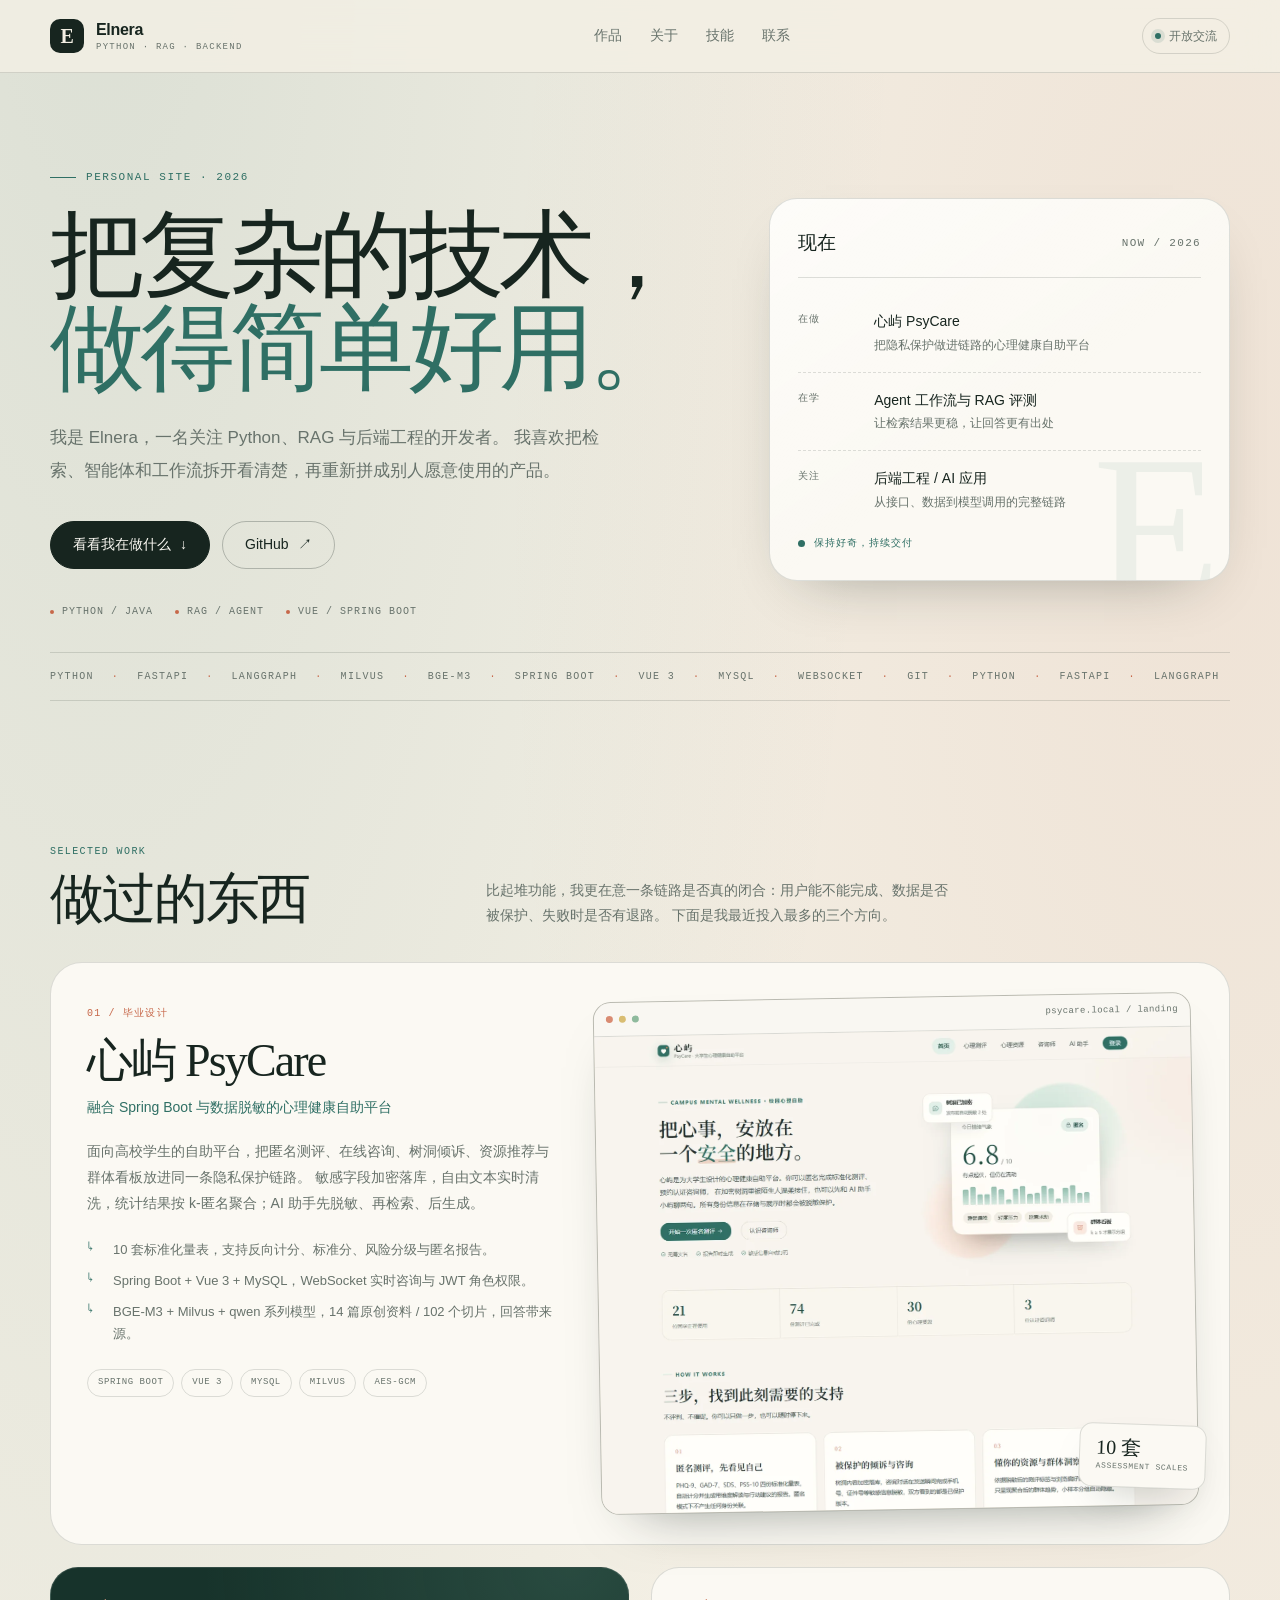
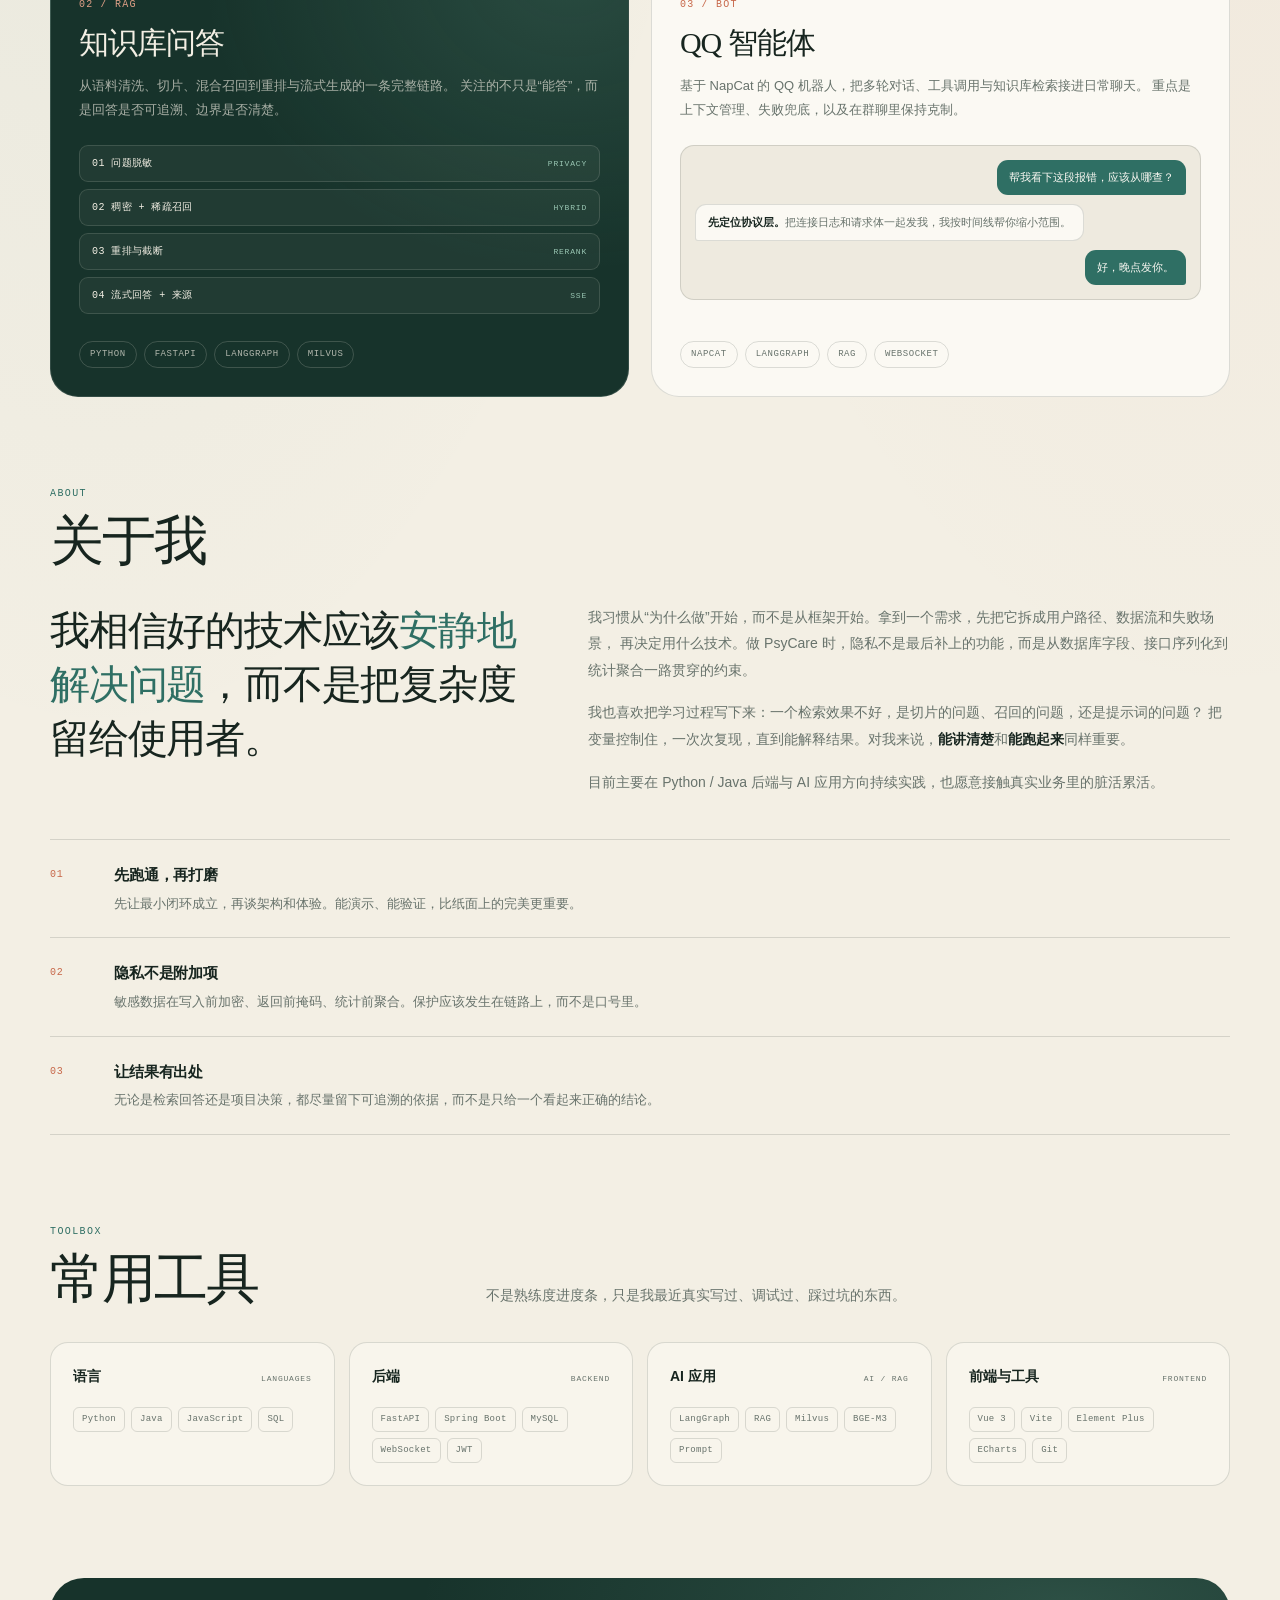
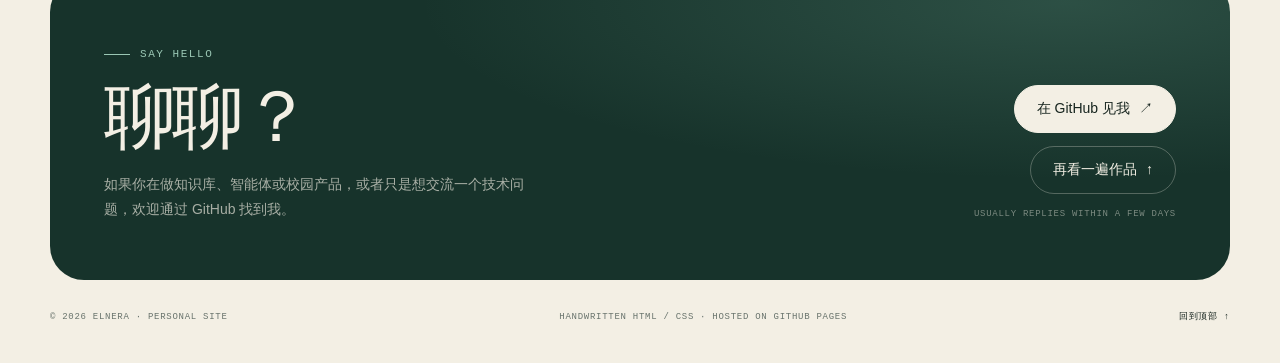
==== index.html @ 59e1a1b8 "feat: personal site" ====
<!doctype html>
<html lang="zh-CN">
<head>
  <meta charset="utf-8">
  <meta name="viewport" content="width=device-width, initial-scale=1">
  <title>Elnera · Python 开发者与 RAG 实践者</title>
  <meta name="description" content="Elnera 的个人主页：Python、RAG、Agent 与后端工程。这里记录我正在做的项目、技术关注点和联系方式。">
  <meta name="theme-color" content="#f3efe4">
  <meta property="og:title" content="Elnera · Python 开发者与 RAG 实践者">
  <meta property="og:description" content="把复杂的技术，做得简单好用。">
  <meta property="og:type" content="website">
  <link rel="icon" href="data:image/svg+xml,%3Csvg xmlns='http://www.w3.org/2000/svg' viewBox='0 0 64 64'%3E%3Crect width='64' height='64' rx='16' fill='%2317251f'/%3E%3Ctext x='32' y='45' text-anchor='middle' font-size='38' font-family='Georgia,serif' fill='%23f3efe4'%3EE%3C/text%3E%3C/svg%3E">
  <script>document.documentElement.classList.add('js')</script>
  <style>
    :root {
      --paper: #f3efe4;
      --paper-deep: #e9e2d2;
      --card: #fbf9f3;
      --ink: #17251f;
      --muted: #68736c;
      --line: rgba(23, 37, 31, .14);
      --line-strong: rgba(23, 37, 31, .26);
      --teal: #2f6f64;
      --teal-deep: #17332b;
      --teal-soft: #dcebe4;
      --coral: #c7684a;
      --serif: "Songti SC", "Noto Serif SC", "Source Han Serif SC", STSong, SimSun, serif;
      --sans: "Inter", -apple-system, BlinkMacSystemFont, "Segoe UI", "PingFang SC", "Microsoft YaHei", sans-serif;
      --mono: "SFMono-Regular", Consolas, "Liberation Mono", Menlo, monospace;
      --radius: 24px;
      --max: 1180px;
    }

    * { box-sizing: border-box; }

    html {
      scroll-behavior: smooth;
      -webkit-text-size-adjust: 100%;
    }

    body {
      margin: 0;
      color: var(--ink);
      background:
        radial-gradient(ellipse at 8% -5%, rgba(47, 111, 100, .12), transparent 48%),
        radial-gradient(ellipse at 96% 14%, rgba(199, 104, 74, .09), transparent 42%),
        var(--paper);
      font-family: var(--sans);
      font-size: 16px;
      line-height: 1.7;
      -webkit-font-smoothing: antialiased;
    }

    ::selection { background: var(--teal); color: var(--card); }

    a { color: inherit; text-decoration: none; }
    img { display: block; max-width: 100%; }
    button { font: inherit; }

    .skip {
      position: fixed;
      left: 16px;
      top: -60px;
      z-index: 100;
      padding: 10px 16px;
      border-radius: 999px;
      background: var(--ink);
      color: var(--card);
      transition: top .2s ease;
    }
    .skip:focus { top: 16px; }

    .wrap {
      width: min(var(--max), calc(100% - 48px));
      margin: 0 auto;
    }

    .mono {
      font-family: var(--mono);
      font-size: 11px;
      letter-spacing: .12em;
      text-transform: uppercase;
    }

    .site-head {
      position: sticky;
      top: 0;
      z-index: 30;
      border-bottom: 1px solid var(--line);
      background: rgba(243, 239, 228, .82);
      backdrop-filter: blur(18px);
    }

    .head-inner {
      min-height: 72px;
      display: flex;
      align-items: center;
      justify-content: space-between;
      gap: 24px;
    }

    .brand {
      display: inline-flex;
      align-items: center;
      gap: 12px;
      font-weight: 650;
      letter-spacing: -.02em;
    }

    .brand-mark {
      width: 34px;
      height: 34px;
      display: grid;
      place-items: center;
      border-radius: 10px;
      background: var(--ink);
      color: var(--paper);
      font-family: var(--serif);
      font-size: 20px;
      line-height: 1;
    }

    .brand small {
      display: block;
      margin-top: -3px;
      color: var(--muted);
      font-family: var(--mono);
      font-size: 9px;
      font-weight: 400;
      letter-spacing: .14em;
      text-transform: uppercase;
    }

    .head-nav {
      display: flex;
      align-items: center;
      gap: 28px;
      font-size: 14px;
    }

    .head-nav a {
      position: relative;
      color: var(--muted);
      transition: color .2s ease;
    }
    .head-nav a::after {
      content: "";
      position: absolute;
      left: 0;
      bottom: -5px;
      width: 0;
      height: 1px;
      background: var(--teal);
      transition: width .25s ease;
    }
    .head-nav a:hover { color: var(--ink); }
    .head-nav a:hover::after { width: 100%; }

    .status {
      display: inline-flex;
      align-items: center;
      gap: 8px;
      padding: 7px 12px;
      border: 1px solid var(--line);
      border-radius: 999px;
      color: var(--muted);
      font-size: 12px;
      white-space: nowrap;
    }

    .status::before {
      content: "";
      width: 6px;
      height: 6px;
      border-radius: 50%;
      background: var(--teal);
      box-shadow: 0 0 0 4px rgba(47, 111, 100, .12);
    }

    .hero {
      padding: 86px 0 54px;
    }

    .hero-grid {
      display: grid;
      grid-template-columns: minmax(0, 1.18fr) minmax(300px, .82fr);
      gap: 56px;
      align-items: center;
    }

    .eyebrow {
      display: inline-flex;
      align-items: center;
      gap: 10px;
      margin-bottom: 22px;
      color: var(--teal);
      font-family: var(--mono);
      font-size: 11px;
      letter-spacing: .14em;
      text-transform: uppercase;
    }

    .eyebrow::before {
      content: "";
      width: 26px;
      height: 1px;
      background: currentColor;
    }

    h1, h2, h3, h4, p { margin: 0; }

    .hero h1 {
      max-width: 760px;
      font-family: var(--serif);
      font-size: clamp(52px, 7.4vw, 96px);
      font-weight: 500;
      line-height: .98;
      letter-spacing: -.055em;
    }

    .hero h1 em {
      color: var(--teal);
      font-style: normal;
    }

    .hero-lead {
      max-width: 560px;
      margin-top: 28px;
      color: var(--muted);
      font-size: 17px;
      line-height: 1.9;
    }

    .hero-actions {
      display: flex;
      flex-wrap: wrap;
      align-items: center;
      gap: 12px;
      margin-top: 34px;
    }

    .btn {
      display: inline-flex;
      align-items: center;
      justify-content: center;
      gap: 9px;
      min-height: 48px;
      padding: 0 22px;
      border: 1px solid var(--ink);
      border-radius: 999px;
      background: var(--ink);
      color: var(--card);
      font-size: 14px;
      transition: transform .2s ease, background .2s ease, color .2s ease;
    }

    .btn:hover { transform: translateY(-2px); }
    .btn--ghost {
      background: transparent;
      border-color: var(--line-strong);
      color: var(--ink);
    }
    .btn--ghost:hover { background: rgba(23, 37, 31, .05); }

    .hero-meta {
      display: flex;
      flex-wrap: wrap;
      gap: 8px 22px;
      margin-top: 34px;
      color: var(--muted);
      font-family: var(--mono);
      font-size: 10px;
      letter-spacing: .1em;
      text-transform: uppercase;
    }

    .hero-meta span { display: inline-flex; align-items: center; gap: 8px; }
    .hero-meta span::before {
      content: "";
      width: 4px;
      height: 4px;
      border-radius: 50%;
      background: var(--coral);
    }

    .now-card {
      position: relative;
      padding: 28px;
      border: 1px solid var(--line);
      border-radius: 28px;
      background:
        linear-gradient(145deg, rgba(255, 255, 255, .5), transparent 55%),
        var(--card);
      box-shadow: 0 24px 60px -36px rgba(23, 37, 31, .45);
      transform: rotate(1.2deg);
      overflow: hidden;
    }

    .now-card::after {
      content: "E";
      position: absolute;
      right: 8px;
      bottom: -54px;
      color: rgba(47, 111, 100, .07);
      font-family: var(--serif);
      font-size: 210px;
      line-height: 1;
      pointer-events: none;
    }

    .now-head {
      display: flex;
      align-items: center;
      justify-content: space-between;
      gap: 16px;
      padding-bottom: 18px;
      border-bottom: 1px solid var(--line);
      color: var(--muted);
    }

    .now-head strong {
      color: var(--ink);
      font-family: var(--serif);
      font-size: 19px;
      font-weight: 500;
      letter-spacing: -.02em;
    }

    .now-rows { position: relative; z-index: 1; }

    .now-row {
      display: grid;
      grid-template-columns: 62px 1fr;
      gap: 14px;
      padding: 17px 0;
      border-bottom: 1px dashed var(--line);
    }
    .now-row:last-child { border-bottom: 0; padding-bottom: 2px; }

    .now-row dt {
      color: var(--muted);
      font-family: var(--mono);
      font-size: 10px;
      letter-spacing: .1em;
      text-transform: uppercase;
    }

    .now-row dd {
      margin: 0;
      font-size: 14px;
      line-height: 1.55;
    }

    .now-row dd small {
      display: block;
      margin-top: 3px;
      color: var(--muted);
      font-size: 12px;
    }

    .now-foot {
      display: flex;
      align-items: center;
      gap: 9px;
      margin-top: 22px;
      color: var(--teal);
      font-family: var(--mono);
      font-size: 10px;
      letter-spacing: .1em;
      text-transform: uppercase;
    }

    .now-foot::before {
      content: "";
      width: 7px;
      height: 7px;
      border-radius: 50%;
      background: var(--teal);
      animation: breathe 2.6s ease-in-out infinite;
    }

    @keyframes breathe {
      0%, 100% { box-shadow: 0 0 0 0 rgba(47, 111, 100, .22); }
      50% { box-shadow: 0 0 0 6px rgba(47, 111, 100, 0); }
    }

    .stack-band {
      margin-top: 32px;
      border-top: 1px solid var(--line);
      border-bottom: 1px solid var(--line);
      overflow: hidden;
      color: var(--muted);
      font-family: var(--mono);
      font-size: 10px;
      letter-spacing: .13em;
      text-transform: uppercase;
    }

    .stack-track {
      display: flex;
      width: max-content;
      animation: marquee 32s linear infinite;
    }

    .stack-track span {
      display: inline-flex;
      align-items: center;
      gap: 18px;
      padding: 15px 0;
      white-space: nowrap;
    }
    .stack-track span::after {
      content: "·";
      color: var(--coral);
    }

    .stack-track span + span { margin-left: 18px; }

    @keyframes marquee {
      to { transform: translateX(-50%); }
    }

    .section { padding: 92px 0 0; }

    .section-head {
      display: grid;
      grid-template-columns: minmax(0, .7fr) minmax(0, 1.3fr);
      gap: 36px;
      align-items: end;
      margin-bottom: 34px;
    }

    .section-title {
      font-family: var(--serif);
      font-size: clamp(34px, 4.2vw, 54px);
      font-weight: 500;
      line-height: 1.08;
      letter-spacing: -.04em;
    }

    .section-title small {
      display: block;
      margin-bottom: 12px;
      color: var(--teal);
      font-family: var(--mono);
      font-size: 10px;
      font-weight: 400;
      letter-spacing: .14em;
      text-transform: uppercase;
    }

    .section-note {
      max-width: 470px;
      color: var(--muted);
      font-size: 14px;
      line-height: 1.8;
    }

    .project-feature {
      display: grid;
      grid-template-columns: minmax(0, .88fr) minmax(0, 1.12fr);
      gap: 42px;
      padding: 34px;
      border: 1px solid var(--line);
      border-radius: 32px;
      background: var(--card);
    }

    .project-copy {
      display: flex;
      flex-direction: column;
      align-items: flex-start;
      padding: 8px 2px;
    }

    .project-index {
      color: var(--coral);
      font-family: var(--mono);
      font-size: 10px;
      letter-spacing: .12em;
      text-transform: uppercase;
    }

    .project-copy h3 {
      margin-top: 14px;
      font-family: var(--serif);
      font-size: clamp(30px, 3.6vw, 46px);
      font-weight: 500;
      line-height: 1.1;
      letter-spacing: -.04em;
    }

    .project-sub {
      margin-top: 9px;
      color: var(--teal);
      font-size: 14px;
    }

    .project-story {
      margin-top: 20px;
      color: var(--muted);
      font-size: 14px;
      line-height: 1.85;
    }

    .project-points {
      display: grid;
      gap: 9px;
      margin: 22px 0 0;
      padding: 0;
      list-style: none;
      font-size: 13px;
    }

    .project-points li {
      display: grid;
      grid-template-columns: 18px 1fr;
      gap: 8px;
      color: var(--muted);
      line-height: 1.7;
    }

    .project-points li::before {
      content: "↳";
      color: var(--teal);
      font-family: var(--mono);
      font-size: 12px;
    }

    .tags {
      display: flex;
      flex-wrap: wrap;
      gap: 7px;
      margin-top: 24px;
    }

    .tag {
      padding: 5px 10px;
      border: 1px solid var(--line);
      border-radius: 999px;
      color: var(--muted);
      font-family: var(--mono);
      font-size: 9px;
      letter-spacing: .06em;
      text-transform: uppercase;
    }

    .project-visual {
      position: relative;
      align-self: center;
    }

    .browser {
      overflow: hidden;
      border: 1px solid var(--line-strong);
      border-radius: 18px;
      background: var(--paper);
      box-shadow: 0 28px 60px -38px rgba(23, 37, 31, .55);
      transform: rotate(-1deg);
      transition: transform .4s ease;
    }
    .project-feature:hover .browser { transform: rotate(0) translateY(-4px); }

    .browser-bar {
      display: flex;
      align-items: center;
      gap: 6px;
      height: 34px;
      padding: 0 12px;
      border-bottom: 1px solid var(--line);
      background: rgba(255, 255, 255, .55);
    }

    .browser-bar i {
      width: 7px;
      height: 7px;
      border-radius: 50%;
      background: var(--line-strong);
    }
    .browser-bar i:nth-child(1) { background: #d98b72; }
    .browser-bar i:nth-child(2) { background: #d9bd72; }
    .browser-bar i:nth-child(3) { background: #8fba9d; }

    .browser-bar span {
      margin-left: auto;
      color: var(--muted);
      font-family: var(--mono);
      font-size: 9px;
      letter-spacing: .04em;
    }

    .browser img {
      width: 100%;
      height: auto;
      aspect-ratio: 4 / 3.2;
      object-fit: cover;
      object-position: top center;
    }

    .shot-badge {
      position: absolute;
      right: -10px;
      bottom: 22px;
      display: grid;
      gap: 2px;
      padding: 13px 16px;
      border: 1px solid var(--line);
      border-radius: 13px;
      background: var(--card);
      box-shadow: 0 18px 40px -24px rgba(23, 37, 31, .5);
      transform: rotate(2deg);
    }
    .shot-badge strong {
      font-family: var(--serif);
      font-size: 20px;
      font-weight: 500;
      line-height: 1;
    }
    .shot-badge span {
      color: var(--muted);
      font-family: var(--mono);
      font-size: 8px;
      letter-spacing: .08em;
      text-transform: uppercase;
    }

    .project-grid {
      display: grid;
      grid-template-columns: repeat(2, minmax(0, 1fr));
      gap: 22px;
      margin-top: 22px;
    }

    .project-card {
      display: flex;
      flex-direction: column;
      min-height: 430px;
      padding: 28px;
      border: 1px solid var(--line);
      border-radius: 28px;
      background: var(--card);
      overflow: hidden;
    }

    .project-card h3 {
      margin-top: 13px;
      font-family: var(--serif);
      font-size: 30px;
      font-weight: 500;
      line-height: 1.15;
      letter-spacing: -.035em;
    }

    .project-card p {
      margin-top: 14px;
      color: var(--muted);
      font-size: 13px;
      line-height: 1.8;
    }

    .project-card .tags { margin-top: auto; padding-top: 22px; }

    .card-dark {
      border-color: rgba(255, 255, 255, .12);
      background:
        radial-gradient(ellipse at 90% 0%, rgba(122, 181, 159, .18), transparent 50%),
        var(--teal-deep);
      color: var(--paper);
    }
    .card-dark p { color: rgba(243, 239, 228, .66); }
    .card-dark .tag { border-color: rgba(243, 239, 228, .18); color: rgba(243, 239, 228, .7); }
    .card-dark .project-index { color: #e0a087; }

    .pipeline {
      display: grid;
      gap: 7px;
      margin-top: 24px;
    }

    .pipe-node {
      display: flex;
      align-items: center;
      justify-content: space-between;
      gap: 16px;
      padding: 9px 12px;
      border: 1px solid rgba(243, 239, 228, .14);
      border-radius: 9px;
      background: rgba(243, 239, 228, .045);
      font-family: var(--mono);
      font-size: 10px;
      letter-spacing: .04em;
    }
    .pipe-node em {
      color: #9ac7b4;
      font-style: normal;
      font-size: 8px;
      letter-spacing: .1em;
      text-transform: uppercase;
    }

    .chat-mock {
      display: grid;
      gap: 9px;
      margin-top: 24px;
      padding: 14px;
      border: 1px solid var(--line);
      border-radius: 14px;
      background: #eeeadf;
    }

    .bubble {
      max-width: 92%;
      padding: 9px 12px;
      border-radius: 11px;
      font-size: 11px;
      line-height: 1.55;
    }
    .bubble--me {
      justify-self: end;
      border-bottom-right-radius: 3px;
      background: var(--teal);
      color: var(--card);
    }
    .bubble--bot {
      justify-self: start;
      border: 1px solid var(--line);
      border-bottom-left-radius: 3px;
      background: var(--card);
      color: var(--muted);
    }
    .bubble--bot b { color: var(--ink); font-weight: 600; }

    .about-grid {
      display: grid;
      grid-template-columns: minmax(0, .85fr) minmax(0, 1.15fr);
      gap: 64px;
      align-items: start;
    }

    .about-lead {
      font-family: var(--serif);
      font-size: clamp(27px, 3.2vw, 40px);
      font-weight: 500;
      line-height: 1.35;
      letter-spacing: -.03em;
    }
    .about-lead em { color: var(--teal); font-style: normal; }

    .about-copy {
      display: grid;
      gap: 16px;
      color: var(--muted);
      font-size: 14px;
      line-height: 1.9;
    }
    .about-copy strong { color: var(--ink); font-weight: 600; }

    .principles {
      display: grid;
      gap: 0;
      margin: 44px 0 0;
      padding: 0;
      list-style: none;
      border-top: 1px solid var(--line);
    }

    .principle {
      display: grid;
      grid-template-columns: 46px 1fr;
      gap: 18px;
      padding: 22px 0;
      border-bottom: 1px solid var(--line);
    }

    .principle > span {
      color: var(--coral);
      font-family: var(--mono);
      font-size: 10px;
      letter-spacing: .08em;
      padding-top: 4px;
    }

    .principle h3 {
      font-size: 15px;
      font-weight: 600;
      letter-spacing: -.01em;
    }
    .principle p {
      margin-top: 5px;
      color: var(--muted);
      font-size: 13px;
      line-height: 1.75;
    }

    .skills-grid {
      display: grid;
      grid-template-columns: repeat(4, minmax(0, 1fr));
      gap: 14px;
    }

    .skill-card {
      padding: 22px;
      border: 1px solid var(--line);
      border-radius: 18px;
      background: rgba(251, 249, 243, .55);
    }

    .skill-card h3 {
      display: flex;
      align-items: baseline;
      justify-content: space-between;
      gap: 10px;
      font-size: 14px;
      font-weight: 600;
    }
    .skill-card h3 span {
      color: var(--muted);
      font-family: var(--mono);
      font-size: 8px;
      font-weight: 400;
      letter-spacing: .1em;
      text-transform: uppercase;
    }

    .skill-list {
      display: flex;
      flex-wrap: wrap;
      gap: 6px;
      margin-top: 18px;
    }
    .skill-list span {
      padding: 4px 8px;
      border: 1px solid var(--line);
      border-radius: 6px;
      color: var(--muted);
      font-family: var(--mono);
      font-size: 9px;
      letter-spacing: .03em;
    }

    .contact {
      margin-top: 92px;
      padding: 58px 54px;
      border-radius: 34px;
      background:
        radial-gradient(ellipse at 86% 8%, rgba(122, 181, 159, .22), transparent 45%),
        var(--teal-deep);
      color: var(--paper);
    }

    .contact-inner {
      display: flex;
      align-items: flex-end;
      justify-content: space-between;
      gap: 40px;
    }

    .contact .eyebrow { color: #9ac7b4; margin-bottom: 18px; }
    .contact h2 {
      font-family: var(--serif);
      font-size: clamp(40px, 5.6vw, 72px);
      font-weight: 500;
      line-height: 1;
      letter-spacing: -.05em;
    }
    .contact p {
      max-width: 440px;
      margin-top: 18px;
      color: rgba(243, 239, 228, .66);
      font-size: 14px;
      line-height: 1.8;
    }

    .contact-actions {
      display: flex;
      flex-direction: column;
      align-items: flex-end;
      gap: 13px;
      flex-shrink: 0;
    }

    .btn--light {
      border-color: var(--paper);
      background: var(--paper);
      color: var(--ink);
    }
    .btn--outline-light {
      border-color: rgba(243, 239, 228, .28);
      background: transparent;
      color: var(--paper);
    }
    .btn--outline-light:hover { background: rgba(243, 239, 228, .08); }

    .contact-note {
      color: rgba(243, 239, 228, .46);
      font-family: var(--mono);
      font-size: 9px;
      letter-spacing: .08em;
      text-transform: uppercase;
    }

    .site-foot {
      display: flex;
      align-items: center;
      justify-content: space-between;
      gap: 20px;
      padding: 30px 0 38px;
      color: var(--muted);
      font-family: var(--mono);
      font-size: 9px;
      letter-spacing: .08em;
      text-transform: uppercase;
    }
    .site-foot a { color: var(--ink); }
    .site-foot a:hover { color: var(--teal); }

    .reveal {
      transition: opacity .7s ease, transform .7s cubic-bezier(.2, .7, .2, 1);
    }
    .js .reveal { opacity: 0; transform: translateY(18px); }
    .js .reveal.is-visible { opacity: 1; transform: none; }

    @media (max-width: 980px) {
      .hero-grid { grid-template-columns: 1fr; gap: 46px; }
      .now-card { max-width: 520px; transform: none; }
      .section-head { grid-template-columns: 1fr; gap: 14px; align-items: start; }
      .project-feature { grid-template-columns: 1fr; gap: 30px; }
      .project-visual { order: -1; }
      .about-grid { grid-template-columns: 1fr; gap: 28px; }
      .skills-grid { grid-template-columns: repeat(2, minmax(0, 1fr)); }
      .contact-inner { flex-direction: column; align-items: flex-start; }
      .contact-actions { align-items: flex-start; }
    }

    @media (max-width: 720px) {
      .wrap { width: calc(100% - 34px); }
      .head-inner { min-height: 64px; }
      .brand small { display: none; }
      .head-nav { gap: 15px; font-size: 13px; }
      .status { display: none; }
      .hero { padding-top: 58px; }
      .hero h1 { font-size: clamp(38px, 12.5vw, 62px); }
      .hero-lead { margin-top: 22px; font-size: 15px; }
      .hero-actions .btn { flex: 1; min-width: 135px; }
      .section { padding-top: 72px; }
      .project-feature { padding: 18px; border-radius: 24px; }
      .project-copy { padding: 2px 4px 6px; }
      .project-grid { grid-template-columns: 1fr; }
      .project-card { min-height: 0; padding: 24px; }
      .shot-badge { right: 4px; bottom: 10px; padding: 10px 12px; }
      .shot-badge strong { font-size: 16px; }
      .about-grid { gap: 22px; }
      .principle { grid-template-columns: 32px 1fr; gap: 10px; }
      .skills-grid { grid-template-columns: 1fr; }
      .contact { margin-top: 72px; padding: 36px 24px; border-radius: 26px; }
      .contact-actions { width: 100%; }
      .contact-actions .btn { width: 100%; }
      .site-foot { flex-direction: column; align-items: flex-start; gap: 8px; padding-bottom: 32px; }
    }

    @media (prefers-reduced-motion: reduce) {
      html { scroll-behavior: auto; }
      *, *::before, *::after { animation-duration: .001ms !important; animation-iteration-count: 1 !important; transition-duration: .001ms !important; }
      .js .reveal { opacity: 1; transform: none; }
    }

    :focus-visible {
      outline: 2px solid var(--teal);
      outline-offset: 3px;
      border-radius: 4px;
    }
  </style>
</head>
<body>
  <a class="skip" href="#main">跳到主要内容</a>

  <header class="site-head">
    <div class="wrap head-inner">
      <a class="brand" href="#top" aria-label="回到顶部">
        <span class="brand-mark">E</span>
        <span>
          Elnera
          <small>Python · RAG · Backend</small>
        </span>
      </a>
      <nav class="head-nav" aria-label="主导航">
        <a href="#work">作品</a>
        <a href="#about">关于</a>
        <a href="#skills">技能</a>
        <a href="#contact">联系</a>
      </nav>
      <span class="status">开放交流</span>
    </div>
  </header>

  <main id="main">
    <section class="hero wrap" id="top">
      <div class="hero-grid">
        <div>
          <span class="eyebrow">Personal site · 2026</span>
          <h1>把复杂的技术，<br><em>做得简单好用。</em></h1>
          <p class="hero-lead">
            我是 Elnera，一名关注 Python、RAG 与后端工程的开发者。
            我喜欢把检索、智能体和工作流拆开看清楚，再重新拼成别人愿意使用的产品。
          </p>
          <div class="hero-actions">
            <a class="btn" href="#work">看看我在做什么 <span aria-hidden="true">↓</span></a>
            <a class="btn btn--ghost" href="https://github.com/2755715424-byte" target="_blank" rel="noreferrer">GitHub <span aria-hidden="true">↗</span></a>
          </div>
          <div class="hero-meta" aria-label="关键词">
            <span>Python / Java</span>
            <span>RAG / Agent</span>
            <span>Vue / Spring Boot</span>
          </div>
        </div>

        <aside class="now-card reveal" aria-label="近况">
          <div class="now-head">
            <strong>现在</strong>
            <span class="mono">Now / 2026</span>
          </div>
          <dl class="now-rows">
            <div class="now-row">
              <dt>在做</dt>
              <dd>心屿 PsyCare<small>把隐私保护做进链路的心理健康自助平台</small></dd>
            </div>
            <div class="now-row">
              <dt>在学</dt>
              <dd>Agent 工作流与 RAG 评测<small>让检索结果更稳，让回答更有出处</small></dd>
            </div>
            <div class="now-row">
              <dt>关注</dt>
              <dd>后端工程 / AI 应用<small>从接口、数据到模型调用的完整链路</small></dd>
            </div>
          </dl>
          <div class="now-foot">保持好奇，持续交付</div>
        </aside>
      </div>

      <div class="stack-band" aria-label="常用技术">
        <div class="stack-track">
          <span>Python</span><span>FastAPI</span><span>LangGraph</span><span>Milvus</span><span>BGE-M3</span><span>Spring Boot</span><span>Vue 3</span><span>MySQL</span><span>WebSocket</span><span>Git</span>
          <span aria-hidden="true">Python</span><span aria-hidden="true">FastAPI</span><span aria-hidden="true">LangGraph</span><span aria-hidden="true">Milvus</span><span aria-hidden="true">BGE-M3</span><span aria-hidden="true">Spring Boot</span><span aria-hidden="true">Vue 3</span><span aria-hidden="true">MySQL</span><span aria-hidden="true">WebSocket</span><span aria-hidden="true">Git</span>
        </div>
      </div>
    </section>

    <section class="section wrap" id="work">
      <div class="section-head">
        <h2 class="section-title"><small>Selected work</small>做过的东西</h2>
        <p class="section-note">
          比起堆功能，我更在意一条链路是否真的闭合：用户能不能完成、数据是否被保护、失败时是否有退路。
          下面是我最近投入最多的三个方向。
        </p>
      </div>

      <article class="project-feature reveal">
        <div class="project-copy">
          <span class="project-index">01 / 毕业设计</span>
          <h3>心屿 PsyCare</h3>
          <p class="project-sub">融合 Spring Boot 与数据脱敏的心理健康自助平台</p>
          <p class="project-story">
            面向高校学生的自助平台，把匿名测评、在线咨询、树洞倾诉、资源推荐与群体看板放进同一条隐私保护链路。
            敏感字段加密落库，自由文本实时清洗，统计结果按 k-匿名聚合；AI 助手先脱敏、再检索、后生成。
          </p>
          <ul class="project-points">
            <li>10 套标准化量表，支持反向计分、标准分、风险分级与匿名报告。</li>
            <li>Spring Boot + Vue 3 + MySQL，WebSocket 实时咨询与 JWT 角色权限。</li>
            <li>BGE-M3 + Milvus + qwen 系列模型，14 篇原创资料 / 102 个切片，回答带来源。</li>
          </ul>
          <div class="tags" aria-label="技术标签">
            <span class="tag">Spring Boot</span>
            <span class="tag">Vue 3</span>
            <span class="tag">MySQL</span>
            <span class="tag">Milvus</span>
            <span class="tag">AES-GCM</span>
          </div>
        </div>
        <div class="project-visual">
          <div class="browser">
            <div class="browser-bar" aria-hidden="true">
              <i></i><i></i><i></i>
              <span>psycare.local / landing</span>
            </div>
            <img src="assets/psycare-home.webp" width="1400" height="1652" alt="心屿 PsyCare 首页截图" loading="lazy">
          </div>
          <div class="shot-badge" aria-hidden="true">
            <strong>10 套</strong>
            <span>assessment scales</span>
          </div>
        </div>
      </article>

      <div class="project-grid">
        <article class="project-card card-dark reveal">
          <span class="project-index">02 / RAG</span>
          <h3>知识库问答</h3>
          <p>
            从语料清洗、切片、混合召回到重排与流式生成的一条完整链路。
            关注的不只是“能答”，而是回答是否可追溯、边界是否清楚。
          </p>
          <div class="pipeline" aria-label="RAG 流程">
            <div class="pipe-node"><span>01 问题脱敏</span><em>privacy</em></div>
            <div class="pipe-node"><span>02 稠密 + 稀疏召回</span><em>hybrid</em></div>
            <div class="pipe-node"><span>03 重排与截断</span><em>rerank</em></div>
            <div class="pipe-node"><span>04 流式回答 + 来源</span><em>SSE</em></div>
          </div>
          <div class="tags">
            <span class="tag">Python</span>
            <span class="tag">FastAPI</span>
            <span class="tag">LangGraph</span>
            <span class="tag">Milvus</span>
          </div>
        </article>

        <article class="project-card reveal">
          <span class="project-index">03 / Bot</span>
          <h3>QQ 智能体</h3>
          <p>
            基于 NapCat 的 QQ 机器人，把多轮对话、工具调用与知识库检索接进日常聊天。
            重点是上下文管理、失败兜底，以及在群聊里保持克制。
          </p>
          <div class="chat-mock" aria-hidden="true">
            <div class="bubble bubble--me">帮我看下这段报错，应该从哪查？</div>
            <div class="bubble bubble--bot">
              <b>先定位协议层。</b>把连接日志和请求体一起发我，我按时间线帮你缩小范围。
            </div>
            <div class="bubble bubble--me">好，晚点发你。</div>
          </div>
          <div class="tags">
            <span class="tag">NapCat</span>
            <span class="tag">LangGraph</span>
            <span class="tag">RAG</span>
            <span class="tag">WebSocket</span>
          </div>
        </article>
      </div>
    </section>

    <section class="section wrap" id="about">
      <div class="section-head">
        <h2 class="section-title"><small>About</small>关于我</h2>
      </div>
      <div class="about-grid">
        <p class="about-lead reveal">
          我相信好的技术应该<em>安静地解决问题</em>，而不是把复杂度留给使用者。
        </p>
        <div class="about-copy reveal">
          <p>
            我习惯从“为什么做”开始，而不是从框架开始。拿到一个需求，先把它拆成用户路径、数据流和失败场景，
            再决定用什么技术。做 PsyCare 时，隐私不是最后补上的功能，而是从数据库字段、接口序列化到统计聚合一路贯穿的约束。
          </p>
          <p>
            我也喜欢把学习过程写下来：一个检索效果不好，是切片的问题、召回的问题，还是提示词的问题？
            把变量控制住，一次次复现，直到能解释结果。对我来说，<strong>能讲清楚</strong>和<strong>能跑起来</strong>同样重要。
          </p>
          <p>
            目前主要在 Python / Java 后端与 AI 应用方向持续实践，也愿意接触真实业务里的脏活累活。
          </p>
        </div>
      </div>

      <ol class="principles">
        <li class="principle reveal">
          <span>01</span>
          <div>
            <h3>先跑通，再打磨</h3>
            <p>先让最小闭环成立，再谈架构和体验。能演示、能验证，比纸面上的完美更重要。</p>
          </div>
        </li>
        <li class="principle reveal">
          <span>02</span>
          <div>
            <h3>隐私不是附加项</h3>
            <p>敏感数据在写入前加密、返回前掩码、统计前聚合。保护应该发生在链路上，而不是口号里。</p>
          </div>
        </li>
        <li class="principle reveal">
          <span>03</span>
          <div>
            <h3>让结果有出处</h3>
            <p>无论是检索回答还是项目决策，都尽量留下可追溯的依据，而不是只给一个看起来正确的结论。</p>
          </div>
        </li>
      </ol>
    </section>

    <section class="section wrap" id="skills">
      <div class="section-head">
        <h2 class="section-title"><small>Toolbox</small>常用工具</h2>
        <p class="section-note">
          不是熟练度进度条，只是我最近真实写过、调试过、踩过坑的东西。
        </p>
      </div>

      <div class="skills-grid">
        <div class="skill-card reveal">
          <h3>语言 <span>Languages</span></h3>
          <div class="skill-list">
            <span>Python</span><span>Java</span><span>JavaScript</span><span>SQL</span>
          </div>
        </div>
        <div class="skill-card reveal">
          <h3>后端 <span>Backend</span></h3>
          <div class="skill-list">
            <span>FastAPI</span><span>Spring Boot</span><span>MySQL</span><span>WebSocket</span><span>JWT</span>
          </div>
        </div>
        <div class="skill-card reveal">
          <h3>AI 应用 <span>AI / RAG</span></h3>
          <div class="skill-list">
            <span>LangGraph</span><span>RAG</span><span>Milvus</span><span>BGE-M3</span><span>Prompt</span>
          </div>
        </div>
        <div class="skill-card reveal">
          <h3>前端与工具 <span>Frontend</span></h3>
          <div class="skill-list">
            <span>Vue 3</span><span>Vite</span><span>Element Plus</span><span>ECharts</span><span>Git</span>
          </div>
        </div>
      </div>
    </section>

    <section class="contact wrap reveal" id="contact">
      <div class="contact-inner">
        <div>
          <span class="eyebrow">Say hello</span>
          <h2>聊聊？</h2>
          <p>
            如果你在做知识库、智能体或校园产品，或者只是想交流一个技术问题，欢迎通过 GitHub 找到我。
          </p>
        </div>
        <div class="contact-actions">
          <a class="btn btn--light" href="https://github.com/2755715424-byte" target="_blank" rel="noreferrer">在 GitHub 见我 <span aria-hidden="true">↗</span></a>
          <a class="btn btn--outline-light" href="#work">再看一遍作品 <span aria-hidden="true">↑</span></a>
          <span class="contact-note">Usually replies within a few days</span>
        </div>
      </div>
    </section>
  </main>

  <footer class="wrap site-foot">
    <span>© <span id="year">2026</span> Elnera · Personal site</span>
    <span>Handwritten HTML / CSS · Hosted on GitHub Pages</span>
    <a href="#top">回到顶部 ↑</a>
  </footer>

  <script>
    (function () {
      var year = document.getElementById('year')
      if (year) year.textContent = String(new Date().getFullYear())

      var items = document.querySelectorAll('.reveal')
      if (!('IntersectionObserver' in window) || window.matchMedia('(prefers-reduced-motion: reduce)').matches) {
        items.forEach(function (el) { el.classList.add('is-visible') })
        return
      }

      var observer = new IntersectionObserver(function (entries) {
        entries.forEach(function (entry) {
          if (entry.isIntersecting) {
            entry.target.classList.add('is-visible')
            observer.unobserve(entry.target)
          }
        })
      }, { threshold: 0.12, rootMargin: '0px 0px -40px 0px' })

      items.forEach(function (el) { observer.observe(el) })
    })()
  </script>
</body>
</html>
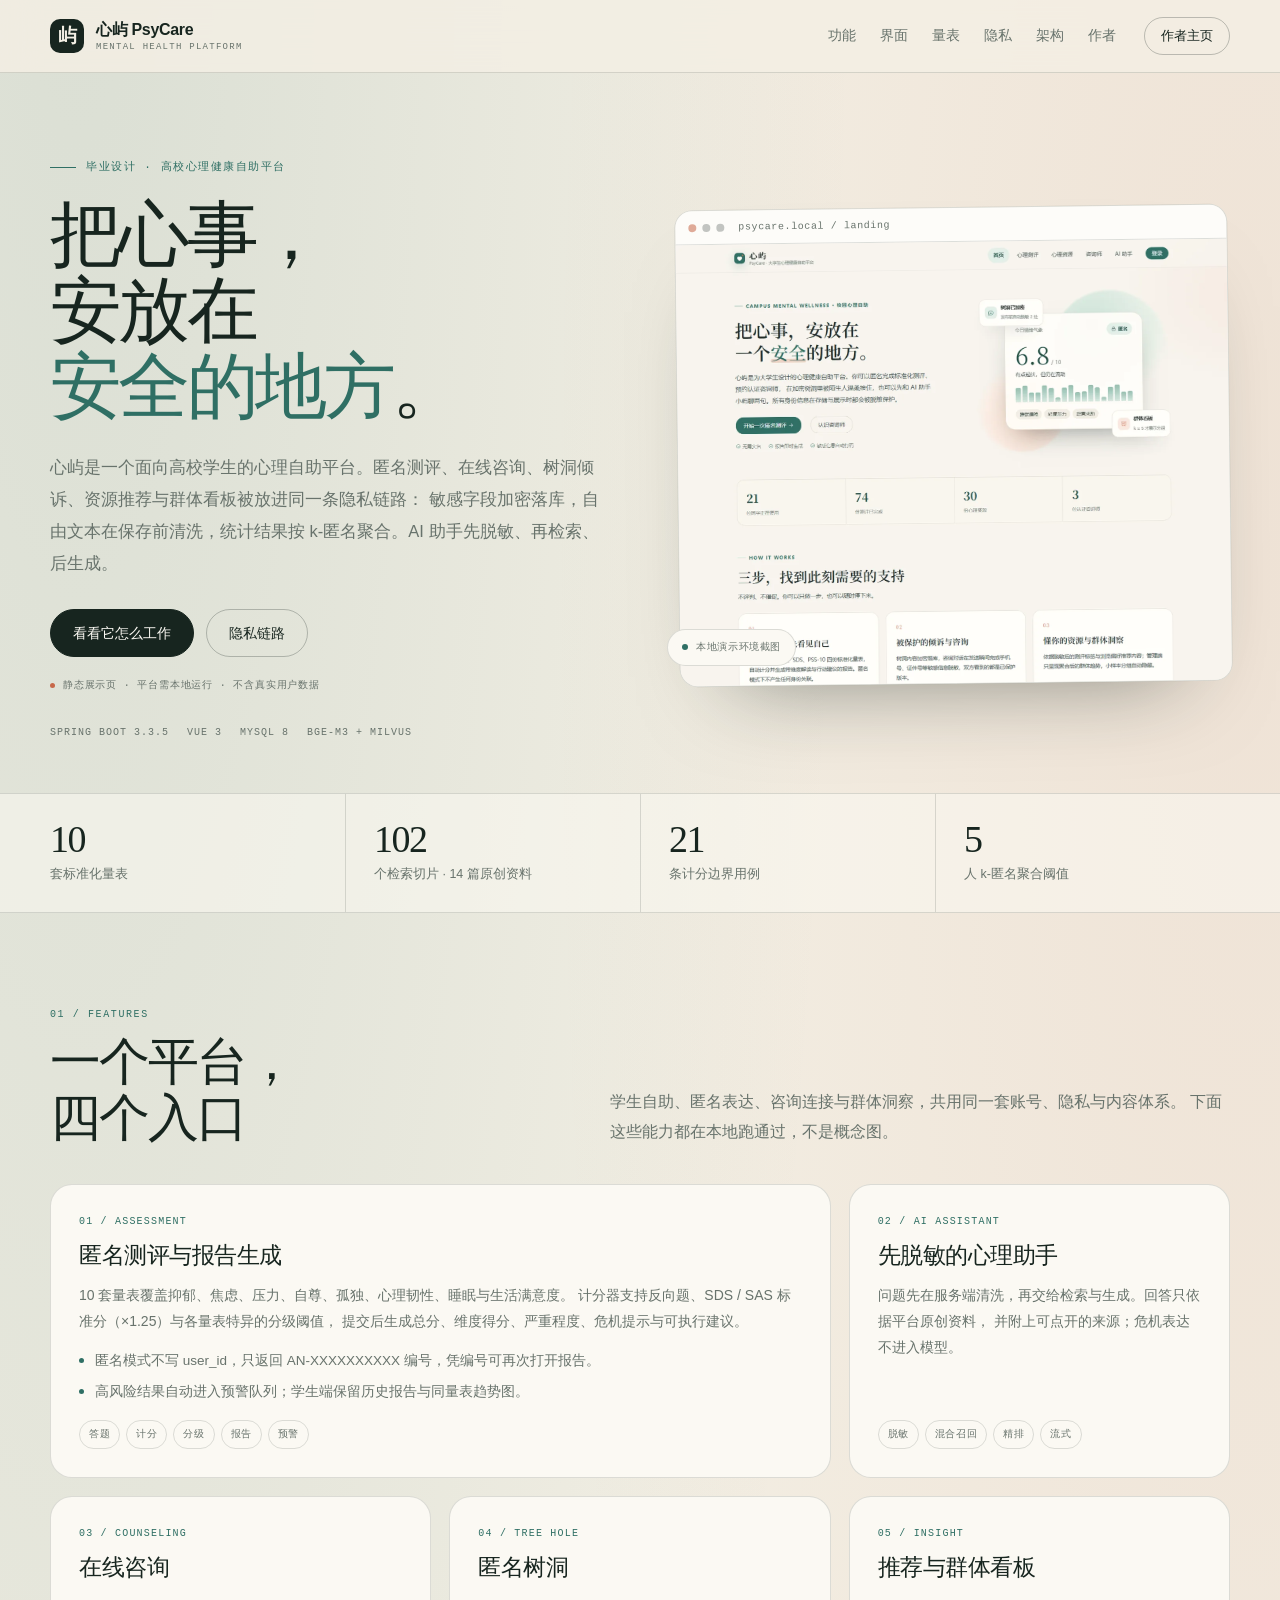
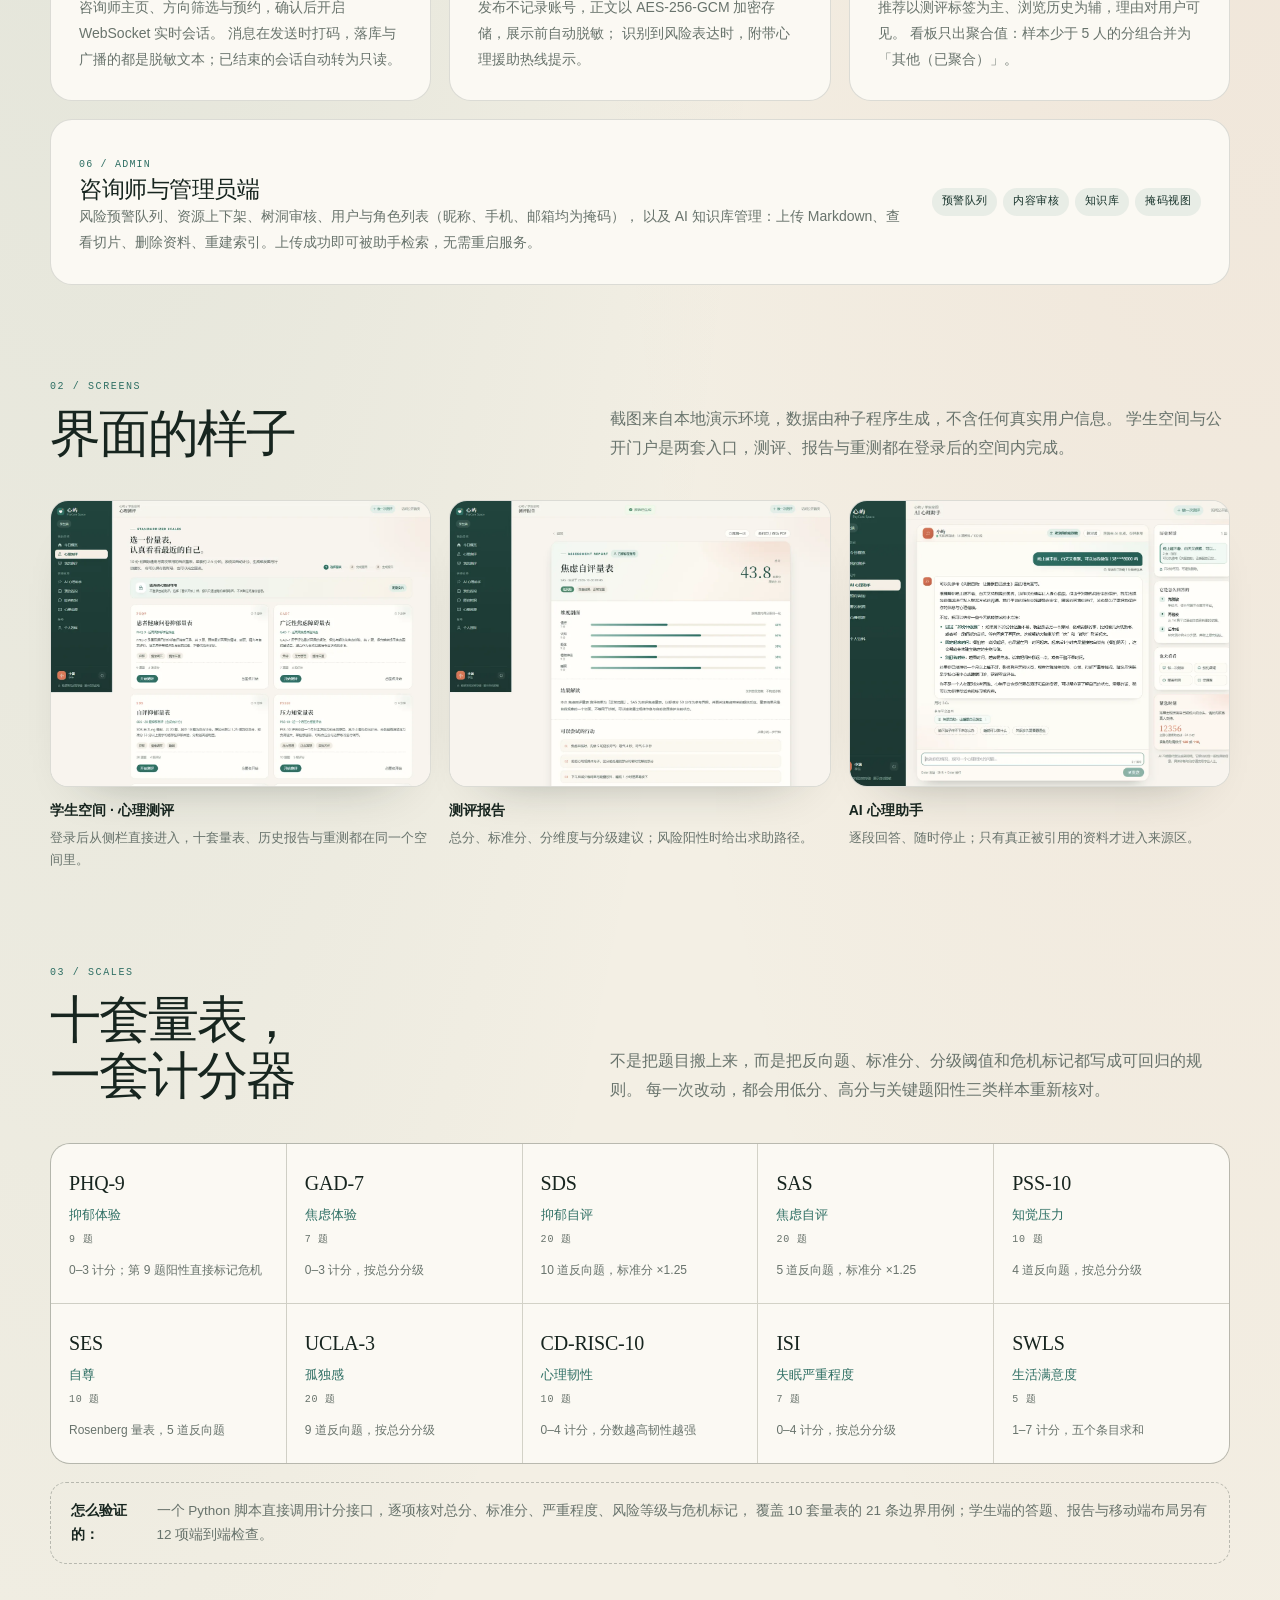
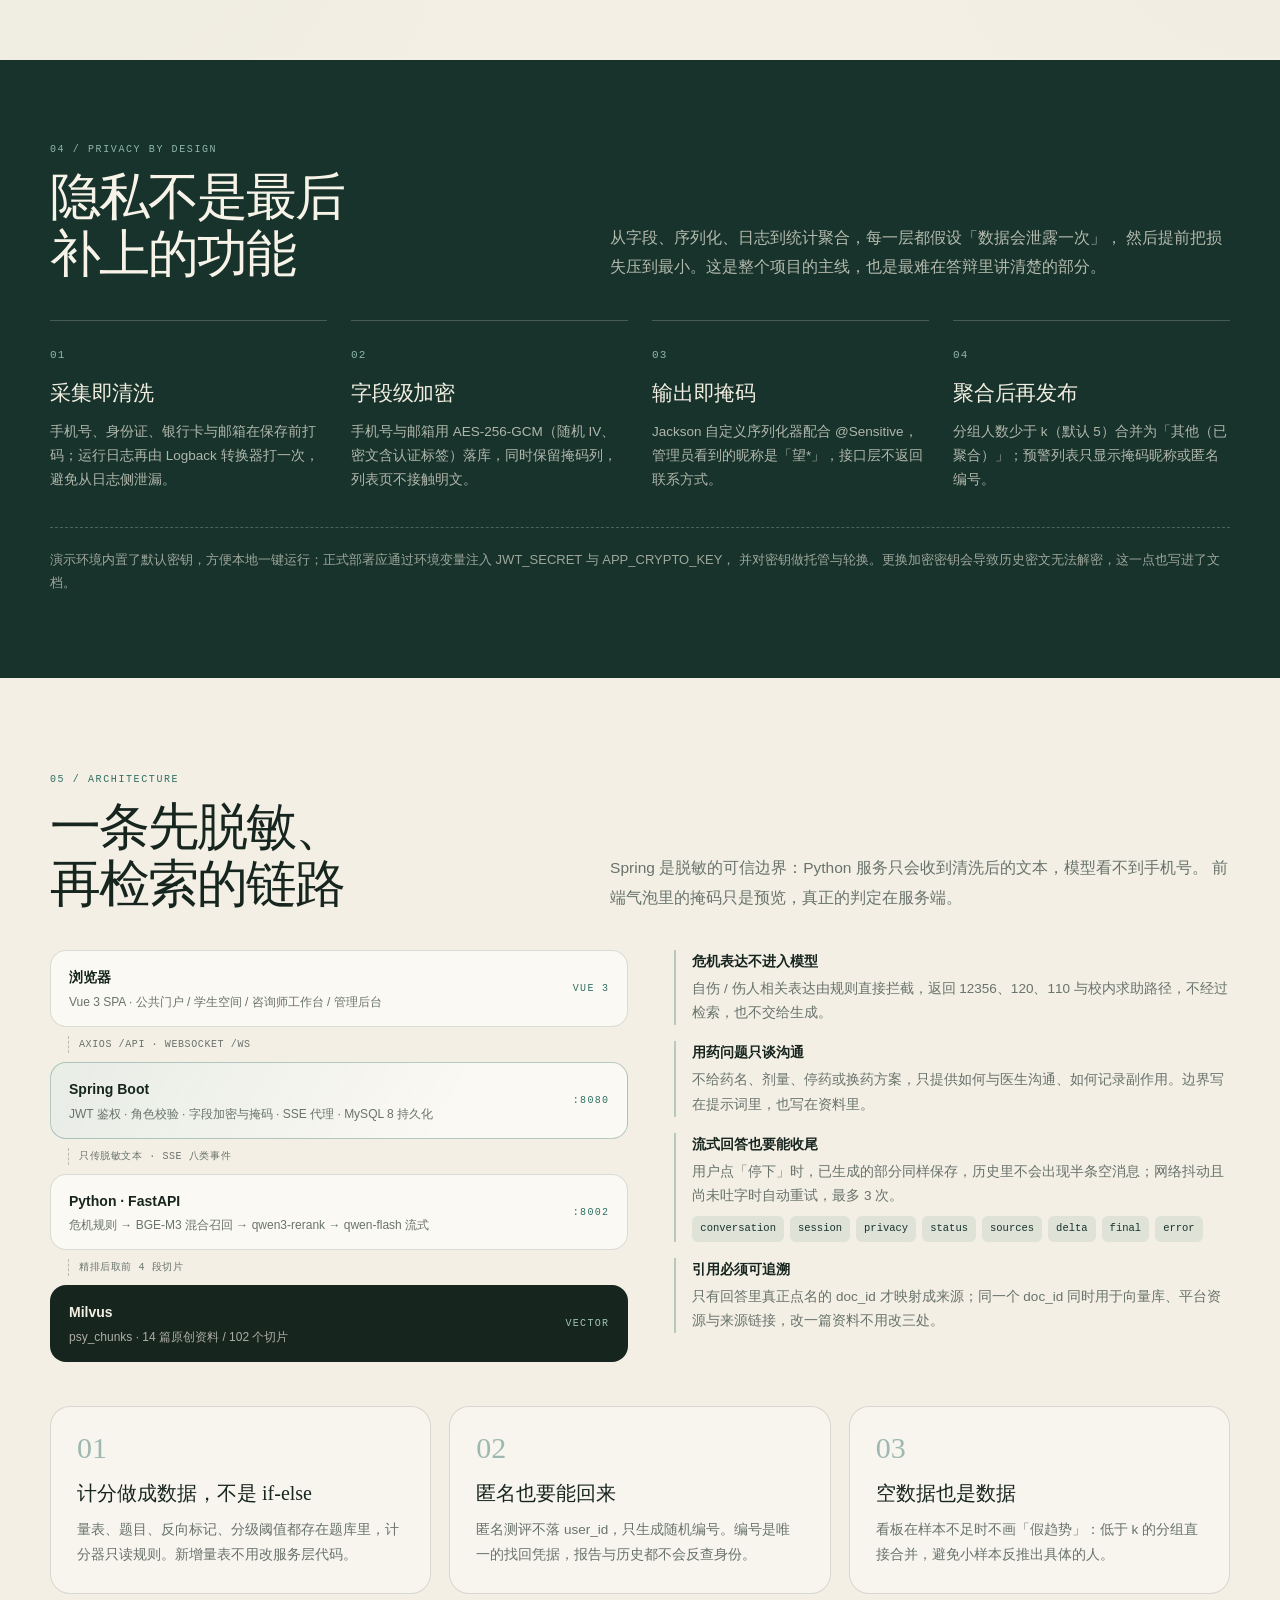
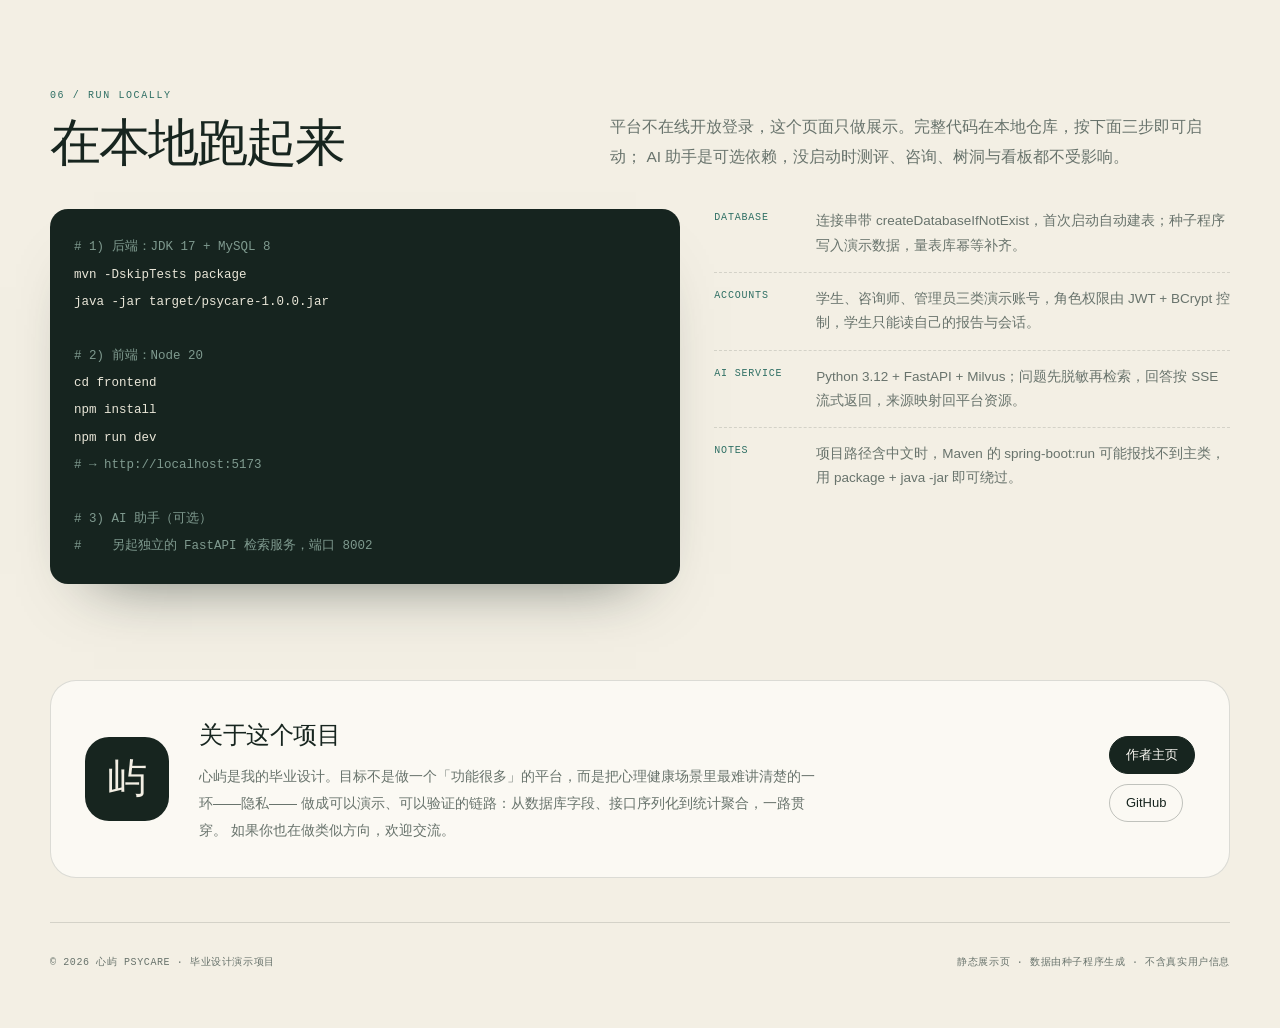
==== commit d904852b: "feat: 首页改为心屿 PsyCare 产品页，个人主页迁到 /me/" ====
--- a/index.html
+++ b/index.html
@@ -3,13 +3,13 @@
 <head>
   <meta charset="utf-8">
   <meta name="viewport" content="width=device-width, initial-scale=1">
-  <title>Elnera · Python 开发者与 RAG 实践者</title>
-  <meta name="description" content="Elnera 的个人主页：Python、RAG、Agent 与后端工程。这里记录我正在做的项目、技术关注点和联系方式。">
+  <title>心屿 PsyCare · 融合数据脱敏的高校心理健康自助平台</title>
+  <meta name="description" content="心屿 PsyCare 是一个面向高校学生的心理健康自助平台：匿名测评、在线咨询、匿名树洞、资源推荐与群体看板，隐私保护贯穿全链路；AI 助手先脱敏、再检索、后生成。">
   <meta name="theme-color" content="#f3efe4">
-  <meta property="og:title" content="Elnera · Python 开发者与 RAG 实践者">
-  <meta property="og:description" content="把复杂的技术，做得简单好用。">
+  <meta property="og:title" content="心屿 PsyCare · 高校心理健康自助平台">
+  <meta property="og:description" content="把心事，安放在一个安全的地方。10 套量表、先脱敏的 AI 助手与 k-匿名看板。">
   <meta property="og:type" content="website">
-  <link rel="icon" href="data:image/svg+xml,%3Csvg xmlns='http://www.w3.org/2000/svg' viewBox='0 0 64 64'%3E%3Crect width='64' height='64' rx='16' fill='%2317251f'/%3E%3Ctext x='32' y='45' text-anchor='middle' font-size='38' font-family='Georgia,serif' fill='%23f3efe4'%3EE%3C/text%3E%3C/svg%3E">
+  <link rel="icon" href="data:image/svg+xml,%3Csvg xmlns='http://www.w3.org/2000/svg' viewBox='0 0 64 64'%3E%3Crect width='64' height='64' rx='16' fill='%2317251f'/%3E%3Ctext x='32' y='45' text-anchor='middle' font-size='34' font-family='STSong,SimSun,serif' fill='%23f3efe4'%3E%E5%B1%BF%3C/text%3E%3C/svg%3E">
   <script>document.documentElement.classList.add('js')</script>
   <style>
     :root {
@@ -27,7 +27,6 @@
       --serif: "Songti SC", "Noto Serif SC", "Source Han Serif SC", STSong, SimSun, serif;
       --sans: "Inter", -apple-system, BlinkMacSystemFont, "Segoe UI", "PingFang SC", "Microsoft YaHei", sans-serif;
       --mono: "SFMono-Regular", Consolas, "Liberation Mono", Menlo, monospace;
-      --radius: 24px;
       --max: 1180px;
     }
 
@@ -42,8 +41,8 @@
       margin: 0;
       color: var(--ink);
       background:
-        radial-gradient(ellipse at 8% -5%, rgba(47, 111, 100, .12), transparent 48%),
-        radial-gradient(ellipse at 96% 14%, rgba(199, 104, 74, .09), transparent 42%),
+        radial-gradient(ellipse at 6% -4%, rgba(47, 111, 100, .13), transparent 46%),
+        radial-gradient(ellipse at 98% 10%, rgba(199, 104, 74, .09), transparent 40%),
         var(--paper);
       font-family: var(--sans);
       font-size: 16px;
@@ -55,7 +54,8 @@
 
     a { color: inherit; text-decoration: none; }
     img { display: block; max-width: 100%; }
-    button { font: inherit; }
+    h1, h2, h3, h4, p, ul, dl, dd, figure { margin: 0; }
+    ul { padding: 0; list-style: none; }
 
     .skip {
       position: fixed;
@@ -77,26 +77,29 @@
 
     .mono {
       font-family: var(--mono);
-      font-size: 11px;
-      letter-spacing: .12em;
+      font-size: 10px;
+      letter-spacing: .13em;
       text-transform: uppercase;
     }
+
+    /* ---------- header ---------- */
 
     .site-head {
       position: sticky;
       top: 0;
       z-index: 30;
       border-bottom: 1px solid var(--line);
-      background: rgba(243, 239, 228, .82);
+      background: rgba(243, 239, 228, .84);
       backdrop-filter: blur(18px);
-    }
+      transition: box-shadow .25s ease;
+    }
+    .site-head.is-scrolled { box-shadow: 0 12px 30px -26px rgba(23, 37, 31, .6); }
 
     .head-inner {
       min-height: 72px;
       display: flex;
       align-items: center;
-      justify-content: space-between;
-      gap: 24px;
+      gap: 28px;
     }
 
     .brand {
@@ -105,6 +108,7 @@
       gap: 12px;
       font-weight: 650;
       letter-spacing: -.02em;
+      white-space: nowrap;
     }
 
     .brand-mark {
@@ -116,7 +120,7 @@
       background: var(--ink);
       color: var(--paper);
       font-family: var(--serif);
-      font-size: 20px;
+      font-size: 19px;
       line-height: 1;
     }
 
@@ -134,13 +138,15 @@
     .head-nav {
       display: flex;
       align-items: center;
-      gap: 28px;
+      gap: 24px;
+      margin-left: auto;
       font-size: 14px;
     }
 
     .head-nav a {
       position: relative;
       color: var(--muted);
+      white-space: nowrap;
       transition: color .2s ease;
     }
     .head-nav a::after {
@@ -156,88 +162,9 @@
     .head-nav a:hover { color: var(--ink); }
     .head-nav a:hover::after { width: 100%; }
 
-    .status {
-      display: inline-flex;
-      align-items: center;
-      gap: 8px;
-      padding: 7px 12px;
-      border: 1px solid var(--line);
-      border-radius: 999px;
-      color: var(--muted);
-      font-size: 12px;
-      white-space: nowrap;
-    }
-
-    .status::before {
-      content: "";
-      width: 6px;
-      height: 6px;
-      border-radius: 50%;
-      background: var(--teal);
-      box-shadow: 0 0 0 4px rgba(47, 111, 100, .12);
-    }
-
-    .hero {
-      padding: 86px 0 54px;
-    }
-
-    .hero-grid {
-      display: grid;
-      grid-template-columns: minmax(0, 1.18fr) minmax(300px, .82fr);
-      gap: 56px;
-      align-items: center;
-    }
-
-    .eyebrow {
-      display: inline-flex;
-      align-items: center;
-      gap: 10px;
-      margin-bottom: 22px;
-      color: var(--teal);
-      font-family: var(--mono);
-      font-size: 11px;
-      letter-spacing: .14em;
-      text-transform: uppercase;
-    }
-
-    .eyebrow::before {
-      content: "";
-      width: 26px;
-      height: 1px;
-      background: currentColor;
-    }
-
-    h1, h2, h3, h4, p { margin: 0; }
-
-    .hero h1 {
-      max-width: 760px;
-      font-family: var(--serif);
-      font-size: clamp(52px, 7.4vw, 96px);
-      font-weight: 500;
-      line-height: .98;
-      letter-spacing: -.055em;
-    }
-
-    .hero h1 em {
-      color: var(--teal);
-      font-style: normal;
-    }
-
-    .hero-lead {
-      max-width: 560px;
-      margin-top: 28px;
-      color: var(--muted);
-      font-size: 17px;
-      line-height: 1.9;
-    }
-
-    .hero-actions {
-      display: flex;
-      flex-wrap: wrap;
-      align-items: center;
-      gap: 12px;
-      margin-top: 34px;
-    }
+    .head-actions { display: flex; align-items: center; gap: 10px; }
+
+    /* ---------- buttons ---------- */
 
     .btn {
       display: inline-flex;
@@ -251,9 +178,9 @@
       background: var(--ink);
       color: var(--card);
       font-size: 14px;
+      white-space: nowrap;
       transition: transform .2s ease, background .2s ease, color .2s ease;
     }
-
     .btn:hover { transform: translateY(-2px); }
     .btn--ghost {
       background: transparent;
@@ -261,12 +188,86 @@
       color: var(--ink);
     }
     .btn--ghost:hover { background: rgba(23, 37, 31, .05); }
+    .btn--sm { min-height: 38px; padding: 0 16px; font-size: 13px; }
+
+    /* ---------- hero ---------- */
+
+    .hero { padding: 76px 0 52px; }
+
+    .hero-grid {
+      display: grid;
+      grid-template-columns: minmax(0, 1.02fr) minmax(0, .98fr);
+      gap: 52px;
+      align-items: center;
+    }
+
+    .eyebrow {
+      display: inline-flex;
+      align-items: center;
+      gap: 10px;
+      margin-bottom: 20px;
+      color: var(--teal);
+      font-family: var(--mono);
+      font-size: 11px;
+      letter-spacing: .14em;
+      text-transform: uppercase;
+    }
+    .eyebrow::before {
+      content: "";
+      width: 26px;
+      height: 1px;
+      background: currentColor;
+    }
+
+    .hero h1 {
+      font-family: var(--serif);
+      font-size: clamp(40px, 5.6vw, 78px);
+      font-weight: 500;
+      line-height: 1.06;
+      letter-spacing: -.05em;
+    }
+    .hero h1 em { color: var(--teal); font-style: normal; }
+
+    .hero-lead {
+      max-width: 560px;
+      margin-top: 26px;
+      color: var(--muted);
+      font-size: 16.5px;
+      line-height: 1.95;
+    }
+
+    .hero-actions {
+      display: flex;
+      flex-wrap: wrap;
+      gap: 12px;
+      margin-top: 30px;
+    }
+
+    .hero-note {
+      display: flex;
+      align-items: center;
+      gap: 8px;
+      margin-top: 20px;
+      color: var(--muted);
+      font-family: var(--mono);
+      font-size: 10px;
+      letter-spacing: .08em;
+      text-transform: uppercase;
+    }
+    .hero-note::before {
+      content: "";
+      width: 5px;
+      height: 5px;
+      border-radius: 50%;
+      background: var(--coral);
+      flex: none;
+    }
 
     .hero-meta {
       display: flex;
       flex-wrap: wrap;
-      gap: 8px 22px;
-      margin-top: 34px;
+      gap: 6px 18px;
+      margin-top: 30px;
       color: var(--muted);
       font-family: var(--mono);
       font-size: 10px;
@@ -274,319 +275,39 @@
       text-transform: uppercase;
     }
 
-    .hero-meta span { display: inline-flex; align-items: center; gap: 8px; }
-    .hero-meta span::before {
-      content: "";
-      width: 4px;
-      height: 4px;
-      border-radius: 50%;
-      background: var(--coral);
-    }
-
-    .now-card {
-      position: relative;
-      padding: 28px;
+    .hero-visual { position: relative; }
+
+    .browser {
       border: 1px solid var(--line);
-      border-radius: 28px;
-      background:
-        linear-gradient(145deg, rgba(255, 255, 255, .5), transparent 55%),
-        var(--card);
-      box-shadow: 0 24px 60px -36px rgba(23, 37, 31, .45);
-      transform: rotate(1.2deg);
+      border-radius: 18px;
+      background: var(--card);
       overflow: hidden;
-    }
-
-    .now-card::after {
-      content: "E";
-      position: absolute;
-      right: 8px;
-      bottom: -54px;
-      color: rgba(47, 111, 100, .07);
-      font-family: var(--serif);
-      font-size: 210px;
-      line-height: 1;
-      pointer-events: none;
-    }
-
-    .now-head {
-      display: flex;
-      align-items: center;
-      justify-content: space-between;
-      gap: 16px;
-      padding-bottom: 18px;
-      border-bottom: 1px solid var(--line);
-      color: var(--muted);
-    }
-
-    .now-head strong {
-      color: var(--ink);
-      font-family: var(--serif);
-      font-size: 19px;
-      font-weight: 500;
-      letter-spacing: -.02em;
-    }
-
-    .now-rows { position: relative; z-index: 1; }
-
-    .now-row {
-      display: grid;
-      grid-template-columns: 62px 1fr;
-      gap: 14px;
-      padding: 17px 0;
-      border-bottom: 1px dashed var(--line);
-    }
-    .now-row:last-child { border-bottom: 0; padding-bottom: 2px; }
-
-    .now-row dt {
-      color: var(--muted);
-      font-family: var(--mono);
-      font-size: 10px;
-      letter-spacing: .1em;
-      text-transform: uppercase;
-    }
-
-    .now-row dd {
-      margin: 0;
-      font-size: 14px;
-      line-height: 1.55;
-    }
-
-    .now-row dd small {
-      display: block;
-      margin-top: 3px;
-      color: var(--muted);
-      font-size: 12px;
-    }
-
-    .now-foot {
-      display: flex;
-      align-items: center;
-      gap: 9px;
-      margin-top: 22px;
-      color: var(--teal);
-      font-family: var(--mono);
-      font-size: 10px;
-      letter-spacing: .1em;
-      text-transform: uppercase;
-    }
-
-    .now-foot::before {
-      content: "";
-      width: 7px;
-      height: 7px;
-      border-radius: 50%;
-      background: var(--teal);
-      animation: breathe 2.6s ease-in-out infinite;
-    }
-
-    @keyframes breathe {
-      0%, 100% { box-shadow: 0 0 0 0 rgba(47, 111, 100, .22); }
-      50% { box-shadow: 0 0 0 6px rgba(47, 111, 100, 0); }
-    }
-
-    .stack-band {
-      margin-top: 32px;
-      border-top: 1px solid var(--line);
-      border-bottom: 1px solid var(--line);
-      overflow: hidden;
-      color: var(--muted);
-      font-family: var(--mono);
-      font-size: 10px;
-      letter-spacing: .13em;
-      text-transform: uppercase;
-    }
-
-    .stack-track {
-      display: flex;
-      width: max-content;
-      animation: marquee 32s linear infinite;
-    }
-
-    .stack-track span {
-      display: inline-flex;
-      align-items: center;
-      gap: 18px;
-      padding: 15px 0;
-      white-space: nowrap;
-    }
-    .stack-track span::after {
-      content: "·";
-      color: var(--coral);
-    }
-
-    .stack-track span + span { margin-left: 18px; }
-
-    @keyframes marquee {
-      to { transform: translateX(-50%); }
-    }
-
-    .section { padding: 92px 0 0; }
-
-    .section-head {
-      display: grid;
-      grid-template-columns: minmax(0, .7fr) minmax(0, 1.3fr);
-      gap: 36px;
-      align-items: end;
-      margin-bottom: 34px;
-    }
-
-    .section-title {
-      font-family: var(--serif);
-      font-size: clamp(34px, 4.2vw, 54px);
-      font-weight: 500;
-      line-height: 1.08;
-      letter-spacing: -.04em;
-    }
-
-    .section-title small {
-      display: block;
-      margin-bottom: 12px;
-      color: var(--teal);
-      font-family: var(--mono);
-      font-size: 10px;
-      font-weight: 400;
-      letter-spacing: .14em;
-      text-transform: uppercase;
-    }
-
-    .section-note {
-      max-width: 470px;
-      color: var(--muted);
-      font-size: 14px;
-      line-height: 1.8;
-    }
-
-    .project-feature {
-      display: grid;
-      grid-template-columns: minmax(0, .88fr) minmax(0, 1.12fr);
-      gap: 42px;
-      padding: 34px;
-      border: 1px solid var(--line);
-      border-radius: 32px;
-      background: var(--card);
-    }
-
-    .project-copy {
-      display: flex;
-      flex-direction: column;
-      align-items: flex-start;
-      padding: 8px 2px;
-    }
-
-    .project-index {
-      color: var(--coral);
-      font-family: var(--mono);
-      font-size: 10px;
-      letter-spacing: .12em;
-      text-transform: uppercase;
-    }
-
-    .project-copy h3 {
-      margin-top: 14px;
-      font-family: var(--serif);
-      font-size: clamp(30px, 3.6vw, 46px);
-      font-weight: 500;
-      line-height: 1.1;
-      letter-spacing: -.04em;
-    }
-
-    .project-sub {
-      margin-top: 9px;
-      color: var(--teal);
-      font-size: 14px;
-    }
-
-    .project-story {
-      margin-top: 20px;
-      color: var(--muted);
-      font-size: 14px;
-      line-height: 1.85;
-    }
-
-    .project-points {
-      display: grid;
-      gap: 9px;
-      margin: 22px 0 0;
-      padding: 0;
-      list-style: none;
-      font-size: 13px;
-    }
-
-    .project-points li {
-      display: grid;
-      grid-template-columns: 18px 1fr;
-      gap: 8px;
-      color: var(--muted);
-      line-height: 1.7;
-    }
-
-    .project-points li::before {
-      content: "↳";
-      color: var(--teal);
-      font-family: var(--mono);
-      font-size: 12px;
-    }
-
-    .tags {
-      display: flex;
-      flex-wrap: wrap;
-      gap: 7px;
-      margin-top: 24px;
-    }
-
-    .tag {
-      padding: 5px 10px;
-      border: 1px solid var(--line);
-      border-radius: 999px;
-      color: var(--muted);
-      font-family: var(--mono);
-      font-size: 9px;
-      letter-spacing: .06em;
-      text-transform: uppercase;
-    }
-
-    .project-visual {
-      position: relative;
-      align-self: center;
-    }
-
-    .browser {
-      overflow: hidden;
-      border: 1px solid var(--line-strong);
-      border-radius: 18px;
-      background: var(--paper);
-      box-shadow: 0 28px 60px -38px rgba(23, 37, 31, .55);
-      transform: rotate(-1deg);
-      transition: transform .4s ease;
-    }
-    .project-feature:hover .browser { transform: rotate(0) translateY(-4px); }
+      box-shadow: 0 46px 90px -56px rgba(23, 37, 31, .55);
+      transform: rotate(-.7deg);
+    }
 
     .browser-bar {
       display: flex;
       align-items: center;
       gap: 6px;
       height: 34px;
-      padding: 0 12px;
+      padding: 0 13px;
       border-bottom: 1px solid var(--line);
       background: rgba(255, 255, 255, .55);
     }
-
     .browser-bar i {
-      width: 7px;
-      height: 7px;
+      width: 8px;
+      height: 8px;
       border-radius: 50%;
       background: var(--line-strong);
     }
-    .browser-bar i:nth-child(1) { background: #d98b72; }
-    .browser-bar i:nth-child(2) { background: #d9bd72; }
-    .browser-bar i:nth-child(3) { background: #8fba9d; }
-
+    .browser-bar i:first-child { background: rgba(199, 104, 74, .55); }
     .browser-bar span {
-      margin-left: auto;
-      color: var(--muted);
-      font-family: var(--mono);
-      font-size: 9px;
-      letter-spacing: .04em;
+      margin-left: 8px;
+      color: var(--muted);
+      font-family: var(--mono);
+      font-size: 10px;
+      letter-spacing: .06em;
     }
 
     .browser img {
@@ -597,378 +318,625 @@
       object-position: top center;
     }
 
-    .shot-badge {
+    .hero-badge {
       position: absolute;
-      right: -10px;
-      bottom: 22px;
+      left: -10px;
+      bottom: 18px;
+      display: inline-flex;
+      align-items: center;
+      gap: 8px;
+      padding: 9px 14px;
+      border: 1px solid var(--line);
+      border-radius: 999px;
+      background: var(--card);
+      color: var(--muted);
+      font-family: var(--mono);
+      font-size: 10px;
+      letter-spacing: .06em;
+      box-shadow: 0 18px 36px -26px rgba(23, 37, 31, .5);
+    }
+    .hero-badge::before {
+      content: "";
+      width: 6px;
+      height: 6px;
+      border-radius: 50%;
+      background: var(--teal);
+    }
+
+    /* ---------- stats strip ---------- */
+
+    .strip {
+      border-top: 1px solid var(--line);
+      border-bottom: 1px solid var(--line);
+      background: rgba(251, 249, 243, .55);
+    }
+
+    .strip-inner {
       display: grid;
-      gap: 2px;
-      padding: 13px 16px;
+      grid-template-columns: repeat(4, minmax(0, 1fr));
+    }
+
+    .stat {
+      display: flex;
+      flex-direction: column;
+      gap: 4px;
+      padding: 26px 0;
+    }
+    .stat + .stat {
+      padding-left: 28px;
+      border-left: 1px solid var(--line);
+    }
+    .stat b {
+      font-family: var(--serif);
+      font-size: 38px;
+      font-weight: 500;
+      line-height: 1.05;
+      letter-spacing: -.04em;
+    }
+    .stat span { color: var(--muted); font-size: 12.5px; }
+
+    /* ---------- sections ---------- */
+
+    .section { padding: 96px 0 0; }
+
+    section[id], .band[id] { scroll-margin-top: 92px; }
+
+    .sec-head {
+      display: grid;
+      grid-template-columns: minmax(0, .92fr) minmax(0, 1.08fr);
+      gap: 32px;
+      align-items: end;
+      margin-bottom: 38px;
+    }
+
+    .sec-head h2 {
+      font-family: var(--serif);
+      font-size: clamp(32px, 4vw, 52px);
+      font-weight: 500;
+      line-height: 1.1;
+      letter-spacing: -.04em;
+    }
+
+    .sec-head h2 small {
+      display: block;
+      margin-bottom: 14px;
+      color: var(--teal);
+      font-family: var(--mono);
+      font-size: 10px;
+      font-weight: 400;
+      letter-spacing: .16em;
+      text-transform: uppercase;
+    }
+
+    .sec-lead {
+      max-width: 640px;
+      color: var(--muted);
+      font-size: 15.5px;
+      line-height: 1.9;
+    }
+
+    /* ---------- features ---------- */
+
+    .features {
+      display: grid;
+      grid-template-columns: repeat(3, minmax(0, 1fr));
+      gap: 18px;
+    }
+
+    .feature {
+      display: flex;
+      flex-direction: column;
+      gap: 12px;
+      padding: 28px;
       border: 1px solid var(--line);
-      border-radius: 13px;
+      border-radius: 22px;
       background: var(--card);
-      box-shadow: 0 18px 40px -24px rgba(23, 37, 31, .5);
-      transform: rotate(2deg);
-    }
-    .shot-badge strong {
+    }
+    .feature--wide { grid-column: span 2; }
+    .feature--full {
+      grid-column: 1 / -1;
+      flex-direction: row;
+      align-items: center;
+      gap: 28px;
+    }
+    .feature--full .feature-body { flex: 1 1 auto; }
+    .feature--full .feature-aside { flex: 0 0 auto; }
+
+    .feature-index {
+      color: var(--teal);
+      font-family: var(--mono);
+      font-size: 10px;
+      letter-spacing: .12em;
+    }
+
+    .feature h3 {
+      font-family: var(--serif);
+      font-size: 23px;
+      font-weight: 500;
+      line-height: 1.25;
+      letter-spacing: -.02em;
+    }
+
+    .feature p {
+      color: var(--muted);
+      font-size: 14px;
+      line-height: 1.85;
+    }
+
+    .feature ul { display: grid; gap: 8px; margin-top: 2px; }
+    .feature li {
+      position: relative;
+      padding-left: 16px;
+      color: var(--muted);
+      font-size: 13.5px;
+      line-height: 1.75;
+    }
+    .feature li::before {
+      content: "";
+      position: absolute;
+      left: 0;
+      top: 9px;
+      width: 5px;
+      height: 5px;
+      border-radius: 50%;
+      background: var(--teal);
+    }
+
+    .flow {
+      display: flex;
+      flex-wrap: wrap;
+      gap: 6px;
+      margin-top: auto;
+      padding-top: 4px;
+    }
+    .flow span {
+      padding: 5px 9px;
+      border: 1px solid var(--line);
+      border-radius: 999px;
+      color: var(--muted);
+      font-family: var(--mono);
+      font-size: 10px;
+      letter-spacing: .06em;
+    }
+
+    .tags { display: flex; flex-wrap: wrap; gap: 6px; }
+    .tag {
+      padding: 5px 10px;
+      border-radius: 999px;
+      background: rgba(47, 111, 100, .09);
+      color: var(--teal-deep);
+      font-family: var(--mono);
+      font-size: 10.5px;
+      letter-spacing: .04em;
+    }
+
+    /* ---------- views ---------- */
+
+    .gal {
+      display: grid;
+      grid-template-columns: repeat(3, minmax(0, 1fr));
+      gap: 18px;
+    }
+
+    .shot {
+      border: 1px solid var(--line);
+      border-radius: 18px;
+      background: var(--card);
+      overflow: hidden;
+      box-shadow: 0 26px 50px -40px rgba(23, 37, 31, .45);
+    }
+    .shot img {
+      width: 100%;
+      height: auto;
+      aspect-ratio: 4 / 3;
+      object-fit: cover;
+      object-position: top center;
+    }
+
+    figcaption {
+      display: flex;
+      flex-direction: column;
+      gap: 4px;
+      margin-top: 12px;
+    }
+    figcaption b { font-size: 14px; font-weight: 600; }
+    figcaption span { color: var(--muted); font-size: 13px; line-height: 1.7; }
+
+    /* ---------- scales ---------- */
+
+    .scales {
+      display: grid;
+      grid-template-columns: repeat(5, minmax(0, 1fr));
+      gap: 1px;
+      border: 1px solid var(--line);
+      border-radius: 20px;
+      background: var(--line);
+      overflow: hidden;
+    }
+
+    .scale {
+      display: flex;
+      flex-direction: column;
+      gap: 5px;
+      min-height: 152px;
+      padding: 22px 18px;
+      background: var(--card);
+    }
+    .scale b {
       font-family: var(--serif);
       font-size: 20px;
       font-weight: 500;
+      letter-spacing: -.01em;
+    }
+    .scale .scale-topic { color: var(--teal); font-size: 12.5px; }
+    .scale em {
+      color: var(--muted);
+      font-family: var(--mono);
+      font-size: 10px;
+      font-style: normal;
+      letter-spacing: .08em;
+    }
+    .scale p {
+      margin-top: auto;
+      padding-top: 8px;
+      color: var(--muted);
+      font-size: 12px;
+      line-height: 1.65;
+    }
+
+    .callout {
+      display: flex;
+      gap: 10px;
+      margin-top: 18px;
+      padding: 16px 20px;
+      border: 1px dashed var(--line-strong);
+      border-radius: 16px;
+      color: var(--muted);
+      font-size: 13.5px;
+      line-height: 1.8;
+    }
+    .callout b { color: var(--ink); font-weight: 600; }
+
+    /* ---------- privacy band ---------- */
+
+    .band {
+      margin-top: 96px;
+      padding: 84px 0;
+      background: var(--teal-deep);
+      color: #f2eee2;
+    }
+    .band .sec-head h2 { color: #f7f3e8; }
+    .band .sec-head h2 small { color: #8fb7a9; }
+    .band .sec-lead { color: rgba(242, 238, 226, .72); }
+
+    .steps {
+      display: grid;
+      grid-template-columns: repeat(4, minmax(0, 1fr));
+      gap: 24px;
+    }
+
+    .step {
+      padding-top: 18px;
+      border-top: 1px solid rgba(242, 238, 226, .22);
+    }
+    .step em {
+      color: #8fb7a9;
+      font-family: var(--mono);
+      font-size: 11px;
+      font-style: normal;
+      letter-spacing: .1em;
+    }
+    .step h3 {
+      margin: 10px 0 8px;
+      font-family: var(--serif);
+      font-size: 21px;
+      font-weight: 500;
+      letter-spacing: -.01em;
+    }
+    .step p { color: rgba(242, 238, 226, .7); font-size: 13.5px; line-height: 1.8; }
+
+    .band-note {
+      margin-top: 34px;
+      padding-top: 20px;
+      border-top: 1px dashed rgba(242, 238, 226, .25);
+      color: rgba(242, 238, 226, .62);
+      font-size: 13px;
+      line-height: 1.8;
+    }
+
+    /* ---------- architecture ---------- */
+
+    .arch {
+      display: grid;
+      grid-template-columns: minmax(0, 1.02fr) minmax(0, .98fr);
+      gap: 46px;
+      align-items: start;
+    }
+
+    .layer {
+      display: flex;
+      align-items: center;
+      justify-content: space-between;
+      gap: 12px;
+      padding: 15px 18px;
+      border: 1px solid var(--line);
+      border-radius: 16px;
+      background: var(--card);
+    }
+    .layer b { display: block; font-size: 14px; font-weight: 600; }
+    .layer small { display: block; margin-top: 3px; color: var(--muted); font-size: 12px; line-height: 1.5; }
+    .layer .mono { flex: none; color: var(--teal); white-space: nowrap; }
+    .layer--main {
+      border-color: rgba(47, 111, 100, .34);
+      background: linear-gradient(120deg, rgba(47, 111, 100, .09), transparent 72%), var(--card);
+    }
+    .layer--dark {
+      border-color: transparent;
+      background: var(--ink);
+      color: var(--paper);
+    }
+    .layer--dark small { color: rgba(243, 239, 228, .68); }
+    .layer--dark .mono { color: #9fc4b6; }
+
+    .arrow {
+      display: flex;
+      align-items: flex-start;
+      gap: 8px;
+      padding: 9px 0 9px 18px;
+      color: var(--muted);
+      font-family: var(--mono);
+      font-size: 10px;
+      letter-spacing: .06em;
+      text-transform: uppercase;
+    }
+    .arrow span { padding-left: 10px; border-left: 1px dashed var(--line-strong); }
+
+    .arch-notes { display: grid; gap: 16px; }
+    .arch-note { padding-left: 16px; border-left: 2px solid rgba(47, 111, 100, .3); }
+    .arch-note b { display: block; margin-bottom: 3px; font-size: 14px; }
+    .arch-note p { color: var(--muted); font-size: 13.5px; line-height: 1.8; }
+
+    .events { display: flex; flex-wrap: wrap; gap: 6px; margin-top: 8px; }
+    .events code {
+      padding: 4px 8px;
+      border-radius: 6px;
+      background: rgba(47, 111, 100, .1);
+      color: var(--teal-deep);
+      font-family: var(--mono);
+      font-size: 10.5px;
+    }
+
+    .notes {
+      display: grid;
+      grid-template-columns: repeat(3, minmax(0, 1fr));
+      gap: 18px;
+      margin-top: 44px;
+    }
+
+    .note-card {
+      padding: 26px;
+      border: 1px solid var(--line);
+      border-radius: 20px;
+      background: rgba(255, 255, 255, .4);
+    }
+    .note-card em {
+      color: rgba(47, 111, 100, .45);
+      font-family: var(--serif);
+      font-size: 30px;
+      font-style: normal;
       line-height: 1;
     }
-    .shot-badge span {
-      color: var(--muted);
-      font-family: var(--mono);
-      font-size: 8px;
+    .note-card h3 {
+      margin: 10px 0 8px;
+      font-family: var(--serif);
+      font-size: 20px;
+      font-weight: 500;
+    }
+    .note-card p { color: var(--muted); font-size: 13.5px; line-height: 1.8; }
+
+    /* ---------- run ---------- */
+
+    .run {
+      display: grid;
+      grid-template-columns: minmax(0, 1.1fr) minmax(0, .9fr);
+      gap: 34px;
+      align-items: start;
+    }
+
+    .code {
+      border-radius: 18px;
+      background: #16241f;
+      color: #e9e6d8;
+      padding: 24px;
+      overflow-x: auto;
+      box-shadow: 0 34px 64px -44px rgba(23, 37, 31, .7);
+    }
+    .code pre { margin: 0; }
+    .code code {
+      font-family: var(--mono);
+      font-size: 12.5px;
+      line-height: 1.95;
+      white-space: pre;
+    }
+    .code .c { color: #7f9a8f; }
+
+    .run-side { display: grid; gap: 14px; }
+    .run-item {
+      display: grid;
+      grid-template-columns: 88px minmax(0, 1fr);
+      gap: 14px;
+      padding-bottom: 14px;
+      border-bottom: 1px dashed var(--line);
+    }
+    .run-item:last-child { border-bottom: 0; padding-bottom: 0; }
+    .run-item dt {
+      color: var(--teal);
+      font-family: var(--mono);
+      font-size: 10px;
       letter-spacing: .08em;
       text-transform: uppercase;
     }
-
-    .project-grid {
+    .run-item dd { color: var(--muted); font-size: 13.5px; line-height: 1.8; }
+
+    /* ---------- author ---------- */
+
+    .author {
       display: grid;
-      grid-template-columns: repeat(2, minmax(0, 1fr));
-      gap: 22px;
-      margin-top: 22px;
-    }
-
-    .project-card {
-      display: flex;
-      flex-direction: column;
-      min-height: 430px;
-      padding: 28px;
+      grid-template-columns: 88px minmax(0, 1fr) auto;
+      gap: 26px;
+      align-items: center;
+      margin-top: 96px;
+      padding: 34px;
       border: 1px solid var(--line);
-      border-radius: 28px;
+      border-radius: 26px;
       background: var(--card);
-      overflow: hidden;
-    }
-
-    .project-card h3 {
-      margin-top: 13px;
+    }
+    .author-mark {
+      width: 84px;
+      height: 84px;
+      display: grid;
+      place-items: center;
+      border-radius: 24px;
+      background: var(--ink);
+      color: var(--paper);
       font-family: var(--serif);
-      font-size: 30px;
+      font-size: 40px;
+      line-height: 1;
+    }
+    .author h2 {
+      margin-bottom: 8px;
+      font-family: var(--serif);
+      font-size: 24px;
       font-weight: 500;
-      line-height: 1.15;
-      letter-spacing: -.035em;
-    }
-
-    .project-card p {
-      margin-top: 14px;
-      color: var(--muted);
-      font-size: 13px;
-      line-height: 1.8;
-    }
-
-    .project-card .tags { margin-top: auto; padding-top: 22px; }
-
-    .card-dark {
-      border-color: rgba(255, 255, 255, .12);
-      background:
-        radial-gradient(ellipse at 90% 0%, rgba(122, 181, 159, .18), transparent 50%),
-        var(--teal-deep);
-      color: var(--paper);
-    }
-    .card-dark p { color: rgba(243, 239, 228, .66); }
-    .card-dark .tag { border-color: rgba(243, 239, 228, .18); color: rgba(243, 239, 228, .7); }
-    .card-dark .project-index { color: #e0a087; }
-
-    .pipeline {
-      display: grid;
-      gap: 7px;
-      margin-top: 24px;
-    }
-
-    .pipe-node {
-      display: flex;
-      align-items: center;
-      justify-content: space-between;
-      gap: 16px;
-      padding: 9px 12px;
-      border: 1px solid rgba(243, 239, 228, .14);
-      border-radius: 9px;
-      background: rgba(243, 239, 228, .045);
-      font-family: var(--mono);
-      font-size: 10px;
-      letter-spacing: .04em;
-    }
-    .pipe-node em {
-      color: #9ac7b4;
-      font-style: normal;
-      font-size: 8px;
-      letter-spacing: .1em;
-      text-transform: uppercase;
-    }
-
-    .chat-mock {
-      display: grid;
-      gap: 9px;
-      margin-top: 24px;
-      padding: 14px;
-      border: 1px solid var(--line);
-      border-radius: 14px;
-      background: #eeeadf;
-    }
-
-    .bubble {
-      max-width: 92%;
-      padding: 9px 12px;
-      border-radius: 11px;
-      font-size: 11px;
-      line-height: 1.55;
-    }
-    .bubble--me {
-      justify-self: end;
-      border-bottom-right-radius: 3px;
-      background: var(--teal);
-      color: var(--card);
-    }
-    .bubble--bot {
-      justify-self: start;
-      border: 1px solid var(--line);
-      border-bottom-left-radius: 3px;
-      background: var(--card);
-      color: var(--muted);
-    }
-    .bubble--bot b { color: var(--ink); font-weight: 600; }
-
-    .about-grid {
-      display: grid;
-      grid-template-columns: minmax(0, .85fr) minmax(0, 1.15fr);
-      gap: 64px;
-      align-items: start;
-    }
-
-    .about-lead {
-      font-family: var(--serif);
-      font-size: clamp(27px, 3.2vw, 40px);
-      font-weight: 500;
-      line-height: 1.35;
-      letter-spacing: -.03em;
-    }
-    .about-lead em { color: var(--teal); font-style: normal; }
-
-    .about-copy {
-      display: grid;
-      gap: 16px;
-      color: var(--muted);
-      font-size: 14px;
-      line-height: 1.9;
-    }
-    .about-copy strong { color: var(--ink); font-weight: 600; }
-
-    .principles {
-      display: grid;
-      gap: 0;
-      margin: 44px 0 0;
-      padding: 0;
-      list-style: none;
-      border-top: 1px solid var(--line);
-    }
-
-    .principle {
-      display: grid;
-      grid-template-columns: 46px 1fr;
-      gap: 18px;
-      padding: 22px 0;
-      border-bottom: 1px solid var(--line);
-    }
-
-    .principle > span {
-      color: var(--coral);
-      font-family: var(--mono);
-      font-size: 10px;
-      letter-spacing: .08em;
-      padding-top: 4px;
-    }
-
-    .principle h3 {
-      font-size: 15px;
-      font-weight: 600;
-      letter-spacing: -.01em;
-    }
-    .principle p {
-      margin-top: 5px;
-      color: var(--muted);
-      font-size: 13px;
-      line-height: 1.75;
-    }
-
-    .skills-grid {
-      display: grid;
-      grid-template-columns: repeat(4, minmax(0, 1fr));
-      gap: 14px;
-    }
-
-    .skill-card {
-      padding: 22px;
-      border: 1px solid var(--line);
-      border-radius: 18px;
-      background: rgba(251, 249, 243, .55);
-    }
-
-    .skill-card h3 {
-      display: flex;
-      align-items: baseline;
+      letter-spacing: -.02em;
+    }
+    .author p { max-width: 620px; color: var(--muted); font-size: 14px; line-height: 1.9; }
+    .author-links { display: flex; flex-direction: column; gap: 10px; align-items: flex-start; }
+
+    /* ---------- footer ---------- */
+
+    .site-foot {
+      display: flex;
+      flex-wrap: wrap;
       justify-content: space-between;
       gap: 10px;
-      font-size: 14px;
-      font-weight: 600;
-    }
-    .skill-card h3 span {
-      color: var(--muted);
-      font-family: var(--mono);
-      font-size: 8px;
-      font-weight: 400;
-      letter-spacing: .1em;
+      margin-top: 44px;
+      padding: 30px 0 42px;
+      border-top: 1px solid var(--line);
+      color: var(--muted);
+      font-family: var(--mono);
+      font-size: 10px;
+      letter-spacing: .06em;
+      line-height: 1.9;
       text-transform: uppercase;
     }
 
-    .skill-list {
-      display: flex;
-      flex-wrap: wrap;
-      gap: 6px;
-      margin-top: 18px;
-    }
-    .skill-list span {
-      padding: 4px 8px;
-      border: 1px solid var(--line);
-      border-radius: 6px;
-      color: var(--muted);
-      font-family: var(--mono);
-      font-size: 9px;
-      letter-spacing: .03em;
-    }
-
-    .contact {
-      margin-top: 92px;
-      padding: 58px 54px;
-      border-radius: 34px;
-      background:
-        radial-gradient(ellipse at 86% 8%, rgba(122, 181, 159, .22), transparent 45%),
-        var(--teal-deep);
-      color: var(--paper);
-    }
-
-    .contact-inner {
-      display: flex;
-      align-items: flex-end;
-      justify-content: space-between;
-      gap: 40px;
-    }
-
-    .contact .eyebrow { color: #9ac7b4; margin-bottom: 18px; }
-    .contact h2 {
-      font-family: var(--serif);
-      font-size: clamp(40px, 5.6vw, 72px);
-      font-weight: 500;
-      line-height: 1;
-      letter-spacing: -.05em;
-    }
-    .contact p {
-      max-width: 440px;
-      margin-top: 18px;
-      color: rgba(243, 239, 228, .66);
-      font-size: 14px;
-      line-height: 1.8;
-    }
-
-    .contact-actions {
-      display: flex;
-      flex-direction: column;
-      align-items: flex-end;
-      gap: 13px;
-      flex-shrink: 0;
-    }
-
-    .btn--light {
-      border-color: var(--paper);
-      background: var(--paper);
-      color: var(--ink);
-    }
-    .btn--outline-light {
-      border-color: rgba(243, 239, 228, .28);
-      background: transparent;
-      color: var(--paper);
-    }
-    .btn--outline-light:hover { background: rgba(243, 239, 228, .08); }
-
-    .contact-note {
-      color: rgba(243, 239, 228, .46);
-      font-family: var(--mono);
-      font-size: 9px;
-      letter-spacing: .08em;
-      text-transform: uppercase;
-    }
-
-    .site-foot {
-      display: flex;
-      align-items: center;
-      justify-content: space-between;
-      gap: 20px;
-      padding: 30px 0 38px;
-      color: var(--muted);
-      font-family: var(--mono);
-      font-size: 9px;
-      letter-spacing: .08em;
-      text-transform: uppercase;
-    }
-    .site-foot a { color: var(--ink); }
-    .site-foot a:hover { color: var(--teal); }
-
-    .reveal {
-      transition: opacity .7s ease, transform .7s cubic-bezier(.2, .7, .2, 1);
-    }
-    .js .reveal { opacity: 0; transform: translateY(18px); }
+    /* ---------- motion ---------- */
+
+    .js .reveal { opacity: 0; transform: translateY(16px); transition: opacity .6s ease, transform .6s ease; }
     .js .reveal.is-visible { opacity: 1; transform: none; }
-
-    @media (max-width: 980px) {
-      .hero-grid { grid-template-columns: 1fr; gap: 46px; }
-      .now-card { max-width: 520px; transform: none; }
-      .section-head { grid-template-columns: 1fr; gap: 14px; align-items: start; }
-      .project-feature { grid-template-columns: 1fr; gap: 30px; }
-      .project-visual { order: -1; }
-      .about-grid { grid-template-columns: 1fr; gap: 28px; }
-      .skills-grid { grid-template-columns: repeat(2, minmax(0, 1fr)); }
-      .contact-inner { flex-direction: column; align-items: flex-start; }
-      .contact-actions { align-items: flex-start; }
-    }
-
-    @media (max-width: 720px) {
-      .wrap { width: calc(100% - 34px); }
-      .head-inner { min-height: 64px; }
-      .brand small { display: none; }
-      .head-nav { gap: 15px; font-size: 13px; }
-      .status { display: none; }
-      .hero { padding-top: 58px; }
-      .hero h1 { font-size: clamp(38px, 12.5vw, 62px); }
-      .hero-lead { margin-top: 22px; font-size: 15px; }
-      .hero-actions .btn { flex: 1; min-width: 135px; }
-      .section { padding-top: 72px; }
-      .project-feature { padding: 18px; border-radius: 24px; }
-      .project-copy { padding: 2px 4px 6px; }
-      .project-grid { grid-template-columns: 1fr; }
-      .project-card { min-height: 0; padding: 24px; }
-      .shot-badge { right: 4px; bottom: 10px; padding: 10px 12px; }
-      .shot-badge strong { font-size: 16px; }
-      .about-grid { gap: 22px; }
-      .principle { grid-template-columns: 32px 1fr; gap: 10px; }
-      .skills-grid { grid-template-columns: 1fr; }
-      .contact { margin-top: 72px; padding: 36px 24px; border-radius: 26px; }
-      .contact-actions { width: 100%; }
-      .contact-actions .btn { width: 100%; }
-      .site-foot { flex-direction: column; align-items: flex-start; gap: 8px; padding-bottom: 32px; }
-    }
-
-    @media (prefers-reduced-motion: reduce) {
-      html { scroll-behavior: auto; }
-      *, *::before, *::after { animation-duration: .001ms !important; animation-iteration-count: 1 !important; transition-duration: .001ms !important; }
-      .js .reveal { opacity: 1; transform: none; }
-    }
 
     :focus-visible {
       outline: 2px solid var(--teal);
       outline-offset: 3px;
       border-radius: 4px;
     }
+
+    /* ---------- responsive ---------- */
+
+    @media (max-width: 1080px) {
+      .features { grid-template-columns: repeat(2, minmax(0, 1fr)); }
+      .feature--wide { grid-column: span 2; }
+      .feature--full { grid-column: span 2; }
+      .scales { grid-template-columns: repeat(3, minmax(0, 1fr)); }
+      .notes { grid-template-columns: 1fr; }
+      .gal { grid-template-columns: 1fr 1fr; }
+      .gal figure:first-child { grid-column: span 2; }
+    }
+
+    @media (max-width: 980px) {
+      .hero { padding-top: 60px; }
+      .hero-grid { grid-template-columns: 1fr; gap: 44px; }
+      .hero-visual { max-width: 640px; }
+      .sec-head { grid-template-columns: 1fr; gap: 16px; align-items: start; }
+      .arch { grid-template-columns: 1fr; gap: 34px; }
+      .run { grid-template-columns: 1fr; gap: 26px; }
+      .steps { grid-template-columns: 1fr 1fr; gap: 26px 24px; }
+      .author { grid-template-columns: 84px minmax(0, 1fr); }
+      .author-links { grid-column: 1 / -1; flex-direction: row; flex-wrap: wrap; }
+    }
+
+    @media (max-width: 860px) {
+      .head-inner {
+        flex-wrap: wrap;
+        padding: 10px 0;
+        row-gap: 4px;
+      }
+      .head-nav {
+        order: 3;
+        width: 100%;
+        margin-left: 0;
+        gap: 18px;
+        padding-bottom: 2px;
+        overflow-x: auto;
+        scrollbar-width: none;
+      }
+      .head-nav::-webkit-scrollbar { display: none; }
+      .head-actions { margin-left: auto; }
+    }
+
+    @media (max-width: 720px) {
+      .wrap { width: calc(100% - 32px); }
+      .brand small { display: none; }
+      .head-inner { min-height: 60px; }
+      .hero { padding-top: 46px; }
+      section[id], .band[id] { scroll-margin-top: 112px; }
+      .hero h1 { font-size: clamp(36px, 11.6vw, 58px); }
+      .hero-lead { font-size: 15px; margin-top: 20px; }
+      .hero-actions .btn { flex: 1; min-width: 140px; }
+      .hero-meta { margin-top: 22px; }
+      .hero-badge { left: 8px; bottom: 12px; }
+      .strip-inner { grid-template-columns: 1fr 1fr; }
+      .stat { padding: 20px 0; }
+      .stat + .stat { padding-left: 0; border-left: 0; }
+      .stat:nth-child(even) { padding-left: 18px; border-left: 1px solid var(--line); }
+      .stat:nth-child(n + 3) { border-top: 1px solid var(--line); }
+      .stat b { font-size: 30px; }
+      .section { padding-top: 72px; }
+      .features { grid-template-columns: 1fr; }
+      .feature--wide, .feature--full { grid-column: auto; }
+      .feature--full { flex-direction: column; align-items: flex-start; gap: 18px; }
+      .feature { padding: 24px; }
+      .gal { grid-template-columns: 1fr; }
+      .gal figure:first-child { grid-column: auto; }
+      .scales { grid-template-columns: 1fr 1fr; }
+      .scale { min-height: 136px; padding: 18px 14px; }
+      .band { margin-top: 72px; padding: 62px 0; }
+      .steps { grid-template-columns: 1fr; gap: 22px; }
+      .arch { gap: 28px; }
+      .layer { align-items: flex-start; }
+      .notes { margin-top: 34px; }
+      .author { margin-top: 72px; padding: 24px; grid-template-columns: 1fr; gap: 18px; }
+      .author-mark { width: 64px; height: 64px; border-radius: 18px; font-size: 30px; }
+      .site-foot { margin-top: 34px; }
+    }
+
+    @media (max-width: 380px) {
+      .head-nav { gap: 14px; font-size: 13px; }
+      .btn--sm { padding: 0 14px; }
+      .code { padding: 18px; }
+      .scales { grid-template-columns: 1fr; }
+    }
+
+    @media (prefers-reduced-motion: reduce) {
+      html { scroll-behavior: auto; }
+      *, *::before, *::after {
+        animation-duration: .001ms !important;
+        animation-iteration-count: 1 !important;
+        transition-duration: .001ms !important;
+      }
+      .js .reveal { opacity: 1; transform: none; }
+    }
   </style>
 </head>
 <body>
@@ -976,20 +944,24 @@
 
   <header class="site-head">
     <div class="wrap head-inner">
-      <a class="brand" href="#top" aria-label="回到顶部">
-        <span class="brand-mark">E</span>
+      <a class="brand" href="#top" aria-label="心屿 PsyCare 首页">
+        <span class="brand-mark">屿</span>
         <span>
-          Elnera
-          <small>Python · RAG · Backend</small>
+          心屿 PsyCare
+          <small>Mental health platform</small>
         </span>
       </a>
       <nav class="head-nav" aria-label="主导航">
-        <a href="#work">作品</a>
-        <a href="#about">关于</a>
-        <a href="#skills">技能</a>
-        <a href="#contact">联系</a>
+        <a href="#features">功能</a>
+        <a href="#views">界面</a>
+        <a href="#scales">量表</a>
+        <a href="#privacy">隐私</a>
+        <a href="#arch">架构</a>
+        <a href="#author">作者</a>
       </nav>
-      <span class="status">开放交流</span>
+      <div class="head-actions">
+        <a class="btn btn--ghost btn--sm" href="../me/">作者主页</a>
+      </div>
     </div>
   </header>
 
@@ -997,275 +969,422 @@
     <section class="hero wrap" id="top">
       <div class="hero-grid">
         <div>
-          <span class="eyebrow">Personal site · 2026</span>
-          <h1>把复杂的技术，<br><em>做得简单好用。</em></h1>
+          <p class="eyebrow">毕业设计 · 高校心理健康自助平台</p>
+          <h1>把心事，<br>安放在<br><em>安全的地方</em>。</h1>
           <p class="hero-lead">
-            我是 Elnera，一名关注 Python、RAG 与后端工程的开发者。
-            我喜欢把检索、智能体和工作流拆开看清楚，再重新拼成别人愿意使用的产品。
+            心屿是一个面向高校学生的心理自助平台。匿名测评、在线咨询、树洞倾诉、资源推荐与群体看板被放进同一条隐私链路：
+            敏感字段加密落库，自由文本在保存前清洗，统计结果按 k-匿名聚合。AI 助手先脱敏、再检索、后生成。
           </p>
           <div class="hero-actions">
-            <a class="btn" href="#work">看看我在做什么 <span aria-hidden="true">↓</span></a>
-            <a class="btn btn--ghost" href="https://github.com/2755715424-byte" target="_blank" rel="noreferrer">GitHub <span aria-hidden="true">↗</span></a>
-          </div>
-          <div class="hero-meta" aria-label="关键词">
-            <span>Python / Java</span>
-            <span>RAG / Agent</span>
-            <span>Vue / Spring Boot</span>
-          </div>
+            <a class="btn" href="#features">看看它怎么工作</a>
+            <a class="btn btn--ghost" href="#privacy">隐私链路</a>
+          </div>
+          <p class="hero-note">静态展示页 · 平台需本地运行 · 不含真实用户数据</p>
+          <p class="hero-meta">
+            <span>SPRING BOOT 3.3.5</span>
+            <span>VUE 3</span>
+            <span>MYSQL 8</span>
+            <span>BGE-M3 + MILVUS</span>
+          </p>
         </div>
-
-        <aside class="now-card reveal" aria-label="近况">
-          <div class="now-head">
-            <strong>现在</strong>
-            <span class="mono">Now / 2026</span>
-          </div>
-          <dl class="now-rows">
-            <div class="now-row">
-              <dt>在做</dt>
-              <dd>心屿 PsyCare<small>把隐私保护做进链路的心理健康自助平台</small></dd>
-            </div>
-            <div class="now-row">
-              <dt>在学</dt>
-              <dd>Agent 工作流与 RAG 评测<small>让检索结果更稳，让回答更有出处</small></dd>
-            </div>
-            <div class="now-row">
-              <dt>关注</dt>
-              <dd>后端工程 / AI 应用<small>从接口、数据到模型调用的完整链路</small></dd>
-            </div>
-          </dl>
-          <div class="now-foot">保持好奇，持续交付</div>
-        </aside>
-      </div>
-
-      <div class="stack-band" aria-label="常用技术">
-        <div class="stack-track">
-          <span>Python</span><span>FastAPI</span><span>LangGraph</span><span>Milvus</span><span>BGE-M3</span><span>Spring Boot</span><span>Vue 3</span><span>MySQL</span><span>WebSocket</span><span>Git</span>
-          <span aria-hidden="true">Python</span><span aria-hidden="true">FastAPI</span><span aria-hidden="true">LangGraph</span><span aria-hidden="true">Milvus</span><span aria-hidden="true">BGE-M3</span><span aria-hidden="true">Spring Boot</span><span aria-hidden="true">Vue 3</span><span aria-hidden="true">MySQL</span><span aria-hidden="true">WebSocket</span><span aria-hidden="true">Git</span>
-        </div>
-      </div>
-    </section>
-
-    <section class="section wrap" id="work">
-      <div class="section-head">
-        <h2 class="section-title"><small>Selected work</small>做过的东西</h2>
-        <p class="section-note">
-          比起堆功能，我更在意一条链路是否真的闭合：用户能不能完成、数据是否被保护、失败时是否有退路。
-          下面是我最近投入最多的三个方向。
-        </p>
-      </div>
-
-      <article class="project-feature reveal">
-        <div class="project-copy">
-          <span class="project-index">01 / 毕业设计</span>
-          <h3>心屿 PsyCare</h3>
-          <p class="project-sub">融合 Spring Boot 与数据脱敏的心理健康自助平台</p>
-          <p class="project-story">
-            面向高校学生的自助平台，把匿名测评、在线咨询、树洞倾诉、资源推荐与群体看板放进同一条隐私保护链路。
-            敏感字段加密落库，自由文本实时清洗，统计结果按 k-匿名聚合；AI 助手先脱敏、再检索、后生成。
-          </p>
-          <ul class="project-points">
-            <li>10 套标准化量表，支持反向计分、标准分、风险分级与匿名报告。</li>
-            <li>Spring Boot + Vue 3 + MySQL，WebSocket 实时咨询与 JWT 角色权限。</li>
-            <li>BGE-M3 + Milvus + qwen 系列模型，14 篇原创资料 / 102 个切片，回答带来源。</li>
-          </ul>
-          <div class="tags" aria-label="技术标签">
-            <span class="tag">Spring Boot</span>
-            <span class="tag">Vue 3</span>
-            <span class="tag">MySQL</span>
-            <span class="tag">Milvus</span>
-            <span class="tag">AES-GCM</span>
-          </div>
-        </div>
-        <div class="project-visual">
+        <div class="hero-visual">
           <div class="browser">
             <div class="browser-bar" aria-hidden="true">
               <i></i><i></i><i></i>
               <span>psycare.local / landing</span>
             </div>
-            <img src="assets/psycare-home.webp" width="1400" height="1652" alt="心屿 PsyCare 首页截图" loading="lazy">
-          </div>
-          <div class="shot-badge" aria-hidden="true">
-            <strong>10 套</strong>
-            <span>assessment scales</span>
-          </div>
+            <img src="assets/psycare-home.webp" width="1400" height="1652" alt="心屿 PsyCare 公共门户首页截图" fetchpriority="high">
+          </div>
+          <span class="hero-badge">本地演示环境截图</span>
         </div>
-      </article>
-
-      <div class="project-grid">
-        <article class="project-card card-dark reveal">
-          <span class="project-index">02 / RAG</span>
-          <h3>知识库问答</h3>
+      </div>
+    </section>
+
+    <div class="strip">
+      <div class="wrap strip-inner">
+        <div class="stat"><b>10</b><span>套标准化量表</span></div>
+        <div class="stat"><b>102</b><span>个检索切片 · 14 篇原创资料</span></div>
+        <div class="stat"><b>21</b><span>条计分边界用例</span></div>
+        <div class="stat"><b>5</b><span>人 k-匿名聚合阈值</span></div>
+      </div>
+    </div>
+
+    <section class="section wrap" id="features">
+      <div class="sec-head">
+        <h2 class="reveal"><small>01 / Features</small>一个平台，<br>四个入口</h2>
+        <p class="sec-lead reveal">
+          学生自助、匿名表达、咨询连接与群体洞察，共用同一套账号、隐私与内容体系。
+          下面这些能力都在本地跑通过，不是概念图。
+        </p>
+      </div>
+
+      <div class="features">
+        <article class="feature feature--wide reveal">
+          <span class="feature-index">01 / ASSESSMENT</span>
+          <h3>匿名测评与报告生成</h3>
           <p>
-            从语料清洗、切片、混合召回到重排与流式生成的一条完整链路。
-            关注的不只是“能答”，而是回答是否可追溯、边界是否清楚。
+            10 套量表覆盖抑郁、焦虑、压力、自尊、孤独、心理韧性、睡眠与生活满意度。
+            计分器支持反向题、SDS / SAS 标准分（×1.25）与各量表特异的分级阈值，
+            提交后生成总分、维度得分、严重程度、危机提示与可执行建议。
           </p>
-          <div class="pipeline" aria-label="RAG 流程">
-            <div class="pipe-node"><span>01 问题脱敏</span><em>privacy</em></div>
-            <div class="pipe-node"><span>02 稠密 + 稀疏召回</span><em>hybrid</em></div>
-            <div class="pipe-node"><span>03 重排与截断</span><em>rerank</em></div>
-            <div class="pipe-node"><span>04 流式回答 + 来源</span><em>SSE</em></div>
-          </div>
-          <div class="tags">
-            <span class="tag">Python</span>
-            <span class="tag">FastAPI</span>
-            <span class="tag">LangGraph</span>
-            <span class="tag">Milvus</span>
+          <ul>
+            <li>匿名模式不写 user_id，只返回 AN-XXXXXXXXXX 编号，凭编号可再次打开报告。</li>
+            <li>高风险结果自动进入预警队列；学生端保留历史报告与同量表趋势图。</li>
+          </ul>
+          <div class="flow" aria-label="测评流程">
+            <span>答题</span><span>计分</span><span>分级</span><span>报告</span><span>预警</span>
           </div>
         </article>
 
-        <article class="project-card reveal">
-          <span class="project-index">03 / Bot</span>
-          <h3>QQ 智能体</h3>
+        <article class="feature reveal">
+          <span class="feature-index">02 / AI ASSISTANT</span>
+          <h3>先脱敏的心理助手</h3>
           <p>
-            基于 NapCat 的 QQ 机器人，把多轮对话、工具调用与知识库检索接进日常聊天。
-            重点是上下文管理、失败兜底，以及在群聊里保持克制。
+            问题先在服务端清洗，再交给检索与生成。回答只依据平台原创资料，
+            并附上可点开的来源；危机表达不进入模型。
           </p>
-          <div class="chat-mock" aria-hidden="true">
-            <div class="bubble bubble--me">帮我看下这段报错，应该从哪查？</div>
-            <div class="bubble bubble--bot">
-              <b>先定位协议层。</b>把连接日志和请求体一起发我，我按时间线帮你缩小范围。
-            </div>
-            <div class="bubble bubble--me">好，晚点发你。</div>
-          </div>
-          <div class="tags">
-            <span class="tag">NapCat</span>
-            <span class="tag">LangGraph</span>
-            <span class="tag">RAG</span>
-            <span class="tag">WebSocket</span>
+          <div class="flow" aria-label="AI 链路">
+            <span>脱敏</span><span>混合召回</span><span>精排</span><span>流式</span>
           </div>
         </article>
+
+        <article class="feature reveal">
+          <span class="feature-index">03 / COUNSELING</span>
+          <h3>在线咨询</h3>
+          <p>
+            咨询师主页、方向筛选与预约，确认后开启 WebSocket 实时会话。
+            消息在发送时打码，落库与广播的都是脱敏文本；已结束的会话自动转为只读。
+          </p>
+        </article>
+
+        <article class="feature reveal">
+          <span class="feature-index">04 / TREE HOLE</span>
+          <h3>匿名树洞</h3>
+          <p>
+            发布不记录账号，正文以 AES-256-GCM 加密存储，展示前自动脱敏；
+            识别到风险表达时，附带心理援助热线提示。
+          </p>
+        </article>
+
+        <article class="feature reveal">
+          <span class="feature-index">05 / INSIGHT</span>
+          <h3>推荐与群体看板</h3>
+          <p>
+            推荐以测评标签为主、浏览历史为辅，理由对用户可见。
+            看板只出聚合值：样本少于 5 人的分组合并为「其他（已聚合）」。
+          </p>
+        </article>
+
+        <article class="feature feature--full reveal">
+          <div class="feature-body">
+            <span class="feature-index">06 / ADMIN</span>
+            <h3>咨询师与管理员端</h3>
+            <p>
+              风险预警队列、资源上下架、树洞审核、用户与角色列表（昵称、手机、邮箱均为掩码），
+              以及 AI 知识库管理：上传 Markdown、查看切片、删除资料、重建索引。上传成功即可被助手检索，无需重启服务。
+            </p>
+          </div>
+          <div class="feature-aside tags" aria-label="管理端能力">
+            <span class="tag">预警队列</span>
+            <span class="tag">内容审核</span>
+            <span class="tag">知识库</span>
+            <span class="tag">掩码视图</span>
+          </div>
+        </article>
       </div>
     </section>
 
-    <section class="section wrap" id="about">
-      <div class="section-head">
-        <h2 class="section-title"><small>About</small>关于我</h2>
-      </div>
-      <div class="about-grid">
-        <p class="about-lead reveal">
-          我相信好的技术应该<em>安静地解决问题</em>，而不是把复杂度留给使用者。
+    <section class="section wrap" id="views">
+      <div class="sec-head">
+        <h2 class="reveal"><small>02 / Screens</small>界面的样子</h2>
+        <p class="sec-lead reveal">
+          截图来自本地演示环境，数据由种子程序生成，不含任何真实用户信息。
+          学生空间与公开门户是两套入口，测评、报告与重测都在登录后的空间内完成。
         </p>
-        <div class="about-copy reveal">
-          <p>
-            我习惯从“为什么做”开始，而不是从框架开始。拿到一个需求，先把它拆成用户路径、数据流和失败场景，
-            再决定用什么技术。做 PsyCare 时，隐私不是最后补上的功能，而是从数据库字段、接口序列化到统计聚合一路贯穿的约束。
-          </p>
-          <p>
-            我也喜欢把学习过程写下来：一个检索效果不好，是切片的问题、召回的问题，还是提示词的问题？
-            把变量控制住，一次次复现，直到能解释结果。对我来说，<strong>能讲清楚</strong>和<strong>能跑起来</strong>同样重要。
-          </p>
-          <p>
-            目前主要在 Python / Java 后端与 AI 应用方向持续实践，也愿意接触真实业务里的脏活累活。
+      </div>
+
+      <div class="gal">
+        <figure class="reveal">
+          <div class="shot">
+            <img src="assets/psycare-assess.webp" width="1200" height="1944" alt="学生空间的心理测评列表：十套量表与开始测评入口" loading="lazy">
+          </div>
+          <figcaption>
+            <b>学生空间 · 心理测评</b>
+            <span>登录后从侧栏直接进入，十套量表、历史报告与重测都在同一个空间里。</span>
+          </figcaption>
+        </figure>
+        <figure class="reveal">
+          <div class="shot">
+            <img src="assets/psycare-report.webp" width="1200" height="1113" alt="测评报告页：总分、标准分、维度与建议" loading="lazy">
+          </div>
+          <figcaption>
+            <b>测评报告</b>
+            <span>总分、标准分、分维度与分级建议；风险阳性时给出求助路径。</span>
+          </figcaption>
+        </figure>
+        <figure class="reveal">
+          <div class="shot">
+            <img src="assets/psycare-assistant.webp" width="1200" height="833" alt="AI 心理助手：流式回答与参考资料来源" loading="lazy">
+          </div>
+          <figcaption>
+            <b>AI 心理助手</b>
+            <span>逐段回答、随时停止；只有真正被引用的资料才进入来源区。</span>
+          </figcaption>
+        </figure>
+      </div>
+    </section>
+
+    <section class="section wrap" id="scales">
+      <div class="sec-head">
+        <h2 class="reveal"><small>03 / Scales</small>十套量表，<br>一套计分器</h2>
+        <p class="sec-lead reveal">
+          不是把题目搬上来，而是把反向题、标准分、分级阈值和危机标记都写成可回归的规则。
+          每一次改动，都会用低分、高分与关键题阳性三类样本重新核对。
+        </p>
+      </div>
+
+      <div class="scales reveal">
+        <div class="scale"><b>PHQ-9</b><span class="scale-topic">抑郁体验</span><em>9 题</em><p>0–3 计分；第 9 题阳性直接标记危机</p></div>
+        <div class="scale"><b>GAD-7</b><span class="scale-topic">焦虑体验</span><em>7 题</em><p>0–3 计分，按总分分级</p></div>
+        <div class="scale"><b>SDS</b><span class="scale-topic">抑郁自评</span><em>20 题</em><p>10 道反向题，标准分 ×1.25</p></div>
+        <div class="scale"><b>SAS</b><span class="scale-topic">焦虑自评</span><em>20 题</em><p>5 道反向题，标准分 ×1.25</p></div>
+        <div class="scale"><b>PSS-10</b><span class="scale-topic">知觉压力</span><em>10 题</em><p>4 道反向题，按总分分级</p></div>
+        <div class="scale"><b>SES</b><span class="scale-topic">自尊</span><em>10 题</em><p>Rosenberg 量表，5 道反向题</p></div>
+        <div class="scale"><b>UCLA-3</b><span class="scale-topic">孤独感</span><em>20 题</em><p>9 道反向题，按总分分级</p></div>
+        <div class="scale"><b>CD-RISC-10</b><span class="scale-topic">心理韧性</span><em>10 题</em><p>0–4 计分，分数越高韧性越强</p></div>
+        <div class="scale"><b>ISI</b><span class="scale-topic">失眠严重程度</span><em>7 题</em><p>0–4 计分，按总分分级</p></div>
+        <div class="scale"><b>SWLS</b><span class="scale-topic">生活满意度</span><em>5 题</em><p>1–7 计分，五个条目求和</p></div>
+      </div>
+
+      <p class="callout reveal">
+        <b>怎么验证的：</b>
+        一个 Python 脚本直接调用计分接口，逐项核对总分、标准分、严重程度、风险等级与危机标记，
+        覆盖 10 套量表的 21 条边界用例；学生端的答题、报告与移动端布局另有 12 项端到端检查。
+      </p>
+    </section>
+
+    <section class="band" id="privacy">
+      <div class="wrap">
+        <div class="sec-head">
+          <h2 class="reveal"><small>04 / Privacy by design</small>隐私不是最后<br>补上的功能</h2>
+          <p class="sec-lead reveal">
+            从字段、序列化、日志到统计聚合，每一层都假设「数据会泄露一次」，
+            然后提前把损失压到最小。这是整个项目的主线，也是最难在答辩里讲清楚的部分。
           </p>
         </div>
-      </div>
-
-      <ol class="principles">
-        <li class="principle reveal">
-          <span>01</span>
-          <div>
-            <h3>先跑通，再打磨</h3>
-            <p>先让最小闭环成立，再谈架构和体验。能演示、能验证，比纸面上的完美更重要。</p>
-          </div>
-        </li>
-        <li class="principle reveal">
-          <span>02</span>
-          <div>
-            <h3>隐私不是附加项</h3>
-            <p>敏感数据在写入前加密、返回前掩码、统计前聚合。保护应该发生在链路上，而不是口号里。</p>
-          </div>
-        </li>
-        <li class="principle reveal">
-          <span>03</span>
-          <div>
-            <h3>让结果有出处</h3>
-            <p>无论是检索回答还是项目决策，都尽量留下可追溯的依据，而不是只给一个看起来正确的结论。</p>
-          </div>
-        </li>
-      </ol>
+
+        <div class="steps">
+          <div class="step reveal">
+            <em>01</em>
+            <h3>采集即清洗</h3>
+            <p>手机号、身份证、银行卡与邮箱在保存前打码；运行日志再由 Logback 转换器打一次，避免从日志侧泄漏。</p>
+          </div>
+          <div class="step reveal">
+            <em>02</em>
+            <h3>字段级加密</h3>
+            <p>手机号与邮箱用 AES-256-GCM（随机 IV、密文含认证标签）落库，同时保留掩码列，列表页不接触明文。</p>
+          </div>
+          <div class="step reveal">
+            <em>03</em>
+            <h3>输出即掩码</h3>
+            <p>Jackson 自定义序列化器配合 @Sensitive，管理员看到的昵称是「望*」，接口层不返回联系方式。</p>
+          </div>
+          <div class="step reveal">
+            <em>04</em>
+            <h3>聚合后再发布</h3>
+            <p>分组人数少于 k（默认 5）合并为「其他（已聚合）」；预警列表只显示掩码昵称或匿名编号。</p>
+          </div>
+        </div>
+
+        <p class="band-note">
+          演示环境内置了默认密钥，方便本地一键运行；正式部署应通过环境变量注入 JWT_SECRET 与 APP_CRYPTO_KEY，
+          并对密钥做托管与轮换。更换加密密钥会导致历史密文无法解密，这一点也写进了文档。
+        </p>
+      </div>
     </section>
 
-    <section class="section wrap" id="skills">
-      <div class="section-head">
-        <h2 class="section-title"><small>Toolbox</small>常用工具</h2>
-        <p class="section-note">
-          不是熟练度进度条，只是我最近真实写过、调试过、踩过坑的东西。
+    <section class="section wrap" id="arch">
+      <div class="sec-head">
+        <h2 class="reveal"><small>05 / Architecture</small>一条先脱敏、<br>再检索的链路</h2>
+        <p class="sec-lead reveal">
+          Spring 是脱敏的可信边界：Python 服务只会收到清洗后的文本，模型看不到手机号。
+          前端气泡里的掩码只是预览，真正的判定在服务端。
         </p>
       </div>
 
-      <div class="skills-grid">
-        <div class="skill-card reveal">
-          <h3>语言 <span>Languages</span></h3>
-          <div class="skill-list">
-            <span>Python</span><span>Java</span><span>JavaScript</span><span>SQL</span>
+      <div class="arch">
+        <div class="reveal">
+          <div class="layer">
+            <div>
+              <b>浏览器</b>
+              <small>Vue 3 SPA · 公共门户 / 学生空间 / 咨询师工作台 / 管理后台</small>
+            </div>
+            <span class="mono">Vue 3</span>
+          </div>
+          <div class="arrow"><span>axios /api · WebSocket /ws</span></div>
+
+          <div class="layer layer--main">
+            <div>
+              <b>Spring Boot</b>
+              <small>JWT 鉴权 · 角色校验 · 字段加密与掩码 · SSE 代理 · MySQL 8 持久化</small>
+            </div>
+            <span class="mono">:8080</span>
+          </div>
+          <div class="arrow"><span>只传脱敏文本 · SSE 八类事件</span></div>
+
+          <div class="layer">
+            <div>
+              <b>Python · FastAPI</b>
+              <small>危机规则 → BGE-M3 混合召回 → qwen3-rerank → qwen-flash 流式</small>
+            </div>
+            <span class="mono">:8002</span>
+          </div>
+          <div class="arrow"><span>精排后取前 4 段切片</span></div>
+
+          <div class="layer layer--dark">
+            <div>
+              <b>Milvus</b>
+              <small>psy_chunks · 14 篇原创资料 / 102 个切片</small>
+            </div>
+            <span class="mono">vector</span>
           </div>
         </div>
-        <div class="skill-card reveal">
-          <h3>后端 <span>Backend</span></h3>
-          <div class="skill-list">
-            <span>FastAPI</span><span>Spring Boot</span><span>MySQL</span><span>WebSocket</span><span>JWT</span>
+
+        <div class="arch-notes reveal">
+          <div class="arch-note">
+            <b>危机表达不进入模型</b>
+            <p>自伤 / 伤人相关表达由规则直接拦截，返回 12356、120、110 与校内求助路径，不经过检索，也不交给生成。</p>
+          </div>
+          <div class="arch-note">
+            <b>用药问题只谈沟通</b>
+            <p>不给药名、剂量、停药或换药方案，只提供如何与医生沟通、如何记录副作用。边界写在提示词里，也写在资料里。</p>
+          </div>
+          <div class="arch-note">
+            <b>流式回答也要能收尾</b>
+            <p>用户点「停下」时，已生成的部分同样保存，历史里不会出现半条空消息；网络抖动且尚未吐字时自动重试，最多 3 次。</p>
+            <div class="events" aria-label="SSE 事件">
+              <code>conversation</code><code>session</code><code>privacy</code><code>status</code>
+              <code>sources</code><code>delta</code><code>final</code><code>error</code>
+            </div>
+          </div>
+          <div class="arch-note">
+            <b>引用必须可追溯</b>
+            <p>只有回答里真正点名的 doc_id 才映射成来源；同一个 doc_id 同时用于向量库、平台资源与来源链接，改一篇资料不用改三处。</p>
           </div>
         </div>
-        <div class="skill-card reveal">
-          <h3>AI 应用 <span>AI / RAG</span></h3>
-          <div class="skill-list">
-            <span>LangGraph</span><span>RAG</span><span>Milvus</span><span>BGE-M3</span><span>Prompt</span>
-          </div>
+      </div>
+
+      <div class="notes">
+        <article class="note-card reveal">
+          <em>01</em>
+          <h3>计分做成数据，不是 if-else</h3>
+          <p>量表、题目、反向标记、分级阈值都存在题库里，计分器只读规则。新增量表不用改服务层代码。</p>
+        </article>
+        <article class="note-card reveal">
+          <em>02</em>
+          <h3>匿名也要能回来</h3>
+          <p>匿名测评不落 user_id，只生成随机编号。编号是唯一的找回凭据，报告与历史都不会反查身份。</p>
+        </article>
+        <article class="note-card reveal">
+          <em>03</em>
+          <h3>空数据也是数据</h3>
+          <p>看板在样本不足时不画「假趋势」：低于 k 的分组直接合并，避免小样本反推出具体的人。</p>
+        </article>
+      </div>
+    </section>
+
+    <section class="section wrap" id="run">
+      <div class="sec-head">
+        <h2 class="reveal"><small>06 / Run locally</small>在本地跑起来</h2>
+        <p class="sec-lead reveal">
+          平台不在线开放登录，这个页面只做展示。完整代码在本地仓库，按下面三步即可启动；
+          AI 助手是可选依赖，没启动时测评、咨询、树洞与看板都不受影响。
+        </p>
+      </div>
+
+      <div class="run">
+        <div class="code reveal">
+          <pre><code><span class="c"># 1) 后端：JDK 17 + MySQL 8</span>
+mvn -DskipTests package
+java -jar target/psycare-1.0.0.jar
+
+<span class="c"># 2) 前端：Node 20</span>
+cd frontend
+npm install
+npm run dev
+<span class="c"># → http://localhost:5173</span>
+
+<span class="c"># 3) AI 助手（可选）</span>
+<span class="c">#    另起独立的 FastAPI 检索服务，端口 8002</span></code></pre>
         </div>
-        <div class="skill-card reveal">
-          <h3>前端与工具 <span>Frontend</span></h3>
-          <div class="skill-list">
-            <span>Vue 3</span><span>Vite</span><span>Element Plus</span><span>ECharts</span><span>Git</span>
-          </div>
-        </div>
+
+        <dl class="run-side reveal">
+          <div class="run-item">
+            <dt>Database</dt>
+            <dd>连接串带 createDatabaseIfNotExist，首次启动自动建表；种子程序写入演示数据，量表库幂等补齐。</dd>
+          </div>
+          <div class="run-item">
+            <dt>Accounts</dt>
+            <dd>学生、咨询师、管理员三类演示账号，角色权限由 JWT + BCrypt 控制，学生只能读自己的报告与会话。</dd>
+          </div>
+          <div class="run-item">
+            <dt>AI service</dt>
+            <dd>Python 3.12 + FastAPI + Milvus；问题先脱敏再检索，回答按 SSE 流式返回，来源映射回平台资源。</dd>
+          </div>
+          <div class="run-item">
+            <dt>Notes</dt>
+            <dd>项目路径含中文时，Maven 的 spring-boot:run 可能报找不到主类，用 package + java -jar 即可绕过。</dd>
+          </div>
+        </dl>
       </div>
     </section>
 
-    <section class="contact wrap reveal" id="contact">
-      <div class="contact-inner">
+    <section class="wrap" id="author">
+      <div class="author reveal">
+        <span class="author-mark">屿</span>
         <div>
-          <span class="eyebrow">Say hello</span>
-          <h2>聊聊？</h2>
+          <h2>关于这个项目</h2>
           <p>
-            如果你在做知识库、智能体或校园产品，或者只是想交流一个技术问题，欢迎通过 GitHub 找到我。
+            心屿是我的毕业设计。目标不是做一个「功能很多」的平台，而是把心理健康场景里最难讲清楚的一环——隐私——
+            做成可以演示、可以验证的链路：从数据库字段、接口序列化到统计聚合，一路贯穿。
+            如果你也在做类似方向，欢迎交流。
           </p>
         </div>
-        <div class="contact-actions">
-          <a class="btn btn--light" href="https://github.com/2755715424-byte" target="_blank" rel="noreferrer">在 GitHub 见我 <span aria-hidden="true">↗</span></a>
-          <a class="btn btn--outline-light" href="#work">再看一遍作品 <span aria-hidden="true">↑</span></a>
-          <span class="contact-note">Usually replies within a few days</span>
+        <div class="author-links">
+          <a class="btn btn--sm" href="../me/">作者主页</a>
+          <a class="btn btn--ghost btn--sm" href="https://github.com/2755715424-byte">GitHub</a>
         </div>
       </div>
+
+      <footer class="site-foot">
+        <span>© 2026 心屿 PsyCare · 毕业设计演示项目</span>
+        <span>静态展示页 · 数据由种子程序生成 · 不含真实用户信息</span>
+      </footer>
     </section>
   </main>
 
-  <footer class="wrap site-foot">
-    <span>© <span id="year">2026</span> Elnera · Personal site</span>
-    <span>Handwritten HTML / CSS · Hosted on GitHub Pages</span>
-    <a href="#top">回到顶部 ↑</a>
-  </footer>
-
   <script>
     (function () {
-      var year = document.getElementById('year')
-      if (year) year.textContent = String(new Date().getFullYear())
-
+      var reduce = window.matchMedia && window.matchMedia('(prefers-reduced-motion: reduce)').matches
       var items = document.querySelectorAll('.reveal')
-      if (!('IntersectionObserver' in window) || window.matchMedia('(prefers-reduced-motion: reduce)').matches) {
+      if (!('IntersectionObserver' in window) || reduce) {
         items.forEach(function (el) { el.classList.add('is-visible') })
-        return
+      } else {
+        var io = new IntersectionObserver(function (entries) {
+          entries.forEach(function (entry) {
+            if (entry.isIntersecting) {
+              entry.target.classList.add('is-visible')
+              io.unobserve(entry.target)
+            }
+          })
+        }, { threshold: 0.12, rootMargin: '0px 0px -40px' })
+        items.forEach(function (el) { io.observe(el) })
       }
 
-      var observer = new IntersectionObserver(function (entries) {
-        entries.forEach(function (entry) {
-          if (entry.isIntersecting) {
-            entry.target.classList.add('is-visible')
-            observer.unobserve(entry.target)
-          }
-        })
-      }, { threshold: 0.12, rootMargin: '0px 0px -40px 0px' })
-
-      items.forEach(function (el) { observer.observe(el) })
+      var head = document.querySelector('.site-head')
+      var onScroll = function () { head.classList.toggle('is-scrolled', window.scrollY > 8) }
+      onScroll()
+      window.addEventListener('scroll', onScroll, { passive: true })
     })()
   </script>
 </body>
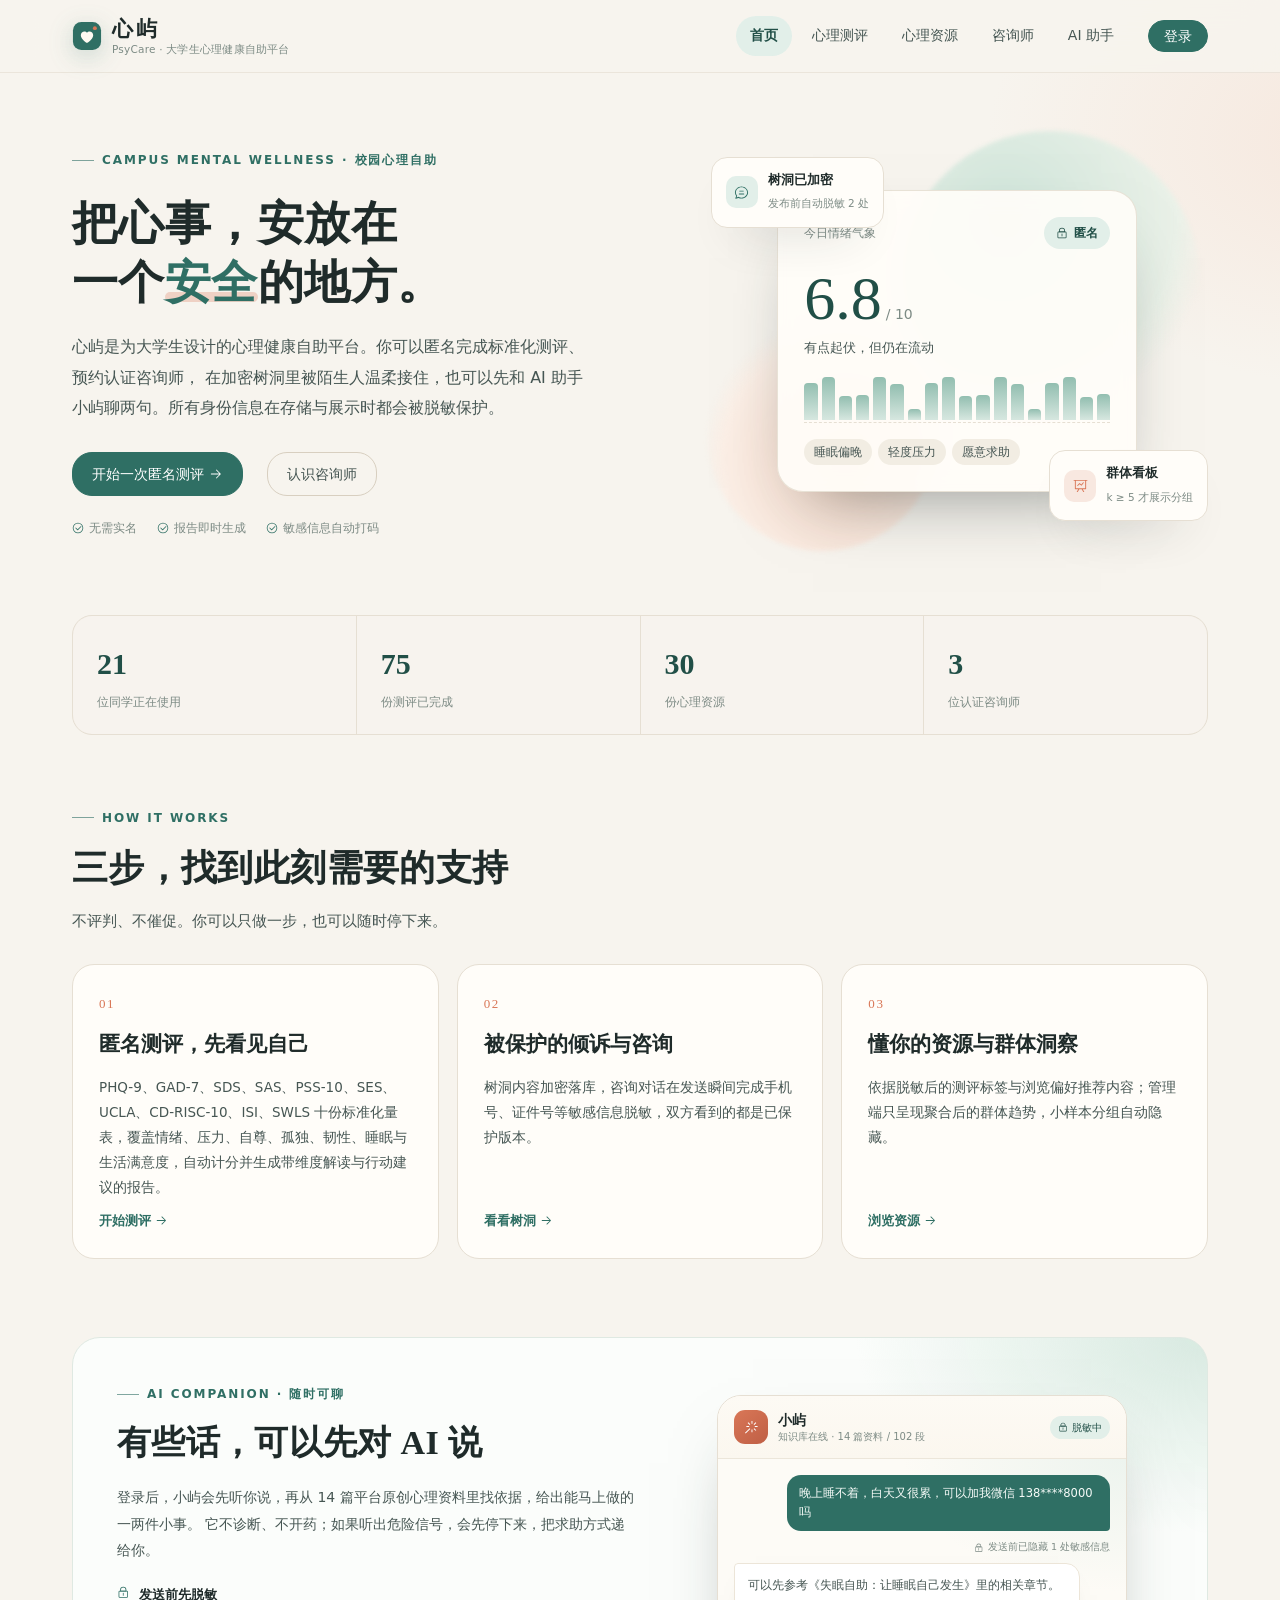
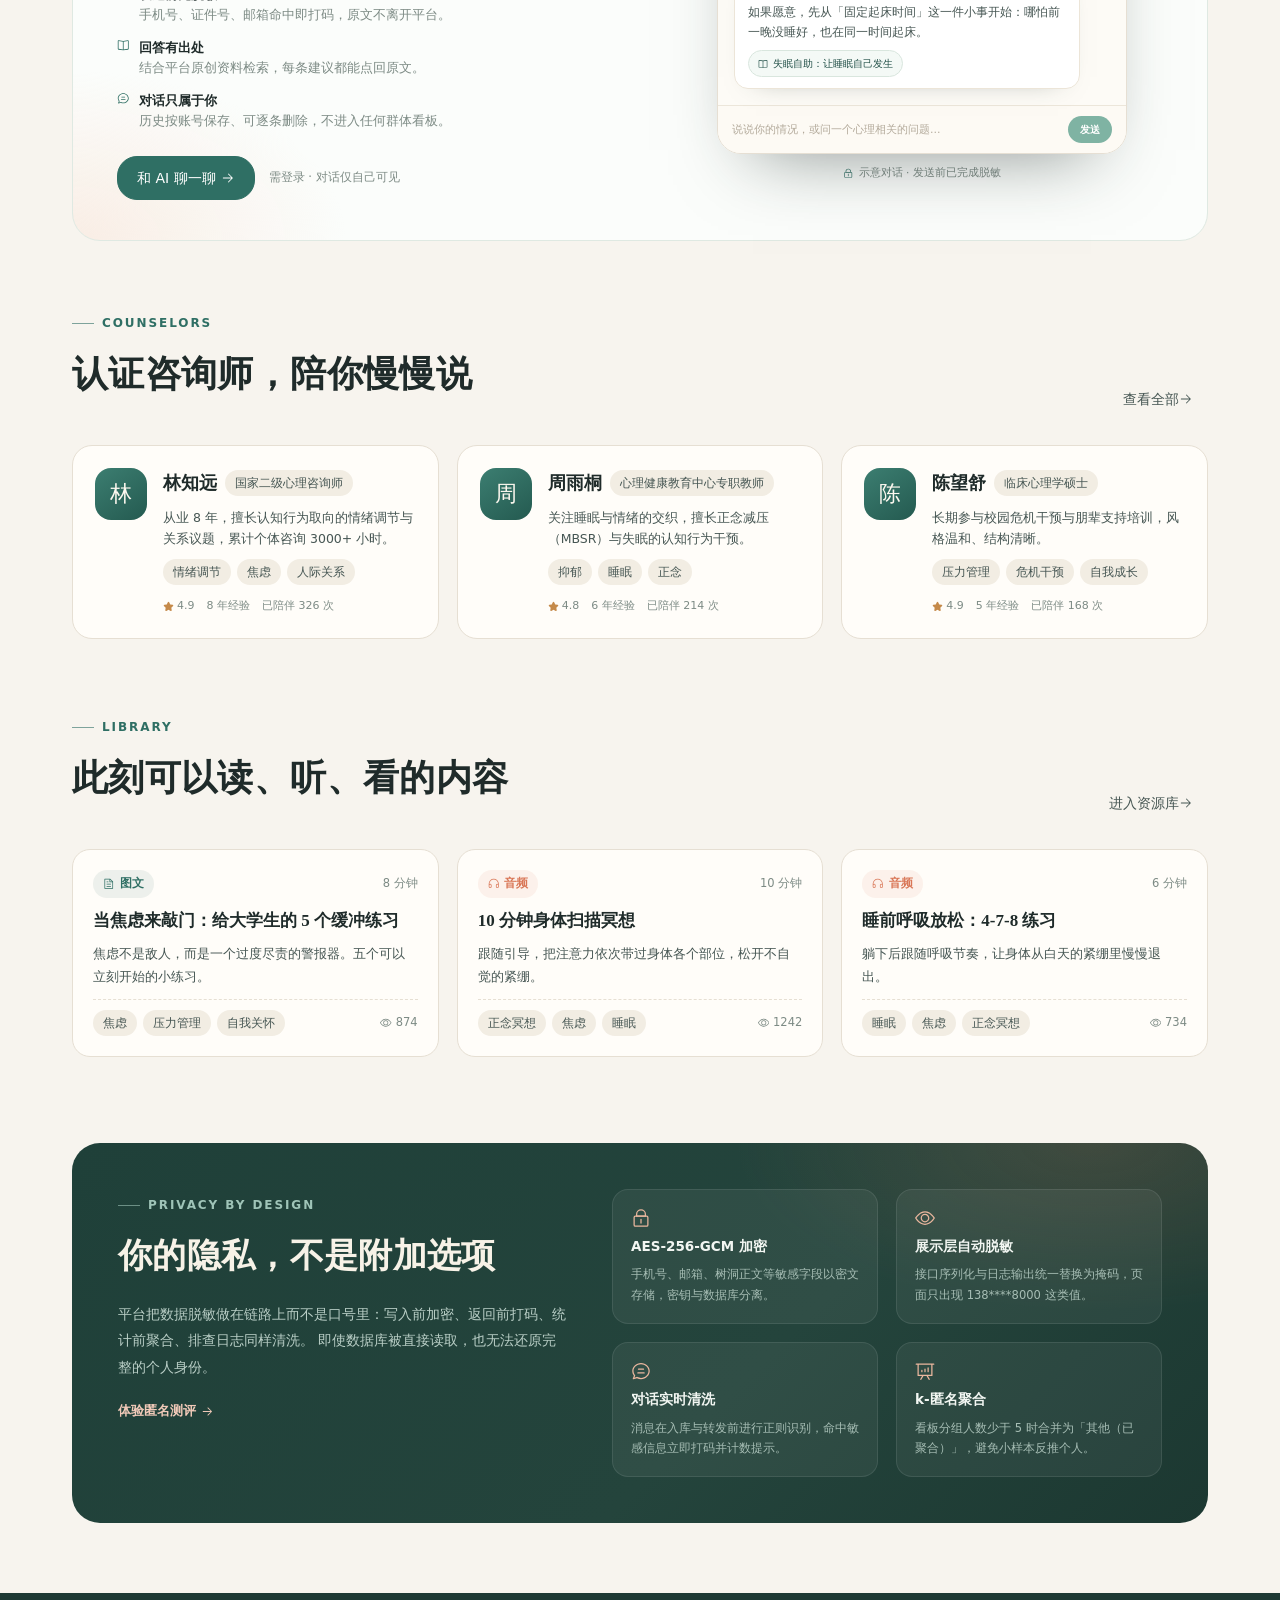
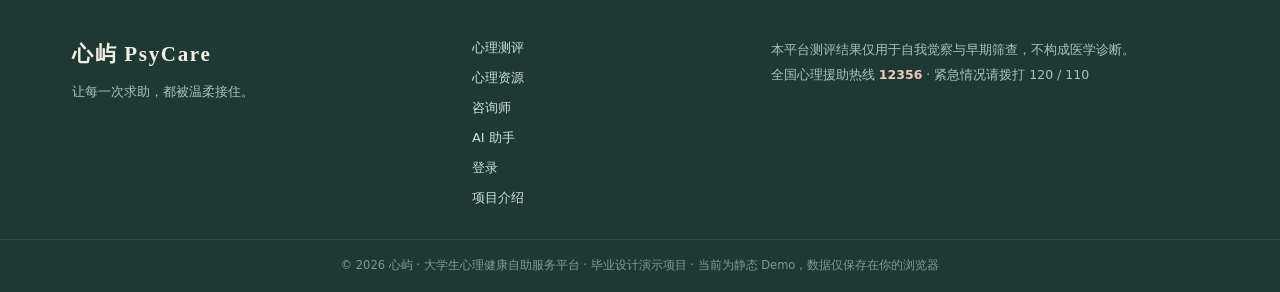
==== commit cdd9fefc: "feat: 首页上线可交互 Demo，项目介绍迁到 /about/ - 根路径改为 Vue 构建的静态 Demo，测评、树洞、预约对话与管理端均可操作 - 数据落在 localStorage，AI 与" ====
--- a/index.html
+++ b/index.html
@@ -1,1391 +1,17 @@
 <!doctype html>
 <html lang="zh-CN">
-<head>
-  <meta charset="utf-8">
-  <meta name="viewport" content="width=device-width, initial-scale=1">
-  <title>心屿 PsyCare · 融合数据脱敏的高校心理健康自助平台</title>
-  <meta name="description" content="心屿 PsyCare 是一个面向高校学生的心理健康自助平台：匿名测评、在线咨询、匿名树洞、资源推荐与群体看板，隐私保护贯穿全链路；AI 助手先脱敏、再检索、后生成。">
-  <meta name="theme-color" content="#f3efe4">
-  <meta property="og:title" content="心屿 PsyCare · 高校心理健康自助平台">
-  <meta property="og:description" content="把心事，安放在一个安全的地方。10 套量表、先脱敏的 AI 助手与 k-匿名看板。">
-  <meta property="og:type" content="website">
-  <link rel="icon" href="data:image/svg+xml,%3Csvg xmlns='http://www.w3.org/2000/svg' viewBox='0 0 64 64'%3E%3Crect width='64' height='64' rx='16' fill='%2317251f'/%3E%3Ctext x='32' y='45' text-anchor='middle' font-size='34' font-family='STSong,SimSun,serif' fill='%23f3efe4'%3E%E5%B1%BF%3C/text%3E%3C/svg%3E">
-  <script>document.documentElement.classList.add('js')</script>
-  <style>
-    :root {
-      --paper: #f3efe4;
-      --paper-deep: #e9e2d2;
-      --card: #fbf9f3;
-      --ink: #17251f;
-      --muted: #68736c;
-      --line: rgba(23, 37, 31, .14);
-      --line-strong: rgba(23, 37, 31, .26);
-      --teal: #2f6f64;
-      --teal-deep: #17332b;
-      --teal-soft: #dcebe4;
-      --coral: #c7684a;
-      --serif: "Songti SC", "Noto Serif SC", "Source Han Serif SC", STSong, SimSun, serif;
-      --sans: "Inter", -apple-system, BlinkMacSystemFont, "Segoe UI", "PingFang SC", "Microsoft YaHei", sans-serif;
-      --mono: "SFMono-Regular", Consolas, "Liberation Mono", Menlo, monospace;
-      --max: 1180px;
-    }
-
-    * { box-sizing: border-box; }
-
-    html {
-      scroll-behavior: smooth;
-      -webkit-text-size-adjust: 100%;
-    }
-
-    body {
-      margin: 0;
-      color: var(--ink);
-      background:
-        radial-gradient(ellipse at 6% -4%, rgba(47, 111, 100, .13), transparent 46%),
-        radial-gradient(ellipse at 98% 10%, rgba(199, 104, 74, .09), transparent 40%),
-        var(--paper);
-      font-family: var(--sans);
-      font-size: 16px;
-      line-height: 1.7;
-      -webkit-font-smoothing: antialiased;
-    }
-
-    ::selection { background: var(--teal); color: var(--card); }
-
-    a { color: inherit; text-decoration: none; }
-    img { display: block; max-width: 100%; }
-    h1, h2, h3, h4, p, ul, dl, dd, figure { margin: 0; }
-    ul { padding: 0; list-style: none; }
-
-    .skip {
-      position: fixed;
-      left: 16px;
-      top: -60px;
-      z-index: 100;
-      padding: 10px 16px;
-      border-radius: 999px;
-      background: var(--ink);
-      color: var(--card);
-      transition: top .2s ease;
-    }
-    .skip:focus { top: 16px; }
-
-    .wrap {
-      width: min(var(--max), calc(100% - 48px));
-      margin: 0 auto;
-    }
-
-    .mono {
-      font-family: var(--mono);
-      font-size: 10px;
-      letter-spacing: .13em;
-      text-transform: uppercase;
-    }
-
-    /* ---------- header ---------- */
-
-    .site-head {
-      position: sticky;
-      top: 0;
-      z-index: 30;
-      border-bottom: 1px solid var(--line);
-      background: rgba(243, 239, 228, .84);
-      backdrop-filter: blur(18px);
-      transition: box-shadow .25s ease;
-    }
-    .site-head.is-scrolled { box-shadow: 0 12px 30px -26px rgba(23, 37, 31, .6); }
-
-    .head-inner {
-      min-height: 72px;
-      display: flex;
-      align-items: center;
-      gap: 28px;
-    }
-
-    .brand {
-      display: inline-flex;
-      align-items: center;
-      gap: 12px;
-      font-weight: 650;
-      letter-spacing: -.02em;
-      white-space: nowrap;
-    }
-
-    .brand-mark {
-      width: 34px;
-      height: 34px;
-      display: grid;
-      place-items: center;
-      border-radius: 10px;
-      background: var(--ink);
-      color: var(--paper);
-      font-family: var(--serif);
-      font-size: 19px;
-      line-height: 1;
-    }
-
-    .brand small {
-      display: block;
-      margin-top: -3px;
-      color: var(--muted);
-      font-family: var(--mono);
-      font-size: 9px;
-      font-weight: 400;
-      letter-spacing: .14em;
-      text-transform: uppercase;
-    }
-
-    .head-nav {
-      display: flex;
-      align-items: center;
-      gap: 24px;
-      margin-left: auto;
-      font-size: 14px;
-    }
-
-    .head-nav a {
-      position: relative;
-      color: var(--muted);
-      white-space: nowrap;
-      transition: color .2s ease;
-    }
-    .head-nav a::after {
-      content: "";
-      position: absolute;
-      left: 0;
-      bottom: -5px;
-      width: 0;
-      height: 1px;
-      background: var(--teal);
-      transition: width .25s ease;
-    }
-    .head-nav a:hover { color: var(--ink); }
-    .head-nav a:hover::after { width: 100%; }
-
-    .head-actions { display: flex; align-items: center; gap: 10px; }
-
-    /* ---------- buttons ---------- */
-
-    .btn {
-      display: inline-flex;
-      align-items: center;
-      justify-content: center;
-      gap: 9px;
-      min-height: 48px;
-      padding: 0 22px;
-      border: 1px solid var(--ink);
-      border-radius: 999px;
-      background: var(--ink);
-      color: var(--card);
-      font-size: 14px;
-      white-space: nowrap;
-      transition: transform .2s ease, background .2s ease, color .2s ease;
-    }
-    .btn:hover { transform: translateY(-2px); }
-    .btn--ghost {
-      background: transparent;
-      border-color: var(--line-strong);
-      color: var(--ink);
-    }
-    .btn--ghost:hover { background: rgba(23, 37, 31, .05); }
-    .btn--sm { min-height: 38px; padding: 0 16px; font-size: 13px; }
-
-    /* ---------- hero ---------- */
-
-    .hero { padding: 76px 0 52px; }
-
-    .hero-grid {
-      display: grid;
-      grid-template-columns: minmax(0, 1.02fr) minmax(0, .98fr);
-      gap: 52px;
-      align-items: center;
-    }
-
-    .eyebrow {
-      display: inline-flex;
-      align-items: center;
-      gap: 10px;
-      margin-bottom: 20px;
-      color: var(--teal);
-      font-family: var(--mono);
-      font-size: 11px;
-      letter-spacing: .14em;
-      text-transform: uppercase;
-    }
-    .eyebrow::before {
-      content: "";
-      width: 26px;
-      height: 1px;
-      background: currentColor;
-    }
-
-    .hero h1 {
-      font-family: var(--serif);
-      font-size: clamp(40px, 5.6vw, 78px);
-      font-weight: 500;
-      line-height: 1.06;
-      letter-spacing: -.05em;
-    }
-    .hero h1 em { color: var(--teal); font-style: normal; }
-
-    .hero-lead {
-      max-width: 560px;
-      margin-top: 26px;
-      color: var(--muted);
-      font-size: 16.5px;
-      line-height: 1.95;
-    }
-
-    .hero-actions {
-      display: flex;
-      flex-wrap: wrap;
-      gap: 12px;
-      margin-top: 30px;
-    }
-
-    .hero-note {
-      display: flex;
-      align-items: center;
-      gap: 8px;
-      margin-top: 20px;
-      color: var(--muted);
-      font-family: var(--mono);
-      font-size: 10px;
-      letter-spacing: .08em;
-      text-transform: uppercase;
-    }
-    .hero-note::before {
-      content: "";
-      width: 5px;
-      height: 5px;
-      border-radius: 50%;
-      background: var(--coral);
-      flex: none;
-    }
-
-    .hero-meta {
-      display: flex;
-      flex-wrap: wrap;
-      gap: 6px 18px;
-      margin-top: 30px;
-      color: var(--muted);
-      font-family: var(--mono);
-      font-size: 10px;
-      letter-spacing: .1em;
-      text-transform: uppercase;
-    }
-
-    .hero-visual { position: relative; }
-
-    .browser {
-      border: 1px solid var(--line);
-      border-radius: 18px;
-      background: var(--card);
-      overflow: hidden;
-      box-shadow: 0 46px 90px -56px rgba(23, 37, 31, .55);
-      transform: rotate(-.7deg);
-    }
-
-    .browser-bar {
-      display: flex;
-      align-items: center;
-      gap: 6px;
-      height: 34px;
-      padding: 0 13px;
-      border-bottom: 1px solid var(--line);
-      background: rgba(255, 255, 255, .55);
-    }
-    .browser-bar i {
-      width: 8px;
-      height: 8px;
-      border-radius: 50%;
-      background: var(--line-strong);
-    }
-    .browser-bar i:first-child { background: rgba(199, 104, 74, .55); }
-    .browser-bar span {
-      margin-left: 8px;
-      color: var(--muted);
-      font-family: var(--mono);
-      font-size: 10px;
-      letter-spacing: .06em;
-    }
-
-    .browser img {
-      width: 100%;
-      height: auto;
-      aspect-ratio: 4 / 3.2;
-      object-fit: cover;
-      object-position: top center;
-    }
-
-    .hero-badge {
-      position: absolute;
-      left: -10px;
-      bottom: 18px;
-      display: inline-flex;
-      align-items: center;
-      gap: 8px;
-      padding: 9px 14px;
-      border: 1px solid var(--line);
-      border-radius: 999px;
-      background: var(--card);
-      color: var(--muted);
-      font-family: var(--mono);
-      font-size: 10px;
-      letter-spacing: .06em;
-      box-shadow: 0 18px 36px -26px rgba(23, 37, 31, .5);
-    }
-    .hero-badge::before {
-      content: "";
-      width: 6px;
-      height: 6px;
-      border-radius: 50%;
-      background: var(--teal);
-    }
-
-    /* ---------- stats strip ---------- */
-
-    .strip {
-      border-top: 1px solid var(--line);
-      border-bottom: 1px solid var(--line);
-      background: rgba(251, 249, 243, .55);
-    }
-
-    .strip-inner {
-      display: grid;
-      grid-template-columns: repeat(4, minmax(0, 1fr));
-    }
-
-    .stat {
-      display: flex;
-      flex-direction: column;
-      gap: 4px;
-      padding: 26px 0;
-    }
-    .stat + .stat {
-      padding-left: 28px;
-      border-left: 1px solid var(--line);
-    }
-    .stat b {
-      font-family: var(--serif);
-      font-size: 38px;
-      font-weight: 500;
-      line-height: 1.05;
-      letter-spacing: -.04em;
-    }
-    .stat span { color: var(--muted); font-size: 12.5px; }
-
-    /* ---------- sections ---------- */
-
-    .section { padding: 96px 0 0; }
-
-    section[id], .band[id] { scroll-margin-top: 92px; }
-
-    .sec-head {
-      display: grid;
-      grid-template-columns: minmax(0, .92fr) minmax(0, 1.08fr);
-      gap: 32px;
-      align-items: end;
-      margin-bottom: 38px;
-    }
-
-    .sec-head h2 {
-      font-family: var(--serif);
-      font-size: clamp(32px, 4vw, 52px);
-      font-weight: 500;
-      line-height: 1.1;
-      letter-spacing: -.04em;
-    }
-
-    .sec-head h2 small {
-      display: block;
-      margin-bottom: 14px;
-      color: var(--teal);
-      font-family: var(--mono);
-      font-size: 10px;
-      font-weight: 400;
-      letter-spacing: .16em;
-      text-transform: uppercase;
-    }
-
-    .sec-lead {
-      max-width: 640px;
-      color: var(--muted);
-      font-size: 15.5px;
-      line-height: 1.9;
-    }
-
-    /* ---------- features ---------- */
-
-    .features {
-      display: grid;
-      grid-template-columns: repeat(3, minmax(0, 1fr));
-      gap: 18px;
-    }
-
-    .feature {
-      display: flex;
-      flex-direction: column;
-      gap: 12px;
-      padding: 28px;
-      border: 1px solid var(--line);
-      border-radius: 22px;
-      background: var(--card);
-    }
-    .feature--wide { grid-column: span 2; }
-    .feature--full {
-      grid-column: 1 / -1;
-      flex-direction: row;
-      align-items: center;
-      gap: 28px;
-    }
-    .feature--full .feature-body { flex: 1 1 auto; }
-    .feature--full .feature-aside { flex: 0 0 auto; }
-
-    .feature-index {
-      color: var(--teal);
-      font-family: var(--mono);
-      font-size: 10px;
-      letter-spacing: .12em;
-    }
-
-    .feature h3 {
-      font-family: var(--serif);
-      font-size: 23px;
-      font-weight: 500;
-      line-height: 1.25;
-      letter-spacing: -.02em;
-    }
-
-    .feature p {
-      color: var(--muted);
-      font-size: 14px;
-      line-height: 1.85;
-    }
-
-    .feature ul { display: grid; gap: 8px; margin-top: 2px; }
-    .feature li {
-      position: relative;
-      padding-left: 16px;
-      color: var(--muted);
-      font-size: 13.5px;
-      line-height: 1.75;
-    }
-    .feature li::before {
-      content: "";
-      position: absolute;
-      left: 0;
-      top: 9px;
-      width: 5px;
-      height: 5px;
-      border-radius: 50%;
-      background: var(--teal);
-    }
-
-    .flow {
-      display: flex;
-      flex-wrap: wrap;
-      gap: 6px;
-      margin-top: auto;
-      padding-top: 4px;
-    }
-    .flow span {
-      padding: 5px 9px;
-      border: 1px solid var(--line);
-      border-radius: 999px;
-      color: var(--muted);
-      font-family: var(--mono);
-      font-size: 10px;
-      letter-spacing: .06em;
-    }
-
-    .tags { display: flex; flex-wrap: wrap; gap: 6px; }
-    .tag {
-      padding: 5px 10px;
-      border-radius: 999px;
-      background: rgba(47, 111, 100, .09);
-      color: var(--teal-deep);
-      font-family: var(--mono);
-      font-size: 10.5px;
-      letter-spacing: .04em;
-    }
-
-    /* ---------- views ---------- */
-
-    .gal {
-      display: grid;
-      grid-template-columns: repeat(3, minmax(0, 1fr));
-      gap: 18px;
-    }
-
-    .shot {
-      border: 1px solid var(--line);
-      border-radius: 18px;
-      background: var(--card);
-      overflow: hidden;
-      box-shadow: 0 26px 50px -40px rgba(23, 37, 31, .45);
-    }
-    .shot img {
-      width: 100%;
-      height: auto;
-      aspect-ratio: 4 / 3;
-      object-fit: cover;
-      object-position: top center;
-    }
-
-    figcaption {
-      display: flex;
-      flex-direction: column;
-      gap: 4px;
-      margin-top: 12px;
-    }
-    figcaption b { font-size: 14px; font-weight: 600; }
-    figcaption span { color: var(--muted); font-size: 13px; line-height: 1.7; }
-
-    /* ---------- scales ---------- */
-
-    .scales {
-      display: grid;
-      grid-template-columns: repeat(5, minmax(0, 1fr));
-      gap: 1px;
-      border: 1px solid var(--line);
-      border-radius: 20px;
-      background: var(--line);
-      overflow: hidden;
-    }
-
-    .scale {
-      display: flex;
-      flex-direction: column;
-      gap: 5px;
-      min-height: 152px;
-      padding: 22px 18px;
-      background: var(--card);
-    }
-    .scale b {
-      font-family: var(--serif);
-      font-size: 20px;
-      font-weight: 500;
-      letter-spacing: -.01em;
-    }
-    .scale .scale-topic { color: var(--teal); font-size: 12.5px; }
-    .scale em {
-      color: var(--muted);
-      font-family: var(--mono);
-      font-size: 10px;
-      font-style: normal;
-      letter-spacing: .08em;
-    }
-    .scale p {
-      margin-top: auto;
-      padding-top: 8px;
-      color: var(--muted);
-      font-size: 12px;
-      line-height: 1.65;
-    }
-
-    .callout {
-      display: flex;
-      gap: 10px;
-      margin-top: 18px;
-      padding: 16px 20px;
-      border: 1px dashed var(--line-strong);
-      border-radius: 16px;
-      color: var(--muted);
-      font-size: 13.5px;
-      line-height: 1.8;
-    }
-    .callout b { color: var(--ink); font-weight: 600; }
-
-    /* ---------- privacy band ---------- */
-
-    .band {
-      margin-top: 96px;
-      padding: 84px 0;
-      background: var(--teal-deep);
-      color: #f2eee2;
-    }
-    .band .sec-head h2 { color: #f7f3e8; }
-    .band .sec-head h2 small { color: #8fb7a9; }
-    .band .sec-lead { color: rgba(242, 238, 226, .72); }
-
-    .steps {
-      display: grid;
-      grid-template-columns: repeat(4, minmax(0, 1fr));
-      gap: 24px;
-    }
-
-    .step {
-      padding-top: 18px;
-      border-top: 1px solid rgba(242, 238, 226, .22);
-    }
-    .step em {
-      color: #8fb7a9;
-      font-family: var(--mono);
-      font-size: 11px;
-      font-style: normal;
-      letter-spacing: .1em;
-    }
-    .step h3 {
-      margin: 10px 0 8px;
-      font-family: var(--serif);
-      font-size: 21px;
-      font-weight: 500;
-      letter-spacing: -.01em;
-    }
-    .step p { color: rgba(242, 238, 226, .7); font-size: 13.5px; line-height: 1.8; }
-
-    .band-note {
-      margin-top: 34px;
-      padding-top: 20px;
-      border-top: 1px dashed rgba(242, 238, 226, .25);
-      color: rgba(242, 238, 226, .62);
-      font-size: 13px;
-      line-height: 1.8;
-    }
-
-    /* ---------- architecture ---------- */
-
-    .arch {
-      display: grid;
-      grid-template-columns: minmax(0, 1.02fr) minmax(0, .98fr);
-      gap: 46px;
-      align-items: start;
-    }
-
-    .layer {
-      display: flex;
-      align-items: center;
-      justify-content: space-between;
-      gap: 12px;
-      padding: 15px 18px;
-      border: 1px solid var(--line);
-      border-radius: 16px;
-      background: var(--card);
-    }
-    .layer b { display: block; font-size: 14px; font-weight: 600; }
-    .layer small { display: block; margin-top: 3px; color: var(--muted); font-size: 12px; line-height: 1.5; }
-    .layer .mono { flex: none; color: var(--teal); white-space: nowrap; }
-    .layer--main {
-      border-color: rgba(47, 111, 100, .34);
-      background: linear-gradient(120deg, rgba(47, 111, 100, .09), transparent 72%), var(--card);
-    }
-    .layer--dark {
-      border-color: transparent;
-      background: var(--ink);
-      color: var(--paper);
-    }
-    .layer--dark small { color: rgba(243, 239, 228, .68); }
-    .layer--dark .mono { color: #9fc4b6; }
-
-    .arrow {
-      display: flex;
-      align-items: flex-start;
-      gap: 8px;
-      padding: 9px 0 9px 18px;
-      color: var(--muted);
-      font-family: var(--mono);
-      font-size: 10px;
-      letter-spacing: .06em;
-      text-transform: uppercase;
-    }
-    .arrow span { padding-left: 10px; border-left: 1px dashed var(--line-strong); }
-
-    .arch-notes { display: grid; gap: 16px; }
-    .arch-note { padding-left: 16px; border-left: 2px solid rgba(47, 111, 100, .3); }
-    .arch-note b { display: block; margin-bottom: 3px; font-size: 14px; }
-    .arch-note p { color: var(--muted); font-size: 13.5px; line-height: 1.8; }
-
-    .events { display: flex; flex-wrap: wrap; gap: 6px; margin-top: 8px; }
-    .events code {
-      padding: 4px 8px;
-      border-radius: 6px;
-      background: rgba(47, 111, 100, .1);
-      color: var(--teal-deep);
-      font-family: var(--mono);
-      font-size: 10.5px;
-    }
-
-    .notes {
-      display: grid;
-      grid-template-columns: repeat(3, minmax(0, 1fr));
-      gap: 18px;
-      margin-top: 44px;
-    }
-
-    .note-card {
-      padding: 26px;
-      border: 1px solid var(--line);
-      border-radius: 20px;
-      background: rgba(255, 255, 255, .4);
-    }
-    .note-card em {
-      color: rgba(47, 111, 100, .45);
-      font-family: var(--serif);
-      font-size: 30px;
-      font-style: normal;
-      line-height: 1;
-    }
-    .note-card h3 {
-      margin: 10px 0 8px;
-      font-family: var(--serif);
-      font-size: 20px;
-      font-weight: 500;
-    }
-    .note-card p { color: var(--muted); font-size: 13.5px; line-height: 1.8; }
-
-    /* ---------- run ---------- */
-
-    .run {
-      display: grid;
-      grid-template-columns: minmax(0, 1.1fr) minmax(0, .9fr);
-      gap: 34px;
-      align-items: start;
-    }
-
-    .code {
-      border-radius: 18px;
-      background: #16241f;
-      color: #e9e6d8;
-      padding: 24px;
-      overflow-x: auto;
-      box-shadow: 0 34px 64px -44px rgba(23, 37, 31, .7);
-    }
-    .code pre { margin: 0; }
-    .code code {
-      font-family: var(--mono);
-      font-size: 12.5px;
-      line-height: 1.95;
-      white-space: pre;
-    }
-    .code .c { color: #7f9a8f; }
-
-    .run-side { display: grid; gap: 14px; }
-    .run-item {
-      display: grid;
-      grid-template-columns: 88px minmax(0, 1fr);
-      gap: 14px;
-      padding-bottom: 14px;
-      border-bottom: 1px dashed var(--line);
-    }
-    .run-item:last-child { border-bottom: 0; padding-bottom: 0; }
-    .run-item dt {
-      color: var(--teal);
-      font-family: var(--mono);
-      font-size: 10px;
-      letter-spacing: .08em;
-      text-transform: uppercase;
-    }
-    .run-item dd { color: var(--muted); font-size: 13.5px; line-height: 1.8; }
-
-    /* ---------- author ---------- */
-
-    .author {
-      display: grid;
-      grid-template-columns: 88px minmax(0, 1fr) auto;
-      gap: 26px;
-      align-items: center;
-      margin-top: 96px;
-      padding: 34px;
-      border: 1px solid var(--line);
-      border-radius: 26px;
-      background: var(--card);
-    }
-    .author-mark {
-      width: 84px;
-      height: 84px;
-      display: grid;
-      place-items: center;
-      border-radius: 24px;
-      background: var(--ink);
-      color: var(--paper);
-      font-family: var(--serif);
-      font-size: 40px;
-      line-height: 1;
-    }
-    .author h2 {
-      margin-bottom: 8px;
-      font-family: var(--serif);
-      font-size: 24px;
-      font-weight: 500;
-      letter-spacing: -.02em;
-    }
-    .author p { max-width: 620px; color: var(--muted); font-size: 14px; line-height: 1.9; }
-    .author-links { display: flex; flex-direction: column; gap: 10px; align-items: flex-start; }
-
-    /* ---------- footer ---------- */
-
-    .site-foot {
-      display: flex;
-      flex-wrap: wrap;
-      justify-content: space-between;
-      gap: 10px;
-      margin-top: 44px;
-      padding: 30px 0 42px;
-      border-top: 1px solid var(--line);
-      color: var(--muted);
-      font-family: var(--mono);
-      font-size: 10px;
-      letter-spacing: .06em;
-      line-height: 1.9;
-      text-transform: uppercase;
-    }
-
-    /* ---------- motion ---------- */
-
-    .js .reveal { opacity: 0; transform: translateY(16px); transition: opacity .6s ease, transform .6s ease; }
-    .js .reveal.is-visible { opacity: 1; transform: none; }
-
-    :focus-visible {
-      outline: 2px solid var(--teal);
-      outline-offset: 3px;
-      border-radius: 4px;
-    }
-
-    /* ---------- responsive ---------- */
-
-    @media (max-width: 1080px) {
-      .features { grid-template-columns: repeat(2, minmax(0, 1fr)); }
-      .feature--wide { grid-column: span 2; }
-      .feature--full { grid-column: span 2; }
-      .scales { grid-template-columns: repeat(3, minmax(0, 1fr)); }
-      .notes { grid-template-columns: 1fr; }
-      .gal { grid-template-columns: 1fr 1fr; }
-      .gal figure:first-child { grid-column: span 2; }
-    }
-
-    @media (max-width: 980px) {
-      .hero { padding-top: 60px; }
-      .hero-grid { grid-template-columns: 1fr; gap: 44px; }
-      .hero-visual { max-width: 640px; }
-      .sec-head { grid-template-columns: 1fr; gap: 16px; align-items: start; }
-      .arch { grid-template-columns: 1fr; gap: 34px; }
-      .run { grid-template-columns: 1fr; gap: 26px; }
-      .steps { grid-template-columns: 1fr 1fr; gap: 26px 24px; }
-      .author { grid-template-columns: 84px minmax(0, 1fr); }
-      .author-links { grid-column: 1 / -1; flex-direction: row; flex-wrap: wrap; }
-    }
-
-    @media (max-width: 860px) {
-      .head-inner {
-        flex-wrap: wrap;
-        padding: 10px 0;
-        row-gap: 4px;
-      }
-      .head-nav {
-        order: 3;
-        width: 100%;
-        margin-left: 0;
-        gap: 18px;
-        padding-bottom: 2px;
-        overflow-x: auto;
-        scrollbar-width: none;
-      }
-      .head-nav::-webkit-scrollbar { display: none; }
-      .head-actions { margin-left: auto; }
-    }
-
-    @media (max-width: 720px) {
-      .wrap { width: calc(100% - 32px); }
-      .brand small { display: none; }
-      .head-inner { min-height: 60px; }
-      .hero { padding-top: 46px; }
-      section[id], .band[id] { scroll-margin-top: 112px; }
-      .hero h1 { font-size: clamp(36px, 11.6vw, 58px); }
-      .hero-lead { font-size: 15px; margin-top: 20px; }
-      .hero-actions .btn { flex: 1; min-width: 140px; }
-      .hero-meta { margin-top: 22px; }
-      .hero-badge { left: 8px; bottom: 12px; }
-      .strip-inner { grid-template-columns: 1fr 1fr; }
-      .stat { padding: 20px 0; }
-      .stat + .stat { padding-left: 0; border-left: 0; }
-      .stat:nth-child(even) { padding-left: 18px; border-left: 1px solid var(--line); }
-      .stat:nth-child(n + 3) { border-top: 1px solid var(--line); }
-      .stat b { font-size: 30px; }
-      .section { padding-top: 72px; }
-      .features { grid-template-columns: 1fr; }
-      .feature--wide, .feature--full { grid-column: auto; }
-      .feature--full { flex-direction: column; align-items: flex-start; gap: 18px; }
-      .feature { padding: 24px; }
-      .gal { grid-template-columns: 1fr; }
-      .gal figure:first-child { grid-column: auto; }
-      .scales { grid-template-columns: 1fr 1fr; }
-      .scale { min-height: 136px; padding: 18px 14px; }
-      .band { margin-top: 72px; padding: 62px 0; }
-      .steps { grid-template-columns: 1fr; gap: 22px; }
-      .arch { gap: 28px; }
-      .layer { align-items: flex-start; }
-      .notes { margin-top: 34px; }
-      .author { margin-top: 72px; padding: 24px; grid-template-columns: 1fr; gap: 18px; }
-      .author-mark { width: 64px; height: 64px; border-radius: 18px; font-size: 30px; }
-      .site-foot { margin-top: 34px; }
-    }
-
-    @media (max-width: 380px) {
-      .head-nav { gap: 14px; font-size: 13px; }
-      .btn--sm { padding: 0 14px; }
-      .code { padding: 18px; }
-      .scales { grid-template-columns: 1fr; }
-    }
-
-    @media (prefers-reduced-motion: reduce) {
-      html { scroll-behavior: auto; }
-      *, *::before, *::after {
-        animation-duration: .001ms !important;
-        animation-iteration-count: 1 !important;
-        transition-duration: .001ms !important;
-      }
-      .js .reveal { opacity: 1; transform: none; }
-    }
-  </style>
-</head>
-<body>
-  <a class="skip" href="#main">跳到主要内容</a>
-
-  <header class="site-head">
-    <div class="wrap head-inner">
-      <a class="brand" href="#top" aria-label="心屿 PsyCare 首页">
-        <span class="brand-mark">屿</span>
-        <span>
-          心屿 PsyCare
-          <small>Mental health platform</small>
-        </span>
-      </a>
-      <nav class="head-nav" aria-label="主导航">
-        <a href="#features">功能</a>
-        <a href="#views">界面</a>
-        <a href="#scales">量表</a>
-        <a href="#privacy">隐私</a>
-        <a href="#arch">架构</a>
-        <a href="#author">作者</a>
-      </nav>
-      <div class="head-actions">
-        <a class="btn btn--ghost btn--sm" href="../me/">作者主页</a>
-      </div>
-    </div>
-  </header>
-
-  <main id="main">
-    <section class="hero wrap" id="top">
-      <div class="hero-grid">
-        <div>
-          <p class="eyebrow">毕业设计 · 高校心理健康自助平台</p>
-          <h1>把心事，<br>安放在<br><em>安全的地方</em>。</h1>
-          <p class="hero-lead">
-            心屿是一个面向高校学生的心理自助平台。匿名测评、在线咨询、树洞倾诉、资源推荐与群体看板被放进同一条隐私链路：
-            敏感字段加密落库，自由文本在保存前清洗，统计结果按 k-匿名聚合。AI 助手先脱敏、再检索、后生成。
-          </p>
-          <div class="hero-actions">
-            <a class="btn" href="#features">看看它怎么工作</a>
-            <a class="btn btn--ghost" href="#privacy">隐私链路</a>
-          </div>
-          <p class="hero-note">静态展示页 · 平台需本地运行 · 不含真实用户数据</p>
-          <p class="hero-meta">
-            <span>SPRING BOOT 3.3.5</span>
-            <span>VUE 3</span>
-            <span>MYSQL 8</span>
-            <span>BGE-M3 + MILVUS</span>
-          </p>
-        </div>
-        <div class="hero-visual">
-          <div class="browser">
-            <div class="browser-bar" aria-hidden="true">
-              <i></i><i></i><i></i>
-              <span>psycare.local / landing</span>
-            </div>
-            <img src="assets/psycare-home.webp" width="1400" height="1652" alt="心屿 PsyCare 公共门户首页截图" fetchpriority="high">
-          </div>
-          <span class="hero-badge">本地演示环境截图</span>
-        </div>
-      </div>
-    </section>
-
-    <div class="strip">
-      <div class="wrap strip-inner">
-        <div class="stat"><b>10</b><span>套标准化量表</span></div>
-        <div class="stat"><b>102</b><span>个检索切片 · 14 篇原创资料</span></div>
-        <div class="stat"><b>21</b><span>条计分边界用例</span></div>
-        <div class="stat"><b>5</b><span>人 k-匿名聚合阈值</span></div>
-      </div>
-    </div>
-
-    <section class="section wrap" id="features">
-      <div class="sec-head">
-        <h2 class="reveal"><small>01 / Features</small>一个平台，<br>四个入口</h2>
-        <p class="sec-lead reveal">
-          学生自助、匿名表达、咨询连接与群体洞察，共用同一套账号、隐私与内容体系。
-          下面这些能力都在本地跑通过，不是概念图。
-        </p>
-      </div>
-
-      <div class="features">
-        <article class="feature feature--wide reveal">
-          <span class="feature-index">01 / ASSESSMENT</span>
-          <h3>匿名测评与报告生成</h3>
-          <p>
-            10 套量表覆盖抑郁、焦虑、压力、自尊、孤独、心理韧性、睡眠与生活满意度。
-            计分器支持反向题、SDS / SAS 标准分（×1.25）与各量表特异的分级阈值，
-            提交后生成总分、维度得分、严重程度、危机提示与可执行建议。
-          </p>
-          <ul>
-            <li>匿名模式不写 user_id，只返回 AN-XXXXXXXXXX 编号，凭编号可再次打开报告。</li>
-            <li>高风险结果自动进入预警队列；学生端保留历史报告与同量表趋势图。</li>
-          </ul>
-          <div class="flow" aria-label="测评流程">
-            <span>答题</span><span>计分</span><span>分级</span><span>报告</span><span>预警</span>
-          </div>
-        </article>
-
-        <article class="feature reveal">
-          <span class="feature-index">02 / AI ASSISTANT</span>
-          <h3>先脱敏的心理助手</h3>
-          <p>
-            问题先在服务端清洗，再交给检索与生成。回答只依据平台原创资料，
-            并附上可点开的来源；危机表达不进入模型。
-          </p>
-          <div class="flow" aria-label="AI 链路">
-            <span>脱敏</span><span>混合召回</span><span>精排</span><span>流式</span>
-          </div>
-        </article>
-
-        <article class="feature reveal">
-          <span class="feature-index">03 / COUNSELING</span>
-          <h3>在线咨询</h3>
-          <p>
-            咨询师主页、方向筛选与预约，确认后开启 WebSocket 实时会话。
-            消息在发送时打码，落库与广播的都是脱敏文本；已结束的会话自动转为只读。
-          </p>
-        </article>
-
-        <article class="feature reveal">
-          <span class="feature-index">04 / TREE HOLE</span>
-          <h3>匿名树洞</h3>
-          <p>
-            发布不记录账号，正文以 AES-256-GCM 加密存储，展示前自动脱敏；
-            识别到风险表达时，附带心理援助热线提示。
-          </p>
-        </article>
-
-        <article class="feature reveal">
-          <span class="feature-index">05 / INSIGHT</span>
-          <h3>推荐与群体看板</h3>
-          <p>
-            推荐以测评标签为主、浏览历史为辅，理由对用户可见。
-            看板只出聚合值：样本少于 5 人的分组合并为「其他（已聚合）」。
-          </p>
-        </article>
-
-        <article class="feature feature--full reveal">
-          <div class="feature-body">
-            <span class="feature-index">06 / ADMIN</span>
-            <h3>咨询师与管理员端</h3>
-            <p>
-              风险预警队列、资源上下架、树洞审核、用户与角色列表（昵称、手机、邮箱均为掩码），
-              以及 AI 知识库管理：上传 Markdown、查看切片、删除资料、重建索引。上传成功即可被助手检索，无需重启服务。
-            </p>
-          </div>
-          <div class="feature-aside tags" aria-label="管理端能力">
-            <span class="tag">预警队列</span>
-            <span class="tag">内容审核</span>
-            <span class="tag">知识库</span>
-            <span class="tag">掩码视图</span>
-          </div>
-        </article>
-      </div>
-    </section>
-
-    <section class="section wrap" id="views">
-      <div class="sec-head">
-        <h2 class="reveal"><small>02 / Screens</small>界面的样子</h2>
-        <p class="sec-lead reveal">
-          截图来自本地演示环境，数据由种子程序生成，不含任何真实用户信息。
-          学生空间与公开门户是两套入口，测评、报告与重测都在登录后的空间内完成。
-        </p>
-      </div>
-
-      <div class="gal">
-        <figure class="reveal">
-          <div class="shot">
-            <img src="assets/psycare-assess.webp" width="1200" height="1944" alt="学生空间的心理测评列表：十套量表与开始测评入口" loading="lazy">
-          </div>
-          <figcaption>
-            <b>学生空间 · 心理测评</b>
-            <span>登录后从侧栏直接进入，十套量表、历史报告与重测都在同一个空间里。</span>
-          </figcaption>
-        </figure>
-        <figure class="reveal">
-          <div class="shot">
-            <img src="assets/psycare-report.webp" width="1200" height="1113" alt="测评报告页：总分、标准分、维度与建议" loading="lazy">
-          </div>
-          <figcaption>
-            <b>测评报告</b>
-            <span>总分、标准分、分维度与分级建议；风险阳性时给出求助路径。</span>
-          </figcaption>
-        </figure>
-        <figure class="reveal">
-          <div class="shot">
-            <img src="assets/psycare-assistant.webp" width="1200" height="833" alt="AI 心理助手：流式回答与参考资料来源" loading="lazy">
-          </div>
-          <figcaption>
-            <b>AI 心理助手</b>
-            <span>逐段回答、随时停止；只有真正被引用的资料才进入来源区。</span>
-          </figcaption>
-        </figure>
-      </div>
-    </section>
-
-    <section class="section wrap" id="scales">
-      <div class="sec-head">
-        <h2 class="reveal"><small>03 / Scales</small>十套量表，<br>一套计分器</h2>
-        <p class="sec-lead reveal">
-          不是把题目搬上来，而是把反向题、标准分、分级阈值和危机标记都写成可回归的规则。
-          每一次改动，都会用低分、高分与关键题阳性三类样本重新核对。
-        </p>
-      </div>
-
-      <div class="scales reveal">
-        <div class="scale"><b>PHQ-9</b><span class="scale-topic">抑郁体验</span><em>9 题</em><p>0–3 计分；第 9 题阳性直接标记危机</p></div>
-        <div class="scale"><b>GAD-7</b><span class="scale-topic">焦虑体验</span><em>7 题</em><p>0–3 计分，按总分分级</p></div>
-        <div class="scale"><b>SDS</b><span class="scale-topic">抑郁自评</span><em>20 题</em><p>10 道反向题，标准分 ×1.25</p></div>
-        <div class="scale"><b>SAS</b><span class="scale-topic">焦虑自评</span><em>20 题</em><p>5 道反向题，标准分 ×1.25</p></div>
-        <div class="scale"><b>PSS-10</b><span class="scale-topic">知觉压力</span><em>10 题</em><p>4 道反向题，按总分分级</p></div>
-        <div class="scale"><b>SES</b><span class="scale-topic">自尊</span><em>10 题</em><p>Rosenberg 量表，5 道反向题</p></div>
-        <div class="scale"><b>UCLA-3</b><span class="scale-topic">孤独感</span><em>20 题</em><p>9 道反向题，按总分分级</p></div>
-        <div class="scale"><b>CD-RISC-10</b><span class="scale-topic">心理韧性</span><em>10 题</em><p>0–4 计分，分数越高韧性越强</p></div>
-        <div class="scale"><b>ISI</b><span class="scale-topic">失眠严重程度</span><em>7 题</em><p>0–4 计分，按总分分级</p></div>
-        <div class="scale"><b>SWLS</b><span class="scale-topic">生活满意度</span><em>5 题</em><p>1–7 计分，五个条目求和</p></div>
-      </div>
-
-      <p class="callout reveal">
-        <b>怎么验证的：</b>
-        一个 Python 脚本直接调用计分接口，逐项核对总分、标准分、严重程度、风险等级与危机标记，
-        覆盖 10 套量表的 21 条边界用例；学生端的答题、报告与移动端布局另有 12 项端到端检查。
-      </p>
-    </section>
-
-    <section class="band" id="privacy">
-      <div class="wrap">
-        <div class="sec-head">
-          <h2 class="reveal"><small>04 / Privacy by design</small>隐私不是最后<br>补上的功能</h2>
-          <p class="sec-lead reveal">
-            从字段、序列化、日志到统计聚合，每一层都假设「数据会泄露一次」，
-            然后提前把损失压到最小。这是整个项目的主线，也是最难在答辩里讲清楚的部分。
-          </p>
-        </div>
-
-        <div class="steps">
-          <div class="step reveal">
-            <em>01</em>
-            <h3>采集即清洗</h3>
-            <p>手机号、身份证、银行卡与邮箱在保存前打码；运行日志再由 Logback 转换器打一次，避免从日志侧泄漏。</p>
-          </div>
-          <div class="step reveal">
-            <em>02</em>
-            <h3>字段级加密</h3>
-            <p>手机号与邮箱用 AES-256-GCM（随机 IV、密文含认证标签）落库，同时保留掩码列，列表页不接触明文。</p>
-          </div>
-          <div class="step reveal">
-            <em>03</em>
-            <h3>输出即掩码</h3>
-            <p>Jackson 自定义序列化器配合 @Sensitive，管理员看到的昵称是「望*」，接口层不返回联系方式。</p>
-          </div>
-          <div class="step reveal">
-            <em>04</em>
-            <h3>聚合后再发布</h3>
-            <p>分组人数少于 k（默认 5）合并为「其他（已聚合）」；预警列表只显示掩码昵称或匿名编号。</p>
-          </div>
-        </div>
-
-        <p class="band-note">
-          演示环境内置了默认密钥，方便本地一键运行；正式部署应通过环境变量注入 JWT_SECRET 与 APP_CRYPTO_KEY，
-          并对密钥做托管与轮换。更换加密密钥会导致历史密文无法解密，这一点也写进了文档。
-        </p>
-      </div>
-    </section>
-
-    <section class="section wrap" id="arch">
-      <div class="sec-head">
-        <h2 class="reveal"><small>05 / Architecture</small>一条先脱敏、<br>再检索的链路</h2>
-        <p class="sec-lead reveal">
-          Spring 是脱敏的可信边界：Python 服务只会收到清洗后的文本，模型看不到手机号。
-          前端气泡里的掩码只是预览，真正的判定在服务端。
-        </p>
-      </div>
-
-      <div class="arch">
-        <div class="reveal">
-          <div class="layer">
-            <div>
-              <b>浏览器</b>
-              <small>Vue 3 SPA · 公共门户 / 学生空间 / 咨询师工作台 / 管理后台</small>
-            </div>
-            <span class="mono">Vue 3</span>
-          </div>
-          <div class="arrow"><span>axios /api · WebSocket /ws</span></div>
-
-          <div class="layer layer--main">
-            <div>
-              <b>Spring Boot</b>
-              <small>JWT 鉴权 · 角色校验 · 字段加密与掩码 · SSE 代理 · MySQL 8 持久化</small>
-            </div>
-            <span class="mono">:8080</span>
-          </div>
-          <div class="arrow"><span>只传脱敏文本 · SSE 八类事件</span></div>
-
-          <div class="layer">
-            <div>
-              <b>Python · FastAPI</b>
-              <small>危机规则 → BGE-M3 混合召回 → qwen3-rerank → qwen-flash 流式</small>
-            </div>
-            <span class="mono">:8002</span>
-          </div>
-          <div class="arrow"><span>精排后取前 4 段切片</span></div>
-
-          <div class="layer layer--dark">
-            <div>
-              <b>Milvus</b>
-              <small>psy_chunks · 14 篇原创资料 / 102 个切片</small>
-            </div>
-            <span class="mono">vector</span>
-          </div>
-        </div>
-
-        <div class="arch-notes reveal">
-          <div class="arch-note">
-            <b>危机表达不进入模型</b>
-            <p>自伤 / 伤人相关表达由规则直接拦截，返回 12356、120、110 与校内求助路径，不经过检索，也不交给生成。</p>
-          </div>
-          <div class="arch-note">
-            <b>用药问题只谈沟通</b>
-            <p>不给药名、剂量、停药或换药方案，只提供如何与医生沟通、如何记录副作用。边界写在提示词里，也写在资料里。</p>
-          </div>
-          <div class="arch-note">
-            <b>流式回答也要能收尾</b>
-            <p>用户点「停下」时，已生成的部分同样保存，历史里不会出现半条空消息；网络抖动且尚未吐字时自动重试，最多 3 次。</p>
-            <div class="events" aria-label="SSE 事件">
-              <code>conversation</code><code>session</code><code>privacy</code><code>status</code>
-              <code>sources</code><code>delta</code><code>final</code><code>error</code>
-            </div>
-          </div>
-          <div class="arch-note">
-            <b>引用必须可追溯</b>
-            <p>只有回答里真正点名的 doc_id 才映射成来源；同一个 doc_id 同时用于向量库、平台资源与来源链接，改一篇资料不用改三处。</p>
-          </div>
-        </div>
-      </div>
-
-      <div class="notes">
-        <article class="note-card reveal">
-          <em>01</em>
-          <h3>计分做成数据，不是 if-else</h3>
-          <p>量表、题目、反向标记、分级阈值都存在题库里，计分器只读规则。新增量表不用改服务层代码。</p>
-        </article>
-        <article class="note-card reveal">
-          <em>02</em>
-          <h3>匿名也要能回来</h3>
-          <p>匿名测评不落 user_id，只生成随机编号。编号是唯一的找回凭据，报告与历史都不会反查身份。</p>
-        </article>
-        <article class="note-card reveal">
-          <em>03</em>
-          <h3>空数据也是数据</h3>
-          <p>看板在样本不足时不画「假趋势」：低于 k 的分组直接合并，避免小样本反推出具体的人。</p>
-        </article>
-      </div>
-    </section>
-
-    <section class="section wrap" id="run">
-      <div class="sec-head">
-        <h2 class="reveal"><small>06 / Run locally</small>在本地跑起来</h2>
-        <p class="sec-lead reveal">
-          平台不在线开放登录，这个页面只做展示。完整代码在本地仓库，按下面三步即可启动；
-          AI 助手是可选依赖，没启动时测评、咨询、树洞与看板都不受影响。
-        </p>
-      </div>
-
-      <div class="run">
-        <div class="code reveal">
-          <pre><code><span class="c"># 1) 后端：JDK 17 + MySQL 8</span>
-mvn -DskipTests package
-java -jar target/psycare-1.0.0.jar
-
-<span class="c"># 2) 前端：Node 20</span>
-cd frontend
-npm install
-npm run dev
-<span class="c"># → http://localhost:5173</span>
-
-<span class="c"># 3) AI 助手（可选）</span>
-<span class="c">#    另起独立的 FastAPI 检索服务，端口 8002</span></code></pre>
-        </div>
-
-        <dl class="run-side reveal">
-          <div class="run-item">
-            <dt>Database</dt>
-            <dd>连接串带 createDatabaseIfNotExist，首次启动自动建表；种子程序写入演示数据，量表库幂等补齐。</dd>
-          </div>
-          <div class="run-item">
-            <dt>Accounts</dt>
-            <dd>学生、咨询师、管理员三类演示账号，角色权限由 JWT + BCrypt 控制，学生只能读自己的报告与会话。</dd>
-          </div>
-          <div class="run-item">
-            <dt>AI service</dt>
-            <dd>Python 3.12 + FastAPI + Milvus；问题先脱敏再检索，回答按 SSE 流式返回，来源映射回平台资源。</dd>
-          </div>
-          <div class="run-item">
-            <dt>Notes</dt>
-            <dd>项目路径含中文时，Maven 的 spring-boot:run 可能报找不到主类，用 package + java -jar 即可绕过。</dd>
-          </div>
-        </dl>
-      </div>
-    </section>
-
-    <section class="wrap" id="author">
-      <div class="author reveal">
-        <span class="author-mark">屿</span>
-        <div>
-          <h2>关于这个项目</h2>
-          <p>
-            心屿是我的毕业设计。目标不是做一个「功能很多」的平台，而是把心理健康场景里最难讲清楚的一环——隐私——
-            做成可以演示、可以验证的链路：从数据库字段、接口序列化到统计聚合，一路贯穿。
-            如果你也在做类似方向，欢迎交流。
-          </p>
-        </div>
-        <div class="author-links">
-          <a class="btn btn--sm" href="../me/">作者主页</a>
-          <a class="btn btn--ghost btn--sm" href="https://github.com/2755715424-byte">GitHub</a>
-        </div>
-      </div>
-
-      <footer class="site-foot">
-        <span>© 2026 心屿 PsyCare · 毕业设计演示项目</span>
-        <span>静态展示页 · 数据由种子程序生成 · 不含真实用户信息</span>
-      </footer>
-    </section>
-  </main>
-
-  <script>
-    (function () {
-      var reduce = window.matchMedia && window.matchMedia('(prefers-reduced-motion: reduce)').matches
-      var items = document.querySelectorAll('.reveal')
-      if (!('IntersectionObserver' in window) || reduce) {
-        items.forEach(function (el) { el.classList.add('is-visible') })
-      } else {
-        var io = new IntersectionObserver(function (entries) {
-          entries.forEach(function (entry) {
-            if (entry.isIntersecting) {
-              entry.target.classList.add('is-visible')
-              io.unobserve(entry.target)
-            }
-          })
-        }, { threshold: 0.12, rootMargin: '0px 0px -40px' })
-        items.forEach(function (el) { io.observe(el) })
-      }
-
-      var head = document.querySelector('.site-head')
-      var onScroll = function () { head.classList.toggle('is-scrolled', window.scrollY > 8) }
-      onScroll()
-      window.addEventListener('scroll', onScroll, { passive: true })
-    })()
-  </script>
-</body>
+  <head>
+    <meta charset="UTF-8" />
+    <link rel="icon" type="image/svg+xml" href="/favicon.svg" />
+    <meta name="viewport" content="width=device-width, initial-scale=1.0" />
+    <meta name="description" content="心屿 · 大学生心理健康自助平台：匿名测评、隐私咨询、加密树洞与正念资源。" />
+    <title>心屿 · 大学生心理健康自助平台</title>
+    <script type="module" crossorigin src="/app-assets/index-DzYZ_Eda.js"></script>
+    <link rel="modulepreload" crossorigin href="/app-assets/vue-CsHsmdE9.js">
+    <link rel="modulepreload" crossorigin href="/app-assets/element-BGRuEVUj.js">
+    <link rel="stylesheet" crossorigin href="/app-assets/index-CG6CXD5M.css">
+  </head>
+  <body>
+    <div id="app"></div>
+  </body>
 </html>
--- a/app-assets/index-CG6CXD5M.css
+++ b/app-assets/index-CG6CXD5M.css
@@ -0,0 +1 @@
+:root{--el-color-white:#fff;--el-color-black:#000;--el-color-primary-rgb:64, 158, 255;--el-color-success-rgb:103, 194, 58;--el-color-warning-rgb:230, 162, 60;--el-color-danger-rgb:245, 108, 108;--el-color-error-rgb:245, 108, 108;--el-color-info-rgb:144, 147, 153;--el-font-size-extra-large:20px;--el-font-size-large:18px;--el-font-size-medium:16px;--el-font-size-base:14px;--el-font-size-small:13px;--el-font-size-extra-small:12px;--el-font-family:"Helvetica Neue", Helvetica, "PingFang SC", "Hiragino Sans GB", "Microsoft YaHei", "微软雅黑", Arial, sans-serif;--el-font-weight-primary:500;--el-font-line-height-primary:24px;--el-index-normal:1;--el-index-top:1000;--el-index-popper:2000;--el-border-radius-base:4px;--el-border-radius-small:2px;--el-border-radius-round:20px;--el-border-radius-circle:100%;--el-transition-duration:.3s;--el-transition-duration-fast:.2s;--el-transition-function-ease-in-out-bezier:cubic-bezier(.645, .045, .355, 1);--el-transition-function-fast-bezier:cubic-bezier(.23, 1, .32, 1);--el-transition-all:all var(--el-transition-duration) var(--el-transition-function-ease-in-out-bezier);--el-transition-fade:opacity var(--el-transition-duration) var(--el-transition-function-fast-bezier);--el-transition-md-fade:transform var(--el-transition-duration) var(--el-transition-function-fast-bezier), opacity var(--el-transition-duration) var(--el-transition-function-fast-bezier);--el-transition-fade-linear:opacity var(--el-transition-duration-fast) linear;--el-transition-border:border-color var(--el-transition-duration-fast) var(--el-transition-function-ease-in-out-bezier);--el-transition-box-shadow:box-shadow var(--el-transition-duration-fast) var(--el-transition-function-ease-in-out-bezier);--el-transition-color:color var(--el-transition-duration-fast) var(--el-transition-function-ease-in-out-bezier);--el-component-size-large:40px;--el-component-size:32px;--el-component-size-small:24px;--lightningcss-light:initial;--lightningcss-dark: ;color-scheme:light;--el-color-primary:#409eff;--el-color-primary-light-3:#79bbff;--el-color-primary-light-5:#a0cfff;--el-color-primary-light-7:#c6e2ff;--el-color-primary-light-8:#d9ecff;--el-color-primary-light-9:#ecf5ff;--el-color-primary-dark-2:#337ecc;--el-color-success:#67c23a;--el-color-success-light-3:#95d475;--el-color-success-light-5:#b3e19d;--el-color-success-light-7:#d1edc4;--el-color-success-light-8:#e1f3d8;--el-color-success-light-9:#f0f9eb;--el-color-success-dark-2:#529b2e;--el-color-warning:#e6a23c;--el-color-warning-light-3:#eebe77;--el-color-warning-light-5:#f3d19e;--el-color-warning-light-7:#f8e3c5;--el-color-warning-light-8:#faecd8;--el-color-warning-light-9:#fdf6ec;--el-color-warning-dark-2:#b88230;--el-color-danger:#f56c6c;--el-color-danger-light-3:#f89898;--el-color-danger-light-5:#fab6b6;--el-color-danger-light-7:#fcd3d3;--el-color-danger-light-8:#fde2e2;--el-color-danger-light-9:#fef0f0;--el-color-danger-dark-2:#c45656;--el-color-error:#f56c6c;--el-color-error-light-3:#f89898;--el-color-error-light-5:#fab6b6;--el-color-error-light-7:#fcd3d3;--el-color-error-light-8:#fde2e2;--el-color-error-light-9:#fef0f0;--el-color-error-dark-2:#c45656;--el-color-info:#909399;--el-color-info-light-3:#b1b3b8;--el-color-info-light-5:#c8c9cc;--el-color-info-light-7:#dedfe0;--el-color-info-light-8:#e9e9eb;--el-color-info-light-9:#f4f4f5;--el-color-info-dark-2:#73767a;--el-bg-color:#fff;--el-bg-color-page:#f2f3f5;--el-bg-color-overlay:#fff;--el-text-color-primary:#303133;--el-text-color-regular:#606266;--el-text-color-secondary:#909399;--el-text-color-placeholder:#a8abb2;--el-text-color-disabled:#c0c4cc;--el-border-color:#dcdfe6;--el-border-color-light:#e4e7ed;--el-border-color-lighter:#ebeef5;--el-border-color-extra-light:#f2f6fc;--el-border-color-dark:#d4d7de;--el-border-color-darker:#cdd0d6;--el-fill-color:#f0f2f5;--el-fill-color-light:#f5f7fa;--el-fill-color-lighter:#fafafa;--el-fill-color-extra-light:#fafcff;--el-fill-color-dark:#ebedf0;--el-fill-color-darker:#e6e8eb;--el-fill-color-blank:#fff;--el-box-shadow:0px 12px 32px 4px #0000000a, 0px 8px 20px #00000014;--el-box-shadow-light:0px 0px 12px #0000001f;--el-box-shadow-lighter:0px 0px 6px #0000001f;--el-box-shadow-dark:0px 16px 48px 16px #00000014, 0px 12px 32px #0000001f, 0px 8px 16px -8px #00000029;--el-disabled-bg-color:var(--el-fill-color-light);--el-disabled-text-color:var(--el-text-color-placeholder);--el-disabled-border-color:var(--el-border-color-light);--el-overlay-color:#000c;--el-overlay-color-light:#000000b3;--el-overlay-color-lighter:#00000080;--el-mask-color:#ffffffe6;--el-mask-color-extra-light:#ffffff4d;--el-border-width:1px;--el-border-style:solid;--el-border-color-hover:var(--el-text-color-disabled);--el-border:var(--el-border-width) var(--el-border-style) var(--el-border-color);--el-svg-monochrome-grey:var(--el-border-color)}.fade-in-linear-enter-active,.fade-in-linear-leave-active{transition:var(--el-transition-fade-linear)}.fade-in-linear-enter-from,.fade-in-linear-leave-to{opacity:0}.el-fade-in-linear-enter-active,.el-fade-in-linear-leave-active{transition:var(--el-transition-fade-linear)}.el-fade-in-linear-enter-from,.el-fade-in-linear-leave-to{opacity:0}.el-fade-in-enter-active,.el-fade-in-leave-active{transition:all var(--el-transition-duration) cubic-bezier(.55,0,.1,1)}.el-fade-in-enter-from,.el-fade-in-leave-active{opacity:0}.el-zoom-in-center-enter-active,.el-zoom-in-center-leave-active{transition:all var(--el-transition-duration) cubic-bezier(.55,0,.1,1)}.el-zoom-in-center-enter-from,.el-zoom-in-center-leave-active{opacity:0;transform:scaleX(0)}.el-zoom-in-top-enter-active,.el-zoom-in-top-leave-active{opacity:1;transition:var(--el-transition-md-fade);transform-origin:top;transform:scaleY(1)}.el-zoom-in-top-enter-active[data-popper-placement^=top],.el-zoom-in-top-leave-active[data-popper-placement^=top]{transform-origin:bottom}.el-zoom-in-top-enter-from,.el-zoom-in-top-leave-active{opacity:0;transform:scaleY(0)}.el-zoom-in-bottom-enter-active,.el-zoom-in-bottom-leave-active{opacity:1;transition:var(--el-transition-md-fade);transform-origin:bottom;transform:scaleY(1)}.el-zoom-in-bottom-enter-from,.el-zoom-in-bottom-leave-active{opacity:0;transform:scaleY(0)}.el-zoom-in-left-enter-active,.el-zoom-in-left-leave-active{opacity:1;transition:var(--el-transition-md-fade);transform-origin:0 0;transform:scale(1)}.el-zoom-in-left-enter-from,.el-zoom-in-left-leave-active{opacity:0;transform:scale(.45)}.collapse-transition{transition:var(--el-transition-duration) height ease-in-out,var(--el-transition-duration) padding-top ease-in-out,var(--el-transition-duration) padding-bottom ease-in-out}.el-collapse-transition-leave-active,.el-collapse-transition-enter-active{transition:var(--el-transition-duration) max-height ease-in-out,var(--el-transition-duration) padding-top ease-in-out,var(--el-transition-duration) padding-bottom ease-in-out}.horizontal-collapse-transition{transition:var(--el-transition-duration) width ease-in-out,var(--el-transition-duration) padding-left ease-in-out,var(--el-transition-duration) padding-right ease-in-out}.el-list-enter-active,.el-list-leave-active{transition:all 1s}.el-list-enter-from,.el-list-leave-to{opacity:0;transform:translateY(-30px)}.el-list-leave-active{position:absolute!important}.el-opacity-transition{transition:opacity var(--el-transition-duration) cubic-bezier(.55,0,.1,1)}.el-icon--right{margin-left:5px}.el-icon--left{margin-right:5px}@keyframes rotating{0%{transform:rotate(0)}to{transform:rotate(360deg)}}.el-icon{--color:inherit;fill:currentColor;width:1em;height:1em;color:var(--color);line-height:1em;font-size:inherit;justify-content:center;align-items:center;display:inline-flex;position:relative}.el-icon.is-loading{animation:2s linear infinite rotating}.el-icon svg{width:1em;height:1em}.el-affix--fixed{position:fixed}.el-alert{--el-alert-padding:8px 16px;--el-alert-border-radius-base:var(--el-border-radius-base);--el-alert-title-font-size:14px;--el-alert-title-with-description-font-size:16px;--el-alert-description-font-size:14px;--el-alert-close-font-size:16px;--el-alert-close-customed-font-size:14px;--el-alert-icon-size:16px;--el-alert-icon-large-size:28px;width:100%;padding:var(--el-alert-padding);box-sizing:border-box;border-radius:var(--el-alert-border-radius-base);background-color:var(--el-color-white);opacity:1;transition:opacity var(--el-transition-duration-fast);align-items:center;margin:0;display:flex;position:relative;overflow:hidden}.el-alert.is-light .el-alert__close-btn{color:var(--el-text-color-placeholder)}.el-alert.is-dark .el-alert__close-btn,.el-alert.is-dark .el-alert__description{color:var(--el-color-white)}.el-alert.is-center{justify-content:center}.el-alert--primary{--el-alert-bg-color:var(--el-color-primary-light-9)}.el-alert--primary.is-light{background-color:var(--el-alert-bg-color);color:var(--el-color-primary)}.el-alert--primary.is-light .el-alert__description{color:var(--el-color-primary)}.el-alert--primary.is-dark{background-color:var(--el-color-primary);color:var(--el-color-white)}.el-alert--success{--el-alert-bg-color:var(--el-color-success-light-9)}.el-alert--success.is-light{background-color:var(--el-alert-bg-color);color:var(--el-color-success)}.el-alert--success.is-light .el-alert__description{color:var(--el-color-success)}.el-alert--success.is-dark{background-color:var(--el-color-success);color:var(--el-color-white)}.el-alert--info{--el-alert-bg-color:var(--el-color-info-light-9)}.el-alert--info.is-light{background-color:var(--el-alert-bg-color);color:var(--el-color-info)}.el-alert--info.is-light .el-alert__description{color:var(--el-color-info)}.el-alert--info.is-dark{background-color:var(--el-color-info);color:var(--el-color-white)}.el-alert--warning{--el-alert-bg-color:var(--el-color-warning-light-9)}.el-alert--warning.is-light{background-color:var(--el-alert-bg-color);color:var(--el-color-warning)}.el-alert--warning.is-light .el-alert__description{color:var(--el-color-warning)}.el-alert--warning.is-dark{background-color:var(--el-color-warning);color:var(--el-color-white)}.el-alert--error{--el-alert-bg-color:var(--el-color-error-light-9)}.el-alert--error.is-light{background-color:var(--el-alert-bg-color);color:var(--el-color-error)}.el-alert--error.is-light .el-alert__description{color:var(--el-color-error)}.el-alert--error.is-dark{background-color:var(--el-color-error);color:var(--el-color-white)}.el-alert__content{flex-direction:column;gap:4px;display:flex}.el-alert .el-alert__icon{font-size:var(--el-alert-icon-size);width:var(--el-alert-icon-size);margin-right:8px}.el-alert .el-alert__icon.is-big{font-size:var(--el-alert-icon-large-size);width:var(--el-alert-icon-large-size);margin-right:12px}.el-alert__title{font-size:var(--el-alert-title-font-size);line-height:24px}.el-alert__title.with-description{font-size:var(--el-alert-title-with-description-font-size)}.el-alert .el-alert__description{font-size:var(--el-alert-description-font-size);margin:0}.el-alert .el-alert__close-btn{font-size:var(--el-alert-close-font-size);opacity:1;cursor:pointer;position:absolute;top:12px;right:16px}.el-alert .el-alert__close-btn.is-customed{font-style:normal;font-size:var(--el-alert-close-customed-font-size);line-height:24px;top:8px}.el-alert-fade-enter-from,.el-alert-fade-leave-active{opacity:0}.el-aside{box-sizing:border-box;width:var(--el-aside-width,300px);flex-shrink:0;overflow:auto}.el-autocomplete{--el-input-text-color:var(--el-text-color-regular);--el-input-border:var(--el-border);--el-input-hover-border:var(--el-border-color-hover);--el-input-focus-border:var(--el-color-primary);--el-input-transparent-border:0 0 0 1px transparent inset;--el-input-border-color:var(--el-border-color);--el-input-border-radius:var(--el-border-radius-base);--el-input-bg-color:var(--el-fill-color-blank);--el-input-icon-color:var(--el-text-color-placeholder);--el-input-placeholder-color:var(--el-text-color-placeholder);--el-input-hover-border-color:var(--el-border-color-hover);--el-input-clear-hover-color:var(--el-text-color-secondary);--el-input-focus-border-color:var(--el-color-primary);--el-input-width:100%;width:var(--el-input-width);display:inline-block;position:relative}.el-autocomplete__popper.el-popper{background:var(--el-bg-color-overlay);border:1px solid var(--el-border-color-light);box-shadow:var(--el-box-shadow-light)}.el-autocomplete__popper.el-popper .el-popper__arrow:before{border:1px solid var(--el-border-color-light)}.el-autocomplete__popper.el-popper[data-popper-placement^=top] .el-popper__arrow:before{border-top-color:#0000;border-left-color:#0000}.el-autocomplete__popper.el-popper[data-popper-placement^=bottom] .el-popper__arrow:before{border-bottom-color:#0000;border-right-color:#0000}.el-autocomplete__popper.el-popper[data-popper-placement^=left] .el-popper__arrow:before{border-bottom-color:#0000;border-left-color:#0000}.el-autocomplete__popper.el-popper[data-popper-placement^=right] .el-popper__arrow:before{border-top-color:#0000;border-right-color:#0000}.el-autocomplete-suggestion{border-radius:var(--el-border-radius-base);box-sizing:border-box}.el-autocomplete-suggestion__header{border-bottom:1px solid var(--el-border-color-lighter);padding:10px}.el-autocomplete-suggestion__footer{border-top:1px solid var(--el-border-color-lighter);padding:10px}.el-autocomplete-suggestion__wrap{box-sizing:border-box;max-height:280px;padding:10px 0}.el-autocomplete-suggestion__list{margin:0;padding:0}.el-autocomplete-suggestion li{cursor:pointer;color:var(--el-text-color-regular);line-height:34px;font-size:var(--el-font-size-base);text-align:left;text-overflow:ellipsis;white-space:nowrap;margin:0;padding:0 20px;list-style:none;overflow:hidden}.el-autocomplete-suggestion li:hover,.el-autocomplete-suggestion li.highlighted{background-color:var(--el-fill-color-light)}.el-autocomplete-suggestion li.divider{border-top:1px solid var(--el-color-black);margin-top:6px}.el-autocomplete-suggestion li.divider:last-child{margin-bottom:-6px}.el-autocomplete-suggestion.is-loading li{cursor:default;height:100px;color:var(--el-text-color-secondary);justify-content:center;align-items:center;font-size:20px;display:flex}.el-autocomplete-suggestion.is-loading li:hover{background-color:var(--el-bg-color-overlay)}.el-avatar{--el-avatar-text-color:var(--el-color-white);--el-avatar-bg-color:var(--el-text-color-disabled);--el-avatar-text-size:14px;--el-avatar-icon-size:18px;--el-avatar-border-radius:var(--el-border-radius-base);--el-avatar-size-large:56px;--el-avatar-size:40px;--el-avatar-size-small:24px;box-sizing:border-box;text-align:center;color:var(--el-avatar-text-color);background:var(--el-avatar-bg-color);width:var(--el-avatar-size);height:var(--el-avatar-size);font-size:var(--el-avatar-text-size);outline:none;justify-content:center;align-items:center;display:inline-flex;overflow:hidden}.el-avatar>img{width:100%;height:100%;display:block}.el-avatar--circle{border-radius:50%}.el-avatar--square{border-radius:var(--el-avatar-border-radius)}.el-avatar--icon{font-size:var(--el-avatar-icon-size)}.el-avatar--small{--el-avatar-size:24px}.el-avatar--large{--el-avatar-size:56px}.el-avatar-group{--el-avatar-group-item-gap:-8px;--el-avatar-group-collapse-item-gap:4px;display:inline-flex}.el-avatar-group .el-avatar{border:1px solid var(--el-border-color-extra-light)}.el-avatar-group .el-avatar:not(:first-child){margin-left:var(--el-avatar-group-item-gap)}.el-avatar-group__collapse-avatars{--el-avatar-group-item-gap:-8px;--el-avatar-group-collapse-item-gap:4px}.el-avatar-group__collapse-avatars .el-avatar:not(:first-child){margin-left:var(--el-avatar-group-collapse-item-gap)}.el-backtop{--el-backtop-bg-color:var(--el-bg-color-overlay);--el-backtop-text-color:var(--el-color-primary);--el-backtop-hover-bg-color:var(--el-border-color-extra-light);background-color:var(--el-backtop-bg-color);width:40px;height:40px;color:var(--el-backtop-text-color);box-shadow:var(--el-box-shadow-lighter);cursor:pointer;z-index:5;border-radius:50%;justify-content:center;align-items:center;font-size:20px;display:flex;position:fixed}.el-backtop:hover{background-color:var(--el-backtop-hover-bg-color)}.el-backtop__icon{font-size:20px}.el-badge{--el-badge-bg-color:var(--el-color-danger);--el-badge-radius:10px;--el-badge-font-size:12px;--el-badge-padding:6px;--el-badge-size:18px;vertical-align:middle;width:-moz-fit-content;width:fit-content;display:inline-block;position:relative}.el-badge__content{background-color:var(--el-badge-bg-color);border-radius:var(--el-badge-radius);color:var(--el-color-white);font-size:var(--el-badge-font-size);height:var(--el-badge-size);padding:0 var(--el-badge-padding);white-space:nowrap;border:1px solid var(--el-bg-color);justify-content:center;align-items:center;display:inline-flex}.el-badge__content.is-fixed{top:0;right:calc(1px + var(--el-badge-size) / 2);z-index:var(--el-index-normal);position:absolute;transform:translateY(-50%)translate(100%)}.el-badge__content.is-fixed.is-dot{right:5px}.el-badge__content.is-dot{border-radius:50%;width:8px;height:8px;padding:0;right:0}.el-badge__content.is-hide-zero{display:none}.el-badge__content--primary{background-color:var(--el-color-primary)}.el-badge__content--success{background-color:var(--el-color-success)}.el-badge__content--warning{background-color:var(--el-color-warning)}.el-badge__content--info{background-color:var(--el-color-info)}.el-badge__content--danger{background-color:var(--el-color-danger)}.el-breadcrumb__separator{color:var(--el-text-color-placeholder);margin:0 9px;font-weight:700}.el-breadcrumb__separator.el-icon{margin:0 6px;font-weight:400}.el-breadcrumb__separator.el-icon svg{vertical-align:middle}.el-breadcrumb__item{float:left;align-items:center;display:inline-flex}.el-breadcrumb__inner{color:var(--el-text-color-regular)}.el-breadcrumb__inner.is-link,.el-breadcrumb__inner a{transition:var(--el-transition-color);color:var(--el-text-color-primary);font-weight:700;text-decoration:none}.el-breadcrumb__inner.is-link:hover,.el-breadcrumb__inner a:hover{color:var(--el-color-primary);cursor:pointer}.el-breadcrumb__item:last-child .el-breadcrumb__inner,.el-breadcrumb__item:last-child .el-breadcrumb__inner:hover,.el-breadcrumb__item:last-child .el-breadcrumb__inner a,.el-breadcrumb__item:last-child .el-breadcrumb__inner a:hover{color:var(--el-text-color-regular);cursor:text;font-weight:400}.el-breadcrumb__item:last-child .el-breadcrumb__separator{display:none}.el-breadcrumb{font-size:14px;line-height:1}.el-breadcrumb:before,.el-breadcrumb:after{content:"";display:table}.el-breadcrumb:after{clear:both}.el-button-group>.el-button+.el-button{margin-left:0}.el-button-group>.el-button:first-child:last-child{border-top-right-radius:var(--el-border-radius-base);border-bottom-right-radius:var(--el-border-radius-base);border-top-left-radius:var(--el-border-radius-base);border-bottom-left-radius:var(--el-border-radius-base)}.el-button-group>.el-button:first-child:last-child.is-round{border-radius:var(--el-border-radius-round)}.el-button-group>.el-button:first-child:last-child.is-circle{border-radius:50%}.el-button-group>.el-button:not(:first-child):not(:last-child){border-radius:0}.el-button-group>.el-button:hover,.el-button-group>.el-button:focus,.el-button-group>.el-button:active,.el-button-group>.el-button.is-active{z-index:1}.el-button-group--horizontal{vertical-align:middle;display:inline-block}.el-button-group--horizontal:before,.el-button-group--horizontal:after{content:"";display:table}.el-button-group--horizontal:after{clear:both}.el-button-group--horizontal>.el-button{float:left;position:relative}.el-button-group--horizontal>.el-button:first-child{border-top-right-radius:0;border-bottom-right-radius:0}.el-button-group--horizontal>.el-button:last-child{border-top-left-radius:0;border-bottom-left-radius:0}.el-button-group--horizontal>.el-button:not(:last-child){margin-right:-1px}.el-button-group--horizontal .el-button--primary:first-child{border-right-color:var(--el-button-divide-border-color)}.el-button-group--horizontal .el-button--primary:last-child{border-left-color:var(--el-button-divide-border-color)}.el-button-group--horizontal .el-button--primary:not(:first-child):not(:last-child){border-left-color:var(--el-button-divide-border-color);border-right-color:var(--el-button-divide-border-color)}.el-button-group--horizontal .el-button--success:first-child{border-right-color:var(--el-button-divide-border-color)}.el-button-group--horizontal .el-button--success:last-child{border-left-color:var(--el-button-divide-border-color)}.el-button-group--horizontal .el-button--success:not(:first-child):not(:last-child){border-left-color:var(--el-button-divide-border-color);border-right-color:var(--el-button-divide-border-color)}.el-button-group--horizontal .el-button--warning:first-child{border-right-color:var(--el-button-divide-border-color)}.el-button-group--horizontal .el-button--warning:last-child{border-left-color:var(--el-button-divide-border-color)}.el-button-group--horizontal .el-button--warning:not(:first-child):not(:last-child){border-left-color:var(--el-button-divide-border-color);border-right-color:var(--el-button-divide-border-color)}.el-button-group--horizontal .el-button--danger:first-child{border-right-color:var(--el-button-divide-border-color)}.el-button-group--horizontal .el-button--danger:last-child{border-left-color:var(--el-button-divide-border-color)}.el-button-group--horizontal .el-button--danger:not(:first-child):not(:last-child){border-left-color:var(--el-button-divide-border-color);border-right-color:var(--el-button-divide-border-color)}.el-button-group--horizontal .el-button--info:first-child{border-right-color:var(--el-button-divide-border-color)}.el-button-group--horizontal .el-button--info:last-child{border-left-color:var(--el-button-divide-border-color)}.el-button-group--horizontal .el-button--info:not(:first-child):not(:last-child){border-left-color:var(--el-button-divide-border-color);border-right-color:var(--el-button-divide-border-color)}.el-button-group--horizontal>.el-dropdown>.el-button{border-left-color:var(--el-button-divide-border-color);border-top-left-radius:0;border-bottom-left-radius:0}.el-button-group--vertical{flex-direction:column;align-items:stretch;display:inline-flex}.el-button-group--vertical>.el-button{margin-top:-1px}.el-button-group--vertical>.el-button:first-child{border-bottom-right-radius:0;border-bottom-left-radius:0}.el-button-group--vertical>.el-button:last-child{border-top-left-radius:0;border-top-right-radius:0}.el-button-group--vertical>.el-dropdown{margin-top:-1px}.el-button-group--vertical>.el-dropdown>.el-button{border-left-color:var(--el-button-divide-border-color);border-top-left-radius:0;border-top-right-radius:0}.el-button-group--vertical .el-button--primary:first-child{border-bottom-color:var(--el-button-divide-border-color)}.el-button-group--vertical .el-button--primary:last-child{border-top-color:var(--el-button-divide-border-color)}.el-button-group--vertical .el-button--primary:not(:first-child):not(:last-child){border-top-color:var(--el-button-divide-border-color);border-bottom-color:var(--el-button-divide-border-color)}.el-button-group--vertical .el-button--success:first-child{border-bottom-color:var(--el-button-divide-border-color)}.el-button-group--vertical .el-button--success:last-child{border-top-color:var(--el-button-divide-border-color)}.el-button-group--vertical .el-button--success:not(:first-child):not(:last-child){border-top-color:var(--el-button-divide-border-color);border-bottom-color:var(--el-button-divide-border-color)}.el-button-group--vertical .el-button--warning:first-child{border-bottom-color:var(--el-button-divide-border-color)}.el-button-group--vertical .el-button--warning:last-child{border-top-color:var(--el-button-divide-border-color)}.el-button-group--vertical .el-button--warning:not(:first-child):not(:last-child){border-top-color:var(--el-button-divide-border-color);border-bottom-color:var(--el-button-divide-border-color)}.el-button-group--vertical .el-button--danger:first-child{border-bottom-color:var(--el-button-divide-border-color)}.el-button-group--vertical .el-button--danger:last-child{border-top-color:var(--el-button-divide-border-color)}.el-button-group--vertical .el-button--danger:not(:first-child):not(:last-child){border-top-color:var(--el-button-divide-border-color);border-bottom-color:var(--el-button-divide-border-color)}.el-button-group--vertical .el-button--info:first-child{border-bottom-color:var(--el-button-divide-border-color)}.el-button-group--vertical .el-button--info:last-child{border-top-color:var(--el-button-divide-border-color)}.el-button-group--vertical .el-button--info:not(:first-child):not(:last-child){border-top-color:var(--el-button-divide-border-color);border-bottom-color:var(--el-button-divide-border-color)}.el-button{--el-button-font-weight:var(--el-font-weight-primary);--el-button-border-color:var(--el-border-color);--el-button-bg-color:var(--el-fill-color-blank);--el-button-text-color:var(--el-text-color-regular);--el-button-disabled-text-color:var(--el-disabled-text-color);--el-button-disabled-bg-color:var(--el-fill-color-blank);--el-button-disabled-border-color:var(--el-border-color-light);--el-button-divide-border-color:#ffffff80;--el-button-hover-text-color:var(--el-color-primary);--el-button-hover-bg-color:var(--el-color-primary-light-9);--el-button-hover-border-color:var(--el-color-primary-light-7);--el-button-active-text-color:var(--el-button-hover-text-color);--el-button-active-border-color:var(--el-color-primary);--el-button-active-bg-color:var(--el-button-hover-bg-color);--el-button-outline-color:var(--el-color-primary-light-5);--el-button-hover-link-text-color:var(--el-text-color-secondary);--el-button-active-color:var(--el-text-color-primary);white-space:nowrap;cursor:pointer;height:32px;color:var(--el-button-text-color);text-align:center;box-sizing:border-box;line-height:1;font-weight:var(--el-button-font-weight);-webkit-user-select:none;user-select:none;vertical-align:middle;-webkit-appearance:none;background-color:var(--el-button-bg-color);border:var(--el-border);border-color:var(--el-button-border-color);outline:none;justify-content:center;align-items:center;transition:all .1s;display:inline-flex}.el-button:hover{color:var(--el-button-hover-text-color);border-color:var(--el-button-hover-border-color);background-color:var(--el-button-hover-bg-color);outline:none}.el-button:active{color:var(--el-button-active-text-color);border-color:var(--el-button-active-border-color);background-color:var(--el-button-active-bg-color);outline:none}.el-button:focus-visible{outline:2px solid var(--el-button-outline-color);outline-offset:1px;transition:outline-offset,outline}.el-button>span{align-items:center;display:inline-flex}.el-button+.el-button{margin-left:12px}.el-button{font-size:var(--el-font-size-base);border-radius:var(--el-border-radius-base);padding:8px 15px}.el-button.is-round{padding:8px 15px}.el-button::-moz-focus-inner{border:0}.el-button [class*=el-icon]+span{margin-left:6px}.el-button [class*=el-icon] svg{vertical-align:bottom}.el-button.is-plain{--el-button-hover-text-color:var(--el-color-primary);--el-button-hover-bg-color:var(--el-fill-color-blank);--el-button-hover-border-color:var(--el-color-primary)}.el-button.is-active{color:var(--el-button-active-text-color);border-color:var(--el-button-active-border-color);background-color:var(--el-button-active-bg-color);outline:none}.el-button.is-disabled,.el-button.is-disabled:hover{color:var(--el-button-disabled-text-color);cursor:not-allowed;background-image:none;background-color:var(--el-button-disabled-bg-color);border-color:var(--el-button-disabled-border-color)}.el-button.is-loading{pointer-events:none;position:relative}.el-button.is-loading:before{z-index:1;pointer-events:none;content:"";border-radius:inherit;background-color:var(--el-mask-color-extra-light);position:absolute;top:-1px;bottom:-1px;left:-1px;right:-1px}.el-button.is-round{border-radius:var(--el-border-radius-round)}.el-button.is-dashed{--el-button-hover-text-color:var(--el-color-primary);--el-button-hover-bg-color:var(--el-fill-color-blank);--el-button-hover-border-color:var(--el-color-primary);border-style:dashed}.el-button.is-circle{border-radius:50%;width:32px;padding:8px}.el-button.is-text{color:var(--el-button-text-color);background-color:#0000;border:0 solid #0000}.el-button.is-text.is-disabled{color:var(--el-button-disabled-text-color);background-color:#0000!important}.el-button.is-text:not(.is-disabled):hover{background-color:var(--el-fill-color-light)}.el-button.is-text:not(.is-disabled):focus-visible{outline:2px solid var(--el-button-outline-color);outline-offset:1px;transition:outline-offset,outline}.el-button.is-text:not(.is-disabled):active{background-color:var(--el-fill-color)}.el-button.is-text:not(.is-disabled).is-has-bg{background-color:var(--el-fill-color-light)}.el-button.is-text:not(.is-disabled).is-has-bg:hover{background-color:var(--el-fill-color)}.el-button.is-text:not(.is-disabled).is-has-bg:active{background-color:var(--el-fill-color-dark)}.el-button__text--expand{letter-spacing:.3em;margin-right:-.3em}.el-button.is-link{color:var(--el-button-text-color);background:0 0;border-color:#0000;height:auto;padding:2px}.el-button.is-link:hover{color:var(--el-button-hover-link-text-color)}.el-button.is-link.is-disabled{color:var(--el-button-disabled-text-color);background-color:#0000!important;border-color:#0000!important}.el-button.is-link:not(.is-disabled):hover{background-color:#0000;border-color:#0000}.el-button.is-link:not(.is-disabled):active{color:var(--el-button-active-color);background-color:#0000;border-color:#0000}.el-button--text{color:var(--el-color-primary);background:0 0;border-color:#0000;padding-left:0;padding-right:0}.el-button--text.is-disabled{color:var(--el-button-disabled-text-color);background-color:#0000!important;border-color:#0000!important}.el-button--text:not(.is-disabled):hover{color:var(--el-color-primary-light-3);background-color:#0000;border-color:#0000}.el-button--text:not(.is-disabled):active{color:var(--el-color-primary-dark-2);background-color:#0000;border-color:#0000}.el-button__link--expand{letter-spacing:.3em;margin-right:-.3em}.el-button--primary{--el-button-text-color:var(--el-color-white);--el-button-bg-color:var(--el-color-primary);--el-button-border-color:var(--el-color-primary);--el-button-outline-color:var(--el-color-primary-light-5);--el-button-active-color:var(--el-color-primary-dark-2);--el-button-hover-text-color:var(--el-color-white);--el-button-hover-link-text-color:var(--el-color-primary-light-5);--el-button-hover-bg-color:var(--el-color-primary-light-3);--el-button-hover-border-color:var(--el-color-primary-light-3);--el-button-active-bg-color:var(--el-color-primary-dark-2);--el-button-active-border-color:var(--el-color-primary-dark-2);--el-button-disabled-text-color:var(--el-color-white);--el-button-disabled-bg-color:var(--el-color-primary-light-5);--el-button-disabled-border-color:var(--el-color-primary-light-5)}.el-button--primary.is-plain,.el-button--primary.is-text,.el-button--primary.is-link{--el-button-text-color:var(--el-color-primary);--el-button-bg-color:var(--el-color-primary-light-9);--el-button-border-color:var(--el-color-primary-light-5);--el-button-hover-text-color:var(--el-color-white);--el-button-hover-bg-color:var(--el-color-primary);--el-button-hover-border-color:var(--el-color-primary);--el-button-active-text-color:var(--el-color-white)}.el-button--primary.is-plain.is-disabled,.el-button--primary.is-plain.is-disabled:hover,.el-button--primary.is-plain.is-disabled:focus,.el-button--primary.is-plain.is-disabled:active,.el-button--primary.is-text.is-disabled,.el-button--primary.is-text.is-disabled:hover,.el-button--primary.is-text.is-disabled:focus,.el-button--primary.is-text.is-disabled:active,.el-button--primary.is-link.is-disabled,.el-button--primary.is-link.is-disabled:hover,.el-button--primary.is-link.is-disabled:focus,.el-button--primary.is-link.is-disabled:active{color:var(--el-color-primary-light-5);background-color:var(--el-color-primary-light-9);border-color:var(--el-color-primary-light-8)}.el-button--primary.is-dashed{--el-button-text-color:var(--el-color-primary);--el-button-bg-color:var(--el-color-primary-light-9);--el-button-border-color:var(--el-color-primary-light-5);--el-button-hover-text-color:var(--el-color-primary);--el-button-hover-bg-color:var(--el-color-primary-light-9);--el-button-hover-border-color:var(--el-color-primary-light-3);--el-button-active-text-color:var(--el-color-primary-dark-2);--el-button-active-bg-color:var(--el-color-primary-light-9);--el-button-active-border-color:var(--el-color-primary-dark-2)}.el-button--primary.is-dashed.is-disabled,.el-button--primary.is-dashed.is-disabled:hover,.el-button--primary.is-dashed.is-disabled:focus,.el-button--primary.is-dashed.is-disabled:active{color:var(--el-color-primary-light-5);background-color:var(--el-color-primary-light-9);border-color:var(--el-color-primary-light-8)}.el-button--success{--el-button-text-color:var(--el-color-white);--el-button-bg-color:var(--el-color-success);--el-button-border-color:var(--el-color-success);--el-button-outline-color:var(--el-color-success-light-5);--el-button-active-color:var(--el-color-success-dark-2);--el-button-hover-text-color:var(--el-color-white);--el-button-hover-link-text-color:var(--el-color-success-light-5);--el-button-hover-bg-color:var(--el-color-success-light-3);--el-button-hover-border-color:var(--el-color-success-light-3);--el-button-active-bg-color:var(--el-color-success-dark-2);--el-button-active-border-color:var(--el-color-success-dark-2);--el-button-disabled-text-color:var(--el-color-white);--el-button-disabled-bg-color:var(--el-color-success-light-5);--el-button-disabled-border-color:var(--el-color-success-light-5)}.el-button--success.is-plain,.el-button--success.is-text,.el-button--success.is-link{--el-button-text-color:var(--el-color-success);--el-button-bg-color:var(--el-color-success-light-9);--el-button-border-color:var(--el-color-success-light-5);--el-button-hover-text-color:var(--el-color-white);--el-button-hover-bg-color:var(--el-color-success);--el-button-hover-border-color:var(--el-color-success);--el-button-active-text-color:var(--el-color-white)}.el-button--success.is-plain.is-disabled,.el-button--success.is-plain.is-disabled:hover,.el-button--success.is-plain.is-disabled:focus,.el-button--success.is-plain.is-disabled:active,.el-button--success.is-text.is-disabled,.el-button--success.is-text.is-disabled:hover,.el-button--success.is-text.is-disabled:focus,.el-button--success.is-text.is-disabled:active,.el-button--success.is-link.is-disabled,.el-button--success.is-link.is-disabled:hover,.el-button--success.is-link.is-disabled:focus,.el-button--success.is-link.is-disabled:active{color:var(--el-color-success-light-5);background-color:var(--el-color-success-light-9);border-color:var(--el-color-success-light-8)}.el-button--success.is-dashed{--el-button-text-color:var(--el-color-success);--el-button-bg-color:var(--el-color-success-light-9);--el-button-border-color:var(--el-color-success-light-5);--el-button-hover-text-color:var(--el-color-success);--el-button-hover-bg-color:var(--el-color-success-light-9);--el-button-hover-border-color:var(--el-color-success-light-3);--el-button-active-text-color:var(--el-color-success-dark-2);--el-button-active-bg-color:var(--el-color-success-light-9);--el-button-active-border-color:var(--el-color-success-dark-2)}.el-button--success.is-dashed.is-disabled,.el-button--success.is-dashed.is-disabled:hover,.el-button--success.is-dashed.is-disabled:focus,.el-button--success.is-dashed.is-disabled:active{color:var(--el-color-success-light-5);background-color:var(--el-color-success-light-9);border-color:var(--el-color-success-light-8)}.el-button--warning{--el-button-text-color:var(--el-color-white);--el-button-bg-color:var(--el-color-warning);--el-button-border-color:var(--el-color-warning);--el-button-outline-color:var(--el-color-warning-light-5);--el-button-active-color:var(--el-color-warning-dark-2);--el-button-hover-text-color:var(--el-color-white);--el-button-hover-link-text-color:var(--el-color-warning-light-5);--el-button-hover-bg-color:var(--el-color-warning-light-3);--el-button-hover-border-color:var(--el-color-warning-light-3);--el-button-active-bg-color:var(--el-color-warning-dark-2);--el-button-active-border-color:var(--el-color-warning-dark-2);--el-button-disabled-text-color:var(--el-color-white);--el-button-disabled-bg-color:var(--el-color-warning-light-5);--el-button-disabled-border-color:var(--el-color-warning-light-5)}.el-button--warning.is-plain,.el-button--warning.is-text,.el-button--warning.is-link{--el-button-text-color:var(--el-color-warning);--el-button-bg-color:var(--el-color-warning-light-9);--el-button-border-color:var(--el-color-warning-light-5);--el-button-hover-text-color:var(--el-color-white);--el-button-hover-bg-color:var(--el-color-warning);--el-button-hover-border-color:var(--el-color-warning);--el-button-active-text-color:var(--el-color-white)}.el-button--warning.is-plain.is-disabled,.el-button--warning.is-plain.is-disabled:hover,.el-button--warning.is-plain.is-disabled:focus,.el-button--warning.is-plain.is-disabled:active,.el-button--warning.is-text.is-disabled,.el-button--warning.is-text.is-disabled:hover,.el-button--warning.is-text.is-disabled:focus,.el-button--warning.is-text.is-disabled:active,.el-button--warning.is-link.is-disabled,.el-button--warning.is-link.is-disabled:hover,.el-button--warning.is-link.is-disabled:focus,.el-button--warning.is-link.is-disabled:active{color:var(--el-color-warning-light-5);background-color:var(--el-color-warning-light-9);border-color:var(--el-color-warning-light-8)}.el-button--warning.is-dashed{--el-button-text-color:var(--el-color-warning);--el-button-bg-color:var(--el-color-warning-light-9);--el-button-border-color:var(--el-color-warning-light-5);--el-button-hover-text-color:var(--el-color-warning);--el-button-hover-bg-color:var(--el-color-warning-light-9);--el-button-hover-border-color:var(--el-color-warning-light-3);--el-button-active-text-color:var(--el-color-warning-dark-2);--el-button-active-bg-color:var(--el-color-warning-light-9);--el-button-active-border-color:var(--el-color-warning-dark-2)}.el-button--warning.is-dashed.is-disabled,.el-button--warning.is-dashed.is-disabled:hover,.el-button--warning.is-dashed.is-disabled:focus,.el-button--warning.is-dashed.is-disabled:active{color:var(--el-color-warning-light-5);background-color:var(--el-color-warning-light-9);border-color:var(--el-color-warning-light-8)}.el-button--danger{--el-button-text-color:var(--el-color-white);--el-button-bg-color:var(--el-color-danger);--el-button-border-color:var(--el-color-danger);--el-button-outline-color:var(--el-color-danger-light-5);--el-button-active-color:var(--el-color-danger-dark-2);--el-button-hover-text-color:var(--el-color-white);--el-button-hover-link-text-color:var(--el-color-danger-light-5);--el-button-hover-bg-color:var(--el-color-danger-light-3);--el-button-hover-border-color:var(--el-color-danger-light-3);--el-button-active-bg-color:var(--el-color-danger-dark-2);--el-button-active-border-color:var(--el-color-danger-dark-2);--el-button-disabled-text-color:var(--el-color-white);--el-button-disabled-bg-color:var(--el-color-danger-light-5);--el-button-disabled-border-color:var(--el-color-danger-light-5)}.el-button--danger.is-plain,.el-button--danger.is-text,.el-button--danger.is-link{--el-button-text-color:var(--el-color-danger);--el-button-bg-color:var(--el-color-danger-light-9);--el-button-border-color:var(--el-color-danger-light-5);--el-button-hover-text-color:var(--el-color-white);--el-button-hover-bg-color:var(--el-color-danger);--el-button-hover-border-color:var(--el-color-danger);--el-button-active-text-color:var(--el-color-white)}.el-button--danger.is-plain.is-disabled,.el-button--danger.is-plain.is-disabled:hover,.el-button--danger.is-plain.is-disabled:focus,.el-button--danger.is-plain.is-disabled:active,.el-button--danger.is-text.is-disabled,.el-button--danger.is-text.is-disabled:hover,.el-button--danger.is-text.is-disabled:focus,.el-button--danger.is-text.is-disabled:active,.el-button--danger.is-link.is-disabled,.el-button--danger.is-link.is-disabled:hover,.el-button--danger.is-link.is-disabled:focus,.el-button--danger.is-link.is-disabled:active{color:var(--el-color-danger-light-5);background-color:var(--el-color-danger-light-9);border-color:var(--el-color-danger-light-8)}.el-button--danger.is-dashed{--el-button-text-color:var(--el-color-danger);--el-button-bg-color:var(--el-color-danger-light-9);--el-button-border-color:var(--el-color-danger-light-5);--el-button-hover-text-color:var(--el-color-danger);--el-button-hover-bg-color:var(--el-color-danger-light-9);--el-button-hover-border-color:var(--el-color-danger-light-3);--el-button-active-text-color:var(--el-color-danger-dark-2);--el-button-active-bg-color:var(--el-color-danger-light-9);--el-button-active-border-color:var(--el-color-danger-dark-2)}.el-button--danger.is-dashed.is-disabled,.el-button--danger.is-dashed.is-disabled:hover,.el-button--danger.is-dashed.is-disabled:focus,.el-button--danger.is-dashed.is-disabled:active{color:var(--el-color-danger-light-5);background-color:var(--el-color-danger-light-9);border-color:var(--el-color-danger-light-8)}.el-button--info{--el-button-text-color:var(--el-color-white);--el-button-bg-color:var(--el-color-info);--el-button-border-color:var(--el-color-info);--el-button-outline-color:var(--el-color-info-light-5);--el-button-active-color:var(--el-color-info-dark-2);--el-button-hover-text-color:var(--el-color-white);--el-button-hover-link-text-color:var(--el-color-info-light-5);--el-button-hover-bg-color:var(--el-color-info-light-3);--el-button-hover-border-color:var(--el-color-info-light-3);--el-button-active-bg-color:var(--el-color-info-dark-2);--el-button-active-border-color:var(--el-color-info-dark-2);--el-button-disabled-text-color:var(--el-color-white);--el-button-disabled-bg-color:var(--el-color-info-light-5);--el-button-disabled-border-color:var(--el-color-info-light-5)}.el-button--info.is-plain,.el-button--info.is-text,.el-button--info.is-link{--el-button-text-color:var(--el-color-info);--el-button-bg-color:var(--el-color-info-light-9);--el-button-border-color:var(--el-color-info-light-5);--el-button-hover-text-color:var(--el-color-white);--el-button-hover-bg-color:var(--el-color-info);--el-button-hover-border-color:var(--el-color-info);--el-button-active-text-color:var(--el-color-white)}.el-button--info.is-plain.is-disabled,.el-button--info.is-plain.is-disabled:hover,.el-button--info.is-plain.is-disabled:focus,.el-button--info.is-plain.is-disabled:active,.el-button--info.is-text.is-disabled,.el-button--info.is-text.is-disabled:hover,.el-button--info.is-text.is-disabled:focus,.el-button--info.is-text.is-disabled:active,.el-button--info.is-link.is-disabled,.el-button--info.is-link.is-disabled:hover,.el-button--info.is-link.is-disabled:focus,.el-button--info.is-link.is-disabled:active{color:var(--el-color-info-light-5);background-color:var(--el-color-info-light-9);border-color:var(--el-color-info-light-8)}.el-button--info.is-dashed{--el-button-text-color:var(--el-color-info);--el-button-bg-color:var(--el-color-info-light-9);--el-button-border-color:var(--el-color-info-light-5);--el-button-hover-text-color:var(--el-color-info);--el-button-hover-bg-color:var(--el-color-info-light-9);--el-button-hover-border-color:var(--el-color-info-light-3);--el-button-active-text-color:var(--el-color-info-dark-2);--el-button-active-bg-color:var(--el-color-info-light-9);--el-button-active-border-color:var(--el-color-info-dark-2)}.el-button--info.is-dashed.is-disabled,.el-button--info.is-dashed.is-disabled:hover,.el-button--info.is-dashed.is-disabled:focus,.el-button--info.is-dashed.is-disabled:active{color:var(--el-color-info-light-5);background-color:var(--el-color-info-light-9);border-color:var(--el-color-info-light-8)}.el-button--large{--el-button-size:40px;height:var(--el-button-size)}.el-button--large [class*=el-icon]+span{margin-left:8px}.el-button--large{font-size:var(--el-font-size-base);border-radius:var(--el-border-radius-base);padding:12px 19px}.el-button--large.is-round{padding:12px 19px}.el-button--large.is-circle{width:var(--el-button-size);padding:12px}.el-button--small{--el-button-size:24px;height:var(--el-button-size)}.el-button--small [class*=el-icon]+span{margin-left:4px}.el-button--small{border-radius:calc(var(--el-border-radius-base) - 1px);padding:5px 11px;font-size:12px}.el-button--small.is-round{padding:5px 11px}.el-button--small.is-circle{width:var(--el-button-size);padding:5px}.el-calendar{--el-calendar-border:var(--el-table-border,1px solid var(--el-border-color-lighter));--el-calendar-header-border-bottom:var(--el-calendar-border);--el-calendar-selected-bg-color:var(--el-color-primary-light-9);--el-calendar-cell-width:85px;background-color:var(--el-fill-color-blank)}.el-calendar__header{border-bottom:var(--el-calendar-header-border-bottom);justify-content:space-between;padding:12px 20px;display:flex}.el-calendar__title{color:var(--el-text-color);align-self:center}.el-calendar__body{padding:12px 20px 35px}.el-calendar__select-controller .el-select{margin-right:8px}.el-calendar__select-controller .el-calendar-select__year{width:120px}.el-calendar__select-controller .el-calendar-select__month{width:60px}.el-calendar-table{table-layout:fixed;width:100%}.el-calendar-table thead th{color:var(--el-text-color-regular);padding:12px 0;font-weight:400}.el-calendar-table:not(.is-range) td.prev,.el-calendar-table:not(.is-range) td.next{color:var(--el-text-color-placeholder)}.el-calendar-table td{border-bottom:var(--el-calendar-border);border-right:var(--el-calendar-border);vertical-align:top;transition:background-color var(--el-transition-duration-fast) ease}.el-calendar-table td.is-selected{background-color:var(--el-calendar-selected-bg-color)}.el-calendar-table td.is-today{color:var(--el-color-primary)}.el-calendar-table tr:first-child td{border-top:var(--el-calendar-border)}.el-calendar-table tr td:first-child{border-left:var(--el-calendar-border)}.el-calendar-table tr.el-calendar-table__row--hide-border td{border-top:none}.el-calendar-table .el-calendar-day{box-sizing:border-box;height:var(--el-calendar-cell-width);padding:8px}.el-calendar-table .el-calendar-day:hover{cursor:pointer;background-color:var(--el-calendar-selected-bg-color)}.el-card{--el-card-border-color:var(--el-border-color-light);--el-card-border-radius:4px;--el-card-padding:20px;--el-card-bg-color:var(--el-fill-color-blank);border-radius:var(--el-card-border-radius);border:1px solid var(--el-card-border-color);background-color:var(--el-card-bg-color);color:var(--el-text-color-primary);transition:var(--el-transition-duration);flex-direction:column;display:flex;overflow:hidden}.el-card.is-always-shadow,.el-card.is-hover-shadow:hover,.el-card.is-hover-shadow:focus{box-shadow:var(--el-box-shadow-light)}.el-card__header{padding:calc(var(--el-card-padding) - 2px) var(--el-card-padding);border-bottom:1px solid var(--el-card-border-color);box-sizing:border-box}.el-card__body{padding:var(--el-card-padding);flex-grow:1;overflow:auto}.el-card__footer{padding:calc(var(--el-card-padding) - 2px) var(--el-card-padding);border-top:1px solid var(--el-card-border-color);box-sizing:border-box}.el-carousel__item{width:100%;height:100%;z-index:calc(var(--el-index-normal) - 1);display:inline-block;position:absolute;top:0;left:0;overflow:hidden}.el-carousel__item.is-active{z-index:calc(var(--el-index-normal) - 1)}.el-carousel__item.is-animating{transition:transform .4s ease-in-out}.el-carousel__item--card{width:50%;transition:transform .4s ease-in-out}.el-carousel__item--card.is-in-stage{cursor:pointer;z-index:var(--el-index-normal)}.el-carousel__item--card.is-in-stage:hover .el-carousel__mask,.el-carousel__item--card.is-in-stage.is-hover .el-carousel__mask{opacity:.12}.el-carousel__item--card.is-active{z-index:calc(var(--el-index-normal) + 1)}.el-carousel__item--card-vertical{width:100%;height:50%}.el-carousel__mask{background-color:var(--el-color-white);opacity:.24;width:100%;height:100%;transition:var(--el-transition-duration-fast);position:absolute;top:0;left:0}.el-carousel{--el-carousel-arrow-font-size:12px;--el-carousel-arrow-size:36px;--el-carousel-arrow-background:#1f2d3d1c;--el-carousel-arrow-hover-background:#1f2d3d3b;--el-carousel-indicator-width:30px;--el-carousel-indicator-height:2px;--el-carousel-indicator-padding-horizontal:4px;--el-carousel-indicator-padding-vertical:12px;--el-carousel-indicator-out-color:var(--el-border-color-hover);position:relative}.el-carousel--horizontal,.el-carousel--vertical{overflow:hidden}.el-carousel.is-vertical-outside{flex-direction:row;align-items:center;display:flex}.el-carousel.is-vertical-outside .el-carousel__container{flex:1}.el-carousel__container{height:300px;position:relative}.el-carousel__arrow{height:var(--el-carousel-arrow-size);width:var(--el-carousel-arrow-size);cursor:pointer;transition:var(--el-transition-duration);background-color:var(--el-carousel-arrow-background);color:#fff;z-index:10;text-align:center;font-size:var(--el-carousel-arrow-font-size);border:none;border-radius:50%;outline:none;justify-content:center;align-items:center;margin:0;padding:0;display:inline-flex;position:absolute;top:50%;transform:translateY(-50%)}.el-carousel__arrow--left{left:16px}.el-carousel__arrow--right{right:16px}.el-carousel__arrow:hover{background-color:var(--el-carousel-arrow-hover-background)}.el-carousel__arrow i{cursor:pointer}.el-carousel__indicators{z-index:calc(var(--el-index-normal) + 1);margin:0;padding:0;list-style:none;position:absolute}.el-carousel__indicators--horizontal{bottom:0;left:50%;transform:translate(-50%)}.el-carousel__indicators--vertical{top:50%;right:0;transform:translateY(-50%)}.el-carousel__indicators--outside{text-align:center;position:static;transform:none}.el-carousel__indicators--outside .el-carousel__indicator:hover button{opacity:.64}.el-carousel__indicators--outside button{background-color:var(--el-carousel-indicator-out-color);opacity:.24}.el-carousel__indicators--right{right:0}.el-carousel__indicators--labels .el-carousel__button{color:#000;padding:2px 18px;font-size:12px}.el-carousel__indicators--labels .el-carousel__indicator{padding:6px 4px}.el-carousel__indicator{cursor:pointer;background-color:#0000}.el-carousel__indicator:hover button{opacity:.72}.el-carousel__indicator--horizontal{padding:var(--el-carousel-indicator-padding-vertical) var(--el-carousel-indicator-padding-horizontal);display:inline-block}.el-carousel__indicator--vertical{padding:var(--el-carousel-indicator-padding-horizontal) var(--el-carousel-indicator-padding-vertical)}.el-carousel__indicator--vertical .el-carousel__button{width:var(--el-carousel-indicator-height);height:calc(var(--el-carousel-indicator-width) / 2)}.el-carousel__indicator.is-active button{opacity:1}.el-carousel__button{opacity:.48;width:var(--el-carousel-indicator-width);height:var(--el-carousel-indicator-height);cursor:pointer;transition:var(--el-transition-duration);background-color:#fff;border:none;outline:none;margin:0;padding:0;display:block}.el-carousel__indicators--labels .el-carousel__button{width:auto;height:auto}.carousel-arrow-left-enter-from,.carousel-arrow-left-leave-active{opacity:0;transform:translateY(-50%)translate(-10px)}.carousel-arrow-right-enter-from,.carousel-arrow-right-leave-active{opacity:0;transform:translateY(-50%)translate(10px)}.el-transitioning{filter:url(#elCarouselHorizontal)}.el-transitioning-vertical{filter:url(#elCarouselVertical)}.el-cascader-panel{--el-cascader-menu-text-color:var(--el-text-color-regular);--el-cascader-menu-selected-text-color:var(--el-color-primary);--el-cascader-menu-fill:var(--el-bg-color-overlay);--el-cascader-menu-font-size:var(--el-font-size-base);--el-cascader-menu-radius:var(--el-border-radius-base);--el-cascader-menu-border:solid 1px var(--el-border-color-light);--el-cascader-menu-shadow:var(--el-box-shadow-light);--el-cascader-node-background-hover:var(--el-fill-color-light);--el-cascader-node-color-disabled:var(--el-text-color-placeholder);--el-cascader-color-empty:var(--el-text-color-placeholder);--el-cascader-tag-background:var(--el-fill-color);border-radius:var(--el-cascader-menu-radius);width:-moz-fit-content;width:fit-content;font-size:var(--el-cascader-menu-font-size);display:flex}.el-cascader-panel.is-bordered{border:var(--el-cascader-menu-border);border-radius:var(--el-cascader-menu-radius)}.el-cascader-menu{box-sizing:border-box;min-width:180px;color:var(--el-cascader-menu-text-color);border-right:var(--el-cascader-menu-border)}.el-cascader-menu:last-child{border-right:none}.el-cascader-menu:last-child .el-cascader-node{padding-right:20px}.el-cascader-menu__wrap.el-scrollbar__wrap{height:204px}.el-cascader-menu__list{box-sizing:border-box;min-height:100%;margin:0;padding:6px 0;list-style:none;position:relative}.el-cascader-menu__list.el-vl__window{margin:6px 0;padding:0}.el-cascader-menu__list.el-vl__window ul{margin:0;padding:0}.el-cascader-menu__hover-zone{pointer-events:none;width:100%;height:100%;position:absolute;top:0;left:0}.el-cascader-menu__empty-text{color:var(--el-cascader-color-empty);align-items:center;display:flex;position:absolute;top:50%;left:50%;transform:translate(-50%,-50%)}.el-cascader-menu__empty-text .is-loading{margin-right:2px}.el-cascader-node{box-sizing:border-box;outline:none;align-items:center;height:34px;padding:0 30px 0 20px;line-height:34px;display:flex;position:relative}.el-cascader-node.is-selectable.in-active-path{color:var(--el-cascader-menu-text-color)}.el-cascader-node.in-active-path,.el-cascader-node.is-selectable.in-checked-path,.el-cascader-node.is-active{color:var(--el-cascader-menu-selected-text-color);font-weight:700}.el-cascader-node:not(.is-disabled){cursor:pointer}.el-cascader-node:not(.is-disabled):hover,.el-cascader-node:not(.is-disabled):focus{background:var(--el-cascader-node-background-hover)}.el-cascader-node.is-disabled{color:var(--el-cascader-node-color-disabled);cursor:not-allowed}.el-cascader-node__prefix{position:absolute;left:10px}.el-cascader-node__postfix{position:absolute;right:10px}.el-cascader-node__label{text-align:left;white-space:nowrap;text-overflow:ellipsis;flex:1;padding:0 8px;overflow:hidden}.el-cascader-node>.el-checkbox,.el-cascader-node>.el-radio{margin-right:0}.el-cascader-node>.el-radio .el-radio__label{padding-left:0}.el-cascader{--el-cascader-menu-text-color:var(--el-text-color-regular);--el-cascader-menu-selected-text-color:var(--el-color-primary);--el-cascader-menu-fill:var(--el-bg-color-overlay);--el-cascader-menu-font-size:var(--el-font-size-base);--el-cascader-menu-radius:var(--el-border-radius-base);--el-cascader-menu-border:solid 1px var(--el-border-color-light);--el-cascader-menu-shadow:var(--el-box-shadow-light);--el-cascader-node-background-hover:var(--el-fill-color-light);--el-cascader-node-color-disabled:var(--el-text-color-placeholder);--el-cascader-color-empty:var(--el-text-color-placeholder);--el-cascader-tag-background:var(--el-fill-color);vertical-align:middle;font-size:var(--el-font-size-base);outline:none;line-height:32px;display:inline-block;position:relative}.el-cascader:not(.is-disabled):hover .el-input__wrapper{cursor:pointer;box-shadow:0 0 0 1px var(--el-input-hover-border-color) inset}.el-cascader .el-input{cursor:pointer;display:flex}.el-cascader .el-input .el-input__inner{text-overflow:ellipsis}.el-cascader .el-input .el-input__inner:read-only{cursor:pointer}.el-cascader .el-input .el-input__inner:disabled{cursor:not-allowed}.el-cascader .el-input .el-input__suffix-inner .el-icon svg{vertical-align:middle}.el-cascader .el-input .icon-arrow-down{transition:transform var(--el-transition-duration);font-size:14px}.el-cascader .el-input .icon-arrow-down.is-reverse{transform:rotate(180deg)}.el-cascader .el-input .icon-circle-close:hover{color:var(--el-input-clear-hover-color,var(--el-text-color-secondary))}.el-cascader .el-input.is-focus .el-input__wrapper{box-shadow:0 0 0 1px var(--el-input-focus-border-color,var(--el-color-primary)) inset}.el-cascader--large{font-size:14px;line-height:40px}.el-cascader--large .el-cascader__tags{gap:6px;padding:8px}.el-cascader--large .el-cascader__search-input{height:24px;margin-left:7px}.el-cascader--small{font-size:12px;line-height:24px}.el-cascader--small .el-cascader__tags{gap:4px;padding:2px}.el-cascader--small .el-cascader__search-input{height:20px;margin-left:5px}.el-cascader.is-disabled .el-cascader__label{z-index:calc(var(--el-index-normal) + 1);color:var(--el-disabled-text-color)}.el-cascader__dropdown{--el-cascader-menu-text-color:var(--el-text-color-regular);--el-cascader-menu-selected-text-color:var(--el-color-primary);--el-cascader-menu-fill:var(--el-bg-color-overlay);--el-cascader-menu-font-size:var(--el-font-size-base);--el-cascader-menu-radius:var(--el-border-radius-base);--el-cascader-menu-border:solid 1px var(--el-border-color-light);--el-cascader-menu-shadow:var(--el-box-shadow-light);--el-cascader-node-background-hover:var(--el-fill-color-light);--el-cascader-node-color-disabled:var(--el-text-color-placeholder);--el-cascader-color-empty:var(--el-text-color-placeholder);--el-cascader-tag-background:var(--el-fill-color);font-size:var(--el-cascader-menu-font-size);border-radius:var(--el-cascader-menu-radius)}.el-cascader__dropdown.el-popper{background:var(--el-cascader-menu-fill);border:var(--el-cascader-menu-border);box-shadow:var(--el-cascader-menu-shadow)}.el-cascader__dropdown.el-popper .el-popper__arrow:before{border:var(--el-cascader-menu-border)}.el-cascader__dropdown.el-popper[data-popper-placement^=top] .el-popper__arrow:before{border-top-color:#0000;border-left-color:#0000}.el-cascader__dropdown.el-popper[data-popper-placement^=bottom] .el-popper__arrow:before{border-bottom-color:#0000;border-right-color:#0000}.el-cascader__dropdown.el-popper[data-popper-placement^=left] .el-popper__arrow:before{border-bottom-color:#0000;border-left-color:#0000}.el-cascader__dropdown.el-popper[data-popper-placement^=right] .el-popper__arrow:before{border-top-color:#0000;border-right-color:#0000}.el-cascader__dropdown.el-popper{box-shadow:var(--el-cascader-menu-shadow)}.el-cascader__header{border-bottom:1px solid var(--el-border-color-light);padding:10px}.el-cascader__footer{border-top:1px solid var(--el-border-color-light);padding:10px}.el-cascader__tags{text-align:left;box-sizing:border-box;flex-wrap:wrap;gap:6px;padding:4px;line-height:normal;display:flex;position:absolute;top:50%;left:0;right:30px;transform:translateY(-50%)}.el-cascader__tags .el-tag{text-overflow:ellipsis;background:var(--el-cascader-tag-background);align-items:center;max-width:100%;display:inline-flex}.el-cascader__tags .el-tag.el-tag--dark,.el-cascader__tags .el-tag.el-tag--plain{background-color:var(--el-tag-bg-color)}.el-cascader__tags .el-tag:not(.is-hit){border-color:#0000}.el-cascader__tags .el-tag:not(.is-hit).el-tag--dark,.el-cascader__tags .el-tag:not(.is-hit).el-tag--plain{border-color:var(--el-tag-border-color)}.el-cascader__tags .el-tag>span{text-overflow:ellipsis;flex:1;line-height:normal;overflow:hidden}.el-cascader__tags .el-tag .el-icon-close{background-color:var(--el-text-color-placeholder);color:var(--el-color-white);flex:none}.el-cascader__tags .el-tag .el-icon-close:hover{background-color:var(--el-text-color-secondary)}.el-cascader__tags .el-tag+input{margin-left:0}.el-cascader__tags.is-validate{right:55px}.el-cascader__collapse-tags{white-space:normal;z-index:var(--el-index-normal)}.el-cascader__collapse-tags .el-tag{text-overflow:ellipsis;background:var(--el-fill-color);align-items:center;max-width:100%;display:inline-flex}.el-cascader__collapse-tags .el-tag.el-tag--dark,.el-cascader__collapse-tags .el-tag.el-tag--plain{background-color:var(--el-tag-bg-color)}.el-cascader__collapse-tags .el-tag:not(.is-hit){border-color:#0000}.el-cascader__collapse-tags .el-tag:not(.is-hit).el-tag--dark,.el-cascader__collapse-tags .el-tag:not(.is-hit).el-tag--plain{border-color:var(--el-tag-border-color)}.el-cascader__collapse-tags .el-tag>span{text-overflow:ellipsis;flex:1;line-height:normal;overflow:hidden}.el-cascader__collapse-tags .el-tag .el-icon-close{background-color:var(--el-text-color-placeholder);color:var(--el-color-white);flex:none}.el-cascader__collapse-tags .el-tag .el-icon-close:hover{background-color:var(--el-text-color-secondary)}.el-cascader__collapse-tags .el-tag+input{margin-left:0}.el-cascader__collapse-tags .el-tag{margin:2px 0}.el-cascader__suggestion-panel{border-radius:var(--el-cascader-menu-radius)}.el-cascader__suggestion-wrap{max-height:204px}.el-cascader__suggestion-list{font-size:var(--el-font-size-base);color:var(--el-cascader-menu-text-color);text-align:center;margin:0;padding:6px 0;list-style:none}.el-cascader__suggestion-list.el-vl__window{margin:6px 0;padding:0}.el-cascader__suggestion-list.el-vl__window ul{margin:0;padding:0}.el-cascader__suggestion-item{text-align:left;cursor:pointer;box-sizing:border-box;outline:none;justify-content:space-between;align-items:center;height:34px;padding:0 15px;display:flex}.el-cascader__suggestion-item:hover,.el-cascader__suggestion-item:focus{background:var(--el-cascader-node-background-hover)}.el-cascader__suggestion-item.is-checked{color:var(--el-cascader-menu-selected-text-color);font-weight:700}.el-cascader__suggestion-item>:not(.el-icon){white-space:nowrap;text-overflow:ellipsis;flex:1;min-width:0;overflow:hidden}.el-cascader__suggestion-item>span{margin-right:10px}.el-cascader__suggestion-item .el-icon{flex-shrink:0}.el-cascader__empty-text{color:var(--el-cascader-color-empty);margin:10px 0}.el-cascader__search-input{min-width:60px;height:24px;color:var(--el-cascader-menu-text-color);box-sizing:border-box;background:0 0;border:none;outline:none;flex:1;margin-left:7px;padding:0}.el-cascader__search-input::placeholder{color:#0000}.el-check-tag{background-color:var(--el-color-info-light-9);border-radius:var(--el-border-radius-base);color:var(--el-color-info);cursor:pointer;font-size:var(--el-font-size-base);line-height:var(--el-font-size-base);transition:var(--el-transition-all);padding:7px 15px;font-weight:700;display:inline-block}.el-check-tag:hover{background-color:var(--el-color-info-light-7)}.el-check-tag.el-check-tag--primary.is-checked{background-color:var(--el-color-primary-light-8);color:var(--el-color-primary)}.el-check-tag.el-check-tag--primary.is-checked:hover{background-color:var(--el-color-primary-light-7)}.el-check-tag.el-check-tag--primary.is-checked.is-disabled{background-color:var(--el-color-primary-light-8);color:var(--el-disabled-text-color);cursor:not-allowed}.el-check-tag.el-check-tag--primary.is-checked.is-disabled:hover{background-color:var(--el-color-primary-light-8)}.el-check-tag.el-check-tag--primary.is-disabled{background-color:var(--el-color-info-light-9);color:var(--el-disabled-text-color);cursor:not-allowed}.el-check-tag.el-check-tag--primary.is-disabled:hover{background-color:var(--el-color-info-light-9)}.el-check-tag.el-check-tag--success.is-checked{background-color:var(--el-color-success-light-8);color:var(--el-color-success)}.el-check-tag.el-check-tag--success.is-checked:hover{background-color:var(--el-color-success-light-7)}.el-check-tag.el-check-tag--success.is-checked.is-disabled{background-color:var(--el-color-success-light-8);color:var(--el-disabled-text-color);cursor:not-allowed}.el-check-tag.el-check-tag--success.is-checked.is-disabled:hover{background-color:var(--el-color-success-light-8)}.el-check-tag.el-check-tag--success.is-disabled{background-color:var(--el-color-success-light-9);color:var(--el-disabled-text-color);cursor:not-allowed}.el-check-tag.el-check-tag--success.is-disabled:hover{background-color:var(--el-color-success-light-9)}.el-check-tag.el-check-tag--warning.is-checked{background-color:var(--el-color-warning-light-8);color:var(--el-color-warning)}.el-check-tag.el-check-tag--warning.is-checked:hover{background-color:var(--el-color-warning-light-7)}.el-check-tag.el-check-tag--warning.is-checked.is-disabled{background-color:var(--el-color-warning-light-8);color:var(--el-disabled-text-color);cursor:not-allowed}.el-check-tag.el-check-tag--warning.is-checked.is-disabled:hover{background-color:var(--el-color-warning-light-8)}.el-check-tag.el-check-tag--warning.is-disabled{background-color:var(--el-color-warning-light-9);color:var(--el-disabled-text-color);cursor:not-allowed}.el-check-tag.el-check-tag--warning.is-disabled:hover{background-color:var(--el-color-warning-light-9)}.el-check-tag.el-check-tag--danger.is-checked{background-color:var(--el-color-danger-light-8);color:var(--el-color-danger)}.el-check-tag.el-check-tag--danger.is-checked:hover{background-color:var(--el-color-danger-light-7)}.el-check-tag.el-check-tag--danger.is-checked.is-disabled{background-color:var(--el-color-danger-light-8);color:var(--el-disabled-text-color);cursor:not-allowed}.el-check-tag.el-check-tag--danger.is-checked.is-disabled:hover{background-color:var(--el-color-danger-light-8)}.el-check-tag.el-check-tag--danger.is-disabled{background-color:var(--el-color-danger-light-9);color:var(--el-disabled-text-color);cursor:not-allowed}.el-check-tag.el-check-tag--danger.is-disabled:hover{background-color:var(--el-color-danger-light-9)}.el-check-tag.el-check-tag--error.is-checked{background-color:var(--el-color-error-light-8);color:var(--el-color-error)}.el-check-tag.el-check-tag--error.is-checked:hover{background-color:var(--el-color-error-light-7)}.el-check-tag.el-check-tag--error.is-checked.is-disabled{background-color:var(--el-color-error-light-8);color:var(--el-disabled-text-color);cursor:not-allowed}.el-check-tag.el-check-tag--error.is-checked.is-disabled:hover{background-color:var(--el-color-error-light-8)}.el-check-tag.el-check-tag--error.is-disabled{background-color:var(--el-color-error-light-9);color:var(--el-disabled-text-color);cursor:not-allowed}.el-check-tag.el-check-tag--error.is-disabled:hover{background-color:var(--el-color-error-light-9)}.el-check-tag.el-check-tag--info.is-checked{background-color:var(--el-color-info-light-8);color:var(--el-color-info)}.el-check-tag.el-check-tag--info.is-checked:hover{background-color:var(--el-color-info-light-7)}.el-check-tag.el-check-tag--info.is-checked.is-disabled{background-color:var(--el-color-info-light-8);color:var(--el-disabled-text-color);cursor:not-allowed}.el-check-tag.el-check-tag--info.is-checked.is-disabled:hover{background-color:var(--el-color-info-light-8)}.el-check-tag.el-check-tag--info.is-disabled{background-color:var(--el-color-info-light-9);color:var(--el-disabled-text-color);cursor:not-allowed}.el-check-tag.el-check-tag--info.is-disabled:hover{background-color:var(--el-color-info-light-9)}.el-checkbox-button{--el-checkbox-button-checked-bg-color:var(--el-color-primary);--el-checkbox-button-checked-text-color:var(--el-color-white);--el-checkbox-button-checked-border-color:var(--el-color-primary);--el-checkbox-button-disabled-checked-fill:var(--el-border-color-extra-light);display:inline-block;position:relative}.el-checkbox-button__inner{line-height:1;font-weight:var(--el-checkbox-font-weight);white-space:nowrap;vertical-align:middle;cursor:pointer;background:var(--el-button-bg-color,var(--el-fill-color-blank));outline:var(--el-border);color:var(--el-button-text-color,var(--el-text-color-regular));-webkit-appearance:none;text-align:center;box-sizing:border-box;transition:var(--el-transition-all);-webkit-user-select:none;user-select:none;font-size:var(--el-font-size-base);border-radius:0;margin:0;padding:8px 15px;display:inline-block;position:relative}.el-checkbox-button__inner.is-round{padding:8px 15px}.el-checkbox-button__inner:hover{color:var(--el-color-primary)}.el-checkbox-button__inner [class*=el-icon-]{line-height:.9}.el-checkbox-button__inner [class*=el-icon-]+span{margin-left:5px}.el-checkbox-button__original{opacity:0;z-index:-1;outline:none;margin:0;position:absolute}.el-checkbox-button.is-checked .el-checkbox-button__inner{color:var(--el-checkbox-button-checked-text-color);background-color:var(--el-checkbox-button-checked-bg-color);border-color:var(--el-checkbox-button-checked-border-color);box-shadow:-1px 0 0 0 var(--el-color-primary-light-7)}.el-checkbox-button.is-checked:first-child .el-checkbox-button__inner{border-left-color:var(--el-checkbox-button-checked-border-color)}.el-checkbox-button.is-disabled .el-checkbox-button__inner{color:var(--el-disabled-text-color);cursor:not-allowed;background-image:none;background-color:var(--el-button-disabled-bg-color,var(--el-fill-color-blank));border-color:var(--el-button-disabled-border-color,var(--el-border-color-light));box-shadow:none}.el-checkbox-button.is-disabled:first-child .el-checkbox-button__inner{border-left-color:var(--el-button-disabled-border-color,var(--el-border-color-light))}.el-checkbox-button.is-disabled.is-checked .el-checkbox-button__inner{background-color:var(--el-checkbox-button-disabled-checked-fill)}.el-checkbox-button:first-child .el-checkbox-button__inner{border-top-left-radius:var(--el-border-radius-base);border-bottom-left-radius:var(--el-border-radius-base);box-shadow:none!important}.el-checkbox-button.is-focus .el-checkbox-button__inner{border-color:var(--el-checkbox-button-checked-border-color)}.el-checkbox-button:last-child .el-checkbox-button__inner{border-top-right-radius:var(--el-border-radius-base);border-bottom-right-radius:var(--el-border-radius-base)}.el-checkbox-button--large .el-checkbox-button__inner{font-size:var(--el-font-size-base);border-radius:0;padding:12px 19px}.el-checkbox-button--large .el-checkbox-button__inner.is-round{padding:12px 19px}.el-checkbox-button--small .el-checkbox-button__inner{border-radius:0;padding:5px 11px;font-size:12px}.el-checkbox-button--small .el-checkbox-button__inner.is-round{padding:5px 11px}.el-checkbox-group{font-size:0;line-height:0}.el-checkbox{--el-checkbox-font-size:14px;--el-checkbox-font-weight:var(--el-font-weight-primary);--el-checkbox-text-color:var(--el-text-color-regular);--el-checkbox-input-height:14px;--el-checkbox-input-width:14px;--el-checkbox-border-radius:var(--el-border-radius-small);--el-checkbox-bg-color:var(--el-fill-color-blank);--el-checkbox-input-border:var(--el-border);--el-checkbox-disabled-border-color:var(--el-border-color);--el-checkbox-disabled-input-fill:var(--el-fill-color-light);--el-checkbox-disabled-icon-color:var(--el-text-color-placeholder);--el-checkbox-disabled-checked-input-fill:var(--el-border-color-extra-light);--el-checkbox-disabled-checked-input-border-color:var(--el-border-color);--el-checkbox-disabled-checked-icon-color:var(--el-text-color-placeholder);--el-checkbox-checked-text-color:var(--el-color-primary);--el-checkbox-checked-input-border-color:var(--el-color-primary);--el-checkbox-checked-bg-color:var(--el-color-primary);--el-checkbox-checked-icon-color:var(--el-color-white);--el-checkbox-input-border-color-hover:var(--el-color-primary);color:var(--el-checkbox-text-color);font-weight:var(--el-checkbox-font-weight);font-size:var(--el-font-size-base);cursor:pointer;white-space:nowrap;-webkit-user-select:none;user-select:none;height:var(--el-checkbox-height,32px);align-items:center;margin-right:30px;display:inline-flex;position:relative}.el-checkbox.is-disabled{cursor:not-allowed}.el-checkbox.is-bordered{border-radius:var(--el-border-radius-base);border:var(--el-border);box-sizing:border-box;padding:0 15px 0 9px}.el-checkbox.is-bordered.is-checked{border-color:var(--el-color-primary)}.el-checkbox.is-bordered.is-disabled{border-color:var(--el-border-color-lighter)}.el-checkbox.is-bordered.el-checkbox--large{border-radius:var(--el-border-radius-base);padding:0 19px 0 11px}.el-checkbox.is-bordered.el-checkbox--large .el-checkbox__label{font-size:var(--el-font-size-base)}.el-checkbox.is-bordered.el-checkbox--large .el-checkbox__inner{width:14px;height:14px}.el-checkbox.is-bordered.el-checkbox--small{border-radius:calc(var(--el-border-radius-base) - 1px);padding:0 11px 0 7px}.el-checkbox.is-bordered.el-checkbox--small .el-checkbox__label{font-size:12px}.el-checkbox.is-bordered.el-checkbox--small .el-checkbox__inner{width:12px;height:12px}.el-checkbox.is-bordered.el-checkbox--small .el-checkbox__inner:after{width:2px;height:6px}.el-checkbox input:focus-visible+.el-checkbox__inner{outline:2px solid var(--el-checkbox-input-border-color-hover);outline-offset:1px;border-radius:var(--el-checkbox-border-radius)}.el-checkbox__input{white-space:nowrap;cursor:pointer;outline:none;display:inline-flex;position:relative}.el-checkbox__input.is-disabled .el-checkbox__inner{background-color:var(--el-checkbox-disabled-input-fill);border-color:var(--el-checkbox-disabled-border-color);cursor:not-allowed}.el-checkbox__input.is-disabled .el-checkbox__inner:after{cursor:not-allowed;border-color:var(--el-checkbox-disabled-icon-color);will-change:transform}.el-checkbox__input.is-disabled.is-checked .el-checkbox__inner{background-color:var(--el-checkbox-disabled-checked-input-fill);border-color:var(--el-checkbox-disabled-checked-input-border-color)}.el-checkbox__input.is-disabled.is-checked .el-checkbox__inner:after{border-color:var(--el-checkbox-disabled-checked-icon-color)}.el-checkbox__input.is-disabled.is-indeterminate .el-checkbox__inner{background-color:var(--el-checkbox-disabled-checked-input-fill);border-color:var(--el-checkbox-disabled-checked-input-border-color)}.el-checkbox__input.is-disabled.is-indeterminate .el-checkbox__inner:before{background-color:var(--el-checkbox-disabled-checked-icon-color);border-color:var(--el-checkbox-disabled-checked-icon-color)}.el-checkbox__input.is-disabled+span.el-checkbox__label{color:var(--el-disabled-text-color);cursor:not-allowed}.el-checkbox__input.is-checked .el-checkbox__inner{background-color:var(--el-checkbox-checked-bg-color);border-color:var(--el-checkbox-checked-input-border-color)}.el-checkbox__input.is-checked .el-checkbox__inner:after{border-color:var(--el-checkbox-checked-icon-color);transform:translate(-45%,-60%)rotate(45deg)scaleY(1)}.el-checkbox__input.is-checked+.el-checkbox__label{color:var(--el-checkbox-checked-text-color)}.el-checkbox__input.is-focus:not(.is-checked) .el-checkbox__original:not(:focus-visible){border-color:var(--el-checkbox-input-border-color-hover)}.el-checkbox__input.is-indeterminate .el-checkbox__inner{background-color:var(--el-checkbox-checked-bg-color);border-color:var(--el-checkbox-checked-input-border-color)}.el-checkbox__input.is-indeterminate .el-checkbox__inner:before{content:"";background-color:var(--el-checkbox-checked-icon-color);height:2px;display:block;position:absolute;top:5px;left:0;right:0;transform:scale(.5)}.el-checkbox__input.is-indeterminate .el-checkbox__inner:after{display:none}.el-checkbox__inner{border:var(--el-checkbox-input-border);border-radius:var(--el-checkbox-border-radius);box-sizing:border-box;width:var(--el-checkbox-input-width);height:var(--el-checkbox-input-height);background-color:var(--el-checkbox-bg-color);z-index:var(--el-index-normal);transition:border-color .25s cubic-bezier(.71,-.46,.29,1.46),background-color .25s cubic-bezier(.71,-.46,.29,1.46),outline .25s cubic-bezier(.71,-.46,.29,1.46);display:inline-block;position:relative}.el-checkbox__inner:hover{border-color:var(--el-checkbox-input-border-color-hover)}.el-checkbox__inner:after{box-sizing:content-box;content:"";transform-origin:50%;border:1px solid #0000;border-top:0;border-left:0;width:3px;height:7px;transition:transform .15s ease-in 50ms;position:absolute;top:50%;left:50%;transform:translate(-45%,-60%)rotate(45deg)scaleY(0)}.el-checkbox__original{opacity:0;z-index:-1;outline:none;width:0;height:0;margin:0;position:absolute}.el-checkbox__label{line-height:1;font-size:var(--el-checkbox-font-size);padding-left:8px;display:inline-block}.el-checkbox.el-checkbox--large{height:40px}.el-checkbox.el-checkbox--large .el-checkbox__label{font-size:14px}.el-checkbox.el-checkbox--large .el-checkbox__inner{width:14px;height:14px}.el-checkbox.el-checkbox--small{height:24px}.el-checkbox.el-checkbox--small .el-checkbox__label{font-size:12px}.el-checkbox.el-checkbox--small .el-checkbox__inner{width:12px;height:12px}.el-checkbox.el-checkbox--small .el-checkbox__input.is-indeterminate .el-checkbox__inner:before{top:4px}.el-checkbox.el-checkbox--small .el-checkbox__inner:after{width:2px;height:6px}.el-checkbox:last-of-type{margin-right:0}[class*=el-col-]{box-sizing:border-box}[class*=el-col-].is-guttered{min-height:1px;display:block}.el-col-0{flex:0 0;max-width:0%;display:none}.el-col-0.is-guttered{display:none}.el-col-offset-0{margin-left:0%}.el-col-pull-0{position:relative;right:0%}.el-col-push-0{position:relative;left:0%}.el-col-1{flex:0 0 4.16667%;max-width:4.16667%;display:block}.el-col-1.is-guttered{display:block}.el-col-offset-1{margin-left:4.16667%}.el-col-pull-1{position:relative;right:4.16667%}.el-col-push-1{position:relative;left:4.16667%}.el-col-2{flex:0 0 8.33333%;max-width:8.33333%;display:block}.el-col-2.is-guttered{display:block}.el-col-offset-2{margin-left:8.33333%}.el-col-pull-2{position:relative;right:8.33333%}.el-col-push-2{position:relative;left:8.33333%}.el-col-3{flex:0 0 12.5%;max-width:12.5%;display:block}.el-col-3.is-guttered{display:block}.el-col-offset-3{margin-left:12.5%}.el-col-pull-3{position:relative;right:12.5%}.el-col-push-3{position:relative;left:12.5%}.el-col-4{flex:0 0 16.6667%;max-width:16.6667%;display:block}.el-col-4.is-guttered{display:block}.el-col-offset-4{margin-left:16.6667%}.el-col-pull-4{position:relative;right:16.6667%}.el-col-push-4{position:relative;left:16.6667%}.el-col-5{flex:0 0 20.8333%;max-width:20.8333%;display:block}.el-col-5.is-guttered{display:block}.el-col-offset-5{margin-left:20.8333%}.el-col-pull-5{position:relative;right:20.8333%}.el-col-push-5{position:relative;left:20.8333%}.el-col-6{flex:0 0 25%;max-width:25%;display:block}.el-col-6.is-guttered{display:block}.el-col-offset-6{margin-left:25%}.el-col-pull-6{position:relative;right:25%}.el-col-push-6{position:relative;left:25%}.el-col-7{flex:0 0 29.1667%;max-width:29.1667%;display:block}.el-col-7.is-guttered{display:block}.el-col-offset-7{margin-left:29.1667%}.el-col-pull-7{position:relative;right:29.1667%}.el-col-push-7{position:relative;left:29.1667%}.el-col-8{flex:0 0 33.3333%;max-width:33.3333%;display:block}.el-col-8.is-guttered{display:block}.el-col-offset-8{margin-left:33.3333%}.el-col-pull-8{position:relative;right:33.3333%}.el-col-push-8{position:relative;left:33.3333%}.el-col-9{flex:0 0 37.5%;max-width:37.5%;display:block}.el-col-9.is-guttered{display:block}.el-col-offset-9{margin-left:37.5%}.el-col-pull-9{position:relative;right:37.5%}.el-col-push-9{position:relative;left:37.5%}.el-col-10{flex:0 0 41.6667%;max-width:41.6667%;display:block}.el-col-10.is-guttered{display:block}.el-col-offset-10{margin-left:41.6667%}.el-col-pull-10{position:relative;right:41.6667%}.el-col-push-10{position:relative;left:41.6667%}.el-col-11{flex:0 0 45.8333%;max-width:45.8333%;display:block}.el-col-11.is-guttered{display:block}.el-col-offset-11{margin-left:45.8333%}.el-col-pull-11{position:relative;right:45.8333%}.el-col-push-11{position:relative;left:45.8333%}.el-col-12{flex:0 0 50%;max-width:50%;display:block}.el-col-12.is-guttered{display:block}.el-col-offset-12{margin-left:50%}.el-col-pull-12{position:relative;right:50%}.el-col-push-12{position:relative;left:50%}.el-col-13{flex:0 0 54.1667%;max-width:54.1667%;display:block}.el-col-13.is-guttered{display:block}.el-col-offset-13{margin-left:54.1667%}.el-col-pull-13{position:relative;right:54.1667%}.el-col-push-13{position:relative;left:54.1667%}.el-col-14{flex:0 0 58.3333%;max-width:58.3333%;display:block}.el-col-14.is-guttered{display:block}.el-col-offset-14{margin-left:58.3333%}.el-col-pull-14{position:relative;right:58.3333%}.el-col-push-14{position:relative;left:58.3333%}.el-col-15{flex:0 0 62.5%;max-width:62.5%;display:block}.el-col-15.is-guttered{display:block}.el-col-offset-15{margin-left:62.5%}.el-col-pull-15{position:relative;right:62.5%}.el-col-push-15{position:relative;left:62.5%}.el-col-16{flex:0 0 66.6667%;max-width:66.6667%;display:block}.el-col-16.is-guttered{display:block}.el-col-offset-16{margin-left:66.6667%}.el-col-pull-16{position:relative;right:66.6667%}.el-col-push-16{position:relative;left:66.6667%}.el-col-17{flex:0 0 70.8333%;max-width:70.8333%;display:block}.el-col-17.is-guttered{display:block}.el-col-offset-17{margin-left:70.8333%}.el-col-pull-17{position:relative;right:70.8333%}.el-col-push-17{position:relative;left:70.8333%}.el-col-18{flex:0 0 75%;max-width:75%;display:block}.el-col-18.is-guttered{display:block}.el-col-offset-18{margin-left:75%}.el-col-pull-18{position:relative;right:75%}.el-col-push-18{position:relative;left:75%}.el-col-19{flex:0 0 79.1667%;max-width:79.1667%;display:block}.el-col-19.is-guttered{display:block}.el-col-offset-19{margin-left:79.1667%}.el-col-pull-19{position:relative;right:79.1667%}.el-col-push-19{position:relative;left:79.1667%}.el-col-20{flex:0 0 83.3333%;max-width:83.3333%;display:block}.el-col-20.is-guttered{display:block}.el-col-offset-20{margin-left:83.3333%}.el-col-pull-20{position:relative;right:83.3333%}.el-col-push-20{position:relative;left:83.3333%}.el-col-21{flex:0 0 87.5%;max-width:87.5%;display:block}.el-col-21.is-guttered{display:block}.el-col-offset-21{margin-left:87.5%}.el-col-pull-21{position:relative;right:87.5%}.el-col-push-21{position:relative;left:87.5%}.el-col-22{flex:0 0 91.6667%;max-width:91.6667%;display:block}.el-col-22.is-guttered{display:block}.el-col-offset-22{margin-left:91.6667%}.el-col-pull-22{position:relative;right:91.6667%}.el-col-push-22{position:relative;left:91.6667%}.el-col-23{flex:0 0 95.8333%;max-width:95.8333%;display:block}.el-col-23.is-guttered{display:block}.el-col-offset-23{margin-left:95.8333%}.el-col-pull-23{position:relative;right:95.8333%}.el-col-push-23{position:relative;left:95.8333%}.el-col-24{flex:0 0 100%;max-width:100%;display:block}.el-col-24.is-guttered{display:block}.el-col-offset-24{margin-left:100%}.el-col-pull-24{position:relative;right:100%}.el-col-push-24{position:relative;left:100%}@media only screen and (max-width:767px){.el-col-xs-0{flex:0 0;max-width:0%;display:none}.el-col-xs-0.is-guttered{display:none}.el-col-xs-offset-0{margin-left:0%}.el-col-xs-pull-0{position:relative;right:0%}.el-col-xs-push-0{position:relative;left:0%}.el-col-xs-1{flex:0 0 4.16667%;max-width:4.16667%;display:block}.el-col-xs-1.is-guttered{display:block}.el-col-xs-offset-1{margin-left:4.16667%}.el-col-xs-pull-1{position:relative;right:4.16667%}.el-col-xs-push-1{position:relative;left:4.16667%}.el-col-xs-2{flex:0 0 8.33333%;max-width:8.33333%;display:block}.el-col-xs-2.is-guttered{display:block}.el-col-xs-offset-2{margin-left:8.33333%}.el-col-xs-pull-2{position:relative;right:8.33333%}.el-col-xs-push-2{position:relative;left:8.33333%}.el-col-xs-3{flex:0 0 12.5%;max-width:12.5%;display:block}.el-col-xs-3.is-guttered{display:block}.el-col-xs-offset-3{margin-left:12.5%}.el-col-xs-pull-3{position:relative;right:12.5%}.el-col-xs-push-3{position:relative;left:12.5%}.el-col-xs-4{flex:0 0 16.6667%;max-width:16.6667%;display:block}.el-col-xs-4.is-guttered{display:block}.el-col-xs-offset-4{margin-left:16.6667%}.el-col-xs-pull-4{position:relative;right:16.6667%}.el-col-xs-push-4{position:relative;left:16.6667%}.el-col-xs-5{flex:0 0 20.8333%;max-width:20.8333%;display:block}.el-col-xs-5.is-guttered{display:block}.el-col-xs-offset-5{margin-left:20.8333%}.el-col-xs-pull-5{position:relative;right:20.8333%}.el-col-xs-push-5{position:relative;left:20.8333%}.el-col-xs-6{flex:0 0 25%;max-width:25%;display:block}.el-col-xs-6.is-guttered{display:block}.el-col-xs-offset-6{margin-left:25%}.el-col-xs-pull-6{position:relative;right:25%}.el-col-xs-push-6{position:relative;left:25%}.el-col-xs-7{flex:0 0 29.1667%;max-width:29.1667%;display:block}.el-col-xs-7.is-guttered{display:block}.el-col-xs-offset-7{margin-left:29.1667%}.el-col-xs-pull-7{position:relative;right:29.1667%}.el-col-xs-push-7{position:relative;left:29.1667%}.el-col-xs-8{flex:0 0 33.3333%;max-width:33.3333%;display:block}.el-col-xs-8.is-guttered{display:block}.el-col-xs-offset-8{margin-left:33.3333%}.el-col-xs-pull-8{position:relative;right:33.3333%}.el-col-xs-push-8{position:relative;left:33.3333%}.el-col-xs-9{flex:0 0 37.5%;max-width:37.5%;display:block}.el-col-xs-9.is-guttered{display:block}.el-col-xs-offset-9{margin-left:37.5%}.el-col-xs-pull-9{position:relative;right:37.5%}.el-col-xs-push-9{position:relative;left:37.5%}.el-col-xs-10{flex:0 0 41.6667%;max-width:41.6667%;display:block}.el-col-xs-10.is-guttered{display:block}.el-col-xs-offset-10{margin-left:41.6667%}.el-col-xs-pull-10{position:relative;right:41.6667%}.el-col-xs-push-10{position:relative;left:41.6667%}.el-col-xs-11{flex:0 0 45.8333%;max-width:45.8333%;display:block}.el-col-xs-11.is-guttered{display:block}.el-col-xs-offset-11{margin-left:45.8333%}.el-col-xs-pull-11{position:relative;right:45.8333%}.el-col-xs-push-11{position:relative;left:45.8333%}.el-col-xs-12{flex:0 0 50%;max-width:50%;display:block}.el-col-xs-12.is-guttered{display:block}.el-col-xs-offset-12{margin-left:50%}.el-col-xs-pull-12{position:relative;right:50%}.el-col-xs-push-12{position:relative;left:50%}.el-col-xs-13{flex:0 0 54.1667%;max-width:54.1667%;display:block}.el-col-xs-13.is-guttered{display:block}.el-col-xs-offset-13{margin-left:54.1667%}.el-col-xs-pull-13{position:relative;right:54.1667%}.el-col-xs-push-13{position:relative;left:54.1667%}.el-col-xs-14{flex:0 0 58.3333%;max-width:58.3333%;display:block}.el-col-xs-14.is-guttered{display:block}.el-col-xs-offset-14{margin-left:58.3333%}.el-col-xs-pull-14{position:relative;right:58.3333%}.el-col-xs-push-14{position:relative;left:58.3333%}.el-col-xs-15{flex:0 0 62.5%;max-width:62.5%;display:block}.el-col-xs-15.is-guttered{display:block}.el-col-xs-offset-15{margin-left:62.5%}.el-col-xs-pull-15{position:relative;right:62.5%}.el-col-xs-push-15{position:relative;left:62.5%}.el-col-xs-16{flex:0 0 66.6667%;max-width:66.6667%;display:block}.el-col-xs-16.is-guttered{display:block}.el-col-xs-offset-16{margin-left:66.6667%}.el-col-xs-pull-16{position:relative;right:66.6667%}.el-col-xs-push-16{position:relative;left:66.6667%}.el-col-xs-17{flex:0 0 70.8333%;max-width:70.8333%;display:block}.el-col-xs-17.is-guttered{display:block}.el-col-xs-offset-17{margin-left:70.8333%}.el-col-xs-pull-17{position:relative;right:70.8333%}.el-col-xs-push-17{position:relative;left:70.8333%}.el-col-xs-18{flex:0 0 75%;max-width:75%;display:block}.el-col-xs-18.is-guttered{display:block}.el-col-xs-offset-18{margin-left:75%}.el-col-xs-pull-18{position:relative;right:75%}.el-col-xs-push-18{position:relative;left:75%}.el-col-xs-19{flex:0 0 79.1667%;max-width:79.1667%;display:block}.el-col-xs-19.is-guttered{display:block}.el-col-xs-offset-19{margin-left:79.1667%}.el-col-xs-pull-19{position:relative;right:79.1667%}.el-col-xs-push-19{position:relative;left:79.1667%}.el-col-xs-20{flex:0 0 83.3333%;max-width:83.3333%;display:block}.el-col-xs-20.is-guttered{display:block}.el-col-xs-offset-20{margin-left:83.3333%}.el-col-xs-pull-20{position:relative;right:83.3333%}.el-col-xs-push-20{position:relative;left:83.3333%}.el-col-xs-21{flex:0 0 87.5%;max-width:87.5%;display:block}.el-col-xs-21.is-guttered{display:block}.el-col-xs-offset-21{margin-left:87.5%}.el-col-xs-pull-21{position:relative;right:87.5%}.el-col-xs-push-21{position:relative;left:87.5%}.el-col-xs-22{flex:0 0 91.6667%;max-width:91.6667%;display:block}.el-col-xs-22.is-guttered{display:block}.el-col-xs-offset-22{margin-left:91.6667%}.el-col-xs-pull-22{position:relative;right:91.6667%}.el-col-xs-push-22{position:relative;left:91.6667%}.el-col-xs-23{flex:0 0 95.8333%;max-width:95.8333%;display:block}.el-col-xs-23.is-guttered{display:block}.el-col-xs-offset-23{margin-left:95.8333%}.el-col-xs-pull-23{position:relative;right:95.8333%}.el-col-xs-push-23{position:relative;left:95.8333%}.el-col-xs-24{flex:0 0 100%;max-width:100%;display:block}.el-col-xs-24.is-guttered{display:block}.el-col-xs-offset-24{margin-left:100%}.el-col-xs-pull-24{position:relative;right:100%}.el-col-xs-push-24{position:relative;left:100%}}@media only screen and (min-width:768px){.el-col-sm-0{flex:0 0;max-width:0%;display:none}.el-col-sm-0.is-guttered{display:none}.el-col-sm-offset-0{margin-left:0%}.el-col-sm-pull-0{position:relative;right:0%}.el-col-sm-push-0{position:relative;left:0%}.el-col-sm-1{flex:0 0 4.16667%;max-width:4.16667%;display:block}.el-col-sm-1.is-guttered{display:block}.el-col-sm-offset-1{margin-left:4.16667%}.el-col-sm-pull-1{position:relative;right:4.16667%}.el-col-sm-push-1{position:relative;left:4.16667%}.el-col-sm-2{flex:0 0 8.33333%;max-width:8.33333%;display:block}.el-col-sm-2.is-guttered{display:block}.el-col-sm-offset-2{margin-left:8.33333%}.el-col-sm-pull-2{position:relative;right:8.33333%}.el-col-sm-push-2{position:relative;left:8.33333%}.el-col-sm-3{flex:0 0 12.5%;max-width:12.5%;display:block}.el-col-sm-3.is-guttered{display:block}.el-col-sm-offset-3{margin-left:12.5%}.el-col-sm-pull-3{position:relative;right:12.5%}.el-col-sm-push-3{position:relative;left:12.5%}.el-col-sm-4{flex:0 0 16.6667%;max-width:16.6667%;display:block}.el-col-sm-4.is-guttered{display:block}.el-col-sm-offset-4{margin-left:16.6667%}.el-col-sm-pull-4{position:relative;right:16.6667%}.el-col-sm-push-4{position:relative;left:16.6667%}.el-col-sm-5{flex:0 0 20.8333%;max-width:20.8333%;display:block}.el-col-sm-5.is-guttered{display:block}.el-col-sm-offset-5{margin-left:20.8333%}.el-col-sm-pull-5{position:relative;right:20.8333%}.el-col-sm-push-5{position:relative;left:20.8333%}.el-col-sm-6{flex:0 0 25%;max-width:25%;display:block}.el-col-sm-6.is-guttered{display:block}.el-col-sm-offset-6{margin-left:25%}.el-col-sm-pull-6{position:relative;right:25%}.el-col-sm-push-6{position:relative;left:25%}.el-col-sm-7{flex:0 0 29.1667%;max-width:29.1667%;display:block}.el-col-sm-7.is-guttered{display:block}.el-col-sm-offset-7{margin-left:29.1667%}.el-col-sm-pull-7{position:relative;right:29.1667%}.el-col-sm-push-7{position:relative;left:29.1667%}.el-col-sm-8{flex:0 0 33.3333%;max-width:33.3333%;display:block}.el-col-sm-8.is-guttered{display:block}.el-col-sm-offset-8{margin-left:33.3333%}.el-col-sm-pull-8{position:relative;right:33.3333%}.el-col-sm-push-8{position:relative;left:33.3333%}.el-col-sm-9{flex:0 0 37.5%;max-width:37.5%;display:block}.el-col-sm-9.is-guttered{display:block}.el-col-sm-offset-9{margin-left:37.5%}.el-col-sm-pull-9{position:relative;right:37.5%}.el-col-sm-push-9{position:relative;left:37.5%}.el-col-sm-10{flex:0 0 41.6667%;max-width:41.6667%;display:block}.el-col-sm-10.is-guttered{display:block}.el-col-sm-offset-10{margin-left:41.6667%}.el-col-sm-pull-10{position:relative;right:41.6667%}.el-col-sm-push-10{position:relative;left:41.6667%}.el-col-sm-11{flex:0 0 45.8333%;max-width:45.8333%;display:block}.el-col-sm-11.is-guttered{display:block}.el-col-sm-offset-11{margin-left:45.8333%}.el-col-sm-pull-11{position:relative;right:45.8333%}.el-col-sm-push-11{position:relative;left:45.8333%}.el-col-sm-12{flex:0 0 50%;max-width:50%;display:block}.el-col-sm-12.is-guttered{display:block}.el-col-sm-offset-12{margin-left:50%}.el-col-sm-pull-12{position:relative;right:50%}.el-col-sm-push-12{position:relative;left:50%}.el-col-sm-13{flex:0 0 54.1667%;max-width:54.1667%;display:block}.el-col-sm-13.is-guttered{display:block}.el-col-sm-offset-13{margin-left:54.1667%}.el-col-sm-pull-13{position:relative;right:54.1667%}.el-col-sm-push-13{position:relative;left:54.1667%}.el-col-sm-14{flex:0 0 58.3333%;max-width:58.3333%;display:block}.el-col-sm-14.is-guttered{display:block}.el-col-sm-offset-14{margin-left:58.3333%}.el-col-sm-pull-14{position:relative;right:58.3333%}.el-col-sm-push-14{position:relative;left:58.3333%}.el-col-sm-15{flex:0 0 62.5%;max-width:62.5%;display:block}.el-col-sm-15.is-guttered{display:block}.el-col-sm-offset-15{margin-left:62.5%}.el-col-sm-pull-15{position:relative;right:62.5%}.el-col-sm-push-15{position:relative;left:62.5%}.el-col-sm-16{flex:0 0 66.6667%;max-width:66.6667%;display:block}.el-col-sm-16.is-guttered{display:block}.el-col-sm-offset-16{margin-left:66.6667%}.el-col-sm-pull-16{position:relative;right:66.6667%}.el-col-sm-push-16{position:relative;left:66.6667%}.el-col-sm-17{flex:0 0 70.8333%;max-width:70.8333%;display:block}.el-col-sm-17.is-guttered{display:block}.el-col-sm-offset-17{margin-left:70.8333%}.el-col-sm-pull-17{position:relative;right:70.8333%}.el-col-sm-push-17{position:relative;left:70.8333%}.el-col-sm-18{flex:0 0 75%;max-width:75%;display:block}.el-col-sm-18.is-guttered{display:block}.el-col-sm-offset-18{margin-left:75%}.el-col-sm-pull-18{position:relative;right:75%}.el-col-sm-push-18{position:relative;left:75%}.el-col-sm-19{flex:0 0 79.1667%;max-width:79.1667%;display:block}.el-col-sm-19.is-guttered{display:block}.el-col-sm-offset-19{margin-left:79.1667%}.el-col-sm-pull-19{position:relative;right:79.1667%}.el-col-sm-push-19{position:relative;left:79.1667%}.el-col-sm-20{flex:0 0 83.3333%;max-width:83.3333%;display:block}.el-col-sm-20.is-guttered{display:block}.el-col-sm-offset-20{margin-left:83.3333%}.el-col-sm-pull-20{position:relative;right:83.3333%}.el-col-sm-push-20{position:relative;left:83.3333%}.el-col-sm-21{flex:0 0 87.5%;max-width:87.5%;display:block}.el-col-sm-21.is-guttered{display:block}.el-col-sm-offset-21{margin-left:87.5%}.el-col-sm-pull-21{position:relative;right:87.5%}.el-col-sm-push-21{position:relative;left:87.5%}.el-col-sm-22{flex:0 0 91.6667%;max-width:91.6667%;display:block}.el-col-sm-22.is-guttered{display:block}.el-col-sm-offset-22{margin-left:91.6667%}.el-col-sm-pull-22{position:relative;right:91.6667%}.el-col-sm-push-22{position:relative;left:91.6667%}.el-col-sm-23{flex:0 0 95.8333%;max-width:95.8333%;display:block}.el-col-sm-23.is-guttered{display:block}.el-col-sm-offset-23{margin-left:95.8333%}.el-col-sm-pull-23{position:relative;right:95.8333%}.el-col-sm-push-23{position:relative;left:95.8333%}.el-col-sm-24{flex:0 0 100%;max-width:100%;display:block}.el-col-sm-24.is-guttered{display:block}.el-col-sm-offset-24{margin-left:100%}.el-col-sm-pull-24{position:relative;right:100%}.el-col-sm-push-24{position:relative;left:100%}}@media only screen and (min-width:992px){.el-col-md-0{flex:0 0;max-width:0%;display:none}.el-col-md-0.is-guttered{display:none}.el-col-md-offset-0{margin-left:0%}.el-col-md-pull-0{position:relative;right:0%}.el-col-md-push-0{position:relative;left:0%}.el-col-md-1{flex:0 0 4.16667%;max-width:4.16667%;display:block}.el-col-md-1.is-guttered{display:block}.el-col-md-offset-1{margin-left:4.16667%}.el-col-md-pull-1{position:relative;right:4.16667%}.el-col-md-push-1{position:relative;left:4.16667%}.el-col-md-2{flex:0 0 8.33333%;max-width:8.33333%;display:block}.el-col-md-2.is-guttered{display:block}.el-col-md-offset-2{margin-left:8.33333%}.el-col-md-pull-2{position:relative;right:8.33333%}.el-col-md-push-2{position:relative;left:8.33333%}.el-col-md-3{flex:0 0 12.5%;max-width:12.5%;display:block}.el-col-md-3.is-guttered{display:block}.el-col-md-offset-3{margin-left:12.5%}.el-col-md-pull-3{position:relative;right:12.5%}.el-col-md-push-3{position:relative;left:12.5%}.el-col-md-4{flex:0 0 16.6667%;max-width:16.6667%;display:block}.el-col-md-4.is-guttered{display:block}.el-col-md-offset-4{margin-left:16.6667%}.el-col-md-pull-4{position:relative;right:16.6667%}.el-col-md-push-4{position:relative;left:16.6667%}.el-col-md-5{flex:0 0 20.8333%;max-width:20.8333%;display:block}.el-col-md-5.is-guttered{display:block}.el-col-md-offset-5{margin-left:20.8333%}.el-col-md-pull-5{position:relative;right:20.8333%}.el-col-md-push-5{position:relative;left:20.8333%}.el-col-md-6{flex:0 0 25%;max-width:25%;display:block}.el-col-md-6.is-guttered{display:block}.el-col-md-offset-6{margin-left:25%}.el-col-md-pull-6{position:relative;right:25%}.el-col-md-push-6{position:relative;left:25%}.el-col-md-7{flex:0 0 29.1667%;max-width:29.1667%;display:block}.el-col-md-7.is-guttered{display:block}.el-col-md-offset-7{margin-left:29.1667%}.el-col-md-pull-7{position:relative;right:29.1667%}.el-col-md-push-7{position:relative;left:29.1667%}.el-col-md-8{flex:0 0 33.3333%;max-width:33.3333%;display:block}.el-col-md-8.is-guttered{display:block}.el-col-md-offset-8{margin-left:33.3333%}.el-col-md-pull-8{position:relative;right:33.3333%}.el-col-md-push-8{position:relative;left:33.3333%}.el-col-md-9{flex:0 0 37.5%;max-width:37.5%;display:block}.el-col-md-9.is-guttered{display:block}.el-col-md-offset-9{margin-left:37.5%}.el-col-md-pull-9{position:relative;right:37.5%}.el-col-md-push-9{position:relative;left:37.5%}.el-col-md-10{flex:0 0 41.6667%;max-width:41.6667%;display:block}.el-col-md-10.is-guttered{display:block}.el-col-md-offset-10{margin-left:41.6667%}.el-col-md-pull-10{position:relative;right:41.6667%}.el-col-md-push-10{position:relative;left:41.6667%}.el-col-md-11{flex:0 0 45.8333%;max-width:45.8333%;display:block}.el-col-md-11.is-guttered{display:block}.el-col-md-offset-11{margin-left:45.8333%}.el-col-md-pull-11{position:relative;right:45.8333%}.el-col-md-push-11{position:relative;left:45.8333%}.el-col-md-12{flex:0 0 50%;max-width:50%;display:block}.el-col-md-12.is-guttered{display:block}.el-col-md-offset-12{margin-left:50%}.el-col-md-pull-12{position:relative;right:50%}.el-col-md-push-12{position:relative;left:50%}.el-col-md-13{flex:0 0 54.1667%;max-width:54.1667%;display:block}.el-col-md-13.is-guttered{display:block}.el-col-md-offset-13{margin-left:54.1667%}.el-col-md-pull-13{position:relative;right:54.1667%}.el-col-md-push-13{position:relative;left:54.1667%}.el-col-md-14{flex:0 0 58.3333%;max-width:58.3333%;display:block}.el-col-md-14.is-guttered{display:block}.el-col-md-offset-14{margin-left:58.3333%}.el-col-md-pull-14{position:relative;right:58.3333%}.el-col-md-push-14{position:relative;left:58.3333%}.el-col-md-15{flex:0 0 62.5%;max-width:62.5%;display:block}.el-col-md-15.is-guttered{display:block}.el-col-md-offset-15{margin-left:62.5%}.el-col-md-pull-15{position:relative;right:62.5%}.el-col-md-push-15{position:relative;left:62.5%}.el-col-md-16{flex:0 0 66.6667%;max-width:66.6667%;display:block}.el-col-md-16.is-guttered{display:block}.el-col-md-offset-16{margin-left:66.6667%}.el-col-md-pull-16{position:relative;right:66.6667%}.el-col-md-push-16{position:relative;left:66.6667%}.el-col-md-17{flex:0 0 70.8333%;max-width:70.8333%;display:block}.el-col-md-17.is-guttered{display:block}.el-col-md-offset-17{margin-left:70.8333%}.el-col-md-pull-17{position:relative;right:70.8333%}.el-col-md-push-17{position:relative;left:70.8333%}.el-col-md-18{flex:0 0 75%;max-width:75%;display:block}.el-col-md-18.is-guttered{display:block}.el-col-md-offset-18{margin-left:75%}.el-col-md-pull-18{position:relative;right:75%}.el-col-md-push-18{position:relative;left:75%}.el-col-md-19{flex:0 0 79.1667%;max-width:79.1667%;display:block}.el-col-md-19.is-guttered{display:block}.el-col-md-offset-19{margin-left:79.1667%}.el-col-md-pull-19{position:relative;right:79.1667%}.el-col-md-push-19{position:relative;left:79.1667%}.el-col-md-20{flex:0 0 83.3333%;max-width:83.3333%;display:block}.el-col-md-20.is-guttered{display:block}.el-col-md-offset-20{margin-left:83.3333%}.el-col-md-pull-20{position:relative;right:83.3333%}.el-col-md-push-20{position:relative;left:83.3333%}.el-col-md-21{flex:0 0 87.5%;max-width:87.5%;display:block}.el-col-md-21.is-guttered{display:block}.el-col-md-offset-21{margin-left:87.5%}.el-col-md-pull-21{position:relative;right:87.5%}.el-col-md-push-21{position:relative;left:87.5%}.el-col-md-22{flex:0 0 91.6667%;max-width:91.6667%;display:block}.el-col-md-22.is-guttered{display:block}.el-col-md-offset-22{margin-left:91.6667%}.el-col-md-pull-22{position:relative;right:91.6667%}.el-col-md-push-22{position:relative;left:91.6667%}.el-col-md-23{flex:0 0 95.8333%;max-width:95.8333%;display:block}.el-col-md-23.is-guttered{display:block}.el-col-md-offset-23{margin-left:95.8333%}.el-col-md-pull-23{position:relative;right:95.8333%}.el-col-md-push-23{position:relative;left:95.8333%}.el-col-md-24{flex:0 0 100%;max-width:100%;display:block}.el-col-md-24.is-guttered{display:block}.el-col-md-offset-24{margin-left:100%}.el-col-md-pull-24{position:relative;right:100%}.el-col-md-push-24{position:relative;left:100%}}@media only screen and (min-width:1200px){.el-col-lg-0{flex:0 0;max-width:0%;display:none}.el-col-lg-0.is-guttered{display:none}.el-col-lg-offset-0{margin-left:0%}.el-col-lg-pull-0{position:relative;right:0%}.el-col-lg-push-0{position:relative;left:0%}.el-col-lg-1{flex:0 0 4.16667%;max-width:4.16667%;display:block}.el-col-lg-1.is-guttered{display:block}.el-col-lg-offset-1{margin-left:4.16667%}.el-col-lg-pull-1{position:relative;right:4.16667%}.el-col-lg-push-1{position:relative;left:4.16667%}.el-col-lg-2{flex:0 0 8.33333%;max-width:8.33333%;display:block}.el-col-lg-2.is-guttered{display:block}.el-col-lg-offset-2{margin-left:8.33333%}.el-col-lg-pull-2{position:relative;right:8.33333%}.el-col-lg-push-2{position:relative;left:8.33333%}.el-col-lg-3{flex:0 0 12.5%;max-width:12.5%;display:block}.el-col-lg-3.is-guttered{display:block}.el-col-lg-offset-3{margin-left:12.5%}.el-col-lg-pull-3{position:relative;right:12.5%}.el-col-lg-push-3{position:relative;left:12.5%}.el-col-lg-4{flex:0 0 16.6667%;max-width:16.6667%;display:block}.el-col-lg-4.is-guttered{display:block}.el-col-lg-offset-4{margin-left:16.6667%}.el-col-lg-pull-4{position:relative;right:16.6667%}.el-col-lg-push-4{position:relative;left:16.6667%}.el-col-lg-5{flex:0 0 20.8333%;max-width:20.8333%;display:block}.el-col-lg-5.is-guttered{display:block}.el-col-lg-offset-5{margin-left:20.8333%}.el-col-lg-pull-5{position:relative;right:20.8333%}.el-col-lg-push-5{position:relative;left:20.8333%}.el-col-lg-6{flex:0 0 25%;max-width:25%;display:block}.el-col-lg-6.is-guttered{display:block}.el-col-lg-offset-6{margin-left:25%}.el-col-lg-pull-6{position:relative;right:25%}.el-col-lg-push-6{position:relative;left:25%}.el-col-lg-7{flex:0 0 29.1667%;max-width:29.1667%;display:block}.el-col-lg-7.is-guttered{display:block}.el-col-lg-offset-7{margin-left:29.1667%}.el-col-lg-pull-7{position:relative;right:29.1667%}.el-col-lg-push-7{position:relative;left:29.1667%}.el-col-lg-8{flex:0 0 33.3333%;max-width:33.3333%;display:block}.el-col-lg-8.is-guttered{display:block}.el-col-lg-offset-8{margin-left:33.3333%}.el-col-lg-pull-8{position:relative;right:33.3333%}.el-col-lg-push-8{position:relative;left:33.3333%}.el-col-lg-9{flex:0 0 37.5%;max-width:37.5%;display:block}.el-col-lg-9.is-guttered{display:block}.el-col-lg-offset-9{margin-left:37.5%}.el-col-lg-pull-9{position:relative;right:37.5%}.el-col-lg-push-9{position:relative;left:37.5%}.el-col-lg-10{flex:0 0 41.6667%;max-width:41.6667%;display:block}.el-col-lg-10.is-guttered{display:block}.el-col-lg-offset-10{margin-left:41.6667%}.el-col-lg-pull-10{position:relative;right:41.6667%}.el-col-lg-push-10{position:relative;left:41.6667%}.el-col-lg-11{flex:0 0 45.8333%;max-width:45.8333%;display:block}.el-col-lg-11.is-guttered{display:block}.el-col-lg-offset-11{margin-left:45.8333%}.el-col-lg-pull-11{position:relative;right:45.8333%}.el-col-lg-push-11{position:relative;left:45.8333%}.el-col-lg-12{flex:0 0 50%;max-width:50%;display:block}.el-col-lg-12.is-guttered{display:block}.el-col-lg-offset-12{margin-left:50%}.el-col-lg-pull-12{position:relative;right:50%}.el-col-lg-push-12{position:relative;left:50%}.el-col-lg-13{flex:0 0 54.1667%;max-width:54.1667%;display:block}.el-col-lg-13.is-guttered{display:block}.el-col-lg-offset-13{margin-left:54.1667%}.el-col-lg-pull-13{position:relative;right:54.1667%}.el-col-lg-push-13{position:relative;left:54.1667%}.el-col-lg-14{flex:0 0 58.3333%;max-width:58.3333%;display:block}.el-col-lg-14.is-guttered{display:block}.el-col-lg-offset-14{margin-left:58.3333%}.el-col-lg-pull-14{position:relative;right:58.3333%}.el-col-lg-push-14{position:relative;left:58.3333%}.el-col-lg-15{flex:0 0 62.5%;max-width:62.5%;display:block}.el-col-lg-15.is-guttered{display:block}.el-col-lg-offset-15{margin-left:62.5%}.el-col-lg-pull-15{position:relative;right:62.5%}.el-col-lg-push-15{position:relative;left:62.5%}.el-col-lg-16{flex:0 0 66.6667%;max-width:66.6667%;display:block}.el-col-lg-16.is-guttered{display:block}.el-col-lg-offset-16{margin-left:66.6667%}.el-col-lg-pull-16{position:relative;right:66.6667%}.el-col-lg-push-16{position:relative;left:66.6667%}.el-col-lg-17{flex:0 0 70.8333%;max-width:70.8333%;display:block}.el-col-lg-17.is-guttered{display:block}.el-col-lg-offset-17{margin-left:70.8333%}.el-col-lg-pull-17{position:relative;right:70.8333%}.el-col-lg-push-17{position:relative;left:70.8333%}.el-col-lg-18{flex:0 0 75%;max-width:75%;display:block}.el-col-lg-18.is-guttered{display:block}.el-col-lg-offset-18{margin-left:75%}.el-col-lg-pull-18{position:relative;right:75%}.el-col-lg-push-18{position:relative;left:75%}.el-col-lg-19{flex:0 0 79.1667%;max-width:79.1667%;display:block}.el-col-lg-19.is-guttered{display:block}.el-col-lg-offset-19{margin-left:79.1667%}.el-col-lg-pull-19{position:relative;right:79.1667%}.el-col-lg-push-19{position:relative;left:79.1667%}.el-col-lg-20{flex:0 0 83.3333%;max-width:83.3333%;display:block}.el-col-lg-20.is-guttered{display:block}.el-col-lg-offset-20{margin-left:83.3333%}.el-col-lg-pull-20{position:relative;right:83.3333%}.el-col-lg-push-20{position:relative;left:83.3333%}.el-col-lg-21{flex:0 0 87.5%;max-width:87.5%;display:block}.el-col-lg-21.is-guttered{display:block}.el-col-lg-offset-21{margin-left:87.5%}.el-col-lg-pull-21{position:relative;right:87.5%}.el-col-lg-push-21{position:relative;left:87.5%}.el-col-lg-22{flex:0 0 91.6667%;max-width:91.6667%;display:block}.el-col-lg-22.is-guttered{display:block}.el-col-lg-offset-22{margin-left:91.6667%}.el-col-lg-pull-22{position:relative;right:91.6667%}.el-col-lg-push-22{position:relative;left:91.6667%}.el-col-lg-23{flex:0 0 95.8333%;max-width:95.8333%;display:block}.el-col-lg-23.is-guttered{display:block}.el-col-lg-offset-23{margin-left:95.8333%}.el-col-lg-pull-23{position:relative;right:95.8333%}.el-col-lg-push-23{position:relative;left:95.8333%}.el-col-lg-24{flex:0 0 100%;max-width:100%;display:block}.el-col-lg-24.is-guttered{display:block}.el-col-lg-offset-24{margin-left:100%}.el-col-lg-pull-24{position:relative;right:100%}.el-col-lg-push-24{position:relative;left:100%}}@media only screen and (min-width:1920px){.el-col-xl-0{flex:0 0;max-width:0%;display:none}.el-col-xl-0.is-guttered{display:none}.el-col-xl-offset-0{margin-left:0%}.el-col-xl-pull-0{position:relative;right:0%}.el-col-xl-push-0{position:relative;left:0%}.el-col-xl-1{flex:0 0 4.16667%;max-width:4.16667%;display:block}.el-col-xl-1.is-guttered{display:block}.el-col-xl-offset-1{margin-left:4.16667%}.el-col-xl-pull-1{position:relative;right:4.16667%}.el-col-xl-push-1{position:relative;left:4.16667%}.el-col-xl-2{flex:0 0 8.33333%;max-width:8.33333%;display:block}.el-col-xl-2.is-guttered{display:block}.el-col-xl-offset-2{margin-left:8.33333%}.el-col-xl-pull-2{position:relative;right:8.33333%}.el-col-xl-push-2{position:relative;left:8.33333%}.el-col-xl-3{flex:0 0 12.5%;max-width:12.5%;display:block}.el-col-xl-3.is-guttered{display:block}.el-col-xl-offset-3{margin-left:12.5%}.el-col-xl-pull-3{position:relative;right:12.5%}.el-col-xl-push-3{position:relative;left:12.5%}.el-col-xl-4{flex:0 0 16.6667%;max-width:16.6667%;display:block}.el-col-xl-4.is-guttered{display:block}.el-col-xl-offset-4{margin-left:16.6667%}.el-col-xl-pull-4{position:relative;right:16.6667%}.el-col-xl-push-4{position:relative;left:16.6667%}.el-col-xl-5{flex:0 0 20.8333%;max-width:20.8333%;display:block}.el-col-xl-5.is-guttered{display:block}.el-col-xl-offset-5{margin-left:20.8333%}.el-col-xl-pull-5{position:relative;right:20.8333%}.el-col-xl-push-5{position:relative;left:20.8333%}.el-col-xl-6{flex:0 0 25%;max-width:25%;display:block}.el-col-xl-6.is-guttered{display:block}.el-col-xl-offset-6{margin-left:25%}.el-col-xl-pull-6{position:relative;right:25%}.el-col-xl-push-6{position:relative;left:25%}.el-col-xl-7{flex:0 0 29.1667%;max-width:29.1667%;display:block}.el-col-xl-7.is-guttered{display:block}.el-col-xl-offset-7{margin-left:29.1667%}.el-col-xl-pull-7{position:relative;right:29.1667%}.el-col-xl-push-7{position:relative;left:29.1667%}.el-col-xl-8{flex:0 0 33.3333%;max-width:33.3333%;display:block}.el-col-xl-8.is-guttered{display:block}.el-col-xl-offset-8{margin-left:33.3333%}.el-col-xl-pull-8{position:relative;right:33.3333%}.el-col-xl-push-8{position:relative;left:33.3333%}.el-col-xl-9{flex:0 0 37.5%;max-width:37.5%;display:block}.el-col-xl-9.is-guttered{display:block}.el-col-xl-offset-9{margin-left:37.5%}.el-col-xl-pull-9{position:relative;right:37.5%}.el-col-xl-push-9{position:relative;left:37.5%}.el-col-xl-10{flex:0 0 41.6667%;max-width:41.6667%;display:block}.el-col-xl-10.is-guttered{display:block}.el-col-xl-offset-10{margin-left:41.6667%}.el-col-xl-pull-10{position:relative;right:41.6667%}.el-col-xl-push-10{position:relative;left:41.6667%}.el-col-xl-11{flex:0 0 45.8333%;max-width:45.8333%;display:block}.el-col-xl-11.is-guttered{display:block}.el-col-xl-offset-11{margin-left:45.8333%}.el-col-xl-pull-11{position:relative;right:45.8333%}.el-col-xl-push-11{position:relative;left:45.8333%}.el-col-xl-12{flex:0 0 50%;max-width:50%;display:block}.el-col-xl-12.is-guttered{display:block}.el-col-xl-offset-12{margin-left:50%}.el-col-xl-pull-12{position:relative;right:50%}.el-col-xl-push-12{position:relative;left:50%}.el-col-xl-13{flex:0 0 54.1667%;max-width:54.1667%;display:block}.el-col-xl-13.is-guttered{display:block}.el-col-xl-offset-13{margin-left:54.1667%}.el-col-xl-pull-13{position:relative;right:54.1667%}.el-col-xl-push-13{position:relative;left:54.1667%}.el-col-xl-14{flex:0 0 58.3333%;max-width:58.3333%;display:block}.el-col-xl-14.is-guttered{display:block}.el-col-xl-offset-14{margin-left:58.3333%}.el-col-xl-pull-14{position:relative;right:58.3333%}.el-col-xl-push-14{position:relative;left:58.3333%}.el-col-xl-15{flex:0 0 62.5%;max-width:62.5%;display:block}.el-col-xl-15.is-guttered{display:block}.el-col-xl-offset-15{margin-left:62.5%}.el-col-xl-pull-15{position:relative;right:62.5%}.el-col-xl-push-15{position:relative;left:62.5%}.el-col-xl-16{flex:0 0 66.6667%;max-width:66.6667%;display:block}.el-col-xl-16.is-guttered{display:block}.el-col-xl-offset-16{margin-left:66.6667%}.el-col-xl-pull-16{position:relative;right:66.6667%}.el-col-xl-push-16{position:relative;left:66.6667%}.el-col-xl-17{flex:0 0 70.8333%;max-width:70.8333%;display:block}.el-col-xl-17.is-guttered{display:block}.el-col-xl-offset-17{margin-left:70.8333%}.el-col-xl-pull-17{position:relative;right:70.8333%}.el-col-xl-push-17{position:relative;left:70.8333%}.el-col-xl-18{flex:0 0 75%;max-width:75%;display:block}.el-col-xl-18.is-guttered{display:block}.el-col-xl-offset-18{margin-left:75%}.el-col-xl-pull-18{position:relative;right:75%}.el-col-xl-push-18{position:relative;left:75%}.el-col-xl-19{flex:0 0 79.1667%;max-width:79.1667%;display:block}.el-col-xl-19.is-guttered{display:block}.el-col-xl-offset-19{margin-left:79.1667%}.el-col-xl-pull-19{position:relative;right:79.1667%}.el-col-xl-push-19{position:relative;left:79.1667%}.el-col-xl-20{flex:0 0 83.3333%;max-width:83.3333%;display:block}.el-col-xl-20.is-guttered{display:block}.el-col-xl-offset-20{margin-left:83.3333%}.el-col-xl-pull-20{position:relative;right:83.3333%}.el-col-xl-push-20{position:relative;left:83.3333%}.el-col-xl-21{flex:0 0 87.5%;max-width:87.5%;display:block}.el-col-xl-21.is-guttered{display:block}.el-col-xl-offset-21{margin-left:87.5%}.el-col-xl-pull-21{position:relative;right:87.5%}.el-col-xl-push-21{position:relative;left:87.5%}.el-col-xl-22{flex:0 0 91.6667%;max-width:91.6667%;display:block}.el-col-xl-22.is-guttered{display:block}.el-col-xl-offset-22{margin-left:91.6667%}.el-col-xl-pull-22{position:relative;right:91.6667%}.el-col-xl-push-22{position:relative;left:91.6667%}.el-col-xl-23{flex:0 0 95.8333%;max-width:95.8333%;display:block}.el-col-xl-23.is-guttered{display:block}.el-col-xl-offset-23{margin-left:95.8333%}.el-col-xl-pull-23{position:relative;right:95.8333%}.el-col-xl-push-23{position:relative;left:95.8333%}.el-col-xl-24{flex:0 0 100%;max-width:100%;display:block}.el-col-xl-24.is-guttered{display:block}.el-col-xl-offset-24{margin-left:100%}.el-col-xl-pull-24{position:relative;right:100%}.el-col-xl-push-24{position:relative;left:100%}}.el-collapse-item.is-disabled .el-collapse-item__header{color:var(--el-text-color-disabled);cursor:not-allowed}.el-collapse-item__header{width:100%;min-height:var(--el-collapse-header-height);line-height:var(--el-collapse-header-height);background-color:var(--el-collapse-header-bg-color);color:var(--el-collapse-header-text-color);cursor:pointer;border:none;border-bottom:1px solid var(--el-collapse-border-color);font-size:var(--el-collapse-header-font-size);transition:border-bottom-color var(--el-transition-duration);box-sizing:border-box;outline:none;align-items:center;padding:0;font-weight:500;display:flex}.el-collapse-item__arrow{transition:transform var(--el-transition-duration);font-weight:300}.el-collapse-item__arrow.is-active{transform:rotate(90deg)}.el-collapse-item__title{text-align:left;flex:auto}.el-collapse-item__header.focusing:focus:not(:hover){color:var(--el-color-primary)}.el-collapse-item__header.is-active{border-bottom-color:#0000}.el-collapse-item__wrap{will-change:height;background-color:var(--el-collapse-content-bg-color);box-sizing:border-box;border-bottom:1px solid var(--el-collapse-border-color);overflow:hidden}.el-collapse-item__content{font-size:var(--el-collapse-content-font-size);color:var(--el-collapse-content-text-color);padding-bottom:25px;line-height:1.76923}.el-collapse-item:last-child{margin-bottom:-1px}.el-collapse{--el-collapse-border-color:var(--el-border-color-lighter);--el-collapse-header-height:48px;--el-collapse-header-bg-color:var(--el-fill-color-blank);--el-collapse-header-text-color:var(--el-text-color-primary);--el-collapse-header-font-size:13px;--el-collapse-content-bg-color:var(--el-fill-color-blank);--el-collapse-content-font-size:13px;--el-collapse-content-text-color:var(--el-text-color-primary);border-top:1px solid var(--el-collapse-border-color);border-bottom:1px solid var(--el-collapse-border-color)}.el-collapse-icon-position-left .el-collapse-item__header{gap:8px}.el-collapse-icon-position-left .el-collapse-item__title{order:1}.el-collapse-icon-position-right .el-collapse-item__header{padding-right:8px}.el-color-picker-panel{--el-colorpicker-bg-color:var(--el-bg-color-overlay);--el-fill-color-blank:var(--el-colorpicker-bg-color);box-sizing:content-box;background:var(--el-colorpicker-bg-color);width:300px;padding:12px}.el-color-picker-panel.is-border{border:solid 1px var(--el-border-color-lighter);border-radius:4px}.el-color-picker-panel__wrapper{margin-bottom:6px}.el-color-picker-panel__footer{text-align:right;justify-content:space-between;margin-top:12px;display:flex}.el-color-picker-panel__footer .el-input{color:#000;width:160px;font-size:12px;line-height:26px}.el-color-picker-panel.is-disabled .el-color-svpanel,.el-color-picker-panel.is-disabled .el-color-hue-slider{cursor:not-allowed;opacity:.3}.el-color-picker-panel.is-disabled .el-color-hue-slider__thumb{cursor:not-allowed}.el-color-picker-panel.is-disabled .el-color-alpha-slider,.el-color-picker-panel.is-disabled .el-color-predefine .el-color-predefine__color-selector{cursor:not-allowed;opacity:.3}.el-color-predefine{width:280px;margin-top:8px;font-size:12px;display:flex}.el-color-predefine__colors{flex-wrap:wrap;flex:1;gap:8px;display:flex}.el-color-predefine__color-selector{border-radius:var(--el-border-radius-base);cursor:pointer;border:none;outline:none;width:20px;height:20px;padding:0;overflow:hidden}.el-color-predefine__color-selector.selected{box-shadow:0 0 3px 2px var(--el-color-primary)}.el-color-predefine__color-selector:focus-visible{outline:2px solid var(--el-color-primary);outline-offset:2px}.el-color-predefine__color-selector>div{height:100%;display:flex}.el-color-predefine__color-selector.is-alpha{background-image:url([data-uri])}.el-color-hue-slider{box-sizing:border-box;float:right;background-color:red;width:280px;height:12px;padding:0 2px;position:relative}.el-color-hue-slider__bar{background:linear-gradient(90deg,red,#ff0 17%,#0f0 33%,#0ff,#00f 67%,#f0f 83%,red);height:100%;position:relative}.el-color-hue-slider__thumb{cursor:pointer;box-sizing:border-box;border:1px solid var(--el-border-color-lighter);z-index:1;background:#fff;border-radius:1px;width:4px;height:100%;position:absolute;top:0;left:0;box-shadow:0 0 2px #0009}.el-color-hue-slider__thumb:focus-visible{outline:2px solid var(--el-color-primary);outline-offset:1px}.el-color-hue-slider.is-vertical{width:12px;height:180px;padding:2px 0}.el-color-hue-slider.is-vertical .el-color-hue-slider__bar{background:linear-gradient(red,#ff0 17%,#0f0 33%,#0ff,#00f 67%,#f0f 83%,red)}.el-color-hue-slider.is-vertical .el-color-hue-slider__thumb{width:100%;height:4px;top:0;left:0}.el-color-svpanel{background-image:linear-gradient(#0000,#000),linear-gradient(90deg,#fff,#fff0);width:280px;height:180px;position:relative}.el-color-svpanel__cursor{cursor:pointer;border-radius:50%;width:4px;height:4px;position:absolute;transform:translate(-2px,-2px);box-shadow:0 0 0 1.5px #fff,inset 0 0 1px 1px #0000004d,0 0 1px 2px #0006}.el-color-svpanel__cursor:focus-visible{outline:2px solid var(--el-color-primary);outline-offset:2px}.el-color-alpha-slider{box-sizing:border-box;background-image:linear-gradient(45deg,var(--el-color-picker-alpha-bg-a) 25%,var(--el-color-picker-alpha-bg-b) 25%),linear-gradient(135deg,var(--el-color-picker-alpha-bg-a) 25%,var(--el-color-picker-alpha-bg-b) 25%),linear-gradient(45deg,var(--el-color-picker-alpha-bg-b) 75%,var(--el-color-picker-alpha-bg-a) 75%),linear-gradient(135deg,var(--el-color-picker-alpha-bg-b) 75%,var(--el-color-picker-alpha-bg-a) 75%);background-position:0 0,6px 0,6px -6px,0 6px;background-size:12px 12px;width:280px;height:12px;position:relative}.el-color-alpha-slider.is-disabled .el-color-alpha-slider__thumb{cursor:not-allowed}.el-color-alpha-slider__bar{background:linear-gradient(to right,#fff0 0%,var(--el-bg-color) 100%);height:100%;position:relative}.el-color-alpha-slider__thumb{cursor:pointer;box-sizing:border-box;border:1px solid var(--el-border-color-lighter);z-index:1;background:#fff;border-radius:1px;width:4px;height:100%;position:absolute;top:0;left:0;box-shadow:0 0 2px #0009}.el-color-alpha-slider__thumb:focus-visible{outline:2px solid var(--el-color-primary);outline-offset:1px}.el-color-alpha-slider.is-vertical{width:20px;height:180px}.el-color-alpha-slider.is-vertical .el-color-alpha-slider__bar{background:linear-gradient(#fff0,#fff)}.el-color-alpha-slider.is-vertical .el-color-alpha-slider__thumb{width:100%;height:4px;top:0;left:0}.el-color-picker-panel{--el-color-picker-alpha-bg-a:#ccc;--el-color-picker-alpha-bg-b:transparent}.dark .el-color-picker-panel{--el-color-picker-alpha-bg-a:#333}.el-color-picker{outline:none;width:32px;height:32px;line-height:normal;display:inline-block;position:relative}.el-color-picker:hover:not(:-webkit-any(.is-disabled,.is-focused)) .el-color-picker__trigger{border-color:var(--el-border-color-hover)}.el-color-picker:hover:not(:is(.is-disabled,.is-focused)) .el-color-picker__trigger{border-color:var(--el-border-color-hover)}.el-color-picker:focus-visible:not(.is-disabled) .el-color-picker__trigger{outline:2px solid var(--el-color-primary);outline-offset:1px}.el-color-picker.is-focused .el-color-picker__trigger{border-color:var(--el-color-primary)}.el-color-picker.is-disabled .el-color-picker__trigger{cursor:not-allowed;background-color:var(--el-fill-color-light)}.el-color-picker.is-disabled .el-color-picker__color{opacity:.3}.el-color-picker--large{width:40px;height:40px}.el-color-picker--small{width:24px;height:24px}.el-color-picker--small .el-color-picker__icon,.el-color-picker--small .el-color-picker__empty{transform:scale(.8)}.el-color-picker__trigger{box-sizing:border-box;border:1px solid var(--el-border-color);cursor:pointer;border-radius:4px;justify-content:center;align-items:center;width:100%;height:100%;padding:4px;font-size:0;display:inline-flex;position:relative}.el-color-picker__color{box-sizing:border-box;border:1px solid var(--el-text-color-secondary);border-radius:var(--el-border-radius-small);text-align:center;width:100%;height:100%;display:block;position:relative}.el-color-picker__color.is-alpha{background-image:linear-gradient(45deg,var(--el-color-picker-alpha-bg-a) 25%,var(--el-color-picker-alpha-bg-b) 25%),linear-gradient(135deg,var(--el-color-picker-alpha-bg-a) 25%,var(--el-color-picker-alpha-bg-b) 25%),linear-gradient(45deg,var(--el-color-picker-alpha-bg-b) 75%,var(--el-color-picker-alpha-bg-a) 75%),linear-gradient(135deg,var(--el-color-picker-alpha-bg-b) 75%,var(--el-color-picker-alpha-bg-a) 75%);background-position:0 0,6px 0,6px -6px,0 6px;background-size:12px 12px}.el-color-picker__color-inner{justify-content:center;align-items:center;width:100%;height:100%;display:inline-flex}.el-color-picker .el-color-picker__empty{color:var(--el-text-color-secondary);font-size:12px}.el-color-picker .el-color-picker__icon{color:#fff;justify-content:center;align-items:center;font-size:12px;display:inline-flex}.el-color-picker__panel{border-radius:var(--el-border-radius-base);box-shadow:var(--el-box-shadow-light);background-color:#fff}.el-color-picker__panel.el-popper{border:1px solid var(--el-border-color-lighter)}.el-color-picker,.el-color-picker__panel{--el-color-picker-alpha-bg-a:#ccc;--el-color-picker-alpha-bg-b:transparent}.dark .el-color-picker,.dark .el-color-picker__panel{--el-color-picker-alpha-bg-a:#333}.el-container{box-sizing:border-box;flex-direction:row;flex:auto;min-width:0;display:flex}.el-container.is-vertical{flex-direction:column}.el-date-table{-webkit-user-select:none;user-select:none;font-size:12px}.el-date-table.is-week-mode .el-date-table__row:hover .el-date-table-cell{background-color:var(--el-datepicker-inrange-bg-color)}.el-date-table.is-week-mode .el-date-table__row:hover td.available:hover{color:var(--el-datepicker-text-color)}.el-date-table.is-week-mode .el-date-table__row:hover td:first-child .el-date-table-cell{border-top-left-radius:15px;border-bottom-left-radius:15px;margin-left:5px}.el-date-table.is-week-mode .el-date-table__row:hover td:last-child .el-date-table-cell{border-top-right-radius:15px;border-bottom-right-radius:15px;margin-right:5px}.el-date-table.is-week-mode .el-date-table__row.current .el-date-table-cell{background-color:var(--el-datepicker-inrange-bg-color)}.el-date-table td{box-sizing:border-box;text-align:center;cursor:pointer;width:32px;height:30px;padding:4px 0;position:relative}.el-date-table td .el-date-table-cell{box-sizing:border-box;height:30px;padding:3px 0}.el-date-table td .el-date-table-cell .el-date-table-cell__text{border-radius:50%;width:24px;height:24px;margin:0 auto;line-height:24px;display:block;position:absolute;left:50%;transform:translate(-50%)}.el-date-table td.next-month,.el-date-table td.prev-month{color:var(--el-datepicker-off-text-color)}.el-date-table td.today{position:relative}.el-date-table td.today .el-date-table-cell__text{color:var(--el-color-primary);font-weight:700}.el-date-table td.today.start-date .el-date-table-cell__text,.el-date-table td.today.end-date .el-date-table-cell__text{color:#fff}.el-date-table td.available:hover{color:var(--el-datepicker-hover-text-color)}.el-date-table td.in-range .el-date-table-cell{background-color:var(--el-datepicker-inrange-bg-color)}.el-date-table td.in-range .el-date-table-cell:hover{background-color:var(--el-datepicker-inrange-hover-bg-color)}.el-date-table td.current:not(.disabled) .el-date-table-cell__text{color:#fff;background-color:var(--el-datepicker-active-color)}.el-date-table td.current:not(.disabled):focus-visible .el-date-table-cell__text{outline:2px solid var(--el-datepicker-active-color);outline-offset:1px}.el-date-table td.start-date .el-date-table-cell,.el-date-table td.end-date .el-date-table-cell{color:#fff}.el-date-table td.start-date .el-date-table-cell__text,.el-date-table td.end-date .el-date-table-cell__text{background-color:var(--el-datepicker-active-color)}.el-date-table td.start-date .el-date-table-cell{border-top-left-radius:15px;border-bottom-left-radius:15px;margin-left:5px}.el-date-table td.end-date .el-date-table-cell{border-top-right-radius:15px;border-bottom-right-radius:15px;margin-right:5px}.el-date-table td.disabled .el-date-table-cell{background-color:var(--el-fill-color-light);opacity:1;cursor:not-allowed;color:var(--el-text-color-placeholder)}.el-date-table td.selected .el-date-table-cell{border-radius:15px;margin-left:5px;margin-right:5px}.el-date-table td.selected .el-date-table-cell__text{background-color:var(--el-datepicker-active-color);color:#fff;border-radius:15px}.el-date-table td.week{color:var(--el-datepicker-off-text-color);cursor:default;font-size:80%}.el-date-table td:focus{outline:none}.el-date-table th{color:var(--el-datepicker-header-text-color);border-bottom:solid 1px var(--el-border-color-lighter);padding:5px;font-weight:400}.el-date-table th.el-date-table__week-header{width:24px;padding:0}.el-month-table{border-collapse:collapse;margin:-1px;font-size:12px}.el-month-table td{text-align:center;cursor:pointer;width:68px;padding:8px 0;position:relative}.el-month-table td .el-date-table-cell{box-sizing:border-box;height:48px;padding:6px 0}.el-month-table td.today .el-date-table-cell__text{color:var(--el-color-primary);font-weight:700}.el-month-table td.today.start-date .el-date-table-cell__text,.el-month-table td.today.end-date .el-date-table-cell__text{color:#fff}.el-month-table td.disabled .el-date-table-cell__text{background-color:var(--el-fill-color-light);cursor:not-allowed;color:var(--el-text-color-placeholder)}.el-month-table td.disabled .el-date-table-cell__text:hover{color:var(--el-text-color-placeholder)}.el-month-table td .el-date-table-cell__text{width:54px;height:36px;color:var(--el-datepicker-text-color);border-radius:18px;margin:0 auto;line-height:36px;display:block;position:absolute;left:50%;transform:translate(-50%)}.el-month-table td .el-date-table-cell__text:hover{color:var(--el-datepicker-hover-text-color)}.el-month-table td.in-range .el-date-table-cell{background-color:var(--el-datepicker-inrange-bg-color)}.el-month-table td.in-range .el-date-table-cell:hover{background-color:var(--el-datepicker-inrange-hover-bg-color)}.el-month-table td.start-date .el-date-table-cell,.el-month-table td.end-date .el-date-table-cell{color:#fff}.el-month-table td.start-date .el-date-table-cell__text,.el-month-table td.end-date .el-date-table-cell__text{color:#fff;background-color:var(--el-datepicker-active-color)}.el-month-table td.start-date .el-date-table-cell{border-top-left-radius:24px;border-bottom-left-radius:24px;margin-left:3px}.el-month-table td.end-date .el-date-table-cell{border-top-right-radius:24px;border-bottom-right-radius:24px;margin-right:3px}.el-month-table td.current:not(.disabled) .el-date-table-cell{border-radius:24px;margin-left:3px;margin-right:3px}.el-month-table td.current:not(.disabled) .el-date-table-cell__text{color:#fff;background-color:var(--el-datepicker-active-color)}.el-month-table td:focus-visible{outline:none}.el-month-table td:focus-visible .el-date-table-cell__text{outline:2px solid var(--el-datepicker-active-color);outline-offset:1px}.el-quarter-table{border-collapse:collapse;margin:-1px;font-size:12px}.el-quarter-table td{text-align:center;cursor:pointer;width:68px;padding:8px 0;position:relative}.el-quarter-table td .el-date-table-cell{box-sizing:border-box;height:48px;padding:6px 0}.el-quarter-table td.today .el-date-table-cell__text{color:var(--el-color-primary);font-weight:700}.el-quarter-table td.today.start-date .el-date-table-cell__text,.el-quarter-table td.today.end-date .el-date-table-cell__text{color:#fff}.el-quarter-table td.disabled .el-date-table-cell__text{background-color:var(--el-fill-color-light);cursor:not-allowed;color:var(--el-text-color-placeholder)}.el-quarter-table td.disabled .el-date-table-cell__text:hover{color:var(--el-text-color-placeholder)}.el-quarter-table td .el-date-table-cell__text{width:48px;height:36px;color:var(--el-datepicker-text-color);border-radius:18px;margin:0 auto;line-height:36px;display:block;position:absolute;left:50%;transform:translate(-50%)}.el-quarter-table td .el-date-table-cell__text:hover{color:var(--el-datepicker-hover-text-color)}.el-quarter-table td.in-range .el-date-table-cell{background-color:var(--el-datepicker-inrange-bg-color)}.el-quarter-table td.in-range .el-date-table-cell:hover{background-color:var(--el-datepicker-inrange-hover-bg-color)}.el-quarter-table td.start-date .el-date-table-cell,.el-quarter-table td.end-date .el-date-table-cell{color:#fff}.el-quarter-table td.start-date .el-date-table-cell__text,.el-quarter-table td.end-date .el-date-table-cell__text{color:#fff;background-color:var(--el-datepicker-active-color)}.el-quarter-table td.start-date .el-date-table-cell{border-top-left-radius:24px;border-bottom-left-radius:24px;margin-left:6px}.el-quarter-table td.end-date .el-date-table-cell{border-top-right-radius:24px;border-bottom-right-radius:24px;margin-right:6px}.el-quarter-table td.current:not(.disabled) .el-date-table-cell{border-radius:24px;margin-left:6px;margin-right:6px}.el-quarter-table td.current:not(.disabled) .el-date-table-cell__text{color:#fff;background-color:var(--el-datepicker-active-color)}.el-quarter-table td:focus-visible{outline:none}.el-quarter-table td:focus-visible .el-date-table-cell__text{outline:2px solid var(--el-datepicker-active-color);outline-offset:1px}.el-year-table{border-collapse:collapse;margin:-1px;font-size:12px}.el-year-table .el-icon{color:var(--el-datepicker-icon-color)}.el-year-table td{text-align:center;cursor:pointer;width:68px;padding:8px 0;position:relative}.el-year-table td .el-date-table-cell{box-sizing:border-box;height:48px;padding:6px 0}.el-year-table td.today .el-date-table-cell__text{color:var(--el-color-primary);font-weight:700}.el-year-table td.today.start-date .el-date-table-cell__text,.el-year-table td.today.end-date .el-date-table-cell__text{color:#fff}.el-year-table td.disabled .el-date-table-cell__text{background-color:var(--el-fill-color-light);cursor:not-allowed;color:var(--el-text-color-placeholder)}.el-year-table td.disabled .el-date-table-cell__text:hover{color:var(--el-text-color-placeholder)}.el-year-table td .el-date-table-cell__text{width:60px;height:36px;color:var(--el-datepicker-text-color);border-radius:18px;margin:0 auto;line-height:36px;display:block;position:absolute;left:50%;transform:translate(-50%)}.el-year-table td .el-date-table-cell__text:hover{color:var(--el-datepicker-hover-text-color)}.el-year-table td.in-range .el-date-table-cell{background-color:var(--el-datepicker-inrange-bg-color)}.el-year-table td.in-range .el-date-table-cell:hover{background-color:var(--el-datepicker-inrange-hover-bg-color)}.el-year-table td.start-date .el-date-table-cell,.el-year-table td.end-date .el-date-table-cell{color:#fff}.el-year-table td.start-date .el-date-table-cell__text,.el-year-table td.end-date .el-date-table-cell__text{color:#fff;background-color:var(--el-datepicker-active-color)}.el-year-table td.start-date .el-date-table-cell{border-top-left-radius:24px;border-bottom-left-radius:24px}.el-year-table td.end-date .el-date-table-cell{border-top-right-radius:24px;border-bottom-right-radius:24px}.el-year-table td.current:not(.disabled) .el-date-table-cell__text{color:#fff;background-color:var(--el-datepicker-active-color)}.el-year-table td:focus-visible{outline:none}.el-year-table td:focus-visible .el-date-table-cell__text{outline:2px solid var(--el-datepicker-active-color);outline-offset:1px}.el-time-spinner.has-seconds .el-time-spinner__wrapper{width:33.3%}.el-time-spinner__wrapper{vertical-align:top;width:50%;max-height:192px;display:inline-block;position:relative;overflow:auto}.el-time-spinner__wrapper.el-scrollbar__wrap:not(.el-scrollbar__wrap--hidden-default){padding-bottom:15px}.el-time-spinner__wrapper.is-arrow{box-sizing:border-box;text-align:center;overflow:hidden}.el-time-spinner__wrapper.is-arrow .el-time-spinner__list{transform:translateY(-32px)}.el-time-spinner__wrapper.is-arrow .el-time-spinner__item:hover:not(.is-disabled):not(.is-active){background:var(--el-fill-color-light);cursor:default}.el-time-spinner__arrow{color:var(--el-text-color-secondary);width:100%;z-index:var(--el-index-normal);text-align:center;cursor:pointer;height:30px;font-size:12px;line-height:30px;position:absolute;left:0}.el-time-spinner__arrow:hover{color:var(--el-color-primary)}.el-time-spinner__arrow.arrow-up{top:10px}.el-time-spinner__arrow.arrow-down{bottom:10px}.el-time-spinner__input.el-input{width:70%}.el-time-spinner__input.el-input .el-input__inner{text-align:center;padding:0}.el-time-spinner__list{text-align:center;margin:0;padding:0;list-style:none}.el-time-spinner__list:after,.el-time-spinner__list:before{content:"";width:100%;height:80px;display:block}.el-time-spinner__item{height:32px;color:var(--el-text-color-regular);font-size:12px;line-height:32px}.el-time-spinner__item:hover:not(.is-disabled):not(.is-active){background:var(--el-fill-color-light);cursor:pointer}.el-time-spinner__item.is-active:not(.is-disabled){color:var(--el-text-color-primary);font-weight:700}.el-time-spinner__item.is-disabled{color:var(--el-text-color-placeholder);cursor:not-allowed}.el-picker__popper{--el-datepicker-border-color:var(--el-disabled-border-color)}.el-picker__popper.el-popper{background:var(--el-bg-color-overlay);border:1px solid var(--el-datepicker-border-color);box-shadow:var(--el-box-shadow-light)}.el-picker__popper.el-popper .el-popper__arrow:before{border:1px solid var(--el-datepicker-border-color)}.el-picker__popper.el-popper[data-popper-placement^=top] .el-popper__arrow:before{border-top-color:#0000;border-left-color:#0000}.el-picker__popper.el-popper[data-popper-placement^=bottom] .el-popper__arrow:before{border-bottom-color:#0000;border-right-color:#0000}.el-picker__popper.el-popper[data-popper-placement^=left] .el-popper__arrow:before{border-bottom-color:#0000;border-left-color:#0000}.el-picker__popper.el-popper[data-popper-placement^=right] .el-popper__arrow:before{border-top-color:#0000;border-right-color:#0000}.el-date-editor{--el-date-editor-width:220px;--el-date-editor-monthrange-width:300px;--el-date-editor-quarterrange-width:300px;--el-date-editor-daterange-width:350px;--el-date-editor-datetimerange-width:400px;--el-input-text-color:var(--el-text-color-regular);--el-input-border:var(--el-border);--el-input-hover-border:var(--el-border-color-hover);--el-input-focus-border:var(--el-color-primary);--el-input-transparent-border:0 0 0 1px transparent inset;--el-input-border-color:var(--el-border-color);--el-input-border-radius:var(--el-border-radius-base);--el-input-bg-color:var(--el-fill-color-blank);--el-input-icon-color:var(--el-text-color-placeholder);--el-input-placeholder-color:var(--el-text-color-placeholder);--el-input-hover-border-color:var(--el-border-color-hover);--el-input-clear-hover-color:var(--el-text-color-secondary);--el-input-focus-border-color:var(--el-color-primary);--el-input-width:100%;text-align:left;vertical-align:middle;position:relative}.el-date-editor.el-input__wrapper{box-shadow:0 0 0 1px var(--el-input-border-color,var(--el-border-color)) inset}.el-date-editor.el-input__wrapper:hover{box-shadow:0 0 0 1px var(--el-input-hover-border-color) inset}.el-date-editor.is-focus .el-input__wrapper{box-shadow:0 0 0 1px var(--el-input-focus-border-color) inset}.el-date-editor.el-input,.el-date-editor.el-input__wrapper{width:var(--el-date-editor-width);height:var(--el-input-height,var(--el-component-size))}.el-date-editor--monthrange{--el-date-editor-width:var(--el-date-editor-monthrange-width)}.el-date-editor--quarterrange{--el-date-editor-width:var(--el-date-editor-quarterrange-width)}.el-date-editor--daterange,.el-date-editor--timerange{--el-date-editor-width:var(--el-date-editor-daterange-width)}.el-date-editor--datetimerange{--el-date-editor-width:var(--el-date-editor-datetimerange-width)}.el-date-editor--dates .el-input__wrapper{text-overflow:ellipsis;white-space:nowrap}.el-date-editor .close-icon,.el-date-editor .clear-icon{cursor:pointer}.el-date-editor .clear-icon:hover{color:var(--el-input-clear-hover-color)}.el-date-editor .el-range__icon{height:inherit;color:var(--el-text-color-placeholder);float:left;font-size:14px}.el-date-editor .el-range__icon svg{vertical-align:middle}.el-date-editor .el-range-input{-webkit-appearance:none;-moz-appearance:none;appearance:none;text-align:center;width:39%;height:30px;line-height:30px;font-size:var(--el-font-size-base);color:var(--el-text-color-regular);background-color:#0000;border:none;outline:none;margin:0;padding:0;display:inline-block}.el-date-editor .el-range-input::placeholder{color:var(--el-text-color-placeholder)}.el-date-editor .el-range-separator{overflow-wrap:break-word;height:100%;color:var(--el-text-color-primary);flex:1;justify-content:center;align-items:center;margin:0;padding:0 5px;font-size:14px;display:inline-flex}.el-date-editor .el-range__close-icon{color:var(--el-text-color-placeholder);height:inherit;width:unset;cursor:pointer;font-size:14px}.el-date-editor .el-range__close-icon:hover{color:var(--el-input-clear-hover-color)}.el-date-editor .el-range__close-icon svg{vertical-align:middle}.el-date-editor .el-range__close-icon--hidden{opacity:0;visibility:hidden}.el-range-editor.el-input__wrapper{vertical-align:middle;align-items:center;padding:0 10px;display:inline-flex}.el-range-editor.is-active,.el-range-editor.is-active:hover{box-shadow:0 0 0 1px var(--el-input-focus-border-color) inset}.el-range-editor--large{line-height:var(--el-component-size-large)}.el-range-editor--large.el-input__wrapper{height:var(--el-component-size-large)}.el-range-editor--large .el-range-separator{font-size:14px;line-height:40px}.el-range-editor--large .el-range-input{height:38px;font-size:14px;line-height:38px}.el-range-editor--small{line-height:var(--el-component-size-small)}.el-range-editor--small.el-input__wrapper{height:var(--el-component-size-small)}.el-range-editor--small .el-range-separator{font-size:12px;line-height:24px}.el-range-editor--small .el-range-input{height:22px;font-size:12px;line-height:22px}.el-range-editor.is-disabled{background-color:var(--el-disabled-bg-color);border-color:var(--el-disabled-border-color);color:var(--el-disabled-text-color);cursor:not-allowed}.el-range-editor.is-disabled:hover,.el-range-editor.is-disabled:focus{border-color:var(--el-disabled-border-color)}.el-range-editor.is-disabled input{background-color:var(--el-disabled-bg-color);color:var(--el-disabled-text-color);cursor:not-allowed}.el-range-editor.is-disabled input::placeholder{color:var(--el-text-color-placeholder)}.el-range-editor.is-disabled .el-range-separator{color:var(--el-disabled-text-color)}.el-picker-panel{color:var(--el-text-color-regular);background:var(--el-datepicker-bg-color);border-radius:var(--el-popper-border-radius,var(--el-border-radius-base));line-height:30px}.el-picker-panel .el-time-panel{border:solid 1px var(--el-datepicker-border-color);background-color:var(--el-datepicker-bg-color);box-shadow:var(--el-box-shadow-light);margin:5px 0}.el-picker-panel__body:after,.el-picker-panel__body-wrapper:after{content:"";clear:both;display:table}.el-picker-panel__content{margin:15px;position:relative}.el-picker-panel__footer{border-top:1px solid var(--el-datepicker-inner-border-color);text-align:right;background-color:var(--el-datepicker-bg-color);padding:4px 12px;font-size:0;position:relative}.el-picker-panel__shortcut{width:100%;color:var(--el-datepicker-text-color);text-align:left;cursor:pointer;background-color:#0000;border:0;outline:none;padding-left:12px;font-size:14px;line-height:28px;display:block}.el-picker-panel__shortcut:hover{color:var(--el-datepicker-hover-text-color)}.el-picker-panel__shortcut.active{color:var(--el-datepicker-active-color);background-color:#e6f1fe}.el-picker-panel__btn{border:1px solid var(--el-fill-color-darker);color:var(--el-text-color-primary);cursor:pointer;background-color:#0000;border-radius:2px;outline:none;padding:0 20px;font-size:12px;line-height:24px}.el-picker-panel__btn[disabled]{color:var(--el-text-color-disabled);cursor:not-allowed}.el-picker-panel__icon-btn{color:var(--el-datepicker-icon-color);cursor:pointer;background:0 0;border:0;outline:none;margin-top:8px;padding:1px 6px;font-size:12px;line-height:1}.el-picker-panel__icon-btn:hover{color:var(--el-datepicker-hover-text-color)}.el-picker-panel__icon-btn:focus-visible{color:var(--el-datepicker-hover-text-color)}.el-picker-panel__icon-btn.is-disabled{color:var(--el-text-color-disabled)}.el-picker-panel__icon-btn.is-disabled:hover{cursor:not-allowed}.el-picker-panel__icon-btn.is-disabled .el-icon{cursor:inherit}.el-picker-panel__icon-btn .el-icon{cursor:pointer;font-size:inherit}.el-picker-panel__link-btn{vertical-align:middle}.el-picker-panel.is-disabled .el-picker-panel__prev-btn{color:var(--el-text-color-disabled)}.el-picker-panel.is-disabled .el-picker-panel__prev-btn:hover{cursor:not-allowed}.el-picker-panel.is-disabled .el-picker-panel__prev-btn .el-icon{cursor:inherit}.el-picker-panel.is-disabled .el-picker-panel__next-btn{color:var(--el-text-color-disabled)}.el-picker-panel.is-disabled .el-picker-panel__next-btn:hover{cursor:not-allowed}.el-picker-panel.is-disabled .el-picker-panel__next-btn .el-icon{cursor:inherit}.el-picker-panel.is-disabled .el-picker-panel__icon-btn{color:var(--el-text-color-disabled)}.el-picker-panel.is-disabled .el-picker-panel__icon-btn:hover{cursor:not-allowed}.el-picker-panel.is-disabled .el-picker-panel__icon-btn .el-icon{cursor:inherit}.el-picker-panel.is-disabled .el-picker-panel__shortcut{color:var(--el-text-color-disabled)}.el-picker-panel.is-disabled .el-picker-panel__shortcut:hover{cursor:not-allowed}.el-picker-panel.is-disabled .el-picker-panel__shortcut .el-icon{cursor:inherit}.el-picker-panel [slot=sidebar],.el-picker-panel__sidebar{border-right:1px solid var(--el-datepicker-inner-border-color);box-sizing:border-box;width:110px;padding-top:6px;position:absolute;top:0;bottom:0;overflow:auto}.el-picker-panel [slot=sidebar]+.el-picker-panel__body,.el-picker-panel__sidebar+.el-picker-panel__body{margin-left:110px}.el-date-picker{--el-datepicker-text-color:var(--el-text-color-regular);--el-datepicker-off-text-color:var(--el-text-color-placeholder);--el-datepicker-header-text-color:var(--el-text-color-regular);--el-datepicker-icon-color:var(--el-text-color-primary);--el-datepicker-border-color:var(--el-disabled-border-color);--el-datepicker-inner-border-color:var(--el-border-color-light);--el-datepicker-inrange-bg-color:var(--el-border-color-extra-light);--el-datepicker-inrange-hover-bg-color:var(--el-border-color-extra-light);--el-datepicker-active-color:var(--el-color-primary);--el-datepicker-hover-text-color:var(--el-color-primary);--el-datepicker-bg-color:var(--el-bg-color-overlay);--el-fill-color-blank:var(--el-datepicker-bg-color);width:322px}.el-date-picker.has-sidebar.has-time{width:434px}.el-date-picker.has-sidebar{width:438px}.el-date-picker.has-time .el-picker-panel__body-wrapper{position:relative}.el-date-picker .el-picker-panel__content{width:292px}.el-date-picker table{table-layout:fixed;width:100%}.el-date-picker__editor-wrap{padding:0 5px;display:table-cell;position:relative}.el-date-picker__time-header{border-bottom:1px solid var(--el-datepicker-inner-border-color);box-sizing:border-box;width:100%;padding:8px 5px 5px;font-size:12px;display:table;position:relative}.el-date-picker__header{text-align:center;padding:12px 12px 0}.el-date-picker__header--bordered{border-bottom:solid 1px var(--el-border-color-lighter);margin-bottom:0;padding-bottom:12px}.el-date-picker__header--bordered+.el-picker-panel__content{margin-top:0}.el-date-picker__header-label{text-align:center;cursor:pointer;color:var(--el-text-color-regular);padding:0 5px;font-size:16px;font-weight:500;line-height:22px}.el-date-picker__header-label:hover{color:var(--el-datepicker-hover-text-color)}.el-date-picker__header-label:focus-visible{color:var(--el-datepicker-hover-text-color);outline:none}.el-date-picker__header-label.active{color:var(--el-datepicker-active-color)}.el-date-picker__prev-btn{float:left}.el-date-picker__next-btn{float:right}.el-date-picker__time-wrap{text-align:center;padding:10px}.el-date-picker__time-label{float:left;cursor:pointer;margin-left:10px;line-height:30px}.el-date-picker .el-time-panel{position:absolute}.el-date-picker.is-disabled .el-date-picker__header-label{color:var(--el-text-color-disabled)}.el-date-picker.is-disabled .el-date-picker__header-label:hover{cursor:not-allowed}.el-date-picker.is-disabled .el-date-picker__header-label .el-icon{cursor:inherit}.el-date-range-picker{--el-datepicker-text-color:var(--el-text-color-regular);--el-datepicker-off-text-color:var(--el-text-color-placeholder);--el-datepicker-header-text-color:var(--el-text-color-regular);--el-datepicker-icon-color:var(--el-text-color-primary);--el-datepicker-border-color:var(--el-disabled-border-color);--el-datepicker-inner-border-color:var(--el-border-color-light);--el-datepicker-inrange-bg-color:var(--el-border-color-extra-light);--el-datepicker-inrange-hover-bg-color:var(--el-border-color-extra-light);--el-datepicker-active-color:var(--el-color-primary);--el-datepicker-hover-text-color:var(--el-color-primary);--el-datepicker-bg-color:var(--el-bg-color-overlay);width:646px}.el-date-range-picker.has-sidebar{width:756px}.el-date-range-picker.has-time .el-picker-panel__body-wrapper{position:relative}.el-date-range-picker table{table-layout:fixed;width:100%}.el-date-range-picker .el-picker-panel__body{min-width:513px}.el-date-range-picker .el-picker-panel__content{margin:0}.el-date-range-picker.single-panel{width:322px}.el-date-range-picker.single-panel .el-picker-panel__body{min-width:322px}.el-date-range-picker.single-panel.has-sidebar.has-time{width:434px}.el-date-range-picker.single-panel.has-sidebar{width:438px}.el-date-range-picker.single-panel .el-picker-panel__content{width:292px;margin:15px;padding:0;display:block;position:relative}.el-date-range-picker__header{text-align:center;height:28px;position:relative}.el-date-range-picker__header [class*=arrow-left]{float:left}.el-date-range-picker__header [class*=arrow-right]{float:right}.el-date-range-picker__header div{margin-right:50px;font-size:16px;font-weight:500}.el-date-range-picker__header-label{text-align:center;cursor:pointer;color:var(--el-text-color-regular);padding:0 5px;font-size:16px;font-weight:500;line-height:22px}.el-date-range-picker__header-label:hover{color:var(--el-datepicker-hover-text-color)}.el-date-range-picker__header-label:focus-visible{color:var(--el-datepicker-hover-text-color);outline:none}.el-date-range-picker__header-label.active{color:var(--el-datepicker-active-color)}.el-date-range-picker__content{box-sizing:border-box;width:50%;margin:0;padding:16px;display:table-cell}.el-date-range-picker__content.is-left{border-right:1px solid var(--el-datepicker-inner-border-color)}.el-date-range-picker__content .el-date-range-picker__header div{margin-left:50px;margin-right:50px}.el-date-range-picker__editors-wrap{box-sizing:border-box;display:table-cell}.el-date-range-picker__editors-wrap.is-right{text-align:right}.el-date-range-picker__time-header{border-bottom:1px solid var(--el-datepicker-inner-border-color);box-sizing:border-box;width:100%;padding:8px 5px 5px;font-size:12px;display:table;position:relative}.el-date-range-picker__time-header>.el-icon-arrow-right{vertical-align:middle;color:var(--el-datepicker-icon-color);font-size:20px;display:table-cell}.el-date-range-picker__time-picker-wrap{padding:0 5px;display:table-cell;position:relative}.el-date-range-picker__time-picker-wrap .el-picker-panel{z-index:1;background:#fff;position:absolute;top:13px;right:0}.el-date-range-picker__time-picker-wrap .el-time-panel{position:absolute}.el-date-range-picker.is-disabled .el-date-range-picker__header-label{color:var(--el-text-color-disabled)}.el-date-range-picker.is-disabled .el-date-range-picker__header-label:hover{cursor:not-allowed}.el-date-range-picker.is-disabled .el-date-range-picker__header-label .el-icon{cursor:inherit}.el-time-range-picker{width:354px;overflow:visible}.el-time-range-picker__content{text-align:center;z-index:1;padding:10px;position:relative}.el-time-range-picker__cell{box-sizing:border-box;width:50%;margin:0;padding:4px 7px 7px;display:inline-block}.el-time-range-picker__header{text-align:center;margin-bottom:5px;font-size:14px}.el-time-range-picker__body{border:1px solid var(--el-datepicker-border-color);border-radius:2px}.el-time-panel{width:180px;z-index:var(--el-index-top);-webkit-user-select:none;user-select:none;box-sizing:content-box;border-radius:2px;position:relative;left:0}.el-time-panel__content{font-size:0;position:relative;overflow:hidden}.el-time-panel__content:after,.el-time-panel__content:before{content:"";z-index:-1;box-sizing:border-box;text-align:left;height:32px;margin-top:-16px;padding-top:6px;position:absolute;top:50%;left:0;right:0}.el-time-panel__content:after{margin-left:12%;margin-right:12%;left:50%}.el-time-panel__content:before{border-top:1px solid var(--el-border-color-light);border-bottom:1px solid var(--el-border-color-light);margin-left:12%;margin-right:12%;padding-left:50%}.el-time-panel__content.has-seconds:after{left:66.6667%}.el-time-panel__content.has-seconds:before{padding-left:33.3333%}.el-time-panel__footer{border-top:1px solid var(--el-timepicker-inner-border-color,var(--el-border-color-light));text-align:right;box-sizing:border-box;height:36px;padding:4px;line-height:25px}.el-time-panel__btn{cursor:pointer;color:var(--el-text-color-primary);background-color:#0000;border:none;outline:none;margin:0 5px;padding:0 5px;font-size:12px;line-height:28px}.el-time-panel__btn.confirm{color:var(--el-timepicker-active-color,var(--el-color-primary));font-weight:800}.el-picker-panel.is-border{border:solid 1px var(--el-border-color-lighter)}.el-picker-panel.is-border .el-picker-panel__body-wrapper{position:relative}.el-picker-panel.is-border.el-picker-panel [slot=sidebar],.el-picker-panel.is-border.el-picker-panel__sidebar{border-right:1px solid var(--el-datepicker-inner-border-color);box-sizing:border-box;width:110px;height:100%;padding-top:6px;position:absolute;top:0;overflow:auto}.el-descriptions{--el-descriptions-table-border:1px solid var(--el-border-color-lighter);--el-descriptions-item-bordered-label-background:var(--el-fill-color-light);box-sizing:border-box;font-size:var(--el-font-size-base);color:var(--el-text-color-primary)}.el-descriptions__header{justify-content:space-between;align-items:center;margin-bottom:16px;display:flex}.el-descriptions__title{color:var(--el-text-color-primary);font-size:16px;font-weight:700}.el-descriptions__body{background-color:var(--el-fill-color-blank)}.el-descriptions__body .el-descriptions__table{border-collapse:collapse;width:100%}.el-descriptions__body .el-descriptions__table .el-descriptions__cell{box-sizing:border-box;text-align:left;font-size:14px;line-height:23px}.el-descriptions__body .el-descriptions__table .el-descriptions__cell.is-left{text-align:left}.el-descriptions__body .el-descriptions__table .el-descriptions__cell.is-center{text-align:center}.el-descriptions__body .el-descriptions__table .el-descriptions__cell.is-right{text-align:right}.el-descriptions__body .el-descriptions__table.is-bordered .el-descriptions__cell{border:var(--el-descriptions-table-border);padding:8px 11px}.el-descriptions__body .el-descriptions__table:not(.is-bordered) .el-descriptions__cell{padding-bottom:12px}.el-descriptions--large{font-size:14px}.el-descriptions--large .el-descriptions__header{margin-bottom:20px}.el-descriptions--large .el-descriptions__header .el-descriptions__title{font-size:16px}.el-descriptions--large .el-descriptions__body .el-descriptions__table .el-descriptions__cell{font-size:14px}.el-descriptions--large .el-descriptions__body .el-descriptions__table.is-bordered .el-descriptions__cell{padding:12px 15px}.el-descriptions--large .el-descriptions__body .el-descriptions__table:not(.is-bordered) .el-descriptions__cell{padding-bottom:16px}.el-descriptions--small{font-size:12px}.el-descriptions--small .el-descriptions__header{margin-bottom:12px}.el-descriptions--small .el-descriptions__header .el-descriptions__title{font-size:14px}.el-descriptions--small .el-descriptions__body .el-descriptions__table .el-descriptions__cell{font-size:12px}.el-descriptions--small .el-descriptions__body .el-descriptions__table.is-bordered .el-descriptions__cell{padding:4px 7px}.el-descriptions--small .el-descriptions__body .el-descriptions__table:not(.is-bordered) .el-descriptions__cell{padding-bottom:8px}.el-descriptions__label.el-descriptions__cell.is-bordered-label{color:var(--el-text-color-regular);background:var(--el-descriptions-item-bordered-label-background);font-weight:700}.el-descriptions__label:not(.is-bordered-label){color:var(--el-text-color-primary);margin-right:16px}.el-descriptions__label.el-descriptions__cell:not(.is-bordered-label).is-vertical-label{padding-bottom:6px}.el-descriptions__content.el-descriptions__cell.is-bordered-content{color:var(--el-text-color-primary)}.el-descriptions__content:not(.is-bordered-label){color:var(--el-text-color-regular)}.el-descriptions--large .el-descriptions__label:not(.is-bordered-label){margin-right:16px}.el-descriptions--large .el-descriptions__label.el-descriptions__cell:not(.is-bordered-label).is-vertical-label{padding-bottom:8px}.el-descriptions--small .el-descriptions__label:not(.is-bordered-label){margin-right:12px}.el-descriptions--small .el-descriptions__label.el-descriptions__cell:not(.is-bordered-label).is-vertical-label{padding-bottom:4px}:root{--el-popup-modal-bg-color:var(--el-color-black);--el-popup-modal-opacity:.5}.v-modal-enter{animation:v-modal-in var(--el-transition-duration-fast) ease}.v-modal-leave{animation:v-modal-out var(--el-transition-duration-fast) ease forwards}@keyframes v-modal-in{0%{opacity:0}}@keyframes v-modal-out{to{opacity:0}}.v-modal{width:100%;height:100%;opacity:var(--el-popup-modal-opacity);background:var(--el-popup-modal-bg-color);position:fixed;top:0;left:0}.el-popup-parent--hidden{overflow:hidden}.el-dialog{--el-dialog-width:50%;--el-dialog-margin-top:15vh;--el-dialog-bg-color:var(--el-bg-color);--el-dialog-box-shadow:var(--el-box-shadow);--el-dialog-title-font-size:var(--el-font-size-large);--el-dialog-content-font-size:14px;--el-dialog-font-line-height:var(--el-font-line-height-primary);--el-dialog-padding-primary:16px;--el-dialog-border-radius:var(--el-border-radius-base);margin:var(--el-dialog-margin-top,15vh) auto 50px;background:var(--el-dialog-bg-color);border-radius:var(--el-dialog-border-radius);box-shadow:var(--el-dialog-box-shadow);box-sizing:border-box;padding:var(--el-dialog-padding-primary);width:var(--el-dialog-width,50%);overflow-wrap:break-word;position:relative}.el-dialog:focus{outline:none!important}.el-dialog.is-align-center{margin:auto}.el-dialog.is-fullscreen{--el-dialog-width:100%;--el-dialog-margin-top:0;border-radius:0;height:100%;margin-bottom:0;overflow:auto}.el-dialog__wrapper{margin:0;position:fixed;top:0;bottom:0;left:0;right:0;overflow:auto}.el-dialog.is-draggable .el-dialog__header{cursor:move;-webkit-user-select:none;user-select:none}.el-dialog__header{padding-bottom:var(--el-dialog-padding-primary)}.el-dialog__header.show-close{padding-right:calc(var(--el-dialog-padding-primary) + var(--el-message-close-size,16px))}.el-dialog__headerbtn{cursor:pointer;width:48px;height:48px;font-size:var(--el-message-close-size,16px);background:0 0;border:none;outline:none;padding:0;position:absolute;top:0;right:0}.el-dialog__headerbtn .el-dialog__close{color:var(--el-color-info);font-size:inherit}.el-dialog__headerbtn:focus .el-dialog__close,.el-dialog__headerbtn:hover .el-dialog__close{color:var(--el-color-primary)}.el-dialog__title{line-height:var(--el-dialog-font-line-height);font-size:var(--el-dialog-title-font-size);color:var(--el-text-color-primary)}.el-dialog__body{color:var(--el-text-color-regular);font-size:var(--el-dialog-content-font-size)}.el-dialog__footer{padding-top:var(--el-dialog-padding-primary);text-align:right;box-sizing:border-box}.el-dialog--center{text-align:center}.el-dialog--center .el-dialog__body{text-align:initial}.el-dialog--center .el-dialog__footer{text-align:inherit}.el-modal-dialog.is-penetrable{pointer-events:none}.el-modal-dialog.is-penetrable .el-dialog{pointer-events:auto}.el-overlay-dialog{position:fixed;top:0;bottom:0;left:0;right:0;overflow:auto}.el-overlay-dialog.is-closing .el-dialog{pointer-events:none}.dialog-fade-enter-active{animation:modal-fade-in var(--el-transition-duration)}.dialog-fade-enter-active .el-overlay-dialog{animation:dialog-fade-in var(--el-transition-duration)}.dialog-fade-leave-active{animation:modal-fade-out var(--el-transition-duration)}.dialog-fade-leave-active .el-overlay-dialog{animation:dialog-fade-out var(--el-transition-duration)}@keyframes dialog-fade-in{0%{opacity:0;transform:translateY(-20px)}to{opacity:1;transform:translate(0)}}@keyframes dialog-fade-out{0%{opacity:1;transform:translate(0)}to{opacity:0;transform:translateY(-20px)}}@keyframes modal-fade-in{0%{opacity:0}to{opacity:1}}@keyframes modal-fade-out{0%{opacity:1}to{opacity:0}}.el-divider{position:relative}.el-divider--horizontal{border-top:1px var(--el-border-color) var(--el-border-style);width:100%;height:1px;margin:24px 0;display:block}.el-divider--vertical{vertical-align:middle;border-left:1px var(--el-border-color) var(--el-border-style);width:1px;height:1em;margin:0 8px;display:inline-block;position:relative}.el-divider__text{background-color:var(--el-bg-color);color:var(--el-text-color-primary);padding:0 20px;font-size:14px;font-weight:500;position:absolute}.el-divider__text.is-left{left:20px;transform:translateY(-50%)}.el-divider__text.is-center{left:50%;transform:translate(-50%)translateY(-50%)}.el-divider__text.is-right{right:20px;transform:translateY(-50%)}.el-overlay.is-drawer{overflow:hidden}.el-drawer{--el-drawer-bg-color:var(--el-dialog-bg-color,var(--el-bg-color));--el-drawer-padding-primary:var(--el-dialog-padding-primary,20px);--el-drawer-dragger-size:8px;box-sizing:border-box;background-color:var(--el-drawer-bg-color);box-shadow:var(--el-box-shadow-dark);transition:all var(--el-transition-duration);flex-direction:column;display:flex;position:absolute}.el-drawer .rtl,.el-drawer .ltr,.el-drawer .ttb,.el-drawer .btt{transform:translate(0)}.el-drawer__sr-focus:focus{outline:none!important}.el-drawer__header{color:var(--el-text-color-primary);padding:var(--el-drawer-padding-primary);align-items:center;margin-bottom:32px;padding-bottom:0;display:flex;overflow:hidden}.el-drawer__header>:first-child{flex:1}.el-drawer__title{line-height:inherit;flex:1;margin:0;font-size:16px}.el-drawer__footer{padding:var(--el-drawer-padding-primary);text-align:right;padding-top:10px;overflow:hidden}.el-drawer__close-btn{cursor:pointer;font-size:var(--el-font-size-extra-large);color:inherit;background-color:#0000;border:none;outline:none;display:inline-flex}.el-drawer__close-btn:focus i,.el-drawer__close-btn:hover i{color:var(--el-color-primary)}.el-drawer__body{padding:var(--el-drawer-padding-primary);flex:1;overflow:auto}.el-drawer__body>*{box-sizing:border-box}.el-drawer.is-dragging{transition:none}.el-drawer__dragger{-webkit-user-select:none;user-select:none;background-color:#0000;transition:all .2s;position:absolute}.el-drawer__dragger:before{content:"";background-color:#0000;transition:all .2s;position:absolute}.el-drawer__dragger:hover:before{background-color:var(--el-color-primary)}.el-drawer.ltr,.el-drawer.rtl{height:100%;top:0;bottom:0}.el-drawer.ltr>.el-drawer__dragger,.el-drawer.rtl>.el-drawer__dragger{height:100%;width:var(--el-drawer-dragger-size);cursor:ew-resize;top:0;bottom:0}.el-drawer.ltr>.el-drawer__dragger:before,.el-drawer.rtl>.el-drawer__dragger:before{width:3px;top:0;bottom:0}.el-drawer.ttb,.el-drawer.btt{width:100%;left:0;right:0}.el-drawer.ttb>.el-drawer__dragger,.el-drawer.btt>.el-drawer__dragger{width:100%;height:var(--el-drawer-dragger-size);cursor:ns-resize;left:0;right:0}.el-drawer.ttb>.el-drawer__dragger:before,.el-drawer.btt>.el-drawer__dragger:before{height:3px;left:0;right:0}.el-drawer.ltr{left:0}.el-drawer.ltr>.el-drawer__dragger{right:0}.el-drawer.ltr>.el-drawer__dragger:before{right:-2px}.el-drawer.rtl{right:0}.el-drawer.rtl>.el-drawer__dragger{left:0}.el-drawer.rtl>.el-drawer__dragger:before{left:-2px}.el-drawer.ttb{top:0}.el-drawer.ttb>.el-drawer__dragger{bottom:0}.el-drawer.ttb>.el-drawer__dragger:before{bottom:-2px}.el-drawer.btt{bottom:0}.el-drawer.btt>.el-drawer__dragger{top:0}.el-drawer.btt>.el-drawer__dragger:before{top:-2px}.el-modal-drawer.is-penetrable{pointer-events:none}.el-modal-drawer.is-penetrable .el-drawer{pointer-events:auto}.el-drawer-fade-enter-active,.el-drawer-fade-leave-active{transition:all var(--el-transition-duration)}.el-drawer-fade-enter-from,.el-drawer-fade-enter-active,.el-drawer-fade-enter-to,.el-drawer-fade-leave-from,.el-drawer-fade-leave-active,.el-drawer-fade-leave-to{overflow:hidden!important}.el-drawer-fade-enter-from,.el-drawer-fade-leave-to{background-color:#0000!important}.el-drawer-fade-enter-from .rtl,.el-drawer-fade-leave-to .rtl{transform:translate(100%)}.el-drawer-fade-enter-from .ltr,.el-drawer-fade-leave-to .ltr{transform:translate(-100%)}.el-drawer-fade-enter-from .ttb,.el-drawer-fade-leave-to .ttb{transform:translateY(-100%)}.el-drawer-fade-enter-from .btt,.el-drawer-fade-leave-to .btt{transform:translateY(100%)}.el-dropdown{--el-dropdown-menu-box-shadow:var(--el-box-shadow-light);--el-dropdown-menuItem-hover-fill:var(--el-color-primary-light-9);--el-dropdown-menuItem-hover-color:var(--el-color-primary);--el-dropdown-menu-index:10;color:var(--el-text-color-regular);font-size:var(--el-font-size-base);vertical-align:top;line-height:1;display:inline-flex;position:relative}.el-dropdown.is-disabled{color:var(--el-text-color-placeholder);cursor:not-allowed}.el-dropdown__popper{--el-dropdown-menu-box-shadow:var(--el-box-shadow-light);--el-dropdown-menuItem-hover-fill:var(--el-color-primary-light-9);--el-dropdown-menuItem-hover-color:var(--el-color-primary);--el-dropdown-menu-index:10}.el-dropdown__popper.el-popper{background:var(--el-bg-color-overlay);border:1px solid var(--el-border-color-light);box-shadow:var(--el-dropdown-menu-box-shadow)}.el-dropdown__popper.el-popper .el-popper__arrow:before{border:1px solid var(--el-border-color-light)}.el-dropdown__popper.el-popper[data-popper-placement^=top] .el-popper__arrow:before{border-top-color:#0000;border-left-color:#0000}.el-dropdown__popper.el-popper[data-popper-placement^=bottom] .el-popper__arrow:before{border-bottom-color:#0000;border-right-color:#0000}.el-dropdown__popper.el-popper[data-popper-placement^=left] .el-popper__arrow:before{border-bottom-color:#0000;border-left-color:#0000}.el-dropdown__popper.el-popper[data-popper-placement^=right] .el-popper__arrow:before{border-top-color:#0000;border-right-color:#0000}.el-dropdown__popper .el-dropdown-menu{border:none}.el-dropdown__popper .el-dropdown__popper-selfdefine{outline:none}.el-dropdown__popper .el-scrollbar__bar{z-index:calc(var(--el-dropdown-menu-index) + 1)}.el-dropdown__popper .el-dropdown__list{box-sizing:border-box;margin:0;padding:0;list-style:none}.el-dropdown .el-dropdown__caret-button{border-left:none;justify-content:center;align-items:center;width:32px;padding-left:0;padding-right:0;display:inline-flex}.el-dropdown .el-dropdown__caret-button>span{display:inline-flex}.el-dropdown .el-dropdown__caret-button:before{content:"";background:var(--el-overlay-color-lighter);width:1px;display:block;position:absolute;top:-1px;bottom:-1px;left:0}.el-dropdown .el-dropdown__caret-button.el-button:before{background:var(--el-border-color);opacity:.5}.el-dropdown .el-dropdown__caret-button .el-dropdown__icon{font-size:inherit;padding-left:0}.el-dropdown .el-dropdown-selfdefine{outline:none}.el-dropdown--large .el-dropdown__caret-button{width:40px}.el-dropdown--small .el-dropdown__caret-button{width:24px}.el-dropdown-menu{z-index:var(--el-dropdown-menu-index);background-color:var(--el-bg-color-overlay);border-radius:var(--el-border-radius-base);box-shadow:none;border:none;margin:0;padding:5px 0;list-style:none;position:relative;top:0;left:0}.el-dropdown-menu__item{white-space:nowrap;line-height:22px;font-size:var(--el-font-size-base);color:var(--el-text-color-regular);cursor:pointer;outline:none;align-items:center;margin:0;padding:5px 16px;list-style:none;display:flex}.el-dropdown-menu__item:not(.is-disabled):hover,.el-dropdown-menu__item:not(.is-disabled):focus{background-color:var(--el-dropdown-menuItem-hover-fill);color:var(--el-dropdown-menuItem-hover-color)}.el-dropdown-menu__item i{margin-right:5px}.el-dropdown-menu__item--divided{border-top:1px solid var(--el-border-color-lighter);margin:6px 0}.el-dropdown-menu__item.is-disabled{cursor:not-allowed;color:var(--el-text-color-disabled)}.el-dropdown-menu--large{padding:7px 0}.el-dropdown-menu--large .el-dropdown-menu__item{padding:7px 20px;font-size:14px;line-height:22px}.el-dropdown-menu--large .el-dropdown-menu__item--divided{margin:8px 0}.el-dropdown-menu--small{padding:3px 0}.el-dropdown-menu--small .el-dropdown-menu__item{padding:2px 12px;font-size:12px;line-height:20px}.el-dropdown-menu--small .el-dropdown-menu__item--divided{margin:4px 0}.el-empty{--el-empty-padding:40px 0;--el-empty-image-width:160px;--el-empty-description-margin-top:20px;--el-empty-bottom-margin-top:20px;--el-empty-fill-color-0:var(--el-color-white);--el-empty-fill-color-1:#fcfcfd;--el-empty-fill-color-2:#f8f9fb;--el-empty-fill-color-3:#f7f8fc;--el-empty-fill-color-4:#eeeff3;--el-empty-fill-color-5:#edeef2;--el-empty-fill-color-6:#e9ebef;--el-empty-fill-color-7:#e5e7e9;--el-empty-fill-color-8:#e0e3e9;--el-empty-fill-color-9:#d5d7de;text-align:center;box-sizing:border-box;padding:var(--el-empty-padding);flex-direction:column;justify-content:center;align-items:center;display:flex}.el-empty__image{width:var(--el-empty-image-width)}.el-empty__image img{-webkit-user-select:none;user-select:none;vertical-align:top;object-fit:contain;width:100%;height:100%}.el-empty__image svg{color:var(--el-svg-monochrome-grey);fill:currentColor;vertical-align:top;width:100%;height:100%}.el-empty__description{margin-top:var(--el-empty-description-margin-top)}.el-empty__description p{font-size:var(--el-font-size-base);color:var(--el-text-color-secondary);margin:0}.el-empty__bottom{margin-top:var(--el-empty-bottom-margin-top)}.el-footer{--el-footer-padding:0 20px;--el-footer-height:60px;padding:var(--el-footer-padding);box-sizing:border-box;height:var(--el-footer-height);flex-shrink:0}.el-form-item{--el-form-item-margin-bottom:18px;--font-size:14px;margin-bottom:var(--el-form-item-margin-bottom);display:flex}.el-form-item .el-form-item{margin-bottom:0}.el-form-item .el-input__validateIcon{display:none}.el-form-item--large{--font-size:14px;--el-form-label-font-size:var(--font-size);--el-form-item-margin-bottom:22px}.el-form-item--large .el-form-item__label{height:40px;line-height:40px}.el-form-item--large .el-form-item__content{line-height:40px}.el-form-item--large .el-form-item__error{padding-top:4px}.el-form-item--default{--font-size:14px;--el-form-label-font-size:var(--font-size);--el-form-item-margin-bottom:18px}.el-form-item--default .el-form-item__label{height:32px;line-height:32px}.el-form-item--default .el-form-item__content{line-height:32px}.el-form-item--default .el-form-item__error{padding-top:2px}.el-form-item--small{--font-size:12px;--el-form-label-font-size:var(--font-size);--el-form-item-margin-bottom:18px}.el-form-item--small .el-form-item__label{height:24px;line-height:24px}.el-form-item--small .el-form-item__content{line-height:24px}.el-form-item--small .el-form-item__error{padding-top:2px}.el-form-item--label-left .el-form-item__label{text-align:left;justify-content:flex-start}.el-form-item--label-right .el-form-item__label{text-align:right;justify-content:flex-end}.el-form-item--label-top{display:block}.el-form-item--label-top .el-form-item__label{text-align:left;width:-moz-fit-content;width:fit-content;height:auto;margin-bottom:8px;padding-right:0;line-height:22px;display:block}.el-form-item__label-wrap{display:flex}.el-form-item__label{font-size:var(--el-form-label-font-size);color:var(--el-text-color-regular);box-sizing:border-box;flex:none;align-items:flex-start;height:32px;padding:0 12px 0 0;line-height:32px;display:inline-flex}.el-form-item__content{line-height:32px;font-size:var(--font-size);flex-wrap:wrap;flex:1;align-items:center;min-width:0;display:flex;position:relative}.el-form-item__content .el-input-group{vertical-align:top}.el-form-item__error{color:var(--el-color-danger);padding-top:2px;font-size:12px;line-height:1;position:absolute;top:100%;left:0}.el-form-item__error--inline{margin-left:10px;display:inline-block;position:relative;top:auto;left:auto}.el-form-item.is-required:not(.is-no-asterisk).asterisk-left>.el-form-item__label:before,.el-form-item.is-required:not(.is-no-asterisk).asterisk-left>.el-form-item__label-wrap>.el-form-item__label:before{content:"*";color:var(--el-color-danger);margin-right:4px}.el-form-item.is-required:not(.is-no-asterisk).asterisk-right>.el-form-item__label:after,.el-form-item.is-required:not(.is-no-asterisk).asterisk-right>.el-form-item__label-wrap>.el-form-item__label:after{content:"*";color:var(--el-color-danger);margin-left:4px}.el-form-item.is-error .el-form-item__content .el-input__wrapper,.el-form-item.is-error .el-form-item__content .el-input__wrapper:hover,.el-form-item.is-error .el-form-item__content .el-input__wrapper:focus,.el-form-item.is-error .el-form-item__content .el-input__wrapper.is-focus,.el-form-item.is-error .el-form-item__content .el-textarea__inner,.el-form-item.is-error .el-form-item__content .el-textarea__inner:hover,.el-form-item.is-error .el-form-item__content .el-textarea__inner:focus,.el-form-item.is-error .el-form-item__content .el-textarea__inner.is-focus,.el-form-item.is-error .el-form-item__content .el-select__wrapper,.el-form-item.is-error .el-form-item__content .el-select__wrapper:hover,.el-form-item.is-error .el-form-item__content .el-select__wrapper:focus,.el-form-item.is-error .el-form-item__content .el-select__wrapper.is-focus,.el-form-item.is-error .el-form-item__content .el-input-tag__wrapper,.el-form-item.is-error .el-form-item__content .el-input-tag__wrapper:hover,.el-form-item.is-error .el-form-item__content .el-input-tag__wrapper:focus,.el-form-item.is-error .el-form-item__content .el-input-tag__wrapper.is-focus,.el-form-item.is-error .el-form-item__content :not(.el-input-otp--underlined) .el-input-otp__input-field,.el-form-item.is-error .el-form-item__content :not(.el-input-otp--underlined) .el-input-otp__input-field:hover,.el-form-item.is-error .el-form-item__content :not(.el-input-otp--underlined) .el-input-otp__input-field:focus,.el-form-item.is-error .el-form-item__content :not(.el-input-otp--underlined) .el-input-otp__input-field.is-focus,.el-form-item.is-error .el-form-item__content .el-input-otp--underlined .el-input-otp__input-field:after,.el-form-item.is-error .el-form-item__content .el-input-otp--underlined .el-input-otp__input-field:hover:after,.el-form-item.is-error .el-form-item__content .el-input-otp--underlined .el-input-otp__input-field:focus:after,.el-form-item.is-error .el-form-item__content .el-input-otp--underlined .el-input-otp__input-field.is-focus:after{box-shadow:0 0 0 1px var(--el-color-danger) inset}.el-form-item.is-error .el-form-item__content .el-input-group__append .el-input__wrapper,.el-form-item.is-error .el-form-item__content .el-input-group__prepend .el-input__wrapper{box-shadow:inset 0 0 0 1px #0000}.el-form-item.is-error .el-form-item__content .el-input-group__append .el-input__validateIcon,.el-form-item.is-error .el-form-item__content .el-input-group__prepend .el-input__validateIcon{display:none}.el-form-item.is-error .el-form-item__content .el-input__validateIcon{color:var(--el-color-danger)}.el-form-item--feedback .el-input__validateIcon{display:inline-flex}.el-form{--el-form-label-font-size:var(--el-font-size-base);--el-form-inline-content-width:220px}.el-form--inline .el-form-item{vertical-align:middle;margin-right:32px;display:inline-flex}.el-form--inline .el-form-item:last-child{margin-right:0}.el-form--inline.el-form--label-top{flex-wrap:wrap;display:flex}.el-form--inline.el-form--label-top .el-form-item{display:block}.el-header{--el-header-padding:0 20px;--el-header-height:60px;padding:var(--el-header-padding);box-sizing:border-box;height:var(--el-header-height);flex-shrink:0}.el-image-viewer__wrapper{position:fixed;top:0;bottom:0;left:0;right:0}.el-image-viewer__wrapper:focus{outline:none!important}.el-image-viewer__btn{z-index:1;opacity:.8;cursor:pointer;box-sizing:border-box;-webkit-user-select:none;user-select:none;border-radius:50%;justify-content:center;align-items:center;display:flex;position:absolute}.el-image-viewer__btn .el-icon{cursor:pointer}.el-image-viewer__close{width:40px;height:40px;font-size:40px;top:40px;right:40px}.el-image-viewer__canvas{-webkit-user-select:none;user-select:none;justify-content:center;align-items:center;width:100%;height:100%;display:flex;position:static}.el-image-viewer__img{cursor:grab}.el-image-viewer__img:active{cursor:grabbing}.el-image-viewer__actions{background-color:var(--el-text-color-regular);border-color:#fff;border-radius:22px;height:44px;padding:0 23px;bottom:30px;left:50%;transform:translate(-50%)}.el-image-viewer__actions__inner{cursor:default;color:#fff;justify-content:space-around;align-items:center;gap:22px;width:100%;height:100%;padding:0 6px;font-size:23px;display:flex}.el-image-viewer__actions__divider{margin:0 -6px}.el-image-viewer__progress{cursor:default;color:#fff;bottom:90px;left:50%;transform:translate(-50%)}.el-image-viewer__prev{color:#fff;background-color:var(--el-text-color-regular);border-color:#fff;width:44px;height:44px;font-size:24px;top:50%;left:40px;transform:translateY(-50%)}.el-image-viewer__next{text-indent:2px;color:#fff;background-color:var(--el-text-color-regular);border-color:#fff;width:44px;height:44px;font-size:24px;top:50%;right:40px;transform:translateY(-50%)}.el-image-viewer__close{color:#fff;background-color:var(--el-text-color-regular);border-color:#fff;width:44px;height:44px;font-size:24px}.el-image-viewer__mask{opacity:.5;background:#000;width:100%;height:100%;position:absolute;top:0;left:0}.el-image-viewer-parent--hidden{overflow:hidden}.viewer-fade-enter-active{animation:viewer-fade-in var(--el-transition-duration)}.viewer-fade-leave-active{animation:viewer-fade-out var(--el-transition-duration)}@keyframes viewer-fade-in{0%{opacity:0;transform:translateY(-20px)}to{opacity:1;transform:translate(0)}}@keyframes viewer-fade-out{0%{opacity:1;transform:translate(0)}to{opacity:0;transform:translateY(-20px)}}.el-image__error,.el-image__placeholder,.el-image__wrapper,.el-image__inner{width:100%;height:100%}.el-image{display:inline-block;position:relative;overflow:hidden}.el-image__inner{vertical-align:top;opacity:1}.el-image__inner.is-loading{opacity:0}.el-image__wrapper{position:absolute;top:0;left:0}.el-image__placeholder{background:var(--el-fill-color-light)}.el-image__error{background:var(--el-fill-color-light);color:var(--el-text-color-placeholder);vertical-align:middle;justify-content:center;align-items:center;font-size:14px;display:flex}.el-image__preview{cursor:pointer}.el-textarea{--el-input-text-color:var(--el-text-color-regular);--el-input-border:var(--el-border);--el-input-hover-border:var(--el-border-color-hover);--el-input-focus-border:var(--el-color-primary);--el-input-transparent-border:0 0 0 1px transparent inset;--el-input-border-color:var(--el-border-color);--el-input-border-radius:var(--el-border-radius-base);--el-input-bg-color:var(--el-fill-color-blank);--el-input-icon-color:var(--el-text-color-placeholder);--el-input-placeholder-color:var(--el-text-color-placeholder);--el-input-hover-border-color:var(--el-border-color-hover);--el-input-clear-hover-color:var(--el-text-color-secondary);--el-input-focus-border-color:var(--el-color-primary);--el-input-width:100%;vertical-align:bottom;width:100%;font-size:var(--el-font-size-base);display:inline-block;position:relative}.el-textarea__inner{cursor:auto;resize:vertical;box-sizing:border-box;width:100%;line-height:1.5;font-size:inherit;color:var(--el-input-text-color,var(--el-text-color-regular));background-color:var(--el-input-bg-color,var(--el-fill-color-blank));-webkit-appearance:none;box-shadow:0 0 0 1px var(--el-input-border-color,var(--el-border-color)) inset;border-radius:var(--el-input-border-radius,var(--el-border-radius-base));transition:var(--el-transition-box-shadow);background-image:none;border:none;padding:5px 11px;font-family:inherit;display:block;position:relative;overflow-y:auto}.el-textarea__inner.is-clearable{padding:5px 26px 5px 11px}.el-textarea__inner::placeholder{color:var(--el-input-placeholder-color,var(--el-text-color-placeholder))}.el-textarea__inner:hover{box-shadow:0 0 0 1px var(--el-input-hover-border-color) inset}.el-textarea__inner:focus{box-shadow:0 0 0 1px var(--el-input-focus-border-color) inset;outline:none}.el-textarea__clear{color:var(--el-input-icon-color);cursor:pointer;font-size:14px;position:absolute;top:15px;right:11px;transform:translateY(-50%)}.el-textarea__clear:hover{color:var(--el-input-clear-hover-color)}.el-textarea .el-input__count{color:var(--el-color-info);background:var(--el-fill-color-blank);font-size:12px;line-height:14px;position:absolute;bottom:5px;right:10px}.el-textarea .el-input__count.is-outside{top:100%;right:0;bottom:unset;background:0 0;padding-top:2px;line-height:1;position:absolute}.el-textarea.is-disabled .el-textarea__inner{box-shadow:0 0 0 1px var(--el-disabled-border-color) inset;background-color:var(--el-disabled-bg-color);color:var(--el-disabled-text-color);cursor:not-allowed}.el-textarea.is-disabled .el-textarea__inner::placeholder{color:var(--el-text-color-placeholder)}.el-textarea.is-exceed .el-textarea__inner{box-shadow:0 0 0 1px var(--el-color-danger) inset}.el-textarea.is-exceed .el-input__count{color:var(--el-color-danger)}.el-input{--el-input-text-color:var(--el-text-color-regular);--el-input-border:var(--el-border);--el-input-hover-border:var(--el-border-color-hover);--el-input-focus-border:var(--el-color-primary);--el-input-transparent-border:0 0 0 1px transparent inset;--el-input-border-color:var(--el-border-color);--el-input-border-radius:var(--el-border-radius-base);--el-input-bg-color:var(--el-fill-color-blank);--el-input-icon-color:var(--el-text-color-placeholder);--el-input-placeholder-color:var(--el-text-color-placeholder);--el-input-hover-border-color:var(--el-border-color-hover);--el-input-clear-hover-color:var(--el-text-color-secondary);--el-input-focus-border-color:var(--el-color-primary);--el-input-width:100%;--el-input-height:var(--el-component-size);font-size:var(--el-font-size-base);width:var(--el-input-width);line-height:var(--el-input-height);box-sizing:border-box;vertical-align:middle;display:inline-flex;position:relative}.el-input::-webkit-scrollbar{z-index:11;width:6px}.el-input::-webkit-scrollbar:horizontal{height:6px}.el-input::-webkit-scrollbar-thumb{background:var(--el-text-color-disabled);border-radius:5px;width:6px}.el-input::-webkit-scrollbar-corner{background:var(--el-fill-color-blank)}.el-input::-webkit-scrollbar-track{background:var(--el-fill-color-blank)}.el-input::-webkit-scrollbar-track-piece{background:var(--el-fill-color-blank);width:6px}.el-input .el-input__clear,.el-input .el-input__password{color:var(--el-input-icon-color);cursor:pointer;font-size:14px}.el-input .el-input__clear:hover,.el-input .el-input__password:hover{color:var(--el-input-clear-hover-color)}.el-input .el-input__count{height:100%;color:var(--el-color-info);align-items:center;font-size:12px;display:inline-flex}.el-input .el-input__count .el-input__count-inner{background:var(--el-fill-color-blank);line-height:initial;padding-left:8px;display:inline-block}.el-input .el-input__count.is-outside{height:unset;padding-top:2px;position:absolute;top:100%;right:0}.el-input .el-input__count.is-outside .el-input__count-inner{background:0 0;padding-left:0;line-height:1}.el-input__wrapper{background-color:var(--el-input-bg-color,var(--el-fill-color-blank));border-radius:var(--el-input-border-radius,var(--el-border-radius-base));cursor:text;transition:var(--el-transition-box-shadow);box-shadow:0 0 0 1px var(--el-input-border-color,var(--el-border-color)) inset;background-image:none;flex-grow:1;justify-content:center;align-items:center;padding:1px 11px;display:inline-flex;transform:translateZ(0)}.el-input__wrapper:hover{box-shadow:0 0 0 1px var(--el-input-hover-border-color) inset}.el-input__wrapper.is-focus{box-shadow:0 0 0 1px var(--el-input-focus-border-color) inset}.el-input{--el-input-inner-height:calc(var(--el-input-height,32px) - 2px)}.el-input__inner{-webkit-appearance:none;width:100%;color:var(--el-input-text-color,var(--el-text-color-regular));font-size:inherit;height:var(--el-input-inner-height);line-height:var(--el-input-inner-height);box-sizing:border-box;background:0 0;border:none;outline:none;flex-grow:1;padding:0}.el-input__inner:focus{outline:none}.el-input__inner::placeholder{color:var(--el-input-placeholder-color,var(--el-text-color-placeholder))}.el-input__inner[type=password]::-ms-reveal{display:none}.el-input__inner[type=number]{line-height:1}.el-input__prefix{white-space:nowrap;height:100%;line-height:var(--el-input-inner-height);text-align:center;color:var(--el-input-icon-color,var(--el-text-color-placeholder));transition:all var(--el-transition-duration);pointer-events:none;flex-wrap:nowrap;flex-shrink:0;display:inline-flex}.el-input__prefix-inner{pointer-events:all;justify-content:center;align-items:center;display:inline-flex}.el-input__prefix-inner>:last-child{margin-right:8px}.el-input__prefix-inner>:first-child,.el-input__prefix-inner>:first-child.el-input__icon{margin-left:0}.el-input__suffix{white-space:nowrap;height:100%;line-height:var(--el-input-inner-height);text-align:center;color:var(--el-input-icon-color,var(--el-text-color-placeholder));transition:all var(--el-transition-duration);pointer-events:none;flex-wrap:nowrap;flex-shrink:0;display:inline-flex}.el-input__suffix-inner{pointer-events:all;justify-content:center;align-items:center;display:inline-flex}.el-input__suffix-inner>:first-child{margin-left:8px}.el-input .el-input__icon{height:inherit;line-height:inherit;transition:all var(--el-transition-duration);justify-content:center;align-items:center;margin-left:8px;display:flex}.el-input .el-input__clear{transition:color var(--el-transition-duration)}.el-input__validateIcon{pointer-events:none}.el-input.is-active .el-input__wrapper{box-shadow:0 0 0 1px var(--el-input-focus-color, ) inset}.el-input.is-disabled{cursor:not-allowed}.el-input.is-disabled .el-input__wrapper{background-color:var(--el-disabled-bg-color);cursor:not-allowed;box-shadow:0 0 0 1px var(--el-disabled-border-color) inset}.el-input.is-disabled .el-input__inner{color:var(--el-disabled-text-color);-webkit-text-fill-color:var(--el-disabled-text-color);cursor:not-allowed}.el-input.is-disabled .el-input__inner::placeholder{color:var(--el-text-color-placeholder)}.el-input.is-disabled .el-input__icon{cursor:not-allowed}.el-input.is-disabled .el-input__prefix-inner,.el-input.is-disabled .el-input__suffix-inner{pointer-events:none}.el-input.is-exceed .el-input__wrapper{box-shadow:0 0 0 1px var(--el-color-danger) inset}.el-input.is-exceed .el-input__suffix .el-input__count{color:var(--el-color-danger)}.el-input--large{--el-input-height:var(--el-component-size-large);font-size:14px}.el-input--large .el-input__wrapper{padding:1px 15px}.el-input--large{--el-input-inner-height:calc(var(--el-input-height,40px) - 2px)}.el-input--small{--el-input-height:var(--el-component-size-small);font-size:12px}.el-input--small .el-input__wrapper{padding:1px 7px}.el-input--small{--el-input-inner-height:calc(var(--el-input-height,24px) - 2px)}.el-input-group{align-items:stretch;width:100%;display:inline-flex}.el-input-group__append,.el-input-group__prepend{background-color:var(--el-fill-color-light);color:var(--el-color-info);border-radius:var(--el-input-border-radius);white-space:nowrap;justify-content:center;align-items:center;min-height:100%;padding:0 20px;display:inline-flex;position:relative}.el-input-group__append:focus,.el-input-group__prepend:focus{outline:none}.el-input-group__append .el-select,.el-input-group__append .el-button,.el-input-group__prepend .el-select,.el-input-group__prepend .el-button{flex:1;margin:0 -20px;display:inline-block}.el-input-group__append button.el-button,.el-input-group__append button.el-button:hover,.el-input-group__append div.el-select .el-select__wrapper,.el-input-group__append div.el-select:hover .el-select__wrapper,.el-input-group__prepend button.el-button,.el-input-group__prepend button.el-button:hover,.el-input-group__prepend div.el-select .el-select__wrapper,.el-input-group__prepend div.el-select:hover .el-select__wrapper{color:inherit;background-color:#0000;border-color:#0000}.el-input-group__append .el-button,.el-input-group__append .el-input,.el-input-group__prepend .el-button,.el-input-group__prepend .el-input{font-size:inherit}.el-input-group__prepend{box-shadow:1px 0 0 0 var(--el-input-border-color) inset,0 1px 0 0 var(--el-input-border-color) inset,0 -1px 0 0 var(--el-input-border-color) inset;border-right:0;border-top-right-radius:0;border-bottom-right-radius:0}.el-input-group__append{box-shadow:0 1px 0 0 var(--el-input-border-color) inset,0 -1px 0 0 var(--el-input-border-color) inset,-1px 0 0 0 var(--el-input-border-color) inset;border-left:0;border-top-left-radius:0;border-bottom-left-radius:0}.el-input-group--prepend>.el-input__wrapper{border-top-left-radius:0;border-bottom-left-radius:0}.el-input-group--prepend .el-input-group__prepend .el-select .el-select__wrapper{box-shadow:1px 0 0 0 var(--el-input-border-color) inset,0 1px 0 0 var(--el-input-border-color) inset,0 -1px 0 0 var(--el-input-border-color) inset;border-top-right-radius:0;border-bottom-right-radius:0}.el-input-group--append>.el-input__wrapper{border-top-right-radius:0;border-bottom-right-radius:0}.el-input-group--append .el-input-group__append .el-select .el-select__wrapper{box-shadow:0 1px 0 0 var(--el-input-border-color) inset,0 -1px 0 0 var(--el-input-border-color) inset,-1px 0 0 0 var(--el-input-border-color) inset;border-top-left-radius:0;border-bottom-left-radius:0}.el-input-hidden{display:none!important}.el-input-number{vertical-align:middle;width:150px;line-height:30px;display:inline-flex;position:relative}.el-input-number .el-input__wrapper{padding-left:42px;padding-right:42px}.el-input-number .el-input__inner{-webkit-appearance:none;-moz-appearance:textfield;text-align:center;line-height:1}.el-input-number .el-input__inner::-webkit-inner-spin-button{-webkit-appearance:none;margin:0}.el-input-number .el-input__inner::-webkit-outer-spin-button{-webkit-appearance:none;margin:0}.el-input-number.is-left .el-input__inner{text-align:left}.el-input-number.is-right .el-input__inner{text-align:right}.el-input-number.is-center .el-input__inner{text-align:center}.el-input-number__increase,.el-input-number__decrease{z-index:1;background:var(--el-fill-color-light);width:32px;height:auto;color:var(--el-text-color-regular);cursor:pointer;-webkit-user-select:none;user-select:none;justify-content:center;align-items:center;font-size:13px;display:flex;position:absolute;top:1px;bottom:1px}.el-input-number__increase:hover,.el-input-number__decrease:hover{color:var(--el-color-primary)}.el-input-number__increase:hover~.el-input:not(.is-disabled) .el-input__wrapper,.el-input-number__decrease:hover~.el-input:not(.is-disabled) .el-input__wrapper{box-shadow:0 0 0 1px var(--el-input-focus-border-color,var(--el-color-primary)) inset}.el-input-number__increase.is-disabled,.el-input-number__decrease.is-disabled{color:var(--el-disabled-text-color);cursor:not-allowed}.el-input-number__increase{border-radius:0 var(--el-border-radius-base) var(--el-border-radius-base) 0;border-left:var(--el-border);right:1px}.el-input-number__decrease{border-radius:var(--el-border-radius-base) 0 0 var(--el-border-radius-base);border-right:var(--el-border);left:1px}.el-input-number.is-disabled .el-input-number__increase,.el-input-number.is-disabled .el-input-number__decrease{border-color:var(--el-disabled-border-color);color:var(--el-disabled-border-color)}.el-input-number.is-disabled .el-input-number__increase:hover,.el-input-number.is-disabled .el-input-number__decrease:hover{color:var(--el-disabled-border-color);cursor:not-allowed}.el-input-number--large{width:180px;line-height:38px}.el-input-number--large .el-input-number__increase,.el-input-number--large .el-input-number__decrease{width:40px;font-size:14px}.el-input-number--large.is-controls-right .el-input--large .el-input__wrapper{padding-right:47px}.el-input-number--large .el-input--large .el-input__wrapper{padding-left:47px;padding-right:47px}.el-input-number--small{width:120px;line-height:22px}.el-input-number--small .el-input-number__increase,.el-input-number--small .el-input-number__decrease{width:24px;font-size:12px}.el-input-number--small.is-controls-right .el-input--small .el-input__wrapper{padding-right:31px}.el-input-number--small .el-input--small .el-input__wrapper{padding-left:31px;padding-right:31px}.el-input-number--small .el-input-number__increase [class*=el-icon],.el-input-number--small .el-input-number__decrease [class*=el-icon]{transform:scale(.9)}.el-input-number.is-without-controls .el-input__wrapper{padding-left:15px;padding-right:15px}.el-input-number.is-controls-right .el-input__wrapper{padding-left:15px;padding-right:42px}.el-input-number.is-controls-right .el-input-number__increase,.el-input-number.is-controls-right .el-input-number__decrease{--el-input-number-controls-height:15px;height:var(--el-input-number-controls-height);line-height:var(--el-input-number-controls-height)}.el-input-number.is-controls-right .el-input-number__increase [class*=el-icon],.el-input-number.is-controls-right .el-input-number__decrease [class*=el-icon]{transform:scale(.8)}.el-input-number.is-controls-right .el-input-number__increase{border-radius:0 var(--el-border-radius-base) 0 0;border-bottom:var(--el-border);bottom:auto;left:auto}.el-input-number.is-controls-right .el-input-number__decrease{border-right:none;border-left:var(--el-border);border-radius:0 0 var(--el-border-radius-base) 0;top:auto;left:auto;right:1px}.el-input-number.is-controls-right[class*=large] [class*=increase],.el-input-number.is-controls-right[class*=large] [class*=decrease]{--el-input-number-controls-height:19px}.el-input-number.is-controls-right[class*=small] [class*=increase],.el-input-number.is-controls-right[class*=small] [class*=decrease]{--el-input-number-controls-height:11px}.el-input-tag{--el-input-tag-border-color-hover:var(--el-border-color-hover);--el-input-tag-placeholder-color:var(--el-text-color-placeholder);--el-input-tag-disabled-color:var(--el-disabled-text-color);--el-input-tag-disabled-border:var(--el-disabled-border-color);--el-input-tag-font-size:var(--el-font-size-base);--el-input-tag-close-hover-color:var(--el-text-color-secondary);--el-input-tag-text-color:var(--el-text-color-regular);--el-input-tag-input-focus-border-color:var(--el-color-primary);--el-input-tag-width:100%;--el-input-tag-mini-height:var(--el-component-size);--el-input-tag-gap:6px;--el-input-tag-padding:4px;--el-input-tag-inner-padding:8px;--el-input-tag-line-height:24px;box-sizing:border-box;cursor:pointer;font-size:var(--el-input-tag-font-size);padding:var(--el-input-tag-padding);width:var(--el-input-tag-width);min-height:var(--el-input-tag-mini-height);line-height:var(--el-input-tag-line-height);border-radius:var(--el-border-radius-base);background-color:var(--el-fill-color-blank);transition:var(--el-transition-duration);box-shadow:0 0 0 1px var(--el-border-color) inset;align-items:center;display:flex;transform:translate(0)}.el-input-tag.is-focused{box-shadow:0 0 0 1px var(--el-color-primary) inset}.el-input-tag.is-hovering:not(.is-focused){box-shadow:0 0 0 1px var(--el-border-color-hover) inset}.el-input-tag.is-disabled{cursor:not-allowed;background-color:var(--el-fill-color-light);box-shadow:0 0 0 1px var(--el-input-tag-disabled-border) inset}.el-input-tag.is-disabled:hover{box-shadow:0 0 0 1px var(--el-input-tag-disabled-border) inset}.el-input-tag.is-disabled.is-focus{box-shadow:0 0 0 1px var(--el-input-focus-border-color) inset}.el-input-tag.is-disabled .el-input-tag__inner .el-input-tag__input,.el-input-tag.is-disabled .el-input-tag__inner .el-tag{cursor:not-allowed}.el-input-tag__prefix{padding:0 var(--el-input-tag-inner-padding);color:var(--el-input-icon-color,var(--el-text-color-placeholder));flex-shrink:0;align-items:center;display:flex}.el-input-tag__suffix{padding:0 var(--el-input-tag-inner-padding);color:var(--el-input-icon-color,var(--el-text-color-placeholder));flex-shrink:0;align-items:center;gap:8px;display:flex}.el-input-tag__collapse-tag{line-height:1}.el-input-tag__input-tag-list{flex-wrap:wrap;flex:1;align-items:center;gap:6px;min-width:0;display:flex;position:relative}.el-input-tag__input-tag-list.is-near{margin-left:-8px}.el-input-tag__input-tag-list .el-tag{cursor:pointer;border-color:#0000}.el-input-tag__input-tag-list .el-tag.el-tag--plain{border-color:var(--el-tag-border-color)}.el-input-tag__input-tag-list .el-tag .el-tag__content{min-width:0}.el-input-tag__inner{align-items:center;gap:var(--el-input-tag-gap);flex-wrap:wrap;flex:1;min-width:0;max-width:100%;display:flex;position:relative}.el-input-tag__inner.is-left-space{margin-left:var(--el-input-tag-inner-padding)}.el-input-tag__inner.is-right-space{margin-right:var(--el-input-tag-inner-padding)}.el-input-tag__inner.is-draggable .el-tag{cursor:move;-webkit-user-select:none;user-select:none}.el-input-tag__drop-indicator{width:1px;height:var(--el-input-tag-line-height);background-color:var(--el-color-primary);position:absolute;top:0}.el-input-tag__inner .el-tag{cursor:pointer;border-color:#0000;max-width:100%}.el-input-tag__inner .el-tag.el-tag--plain{border-color:var(--el-tag-border-color)}.el-input-tag__inner .el-tag .el-tag__content{text-overflow:ellipsis;white-space:nowrap;min-width:0;line-height:normal;overflow:hidden}.el-input-tag__input-wrapper{flex:1}.el-input-tag__input{color:var(--el-input-tag-text-color);font-size:inherit;font-family:inherit;line-height:inherit;-webkit-appearance:none;-moz-appearance:none;appearance:none;background-color:#0000;border:none;outline:none;width:100%;padding:0}.el-input-tag__input::placeholder{color:var(--el-input-tag-placeholder-color)}.el-input-tag__input-calculator{visibility:hidden;white-space:pre;max-width:100%;position:absolute;top:0;left:0;overflow:hidden}.el-input-tag--large{--el-input-tag-gap:6px;--el-input-tag-padding:8px;--el-input-tag-padding-left:8px;--el-input-tag-font-size:14px}.el-input-tag--small{--el-input-tag-gap:4px;--el-input-tag-padding:2px;--el-input-tag-padding-left:6px;--el-input-tag-font-size:12px;--el-input-tag-line-height:20px;--el-input-tag-mini-height:var(--el-component-size-small)}.el-input-otp{--el-input-otp-text-color:var(--el-text-color-regular);--el-input-otp-field-width:calc(var(--el-input-otp-size) - 4px);--el-input-otp-gap:8px;--el-input-otp-font-size:14px;--el-input-otp-size:32px}.el-input-otp--large{--el-input-otp-gap:12px;--el-input-otp-font-size:14px;--el-input-otp-size:40px}.el-input-otp--small{--el-input-otp-gap:6px;--el-input-otp-font-size:12px;--el-input-otp-size:24px}.el-input-otp{align-items:center;column-gap:var(--el-input-otp-gap);font-size:var(--el-input-otp-font-size);height:var(--el-input-otp-size);flex-wrap:nowrap;display:inline-flex}.el-input-otp.is-disabled,.el-input-otp.is-disabled .el-input-otp__input{cursor:not-allowed}.el-input-otp__input-field{width:var(--el-input-otp-field-width,calc(var(--el-input-otp-size) - 4px));border-radius:var(--el-border-radius-base);height:100%;line-height:1;position:relative}.el-input-otp__input{text-align:center;width:100%;height:100%;line-height:1;font-size:inherit;color:var(--el-input-otp-text-color,var(--el-text-color-regular));background-color:#0000;border:none;outline:none;padding:0}.el-input-otp.is-disabled .el-input-otp__input{color:var(--el-text-color-disabled)}.el-input-otp--outlined .el-input-otp__input-field{box-shadow:0 0 0 1px var(--el-border-color) inset}@media (hover:hover){.el-input-otp--outlined .el-input-otp__input-field:hover{box-shadow:0 0 0 1px var(--el-color-primary-light-5) inset}}.el-input-otp--outlined .el-input-otp__input-field:focus-within{box-shadow:0 0 0 1px var(--el-color-primary) inset}.el-input-otp--outlined.is-disabled .el-input-otp__input-field{background-color:var(--el-fill-color-light)}@media (hover:hover){.el-input-otp--outlined.is-disabled .el-input-otp__input-field:hover{box-shadow:0 0 0 1px var(--el-border-color) inset}}.el-input-otp--filled .el-input-otp__input-field{background-color:var(--el-fill-color)}@media (hover:hover){.el-input-otp--filled .el-input-otp__input-field:hover{background-color:var(--el-fill-color-dark)}}.el-input-otp--filled .el-input-otp__input-field:focus-within{background-color:var(--el-fill-color-blank);box-shadow:0 0 0 1px var(--el-color-primary) inset}.el-input-otp--filled.is-disabled .el-input-otp__input-field{background-color:var(--el-fill-color-light)}@media (hover:hover){.el-input-otp--filled.is-disabled .el-input-otp__input-field:hover{background-color:var(--el-fill-color-light)}}.el-input-otp--underlined .el-input-otp__input-field:after{content:"";background-color:var(--el-border-color);width:100%;height:1px;display:block;position:absolute;bottom:0;left:0}@media (hover:hover){.el-input-otp--underlined .el-input-otp__input-field:hover:after{background-color:var(--el-color-primary-light-5)}}.el-input-otp--underlined .el-input-otp__input-field:focus-within:after{background-color:var(--el-color-primary)}@media (hover:hover){.el-input-otp--underlined.is-disabled .el-input-otp__input-field:hover:after{background-color:var(--el-border-color)}}.el-link{--el-link-font-size:var(--el-font-size-base);--el-link-font-weight:var(--el-font-weight-primary);--el-link-text-color:var(--el-text-color-regular);--el-link-hover-text-color:var(--el-color-primary);--el-link-disabled-text-color:var(--el-text-color-placeholder);vertical-align:middle;cursor:pointer;font-size:var(--el-link-font-size);font-weight:var(--el-link-font-weight);color:var(--el-link-text-color);outline:none;flex-direction:row;justify-content:center;align-items:center;padding:0;text-decoration:none;display:inline-flex;position:relative}.el-link.is-hover-underline:hover:after{content:"";border-bottom:1px solid var(--el-link-hover-text-color);height:0;position:absolute;bottom:0;left:0;right:0}.el-link.is-underline:after{content:"";border-bottom:1px solid var(--el-link-text-color);height:0;position:absolute;bottom:0;left:0;right:0}.el-link:hover{color:var(--el-link-hover-text-color)}.el-link:hover:after{border-color:var(--el-link-hover-text-color)}.el-link [class*=el-icon-]+span{margin-left:5px}.el-link__inner{justify-content:center;align-items:center;display:inline-flex}.el-link.el-link--primary{--el-link-text-color:var(--el-color-primary);--el-link-hover-text-color:var(--el-color-primary-light-3);--el-link-disabled-text-color:var(--el-color-primary-light-5)}.el-link.el-link--success{--el-link-text-color:var(--el-color-success);--el-link-hover-text-color:var(--el-color-success-light-3);--el-link-disabled-text-color:var(--el-color-success-light-5)}.el-link.el-link--warning{--el-link-text-color:var(--el-color-warning);--el-link-hover-text-color:var(--el-color-warning-light-3);--el-link-disabled-text-color:var(--el-color-warning-light-5)}.el-link.el-link--danger{--el-link-text-color:var(--el-color-danger);--el-link-hover-text-color:var(--el-color-danger-light-3);--el-link-disabled-text-color:var(--el-color-danger-light-5)}.el-link.el-link--error{--el-link-text-color:var(--el-color-error);--el-link-hover-text-color:var(--el-color-error-light-3);--el-link-disabled-text-color:var(--el-color-error-light-5)}.el-link.el-link--info{--el-link-text-color:var(--el-color-info);--el-link-hover-text-color:var(--el-color-info-light-3);--el-link-disabled-text-color:var(--el-color-info-light-5)}.el-link.is-disabled{color:var(--el-link-disabled-text-color);cursor:not-allowed}.el-link.is-disabled:after{border-color:var(--el-link-disabled-text-color)}:root{--el-loading-spinner-size:42px;--el-loading-fullscreen-spinner-size:50px}.el-loading-parent--relative{position:relative!important}.el-loading-parent--hidden{overflow:hidden!important}.el-loading-mask{z-index:2000;background-color:var(--el-mask-color);transition:opacity var(--el-transition-duration);margin:0;position:absolute;top:0;bottom:0;left:0;right:0}.el-loading-mask.is-fullscreen{position:fixed}.el-loading-mask.is-fullscreen .el-loading-spinner{margin-top:calc((0px - var(--el-loading-fullscreen-spinner-size)) / 2)}.el-loading-mask.is-fullscreen .el-loading-spinner .circular{height:var(--el-loading-fullscreen-spinner-size);width:var(--el-loading-fullscreen-spinner-size)}.el-loading-spinner{margin-top:calc((0px - var(--el-loading-spinner-size)) / 2);text-align:center;width:100%;position:absolute;top:50%}.el-loading-spinner .el-loading-text{color:var(--el-color-primary);margin:3px 0;font-size:14px}.el-loading-spinner .circular{height:var(--el-loading-spinner-size);width:var(--el-loading-spinner-size);animation:2s linear infinite loading-rotate;display:inline}.el-loading-spinner .path{stroke-dasharray:90 150;stroke-dashoffset:0;stroke-width:2px;stroke:var(--el-color-primary);stroke-linecap:round;will-change:transform;animation:1.5s ease-in-out infinite loading-dash}.el-loading-spinner i{color:var(--el-color-primary)}.el-loading-fade-enter-from,.el-loading-fade-leave-to{opacity:0}@keyframes loading-rotate{to{transform:rotate(360deg)}}@keyframes loading-dash{0%{stroke-dasharray:1 200;stroke-dashoffset:0}50%{stroke-dasharray:90 150;stroke-dashoffset:-40px}to{stroke-dasharray:90 150;stroke-dashoffset:-120px}}.el-main{--el-main-padding:20px;box-sizing:border-box;padding:var(--el-main-padding);flex:auto;display:block;overflow:auto}:root{--el-menu-active-color:var(--el-color-primary);--el-menu-text-color:var(--el-text-color-primary);--el-menu-hover-text-color:var(--el-color-primary);--el-menu-bg-color:var(--el-fill-color-blank);--el-menu-hover-bg-color:var(--el-color-primary-light-9);--el-menu-item-height:56px;--el-menu-sub-item-height:calc(var(--el-menu-item-height) - 6px);--el-menu-horizontal-height:60px;--el-menu-horizontal-sub-item-height:36px;--el-menu-item-font-size:var(--el-font-size-base);--el-menu-item-hover-fill:var(--el-color-primary-light-9);--el-menu-border-color:var(--el-border-color);--el-menu-base-level-padding:20px;--el-menu-level-padding:20px;--el-menu-icon-width:24px}.el-menu{border-right:solid 1px var(--el-menu-border-color);background-color:var(--el-menu-bg-color);box-sizing:border-box;margin:0;padding-left:0;list-style:none;position:relative}.el-menu--vertical:not(.el-menu--collapse):not(.el-menu--popup-container) .el-menu-item,.el-menu--vertical:not(.el-menu--collapse):not(.el-menu--popup-container) .el-sub-menu__title,.el-menu--vertical:not(.el-menu--collapse):not(.el-menu--popup-container) .el-menu-item-group__title{white-space:nowrap;padding-left:calc(var(--el-menu-base-level-padding) + var(--el-menu-level) * var(--el-menu-level-padding))}.el-menu:not(.el-menu--collapse) .el-sub-menu__title{padding-right:calc(var(--el-menu-base-level-padding) + var(--el-menu-icon-width))}.el-menu--horizontal{height:var(--el-menu-horizontal-height);border-right:none;flex-wrap:nowrap;display:flex}.el-menu--horizontal.el-menu--popup-container{height:unset}.el-menu--horizontal.el-menu{border-bottom:solid 1px var(--el-menu-border-color)}.el-menu--horizontal>.el-menu-item{height:100%;color:var(--el-menu-text-color);border-bottom:2px solid #0000;justify-content:center;align-items:center;margin:0;display:inline-flex}.el-menu--horizontal>.el-menu-item a,.el-menu--horizontal>.el-menu-item a:hover{color:inherit}.el-menu--horizontal>.el-sub-menu:focus,.el-menu--horizontal>.el-sub-menu:hover{outline:none}.el-menu--horizontal>.el-sub-menu:hover .el-sub-menu__title{color:var(--el-menu-hover-text-color)}.el-menu--horizontal>.el-sub-menu.is-active .el-sub-menu__title{border-bottom:2px solid var(--el-menu-active-color);color:var(--el-menu-active-color)}.el-menu--horizontal>.el-sub-menu .el-sub-menu__title{height:100%;color:var(--el-menu-text-color);border-bottom:2px solid #0000}.el-menu--horizontal>.el-sub-menu .el-sub-menu__title:hover{background-color:var(--el-menu-bg-color)}.el-menu--horizontal .el-menu .el-menu-item,.el-menu--horizontal .el-menu .el-sub-menu__title{background-color:var(--el-menu-bg-color);height:var(--el-menu-horizontal-sub-item-height);line-height:var(--el-menu-horizontal-sub-item-height);color:var(--el-menu-text-color);align-items:center;padding:0 10px;display:flex}.el-menu--horizontal .el-menu .el-sub-menu__title{padding-right:40px}.el-menu--horizontal .el-menu .el-menu-item.is-active,.el-menu--horizontal .el-menu .el-menu-item.is-active:hover,.el-menu--horizontal .el-menu .el-sub-menu.is-active>.el-sub-menu__title,.el-menu--horizontal .el-menu .el-sub-menu.is-active>.el-sub-menu__title:hover{color:var(--el-menu-active-color)}.el-menu--horizontal .el-menu-item:not(.is-disabled):hover,.el-menu--horizontal .el-menu-item:not(.is-disabled):focus{color:var(--el-menu-active-color,var(--el-menu-hover-text-color));background-color:var(--el-menu-hover-bg-color);outline:none}.el-menu--horizontal>.el-menu-item.is-active{border-bottom:2px solid var(--el-menu-active-color);color:var(--el-menu-active-color)!important}.el-menu--collapse{width:calc(var(--el-menu-icon-width) + var(--el-menu-base-level-padding) * 2)}.el-menu--collapse>.el-menu-item [class^=el-icon],.el-menu--collapse>.el-sub-menu>.el-sub-menu__title [class^=el-icon],.el-menu--collapse>.el-menu-item-group>ul>.el-sub-menu>.el-sub-menu__title [class^=el-icon]{vertical-align:middle;width:var(--el-menu-icon-width);text-align:center;margin:0}.el-menu--collapse>.el-menu-item .el-sub-menu__icon-arrow,.el-menu--collapse>.el-sub-menu>.el-sub-menu__title .el-sub-menu__icon-arrow,.el-menu--collapse>.el-menu-item-group>ul>.el-sub-menu>.el-sub-menu__title .el-sub-menu__icon-arrow{display:none}.el-menu--collapse>.el-menu-item>span,.el-menu--collapse>.el-sub-menu>.el-sub-menu__title>span,.el-menu--collapse>.el-menu-item-group>ul>.el-sub-menu>.el-sub-menu__title>span{visibility:hidden;width:0;height:0;display:inline-block;overflow:hidden}.el-menu--collapse>.el-menu-item.is-active i{color:inherit}.el-menu--collapse .el-menu .el-sub-menu{min-width:200px}.el-menu--collapse .el-sub-menu.is-active .el-sub-menu__title{color:var(--el-menu-active-color)}.el-menu--popup{z-index:100;border-radius:var(--el-border-radius-small);min-width:200px;box-shadow:var(--el-box-shadow-light);border:none;padding:5px 0}.el-menu .el-icon{flex-shrink:0}.el-menu-item{height:var(--el-menu-item-height);line-height:var(--el-menu-item-height);font-size:var(--el-menu-item-font-size);color:var(--el-menu-text-color);padding:0 var(--el-menu-base-level-padding);cursor:pointer;transition:border-color var(--el-transition-duration),background-color var(--el-transition-duration),color var(--el-transition-duration);box-sizing:border-box;white-space:nowrap;align-items:center;list-style:none;display:flex;position:relative}.el-menu-item *{vertical-align:bottom}.el-menu-item i{color:inherit}.el-menu-item:hover,.el-menu-item:focus{outline:none}.el-menu-item:hover{background-color:var(--el-menu-hover-bg-color)}.el-menu-item.is-disabled{opacity:.25;cursor:not-allowed;background:0 0!important}.el-menu-item [class^=el-icon]{width:var(--el-menu-icon-width);text-align:center;vertical-align:middle;margin-right:5px;font-size:18px}.el-menu-item.is-active{color:var(--el-menu-active-color)}.el-menu-item.is-active i{color:inherit}.el-menu-item .el-menu-tooltip__trigger{box-sizing:border-box;width:100%;height:100%;padding:0 var(--el-menu-base-level-padding);align-items:center;display:inline-flex;position:absolute;top:0;left:0}.el-sub-menu{margin:0;padding-left:0;list-style:none}.el-sub-menu__title{height:var(--el-menu-item-height);line-height:var(--el-menu-item-height);font-size:var(--el-menu-item-font-size);color:var(--el-menu-text-color);padding:0 var(--el-menu-base-level-padding);cursor:pointer;transition:border-color var(--el-transition-duration),background-color var(--el-transition-duration),color var(--el-transition-duration);box-sizing:border-box;white-space:nowrap;align-items:center;list-style:none;display:flex;position:relative}.el-sub-menu__title *{vertical-align:bottom}.el-sub-menu__title i{color:inherit}.el-sub-menu__title:hover,.el-sub-menu__title:focus{outline:none}.el-sub-menu__title.is-disabled{opacity:.25;cursor:not-allowed;background:0 0!important}.el-sub-menu__title:hover{background-color:var(--el-menu-hover-bg-color)}.el-sub-menu .el-menu{border:none}.el-sub-menu .el-menu-item{height:var(--el-menu-sub-item-height);line-height:var(--el-menu-sub-item-height)}.el-sub-menu.el-sub-menu__hide-arrow .el-sub-menu__title{padding-right:var(--el-menu-base-level-padding)}.el-sub-menu__hide-arrow .el-sub-menu__icon-arrow{display:none!important}.el-sub-menu.is-active .el-sub-menu__title{border-bottom-color:var(--el-menu-active-color)}.el-sub-menu.is-disabled .el-sub-menu__title,.el-sub-menu.is-disabled .el-menu-item{opacity:.25;cursor:not-allowed;background:0 0!important}.el-sub-menu .el-icon{vertical-align:middle;width:var(--el-menu-icon-width);text-align:center;margin-right:5px;font-size:18px}.el-sub-menu .el-icon.el-sub-menu__icon-more{margin-right:0!important}.el-sub-menu .el-sub-menu__icon-arrow{top:50%;right:var(--el-menu-base-level-padding);transition:transform var(--el-transition-duration);width:inherit;margin-top:-6px;margin-right:0;font-size:12px;position:absolute}.el-menu-item-group>ul{padding:0}.el-menu-item-group__title{padding:7px 0 7px var(--el-menu-base-level-padding);color:var(--el-text-color-secondary);font-size:12px;line-height:normal}.horizontal-collapse-transition .el-sub-menu__title .el-sub-menu__icon-arrow{transition:var(--el-transition-duration-fast);opacity:0}.el-popper,.el-menu--popup-container,.el-menu{outline:none}.el-message-box{--el-messagebox-title-color:var(--el-text-color-primary);--el-messagebox-width:420px;--el-messagebox-border-radius:4px;--el-messagebox-box-shadow:var(--el-box-shadow);--el-messagebox-font-size:var(--el-font-size-large);--el-messagebox-content-font-size:var(--el-font-size-base);--el-messagebox-content-color:var(--el-text-color-regular);--el-messagebox-error-font-size:12px;--el-messagebox-padding-primary:12px;--el-messagebox-font-line-height:var(--el-font-line-height-primary);max-width:var(--el-messagebox-width);width:100%;padding:var(--el-messagebox-padding-primary);vertical-align:middle;background-color:var(--el-bg-color);border-radius:var(--el-messagebox-border-radius);font-size:var(--el-messagebox-font-size);box-shadow:var(--el-messagebox-box-shadow);text-align:left;-webkit-backface-visibility:hidden;backface-visibility:hidden;box-sizing:border-box;overflow-wrap:break-word;display:inline-block;position:relative;overflow:hidden}.el-message-box:focus{outline:none!important}.is-message-box .el-overlay-message-box{text-align:center;padding:16px;position:fixed;top:0;bottom:0;left:0;right:0;overflow:auto}.is-message-box .el-overlay-message-box:after{content:"";vertical-align:middle;width:0;height:100%;display:inline-block}.el-message-box.is-draggable .el-message-box__header{cursor:move;-webkit-user-select:none;user-select:none}.el-message-box__header{padding-bottom:var(--el-messagebox-padding-primary)}.el-message-box__header.show-close{padding-right:calc(var(--el-messagebox-padding-primary) + var(--el-message-close-size,16px))}.el-message-box__title{font-size:var(--el-messagebox-font-size);line-height:var(--el-messagebox-font-line-height);color:var(--el-messagebox-title-color)}.el-message-box__headerbtn{width:40px;height:40px;font-size:var(--el-message-close-size,16px);cursor:pointer;background:0 0;border:none;outline:none;padding:0;position:absolute;top:0;right:0}.el-message-box__headerbtn .el-message-box__close{color:var(--el-color-info);font-size:inherit}.el-message-box__headerbtn:focus .el-message-box__close,.el-message-box__headerbtn:hover .el-message-box__close{color:var(--el-color-primary)}.el-message-box__content{color:var(--el-messagebox-content-color);font-size:var(--el-messagebox-content-font-size)}.el-message-box__container{align-items:center;gap:12px;display:flex}.el-message-box__input{padding-top:12px}.el-message-box__input div.invalid>input,.el-message-box__input div.invalid>input:focus{border-color:var(--el-color-error)}.el-message-box__status{font-size:24px}.el-message-box__status.el-message-box-icon--primary{--el-messagebox-color:var(--el-color-primary);color:var(--el-messagebox-color)}.el-message-box__status.el-message-box-icon--success{--el-messagebox-color:var(--el-color-success);color:var(--el-messagebox-color)}.el-message-box__status.el-message-box-icon--info{--el-messagebox-color:var(--el-color-info);color:var(--el-messagebox-color)}.el-message-box__status.el-message-box-icon--warning{--el-messagebox-color:var(--el-color-warning);color:var(--el-messagebox-color)}.el-message-box__status.el-message-box-icon--error{--el-messagebox-color:var(--el-color-error);color:var(--el-messagebox-color)}.el-message-box__message{min-width:0;margin:0}.el-message-box__message p{line-height:var(--el-messagebox-font-line-height);margin:0}.el-message-box__errormsg{color:var(--el-color-error);font-size:var(--el-messagebox-error-font-size);line-height:var(--el-messagebox-font-line-height)}.el-message-box__btns{padding-top:var(--el-messagebox-padding-primary);flex-wrap:wrap;justify-content:flex-end;align-items:center;display:flex}.el-message-box--center .el-message-box__title{justify-content:center;align-items:center;gap:6px;display:flex}.el-message-box--center .el-message-box__status{font-size:inherit}.el-message-box--center .el-message-box__btns,.el-message-box--center .el-message-box__container{justify-content:center}.el-message-box-parent--hidden{overflow:hidden}.fade-in-linear-enter-active .el-overlay-message-box{animation:msgbox-fade-in var(--el-transition-duration)}.fade-in-linear-leave-active .el-overlay-message-box{animation:msgbox-fade-in var(--el-transition-duration) reverse}@keyframes msgbox-fade-in{0%{opacity:0;transform:translateY(-20px)}to{opacity:1;transform:translate(0)}}.el-message{--el-message-bg-color:var(--el-color-info-light-9);--el-message-border-color:var(--el-border-color-lighter);--el-message-padding:11px 15px;--el-message-close-size:16px;--el-message-close-icon-color:var(--el-text-color-placeholder);--el-message-close-hover-color:var(--el-text-color-secondary);box-sizing:border-box;border-radius:var(--el-border-radius-base);border-width:var(--el-border-width);border-style:var(--el-border-style);border-color:var(--el-message-border-color);background-color:var(--el-message-bg-color);width:max-content;max-width:calc(100% - 32px);transition:opacity var(--el-transition-duration),transform .4s,top .4s,bottom .4s;padding:var(--el-message-padding);align-items:center;gap:8px;display:flex;position:fixed}.el-message.is-left{left:16px}.el-message.is-right{right:16px}.el-message.is-center{left:50%;transform:translate(-50%)}.el-message.is-plain{background-color:var(--el-bg-color-overlay);border-color:var(--el-bg-color-overlay);box-shadow:var(--el-box-shadow-light)}.el-message p{margin:0}.el-message--primary{--el-message-bg-color:var(--el-color-primary-light-9);--el-message-border-color:var(--el-color-primary-light-8);--el-message-text-color:var(--el-color-primary)}.el-message--primary .el-message__content{color:var(--el-message-text-color);overflow-wrap:break-word}.el-message .el-message-icon--primary{color:var(--el-message-text-color)}.el-message--success{--el-message-bg-color:var(--el-color-success-light-9);--el-message-border-color:var(--el-color-success-light-8);--el-message-text-color:var(--el-color-success)}.el-message--success .el-message__content{color:var(--el-message-text-color);overflow-wrap:break-word}.el-message .el-message-icon--success{color:var(--el-message-text-color)}.el-message--info{--el-message-bg-color:var(--el-color-info-light-9);--el-message-border-color:var(--el-color-info-light-8);--el-message-text-color:var(--el-color-info)}.el-message--info .el-message__content{color:var(--el-message-text-color);overflow-wrap:break-word}.el-message .el-message-icon--info{color:var(--el-message-text-color)}.el-message--warning{--el-message-bg-color:var(--el-color-warning-light-9);--el-message-border-color:var(--el-color-warning-light-8);--el-message-text-color:var(--el-color-warning)}.el-message--warning .el-message__content{color:var(--el-message-text-color);overflow-wrap:break-word}.el-message .el-message-icon--warning{color:var(--el-message-text-color)}.el-message--error{--el-message-bg-color:var(--el-color-error-light-9);--el-message-border-color:var(--el-color-error-light-8);--el-message-text-color:var(--el-color-error)}.el-message--error .el-message__content{color:var(--el-message-text-color);overflow-wrap:break-word}.el-message .el-message-icon--error{color:var(--el-message-text-color)}.el-message .el-message__badge{position:absolute;top:-8px;right:-8px}.el-message__content{padding:0;font-size:14px;line-height:1}.el-message__content:focus{outline-width:0}.el-message .el-message__closeBtn{cursor:pointer;color:var(--el-message-close-icon-color);font-size:var(--el-message-close-size)}.el-message .el-message__closeBtn:focus{outline-width:0}.el-message .el-message__closeBtn:hover{color:var(--el-message-close-hover-color)}.el-message-fade-enter-from,.el-message-fade-leave-to{opacity:0}.el-message-fade-enter-from.is-left,.el-message-fade-enter-from.is-right,.el-message-fade-leave-to.is-left,.el-message-fade-leave-to.is-right{transform:translateY(-100%)}.el-message-fade-enter-from.is-left.is-bottom,.el-message-fade-enter-from.is-right.is-bottom,.el-message-fade-leave-to.is-left.is-bottom,.el-message-fade-leave-to.is-right.is-bottom{transform:translateY(100%)}.el-message-fade-enter-from.is-center,.el-message-fade-leave-to.is-center{transform:translate(-50%,-100%)}.el-message-fade-enter-from.is-center.is-bottom,.el-message-fade-leave-to.is-center.is-bottom{transform:translate(-50%,100%)}.el-notification{--el-notification-width:330px;--el-notification-padding:14px 26px 14px 13px;--el-notification-radius:8px;--el-notification-shadow:var(--el-box-shadow-light);--el-notification-border-color:var(--el-border-color-lighter);--el-notification-icon-size:24px;--el-notification-close-font-size:var(--el-message-close-size,16px);--el-notification-group-margin-left:13px;--el-notification-group-margin-right:8px;--el-notification-content-font-size:var(--el-font-size-base);--el-notification-content-color:var(--el-text-color-regular);--el-notification-title-font-size:16px;--el-notification-title-color:var(--el-text-color-primary);--el-notification-close-color:var(--el-text-color-secondary);--el-notification-close-hover-color:var(--el-text-color-regular);width:var(--el-notification-width);padding:var(--el-notification-padding);border-radius:var(--el-notification-radius);box-sizing:border-box;border:1px solid var(--el-notification-border-color);background-color:var(--el-bg-color-overlay);box-shadow:var(--el-notification-shadow);transition:opacity var(--el-transition-duration),transform var(--el-transition-duration),left var(--el-transition-duration),right var(--el-transition-duration),top .4s,bottom var(--el-transition-duration);overflow-wrap:break-word;z-index:9999;display:flex;position:fixed;overflow:hidden}.el-notification.right{right:16px}.el-notification.left{left:16px}.el-notification__group{min-width:0;margin-left:var(--el-notification-group-margin-left);margin-right:var(--el-notification-group-margin-right);flex:1}.el-notification__title{font-weight:700;font-size:var(--el-notification-title-font-size);line-height:var(--el-notification-icon-size);color:var(--el-notification-title-color);margin:0}.el-notification__content{font-size:var(--el-notification-content-font-size);color:var(--el-notification-content-color);margin:6px 0 0;line-height:24px}.el-notification__content p{margin:0}.el-notification .el-notification__icon{height:var(--el-notification-icon-size);width:var(--el-notification-icon-size);font-size:var(--el-notification-icon-size);flex-shrink:0}.el-notification .el-notification__closeBtn{cursor:pointer;color:var(--el-notification-close-color);font-size:var(--el-notification-close-font-size);position:absolute;top:18px;right:15px}.el-notification .el-notification__closeBtn:hover{color:var(--el-notification-close-hover-color)}.el-notification .el-notification--primary{--el-notification-icon-color:var(--el-color-primary);color:var(--el-notification-icon-color)}.el-notification .el-notification--success{--el-notification-icon-color:var(--el-color-success);color:var(--el-notification-icon-color)}.el-notification .el-notification--info{--el-notification-icon-color:var(--el-color-info);color:var(--el-notification-icon-color)}.el-notification .el-notification--warning{--el-notification-icon-color:var(--el-color-warning);color:var(--el-notification-icon-color)}.el-notification .el-notification--error{--el-notification-icon-color:var(--el-color-error);color:var(--el-notification-icon-color)}.el-notification__progress{position:absolute;bottom:0;left:0;right:0}.el-notification__progress .el-progress-bar__inner{transition:width .1s linear}.el-notification-fade-enter-from.right{right:0;transform:translate(100%)}.el-notification-fade-enter-from.left{left:0;transform:translate(-100%)}.el-notification-fade-leave-to{opacity:0}.el-overlay{z-index:2000;background-color:var(--el-overlay-color-lighter);height:100%;position:fixed;top:0;bottom:0;left:0;right:0;overflow:auto}.el-overlay .el-overlay-root{height:0}.el-page-header.is-contentful .el-page-header__main{border-top:1px solid var(--el-border-color-light);margin-top:16px}.el-page-header__header{justify-content:space-between;align-items:center;line-height:24px;display:flex}.el-page-header__left{align-items:center;margin-right:40px;display:flex;position:relative}.el-page-header__back{cursor:pointer;align-items:center;display:flex}.el-page-header__left .el-divider--vertical{margin:0 16px}.el-page-header__icon{align-items:center;margin-right:10px;font-size:16px;display:flex}.el-page-header__icon .el-icon{font-size:inherit}.el-page-header__title{font-size:14px;font-weight:500}.el-page-header__content{color:var(--el-text-color-primary);font-size:18px}.el-page-header__breadcrumb{margin-bottom:16px}.el-pagination{--el-pagination-font-size:14px;--el-pagination-bg-color:var(--el-fill-color-blank);--el-pagination-text-color:var(--el-text-color-primary);--el-pagination-border-radius:2px;--el-pagination-button-color:var(--el-text-color-primary);--el-pagination-button-width:32px;--el-pagination-button-height:32px;--el-pagination-button-disabled-color:var(--el-text-color-placeholder);--el-pagination-button-disabled-bg-color:var(--el-fill-color-blank);--el-pagination-button-bg-color:var(--el-fill-color);--el-pagination-hover-color:var(--el-color-primary);--el-pagination-font-size-small:12px;--el-pagination-button-width-small:24px;--el-pagination-button-height-small:24px;--el-pagination-button-width-large:40px;--el-pagination-button-height-large:40px;--el-pagination-item-gap:16px;white-space:nowrap;color:var(--el-pagination-text-color);font-size:var(--el-pagination-font-size);align-items:center;font-weight:400;display:flex}.el-pagination .el-input__inner{text-align:center;-moz-appearance:textfield}.el-pagination .el-select{width:128px}.el-pagination .btn-prev,.el-pagination .btn-next{font-size:var(--el-pagination-font-size);min-width:var(--el-pagination-button-width);height:var(--el-pagination-button-height);line-height:var(--el-pagination-button-height);color:var(--el-pagination-button-color);background:var(--el-pagination-bg-color);border-radius:var(--el-pagination-border-radius);cursor:pointer;text-align:center;box-sizing:border-box;border:none;justify-content:center;align-items:center;padding:0 4px;display:flex}.el-pagination .btn-prev *,.el-pagination .btn-next *{pointer-events:none}.el-pagination .btn-prev:focus,.el-pagination .btn-next:focus{outline:none}.el-pagination .btn-prev:hover,.el-pagination .btn-next:hover{color:var(--el-pagination-hover-color)}.el-pagination .btn-prev.is-active,.el-pagination .btn-next.is-active{color:var(--el-pagination-hover-color);cursor:default;font-weight:700}.el-pagination .btn-prev.is-active.is-disabled,.el-pagination .btn-next.is-active.is-disabled{color:var(--el-text-color-secondary);font-weight:700}.el-pagination .btn-prev:disabled,.el-pagination .btn-prev.is-disabled,.el-pagination .btn-next:disabled,.el-pagination .btn-next.is-disabled{color:var(--el-pagination-button-disabled-color);background-color:var(--el-pagination-button-disabled-bg-color);cursor:not-allowed}.el-pagination .btn-prev:focus-visible{outline:1px solid var(--el-pagination-hover-color);outline-offset:-1px}.el-pagination .btn-next:focus-visible{outline:1px solid var(--el-pagination-hover-color);outline-offset:-1px}.el-pagination .btn-prev .el-icon,.el-pagination .btn-next .el-icon{width:inherit;font-size:12px;font-weight:700;display:block}.el-pagination>.is-first{margin-left:0!important}.el-pagination>.is-last{margin-right:0!important}.el-pagination .btn-prev{margin-left:var(--el-pagination-item-gap)}.el-pagination__sizes,.el-pagination__total{margin-left:var(--el-pagination-item-gap);color:var(--el-text-color-regular);font-weight:400}.el-pagination__total[disabled=true]{color:var(--el-text-color-placeholder)}.el-pagination__jump{margin-left:var(--el-pagination-item-gap);color:var(--el-text-color-regular);align-items:center;font-weight:400;display:flex}.el-pagination__jump[disabled=true]{color:var(--el-text-color-placeholder)}.el-pagination__goto{margin-right:8px}.el-pagination__editor{text-align:center;box-sizing:border-box}.el-pagination__editor.el-input{width:56px}.el-pagination__editor .el-input__inner::-webkit-inner-spin-button{-webkit-appearance:none;margin:0}.el-pagination__editor .el-input__inner::-webkit-outer-spin-button{-webkit-appearance:none;margin:0}.el-pagination__classifier{margin-left:8px}.el-pagination__rightwrapper{flex:1;justify-content:flex-end;align-items:center;display:flex}.el-pagination.is-background .btn-prev,.el-pagination.is-background .btn-next,.el-pagination.is-background .el-pager li{background-color:var(--el-pagination-button-bg-color);margin:0 4px}.el-pagination.is-background .btn-prev.is-active,.el-pagination.is-background .btn-next.is-active,.el-pagination.is-background .el-pager li.is-active{background-color:var(--el-color-primary);color:var(--el-color-white)}.el-pagination.is-background .btn-prev:disabled,.el-pagination.is-background .btn-prev.is-disabled,.el-pagination.is-background .btn-next:disabled,.el-pagination.is-background .btn-next.is-disabled,.el-pagination.is-background .el-pager li:disabled,.el-pagination.is-background .el-pager li.is-disabled{color:var(--el-text-color-placeholder);background-color:var(--el-disabled-bg-color)}.el-pagination.is-background .btn-prev:disabled.is-active,.el-pagination.is-background .btn-prev.is-disabled.is-active,.el-pagination.is-background .btn-next:disabled.is-active,.el-pagination.is-background .btn-next.is-disabled.is-active,.el-pagination.is-background .el-pager li:disabled.is-active,.el-pagination.is-background .el-pager li.is-disabled.is-active{color:var(--el-text-color-secondary);background-color:var(--el-fill-color-dark)}.el-pagination.is-background .btn-prev{margin-left:var(--el-pagination-item-gap)}.el-pagination--small .btn-prev,.el-pagination--small .btn-next,.el-pagination--small .el-pager li{height:var(--el-pagination-button-height-small);line-height:var(--el-pagination-button-height-small);font-size:var(--el-pagination-font-size-small);min-width:var(--el-pagination-button-width-small)}.el-pagination--small span:not([class*=suffix]),.el-pagination--small button{font-size:var(--el-pagination-font-size-small)}.el-pagination--small .el-select{width:100px}.el-pagination--large .btn-prev,.el-pagination--large .btn-next,.el-pagination--large .el-pager li{height:var(--el-pagination-button-height-large);line-height:var(--el-pagination-button-height-large);min-width:var(--el-pagination-button-width-large)}.el-pagination--large .el-select .el-input{width:160px}.el-pager{-webkit-user-select:none;user-select:none;align-items:center;margin:0;padding:0;font-size:0;list-style:none;display:flex}.el-pager li{font-size:var(--el-pagination-font-size);min-width:var(--el-pagination-button-width);height:var(--el-pagination-button-height);line-height:var(--el-pagination-button-height);color:var(--el-pagination-button-color);background:var(--el-pagination-bg-color);border-radius:var(--el-pagination-border-radius);cursor:pointer;text-align:center;box-sizing:border-box;border:none;justify-content:center;align-items:center;padding:0 4px;display:flex}.el-pager li *{pointer-events:none}.el-pager li:focus{outline:none}.el-pager li:hover{color:var(--el-pagination-hover-color)}.el-pager li.is-active{color:var(--el-pagination-hover-color);cursor:default;font-weight:700}.el-pager li.is-active.is-disabled{color:var(--el-text-color-secondary);font-weight:700}.el-pager li:disabled,.el-pager li.is-disabled{color:var(--el-pagination-button-disabled-color);background-color:var(--el-pagination-button-disabled-bg-color);cursor:not-allowed}.el-pager li:focus-visible{outline:1px solid var(--el-pagination-hover-color);outline-offset:-1px}.el-popconfirm{outline:none}.el-popconfirm__main{align-items:center;display:flex}.el-popconfirm__icon{margin-right:5px}.el-popconfirm__action{text-align:right;margin-top:8px}.el-popover{--el-popover-bg-color:var(--el-bg-color-overlay);--el-popover-font-size:var(--el-font-size-base);--el-popover-border-color:var(--el-border-color-lighter);--el-popover-padding:12px;--el-popover-padding-large:18px 20px;--el-popover-title-font-size:16px;--el-popover-title-text-color:var(--el-text-color-primary);--el-popover-border-radius:4px}.el-popover.el-popper{background:var(--el-popover-bg-color);border-radius:var(--el-popover-border-radius);border:1px solid var(--el-popover-border-color);min-width:150px;padding:var(--el-popover-padding);z-index:var(--el-index-popper);color:var(--el-text-color-regular);line-height:1.4;font-size:var(--el-popover-font-size);box-shadow:var(--el-box-shadow-light);overflow-wrap:break-word;box-sizing:border-box}.el-popover.el-popper--plain{padding:var(--el-popover-padding-large)}.el-popover__title{color:var(--el-popover-title-text-color);font-size:var(--el-popover-title-font-size);margin-bottom:12px;line-height:1}.el-popover__reference:focus:not(.focusing),.el-popover__reference:focus:hover{outline-width:0}.el-popover.el-popper.is-dark{--el-popover-bg-color:var(--el-text-color-primary);--el-popover-border-color:var(--el-text-color-primary);--el-popover-title-text-color:var(--el-bg-color);color:var(--el-bg-color)}.el-popover.el-popper:focus:active,.el-popover.el-popper:focus{outline-width:0}.el-progress{align-items:center;line-height:1;display:flex;position:relative}.el-progress__text{color:var(--el-text-color-regular);min-width:50px;margin-left:5px;font-size:14px;line-height:1}.el-progress__text i{vertical-align:middle;display:block}.el-progress--circle,.el-progress--dashboard{display:inline-block}.el-progress--circle .el-progress__text,.el-progress--dashboard .el-progress__text{text-align:center;width:100%;margin:0;position:absolute;top:50%;left:0;transform:translateY(-50%)}.el-progress--circle .el-progress__text i,.el-progress--dashboard .el-progress__text i{vertical-align:middle;display:inline-block}.el-progress--without-text .el-progress__text{display:none}.el-progress--without-text .el-progress-bar{margin-right:0;padding-right:0;display:block}.el-progress--text-inside .el-progress-bar{margin-right:0;padding-right:0}.el-progress.is-success .el-progress-bar__inner{background-color:var(--el-color-success)}.el-progress.is-success .el-progress__text{color:var(--el-color-success)}.el-progress.is-warning .el-progress-bar__inner{background-color:var(--el-color-warning)}.el-progress.is-warning .el-progress__text{color:var(--el-color-warning)}.el-progress.is-exception .el-progress-bar__inner{background-color:var(--el-color-danger)}.el-progress.is-exception .el-progress__text{color:var(--el-color-danger)}.el-progress-bar{box-sizing:border-box;flex-grow:1}.el-progress-bar__outer{background-color:var(--el-border-color-lighter);vertical-align:middle;border-radius:100px;height:6px;position:relative;overflow:hidden}.el-progress-bar__inner{background-color:var(--el-color-primary);text-align:right;white-space:nowrap;border-radius:100px;height:100%;line-height:1;transition:width .6s;position:absolute;top:0;left:0}.el-progress-bar__inner:after{content:"";vertical-align:middle;height:100%;display:inline-block}.el-progress-bar__inner--indeterminate{animation:3s infinite indeterminate;transform:translateZ(0)}.el-progress-bar__inner--striped{background-image:linear-gradient(45deg,#0000001a 25%,#0000 25%,#0000 50%,#0000001a 50%,#0000001a 75%,#0000 75%,#0000);background-size:1.25em 1.25em}.el-progress-bar__inner--striped.el-progress-bar__inner--striped-flow{animation:3s linear infinite striped-flow}.el-progress-bar__innerText{vertical-align:middle;color:#fff;margin:0 5px;font-size:12px;display:inline-block}@keyframes progress{0%{background-position:0 0}to{background-position:32px 0}}@keyframes indeterminate{0%{left:-100%}to{left:100%}}@keyframes striped-flow{0%{background-position:-100%}to{background-position:100%}}.el-radio-button{--el-radio-button-checked-bg-color:var(--el-color-primary);--el-radio-button-checked-text-color:var(--el-color-white);--el-radio-button-checked-border-color:var(--el-color-primary);--el-radio-button-disabled-checked-fill:var(--el-border-color-extra-light);outline:none;display:inline-block;position:relative}.el-radio-button__inner{white-space:nowrap;vertical-align:middle;background:var(--el-button-bg-color,var(--el-fill-color-blank));outline:var(--el-border);line-height:1;font-weight:var(--el-button-font-weight,var(--el-font-weight-primary));color:var(--el-button-text-color,var(--el-text-color-regular));-webkit-appearance:none;text-align:center;box-sizing:border-box;cursor:pointer;transition:var(--el-transition-all);-webkit-user-select:none;user-select:none;font-size:var(--el-font-size-base);border-radius:0;margin:0;padding:8px 15px;display:inline-block;position:relative}.el-radio-button__inner.is-round{padding:8px 15px}.el-radio-button__inner:hover{color:var(--el-color-primary)}.el-radio-button__inner [class*=el-icon-]{line-height:.9}.el-radio-button__inner [class*=el-icon-]+span{margin-left:5px}.el-radio-button:first-child .el-radio-button__inner{border-radius:var(--el-border-radius-base) 0 0 var(--el-border-radius-base);box-shadow:none!important}.el-radio-button.is-active .el-radio-button__original-radio:not(:disabled)+.el-radio-button__inner{color:var(--el-radio-button-checked-text-color,var(--el-color-white));background-color:var(--el-radio-button-checked-bg-color,var(--el-color-primary));border-color:var(--el-radio-button-checked-border-color,var(--el-color-primary));box-shadow:-1px 0 0 0 var(--el-radio-button-checked-border-color,var(--el-color-primary))}.el-radio-button__original-radio{opacity:0;z-index:-1;outline:none;position:absolute}.el-radio-button__original-radio:focus-visible+.el-radio-button__inner{border-left:var(--el-border);border-left-color:var(--el-radio-button-checked-border-color,var(--el-color-primary));outline:2px solid var(--el-radio-button-checked-border-color);outline-offset:1px;z-index:2;border-radius:var(--el-border-radius-base);box-shadow:none}.el-radio-button__original-radio:disabled+.el-radio-button__inner{color:var(--el-disabled-text-color);cursor:not-allowed;background-image:none;background-color:var(--el-button-disabled-bg-color,var(--el-fill-color-blank));border-color:var(--el-button-disabled-border-color,var(--el-border-color-light));box-shadow:none}.el-radio-button__original-radio:disabled:checked+.el-radio-button__inner{background-color:var(--el-radio-button-disabled-checked-fill)}.el-radio-button:last-child .el-radio-button__inner{border-radius:0 var(--el-border-radius-base) var(--el-border-radius-base) 0}.el-radio-button:first-child:last-child .el-radio-button__inner{border-radius:var(--el-border-radius-base)}.el-radio-button--large .el-radio-button__inner{font-size:var(--el-font-size-base);border-radius:0;padding:12px 19px}.el-radio-button--large .el-radio-button__inner.is-round{padding:12px 19px}.el-radio-button--small .el-radio-button__inner{border-radius:0;padding:5px 11px;font-size:12px}.el-radio-button--small .el-radio-button__inner.is-round{padding:5px 11px}.el-radio-group{flex-wrap:wrap;align-items:center;font-size:0;display:inline-flex}.el-radio{--el-radio-font-size:var(--el-font-size-base);--el-radio-text-color:var(--el-text-color-regular);--el-radio-font-weight:var(--el-font-weight-primary);--el-radio-input-height:14px;--el-radio-input-width:14px;--el-radio-input-border-radius:var(--el-border-radius-circle);--el-radio-input-bg-color:var(--el-fill-color-blank);--el-radio-input-border:var(--el-border);--el-radio-input-border-color:var(--el-border-color);--el-radio-input-border-color-hover:var(--el-color-primary);color:var(--el-radio-text-color);font-weight:var(--el-radio-font-weight);cursor:pointer;white-space:nowrap;font-size:var(--el-font-size-base);-webkit-user-select:none;user-select:none;outline:none;align-items:center;height:32px;margin-right:30px;display:inline-flex;position:relative}.el-radio.el-radio--large{height:40px}.el-radio.el-radio--small{height:24px}.el-radio.is-bordered{border-radius:var(--el-border-radius-base);border:var(--el-border);box-sizing:border-box;padding:0 15px 0 9px}.el-radio.is-bordered.is-checked{border-color:var(--el-color-primary)}.el-radio.is-bordered.is-disabled{cursor:not-allowed;border-color:var(--el-border-color-lighter)}.el-radio.is-bordered.el-radio--large{border-radius:var(--el-border-radius-base);padding:0 19px 0 11px}.el-radio.is-bordered.el-radio--large .el-radio__label{font-size:var(--el-font-size-base)}.el-radio.is-bordered.el-radio--large .el-radio__inner{width:14px;height:14px}.el-radio.is-bordered.el-radio--small{border-radius:var(--el-border-radius-base);padding:0 11px 0 7px}.el-radio.is-bordered.el-radio--small .el-radio__label{font-size:12px}.el-radio.is-bordered.el-radio--small .el-radio__inner{width:12px;height:12px}.el-radio:last-child{margin-right:0}.el-radio__input{white-space:nowrap;cursor:pointer;vertical-align:middle;outline:none;display:inline-flex;position:relative}.el-radio__input.is-disabled .el-radio__inner{background-color:var(--el-disabled-bg-color);border-color:var(--el-disabled-border-color);cursor:not-allowed}.el-radio__input.is-disabled .el-radio__inner:after{cursor:not-allowed;background-color:var(--el-disabled-bg-color)}.el-radio__input.is-disabled .el-radio__inner+.el-radio__label{cursor:not-allowed}.el-radio__input.is-disabled.is-checked .el-radio__inner{background-color:var(--el-disabled-bg-color);border-color:var(--el-disabled-border-color)}.el-radio__input.is-disabled.is-checked .el-radio__inner:after{background-color:var(--el-text-color-placeholder)}.el-radio__input.is-disabled+span.el-radio__label{color:var(--el-text-color-placeholder);cursor:not-allowed}.el-radio__input.is-checked .el-radio__inner{border-color:var(--el-color-primary);background:var(--el-color-primary)}.el-radio__input.is-checked .el-radio__inner:after{background-color:var(--el-color-white);transform:translate(-50%,-50%)scale(1)}.el-radio__input.is-checked+.el-radio__label{color:var(--el-color-primary)}.el-radio__input.is-focus .el-radio__inner{border-color:var(--el-radio-input-border-color-hover)}.el-radio__inner{border:var(--el-radio-input-border);border-radius:var(--el-radio-input-border-radius);width:var(--el-radio-input-width);height:var(--el-radio-input-height);background-color:var(--el-radio-input-bg-color);cursor:pointer;box-sizing:border-box;transition:all .3s;display:inline-block;position:relative}.el-radio__inner:hover{border-color:var(--el-radio-input-border-color-hover)}.el-radio__inner:after{border-radius:var(--el-radio-input-border-radius);content:"";width:4px;height:4px;transition:transform .15s ease-in;position:absolute;top:50%;left:50%;transform:translate(-50%,-50%)scale(0)}.el-radio__original{opacity:0;z-index:-1;outline:none;margin:0;position:absolute;top:0;bottom:0;left:0;right:0}.el-radio__original:focus-visible+.el-radio__inner{outline:2px solid var(--el-radio-input-border-color-hover);outline-offset:1px;border-radius:var(--el-radio-input-border-radius)}.el-radio:focus:not(:focus-visible):not(.is-focus):not(:active):not(.is-disabled) .el-radio__inner{box-shadow:0 0 2px 2px var(--el-radio-input-border-color-hover)}.el-radio__label{font-size:var(--el-radio-font-size);padding-left:8px}.el-radio.el-radio--large .el-radio__label{font-size:14px}.el-radio.el-radio--large .el-radio__inner{width:14px;height:14px}.el-radio.el-radio--small .el-radio__label{font-size:12px}.el-radio.el-radio--small .el-radio__inner{width:12px;height:12px}.el-rate{--el-rate-height:20px;--el-rate-font-size:var(--el-font-size-base);--el-rate-icon-size:18px;--el-rate-icon-margin:6px;--el-rate-void-color:var(--el-border-color-darker);--el-rate-fill-color:#f7ba2a;--el-rate-disabled-void-color:var(--el-fill-color);--el-rate-text-color:var(--el-text-color-primary);--el-rate-outline-color:var(--el-color-primary-light-5);align-items:center;height:32px;display:inline-flex}.el-rate:focus,.el-rate:active{outline:none}.el-rate:focus-visible .el-rate__item .el-rate__icon.is-focus-visible{outline:2px solid var(--el-rate-outline-color);transition:outline-offset,outline}.el-rate__item{cursor:pointer;vertical-align:middle;color:var(--el-rate-void-color);font-size:0;line-height:normal;display:inline-block;position:relative}.el-rate .el-rate__icon{font-size:var(--el-rate-icon-size);margin-right:var(--el-rate-icon-margin);transition:var(--el-transition-duration);display:inline-block;position:relative}.el-rate .el-rate__icon.hover{transform:scale(1.15)}.el-rate .el-rate__icon .path2{position:absolute;top:0;left:0}.el-rate .el-rate__icon.is-active{color:var(--el-rate-fill-color)}.el-rate__decimal{color:var(--el-rate-fill-color);display:inline-block;position:absolute;top:0;left:0;overflow:hidden}.el-rate__decimal--box{position:absolute;top:0;left:0}.el-rate__text{font-size:var(--el-rate-font-size);vertical-align:middle;color:var(--el-rate-text-color)}.el-rate--large{height:40px}.el-rate--small{height:24px}.el-rate--small .el-rate__icon{font-size:14px}.el-rate.is-disabled .el-rate__item{cursor:not-allowed;color:var(--el-rate-disabled-void-color)}.el-result{--el-result-padding:40px 30px;--el-result-icon-font-size:64px;--el-result-title-font-size:20px;--el-result-title-margin-top:20px;--el-result-subtitle-margin-top:10px;--el-result-extra-margin-top:30px;text-align:center;box-sizing:border-box;padding:var(--el-result-padding);flex-direction:column;justify-content:center;align-items:center;display:flex}.el-result__icon svg{width:var(--el-result-icon-font-size);height:var(--el-result-icon-font-size)}.el-result__title{margin-top:var(--el-result-title-margin-top)}.el-result__title p{font-size:var(--el-result-title-font-size);color:var(--el-text-color-primary);margin:0;line-height:1.3}.el-result__subtitle{margin-top:var(--el-result-subtitle-margin-top)}.el-result__subtitle p{font-size:var(--el-font-size-base);color:var(--el-text-color-regular);margin:0;line-height:1.3}.el-result__extra{margin-top:var(--el-result-extra-margin-top)}.el-result .icon-primary{--el-result-color:var(--el-color-primary);color:var(--el-result-color)}.el-result .icon-success{--el-result-color:var(--el-color-success);color:var(--el-result-color)}.el-result .icon-warning{--el-result-color:var(--el-color-warning);color:var(--el-result-color)}.el-result .icon-danger{--el-result-color:var(--el-color-danger);color:var(--el-result-color)}.el-result .icon-error{--el-result-color:var(--el-color-error);color:var(--el-result-color)}.el-result .icon-info{--el-result-color:var(--el-color-info);color:var(--el-result-color)}.el-row{box-sizing:border-box;flex-wrap:wrap;display:flex;position:relative}.el-row.is-justify-center{justify-content:center}.el-row.is-justify-end{justify-content:flex-end}.el-row.is-justify-space-between{justify-content:space-between}.el-row.is-justify-space-around{justify-content:space-around}.el-row.is-justify-space-evenly{justify-content:space-evenly}.el-row.is-align-top{align-items:flex-start}.el-row.is-align-middle{align-items:center}.el-row.is-align-bottom{align-items:flex-end}.el-scrollbar{--el-scrollbar-opacity:.3;--el-scrollbar-bg-color:var(--el-text-color-secondary);--el-scrollbar-hover-opacity:.5;--el-scrollbar-hover-bg-color:var(--el-text-color-secondary);height:100%;position:relative;overflow:hidden}.el-scrollbar__wrap{height:100%;overflow:auto}.el-scrollbar__wrap--hidden-default{scrollbar-width:none}.el-scrollbar__wrap--hidden-default::-webkit-scrollbar{display:none}.el-scrollbar__thumb{cursor:pointer;border-radius:inherit;background-color:var(--el-scrollbar-bg-color,var(--el-text-color-secondary));width:0;height:0;transition:var(--el-transition-duration) background-color;opacity:var(--el-scrollbar-opacity,.3);display:block;position:relative}.el-scrollbar__thumb:hover{background-color:var(--el-scrollbar-hover-bg-color,var(--el-text-color-secondary));opacity:var(--el-scrollbar-hover-opacity,.5)}.el-scrollbar__bar{z-index:1;border-radius:4px;position:absolute;bottom:2px;right:2px}.el-scrollbar__bar.is-vertical{width:6px;top:2px}.el-scrollbar__bar.is-vertical>div{width:100%}.el-scrollbar__bar.is-horizontal{height:6px;left:2px}.el-scrollbar__bar.is-horizontal>div{height:100%}.el-scrollbar-fade-enter-active{transition:opacity .34s ease-out}.el-scrollbar-fade-leave-active{transition:opacity .12s ease-out}.el-scrollbar-fade-enter-from,.el-scrollbar-fade-leave-active{opacity:0}.el-select-dropdown{z-index:calc(var(--el-index-top) + 1);border-radius:var(--el-border-radius-base);box-sizing:border-box}.el-select-dropdown .el-scrollbar.is-empty .el-select-dropdown__list{padding:0}.el-select-dropdown__loading,.el-select-dropdown__empty{text-align:center;color:var(--el-text-color-secondary);font-size:var(--el-select-font-size);margin:0;padding:10px 0}.el-select-dropdown__wrap{max-height:274px}.el-select-dropdown__list{box-sizing:border-box;margin:0;padding:6px 0;list-style:none}.el-select-dropdown__list.el-vl__window{margin:6px 0;padding:0}.el-select-dropdown__header{border-bottom:1px solid var(--el-border-color-light);padding:10px}.el-select-dropdown__footer{border-top:1px solid var(--el-border-color-light);padding:10px}.el-select-dropdown__item{font-size:var(--el-font-size-base);white-space:nowrap;text-overflow:ellipsis;color:var(--el-text-color-regular);box-sizing:border-box;cursor:pointer;height:34px;padding:0 32px 0 20px;line-height:34px;position:relative;overflow:hidden}.el-select-dropdown__item.is-hovering{background-color:var(--el-fill-color-light)}.el-select-dropdown__item.is-selected{color:var(--el-color-primary);font-weight:700}.el-select-dropdown__item.is-disabled{color:var(--el-text-color-placeholder);cursor:not-allowed;background-color:unset}.el-select-dropdown.is-multiple .el-select-dropdown__item.is-selected:after{content:"";background-position:50%;background-repeat:no-repeat;background-color:var(--el-color-primary);-webkit-mask:url("data:image/svg+xml;utf8,%3Csvg class='icon' width='200' height='200' viewBox='0 0 1024 1024' xmlns='http://www.w3.org/2000/svg'%3E%3Cpath fill='currentColor' d='M406.656 706.944L195.84 496.256a32 32 0 10-45.248 45.248l256 256 512-512a32 32 0 00-45.248-45.248L406.592 706.944z'%3E%3C/path%3E%3C/svg%3E") 0 0/100% 100% no-repeat;mask:url("data:image/svg+xml;utf8,%3Csvg class='icon' width='200' height='200' viewBox='0 0 1024 1024' xmlns='http://www.w3.org/2000/svg'%3E%3Cpath fill='currentColor' d='M406.656 706.944L195.84 496.256a32 32 0 10-45.248 45.248l256 256 512-512a32 32 0 00-45.248-45.248L406.592 706.944z'%3E%3C/path%3E%3C/svg%3E") 0 0/100% 100% no-repeat;border-top:none;border-right:none;width:12px;height:12px;position:absolute;top:50%;right:20px;transform:translateY(-50%);-webkit-mask:url("data:image/svg+xml;utf8,%3Csvg class='icon' width='200' height='200' viewBox='0 0 1024 1024' xmlns='http://www.w3.org/2000/svg'%3E%3Cpath fill='currentColor' d='M406.656 706.944L195.84 496.256a32 32 0 10-45.248 45.248l256 256 512-512a32 32 0 00-45.248-45.248L406.592 706.944z'%3E%3C/path%3E%3C/svg%3E") 0 0/100% 100% no-repeat}.el-select-dropdown.is-multiple .el-select-dropdown__item.is-disabled:after{background-color:var(--el-text-color-placeholder)}.el-select-group{margin:0;padding:0}.el-select-group__wrap{margin:0;padding:0;list-style:none;position:relative}.el-select-group__title{box-sizing:border-box;color:var(--el-color-info);text-overflow:ellipsis;white-space:nowrap;padding:0 20px;font-size:12px;line-height:34px;overflow:hidden}.el-select-group .el-select-dropdown__item{padding-left:20px}.el-select{--el-select-border-color-hover:var(--el-border-color-hover);--el-select-disabled-color:var(--el-disabled-text-color);--el-select-disabled-border:var(--el-disabled-border-color);--el-select-font-size:var(--el-font-size-base);--el-select-close-hover-color:var(--el-text-color-secondary);--el-select-input-color:var(--el-text-color-placeholder);--el-select-multiple-input-color:var(--el-text-color-regular);--el-select-input-focus-border-color:var(--el-color-primary);--el-select-input-font-size:14px;--el-select-width:100%;vertical-align:middle;width:var(--el-select-width);display:inline-block;position:relative}.el-select__wrapper{box-sizing:border-box;cursor:pointer;text-align:left;border-radius:var(--el-border-radius-base);background-color:var(--el-fill-color-blank);min-height:32px;transition:var(--el-transition-box-shadow);box-shadow:0 0 0 1px var(--el-border-color) inset;align-items:center;gap:6px;padding:4px 12px;font-size:14px;line-height:24px;display:flex;position:relative;transform:translateZ(0)}.el-select__wrapper.is-filterable{cursor:text}.el-select__wrapper.is-focused{box-shadow:0 0 0 1px var(--el-color-primary) inset}.el-select__wrapper.is-hovering:not(.is-focused){box-shadow:0 0 0 1px var(--el-border-color-hover) inset}.el-select__wrapper.is-disabled{cursor:not-allowed;background-color:var(--el-fill-color-light);color:var(--el-text-color-placeholder);box-shadow:0 0 0 1px var(--el-select-disabled-border) inset}.el-select__wrapper.is-disabled:hover{box-shadow:0 0 0 1px var(--el-select-disabled-border) inset}.el-select__wrapper.is-disabled.is-focus{box-shadow:0 0 0 1px var(--el-input-focus-border-color) inset}.el-select__wrapper.is-disabled .el-select__selected-item{color:var(--el-select-disabled-color)}.el-select__wrapper.is-disabled .el-select__caret,.el-select__wrapper.is-disabled .el-tag,.el-select__wrapper.is-disabled input{cursor:not-allowed}.el-select__wrapper.is-disabled .el-select__prefix,.el-select__wrapper.is-disabled .el-select__suffix{pointer-events:none}.el-select__prefix,.el-select__suffix{color:var(--el-input-icon-color,var(--el-text-color-placeholder));flex-shrink:0;align-items:center;gap:6px;display:flex}.el-select__caret{color:var(--el-select-input-color);font-size:var(--el-select-input-font-size);transition:var(--el-transition-duration);cursor:pointer;transform:rotate(0)}.el-select__caret.is-reverse{transform:rotate(180deg)}.el-select__clear{cursor:pointer}.el-select__clear:hover{color:var(--el-select-close-hover-color)}.el-select__selection{flex-wrap:wrap;flex:1;align-items:center;gap:6px;min-width:0;display:flex;position:relative}.el-select__selection.is-near{margin-left:-8px}.el-select__selection .el-tag{cursor:pointer;border-color:#0000}.el-select__selection .el-tag.el-tag--plain{border-color:var(--el-tag-border-color)}.el-select__selection .el-tag .el-tag__content{min-width:0}.el-select__selected-item{-webkit-user-select:none;user-select:none;flex-wrap:wrap;display:flex}.el-select__selected-item>.el-tag{max-width:100%}.el-select__collapse-item{flex-shrink:0;max-width:100%}.el-select__tags-text{text-overflow:ellipsis;white-space:nowrap;line-height:normal;display:block;overflow:hidden}.el-select__placeholder{z-index:-1;text-overflow:ellipsis;white-space:nowrap;width:100%;color:var(--el-input-text-color,var(--el-text-color-regular));display:block;position:absolute;top:50%;overflow:hidden;transform:translateY(-50%)}.el-select__placeholder.is-transparent{-webkit-user-select:none;user-select:none;color:var(--el-text-color-placeholder)}.el-select__popper.el-popper{background:var(--el-bg-color-overlay);border:1px solid var(--el-border-color-light);box-shadow:var(--el-box-shadow-light)}.el-select__popper.el-popper .el-popper__arrow:before{border:1px solid var(--el-border-color-light)}.el-select__popper.el-popper[data-popper-placement^=top] .el-popper__arrow:before{border-top-color:#0000;border-left-color:#0000}.el-select__popper.el-popper[data-popper-placement^=bottom] .el-popper__arrow:before{border-bottom-color:#0000;border-right-color:#0000}.el-select__popper.el-popper[data-popper-placement^=left] .el-popper__arrow:before{border-bottom-color:#0000;border-left-color:#0000}.el-select__popper.el-popper[data-popper-placement^=right] .el-popper__arrow:before{border-top-color:#0000;border-right-color:#0000}.el-select__input-wrapper{flex:1}.el-select__input-wrapper.is-hidden{opacity:0;z-index:-1;position:absolute}.el-select__input{color:var(--el-select-multiple-input-color);font-size:inherit;-webkit-appearance:none;-moz-appearance:none;appearance:none;background-color:#0000;border:none;outline:none;width:100%;height:24px;padding:0;font-family:inherit}.el-select__input-calculator{visibility:hidden;white-space:pre;max-width:100%;position:absolute;top:0;left:0;overflow:hidden}.el-select--large .el-select__wrapper{gap:6px;min-height:40px;padding:8px 16px;font-size:14px;line-height:24px}.el-select--large .el-select__selection{gap:6px}.el-select--large .el-select__selection.is-near{margin-left:-8px}.el-select--large .el-select__prefix,.el-select--large .el-select__suffix{gap:6px}.el-select--large .el-select__input{height:24px}.el-select--small .el-select__wrapper{gap:4px;min-height:24px;padding:2px 8px;font-size:12px;line-height:20px}.el-select--small .el-select__selection{gap:4px}.el-select--small .el-select__selection.is-near{margin-left:-6px}.el-select--small .el-select__prefix,.el-select--small .el-select__suffix{gap:4px}.el-select--small .el-select__input{height:20px}.el-skeleton{--el-skeleton-circle-size:var(--el-avatar-size)}.el-skeleton__item{background:var(--el-skeleton-color);border-radius:var(--el-border-radius-base);width:100%;height:16px;display:inline-block}.el-skeleton__circle{width:var(--el-skeleton-circle-size);height:var(--el-skeleton-circle-size);line-height:var(--el-skeleton-circle-size);border-radius:50%}.el-skeleton__button{border-radius:4px;width:64px;height:40px}.el-skeleton__p{width:100%}.el-skeleton__p.is-last{width:61%}.el-skeleton__p.is-first{width:33%}.el-skeleton__text{width:100%;height:var(--el-font-size-small)}.el-skeleton__caption{height:var(--el-font-size-extra-small)}.el-skeleton__h1{height:var(--el-font-size-extra-large)}.el-skeleton__h3{height:var(--el-font-size-large)}.el-skeleton__h5{height:var(--el-font-size-medium)}.el-skeleton__image{width:unset;border-radius:0;justify-content:center;align-items:center;display:flex}.el-skeleton__image svg{color:var(--el-svg-monochrome-grey);fill:currentColor;width:22%;height:22%}.el-skeleton{--el-skeleton-color:var(--el-fill-color);--el-skeleton-to-color:var(--el-fill-color-darker)}@keyframes el-skeleton-loading{0%{background-position:100%}to{background-position:0}}.el-skeleton{width:100%}.